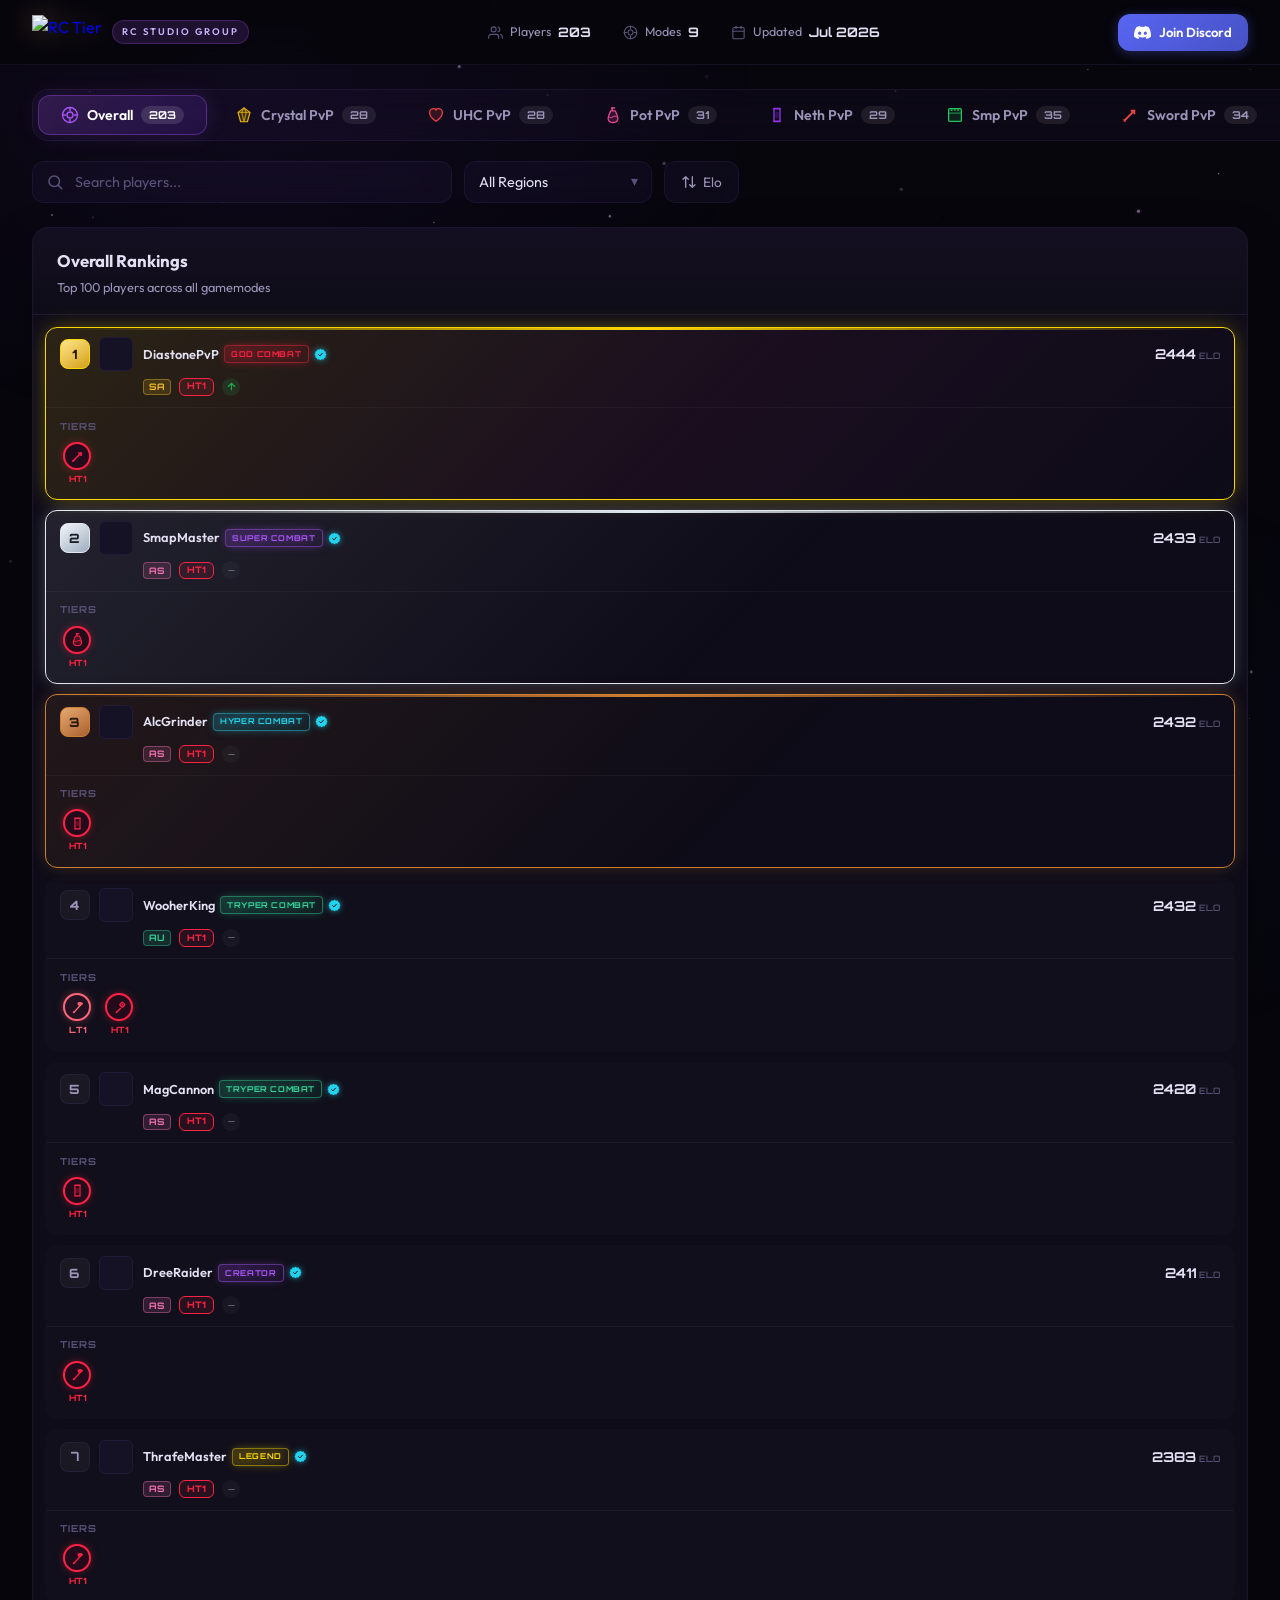
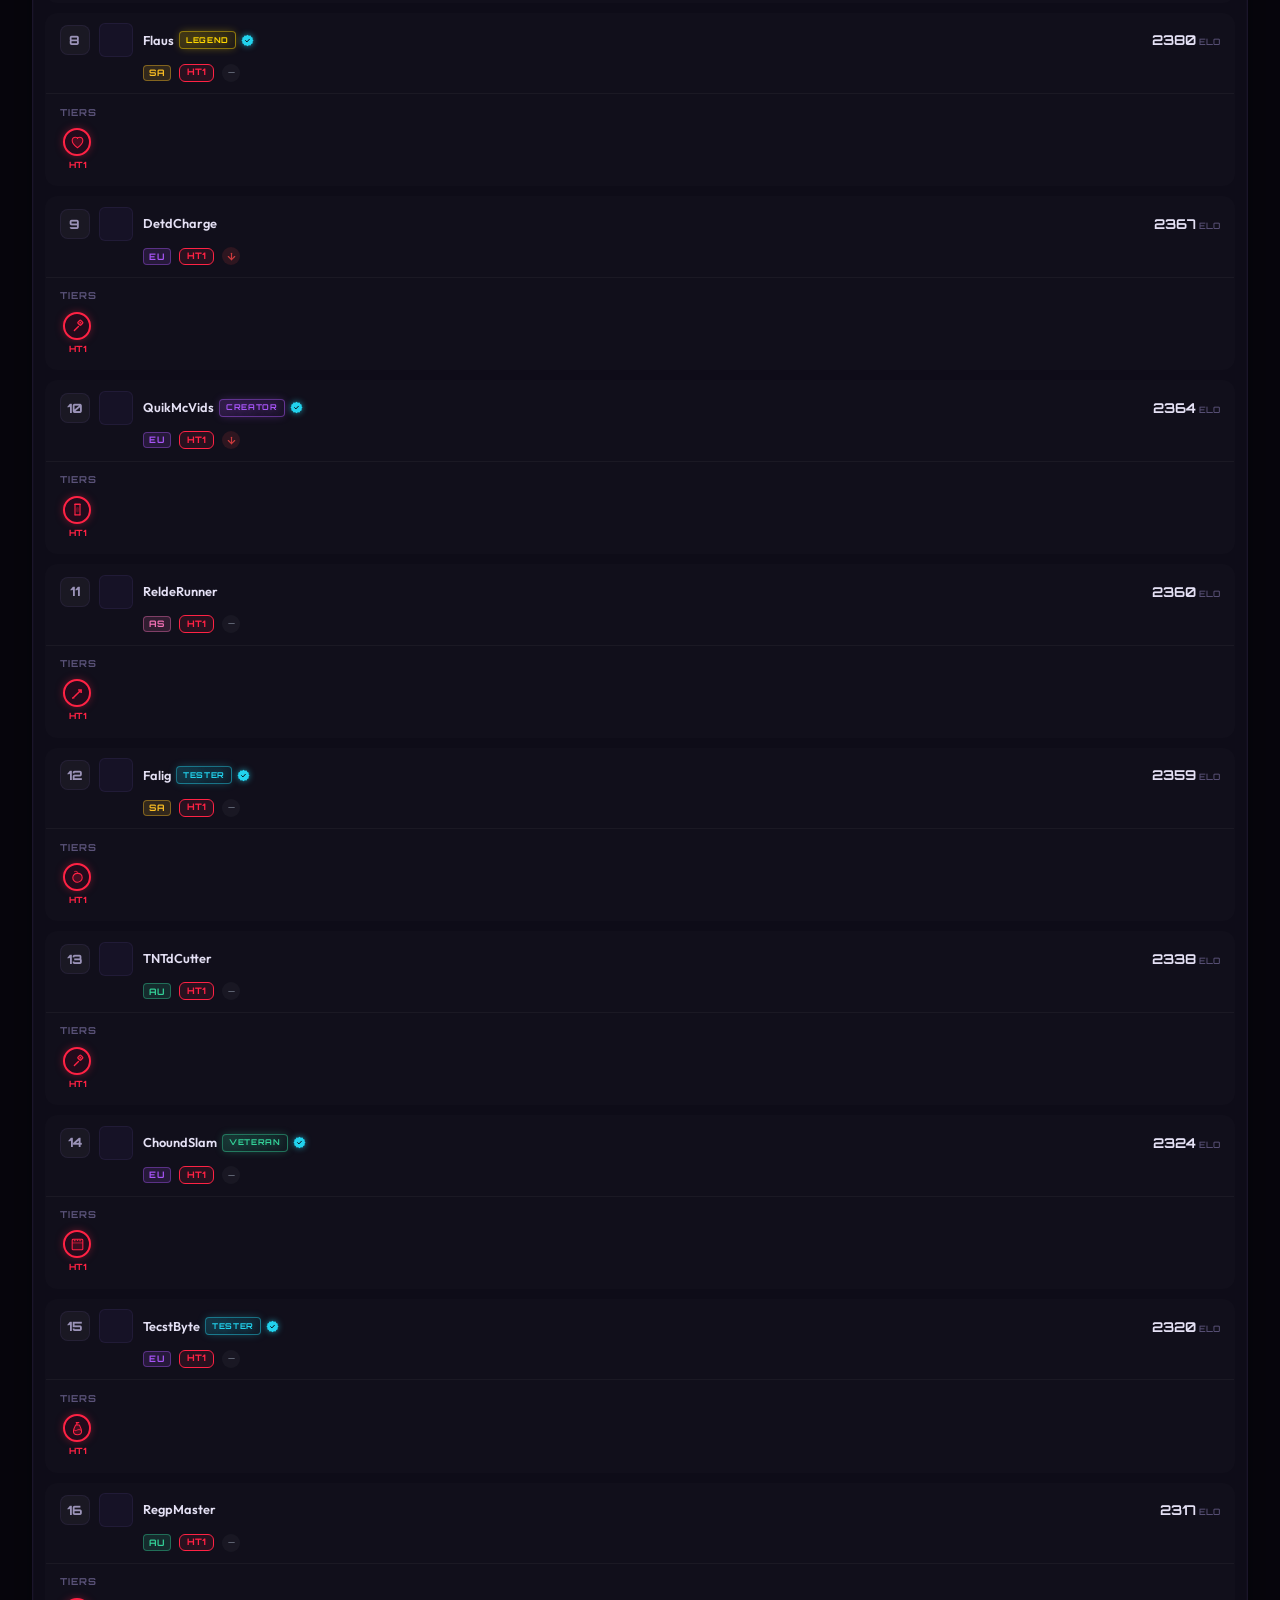
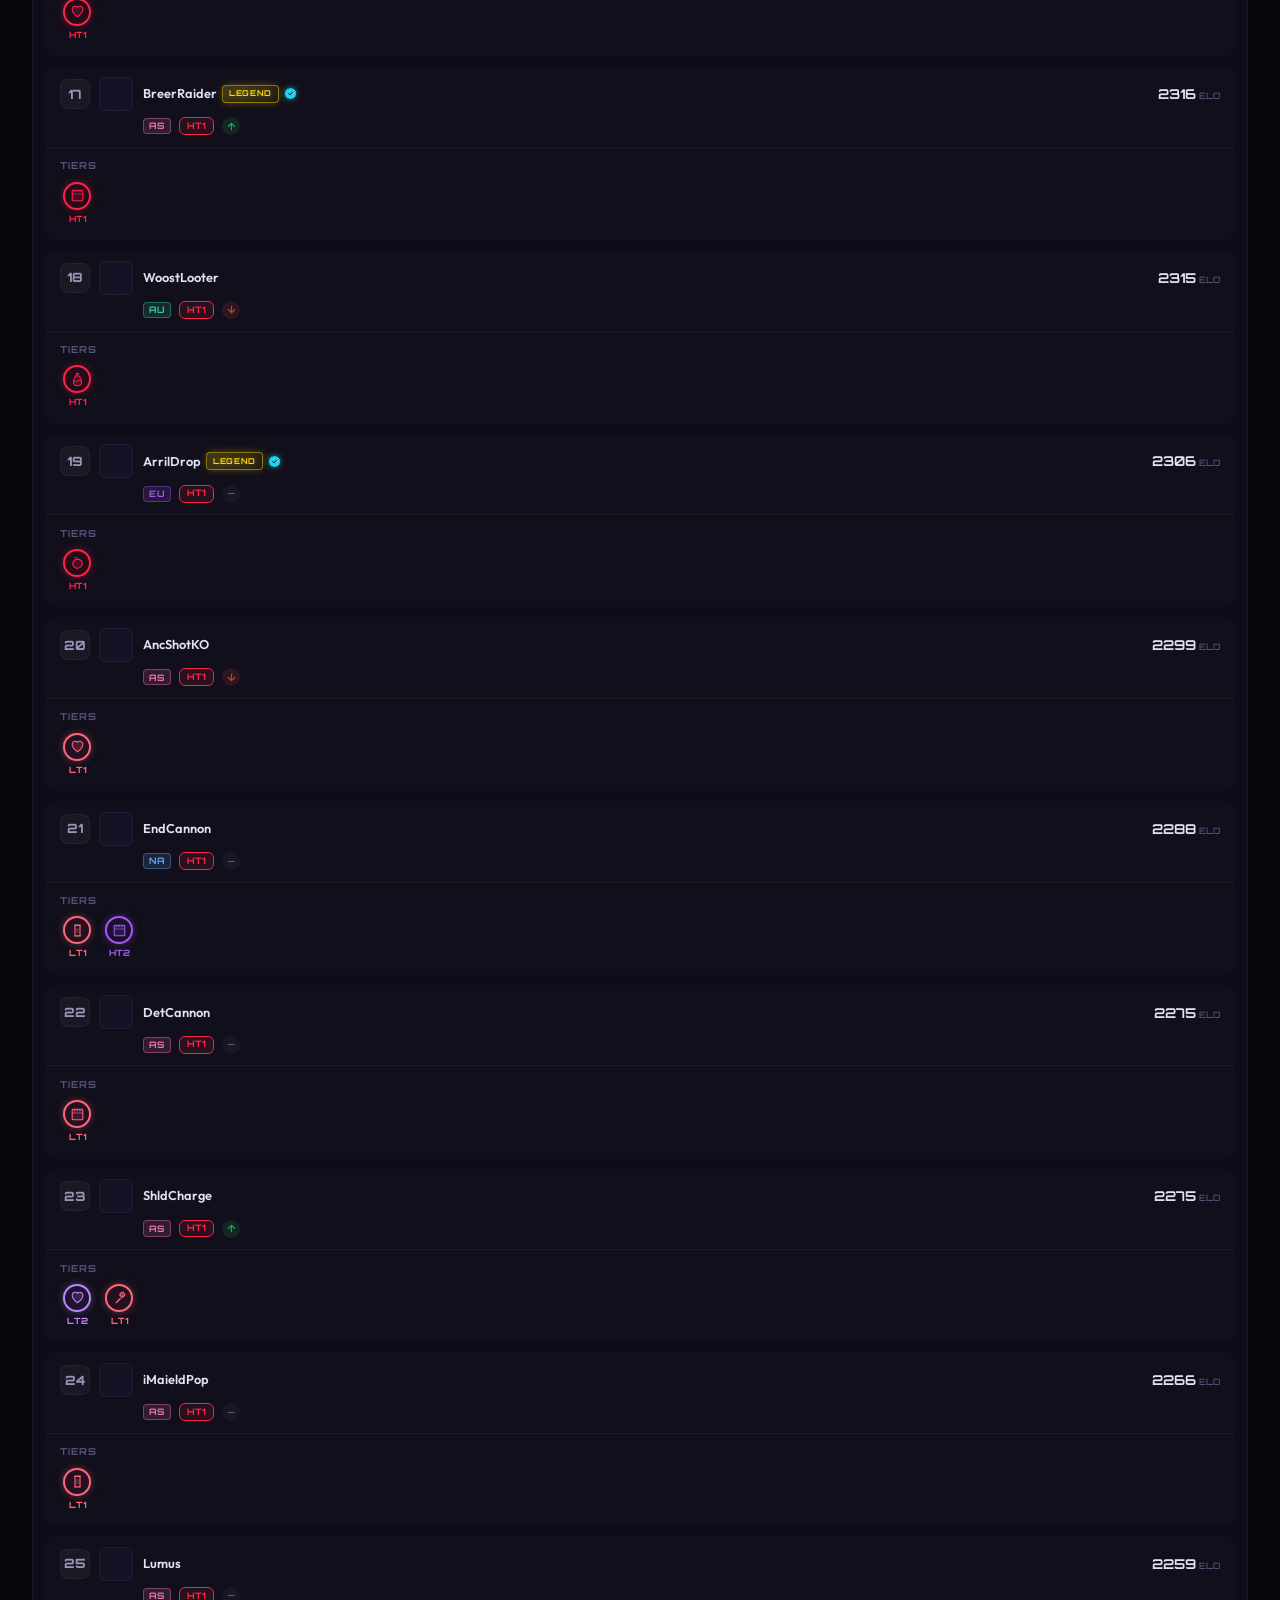
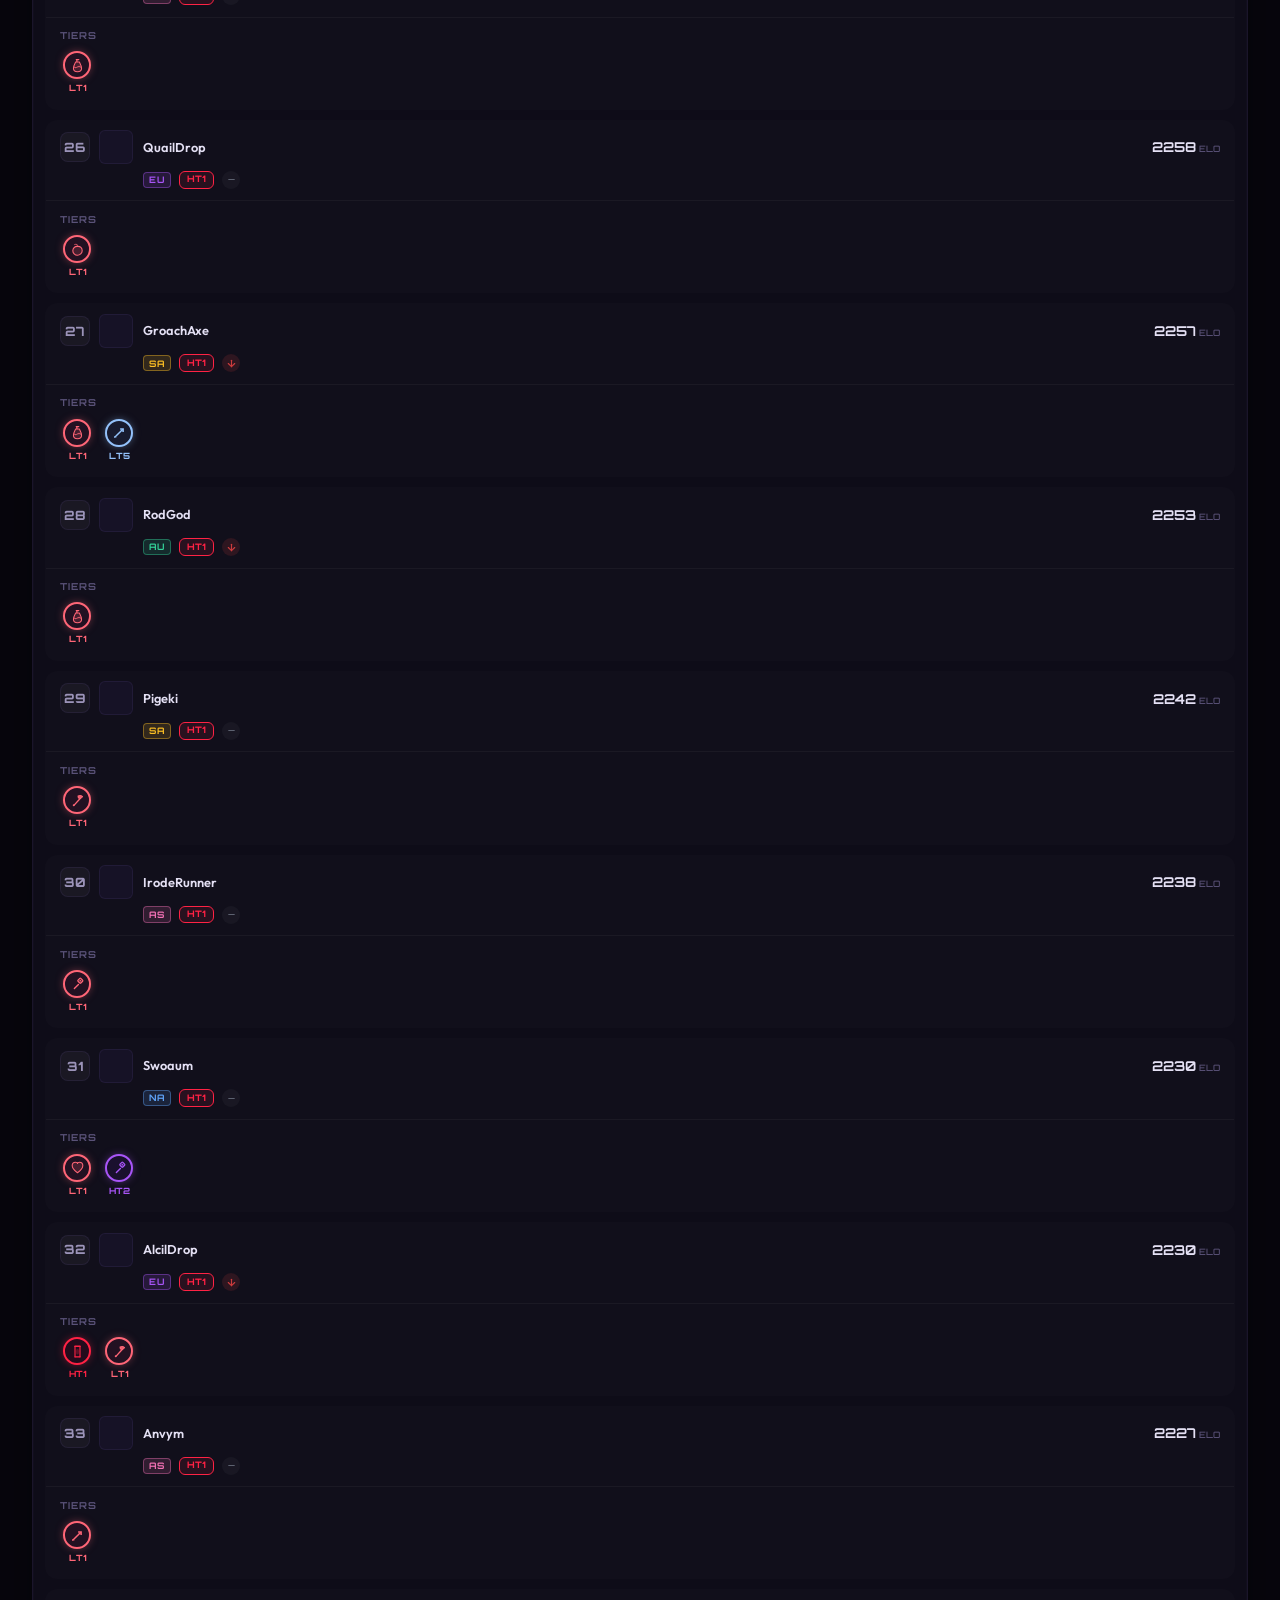
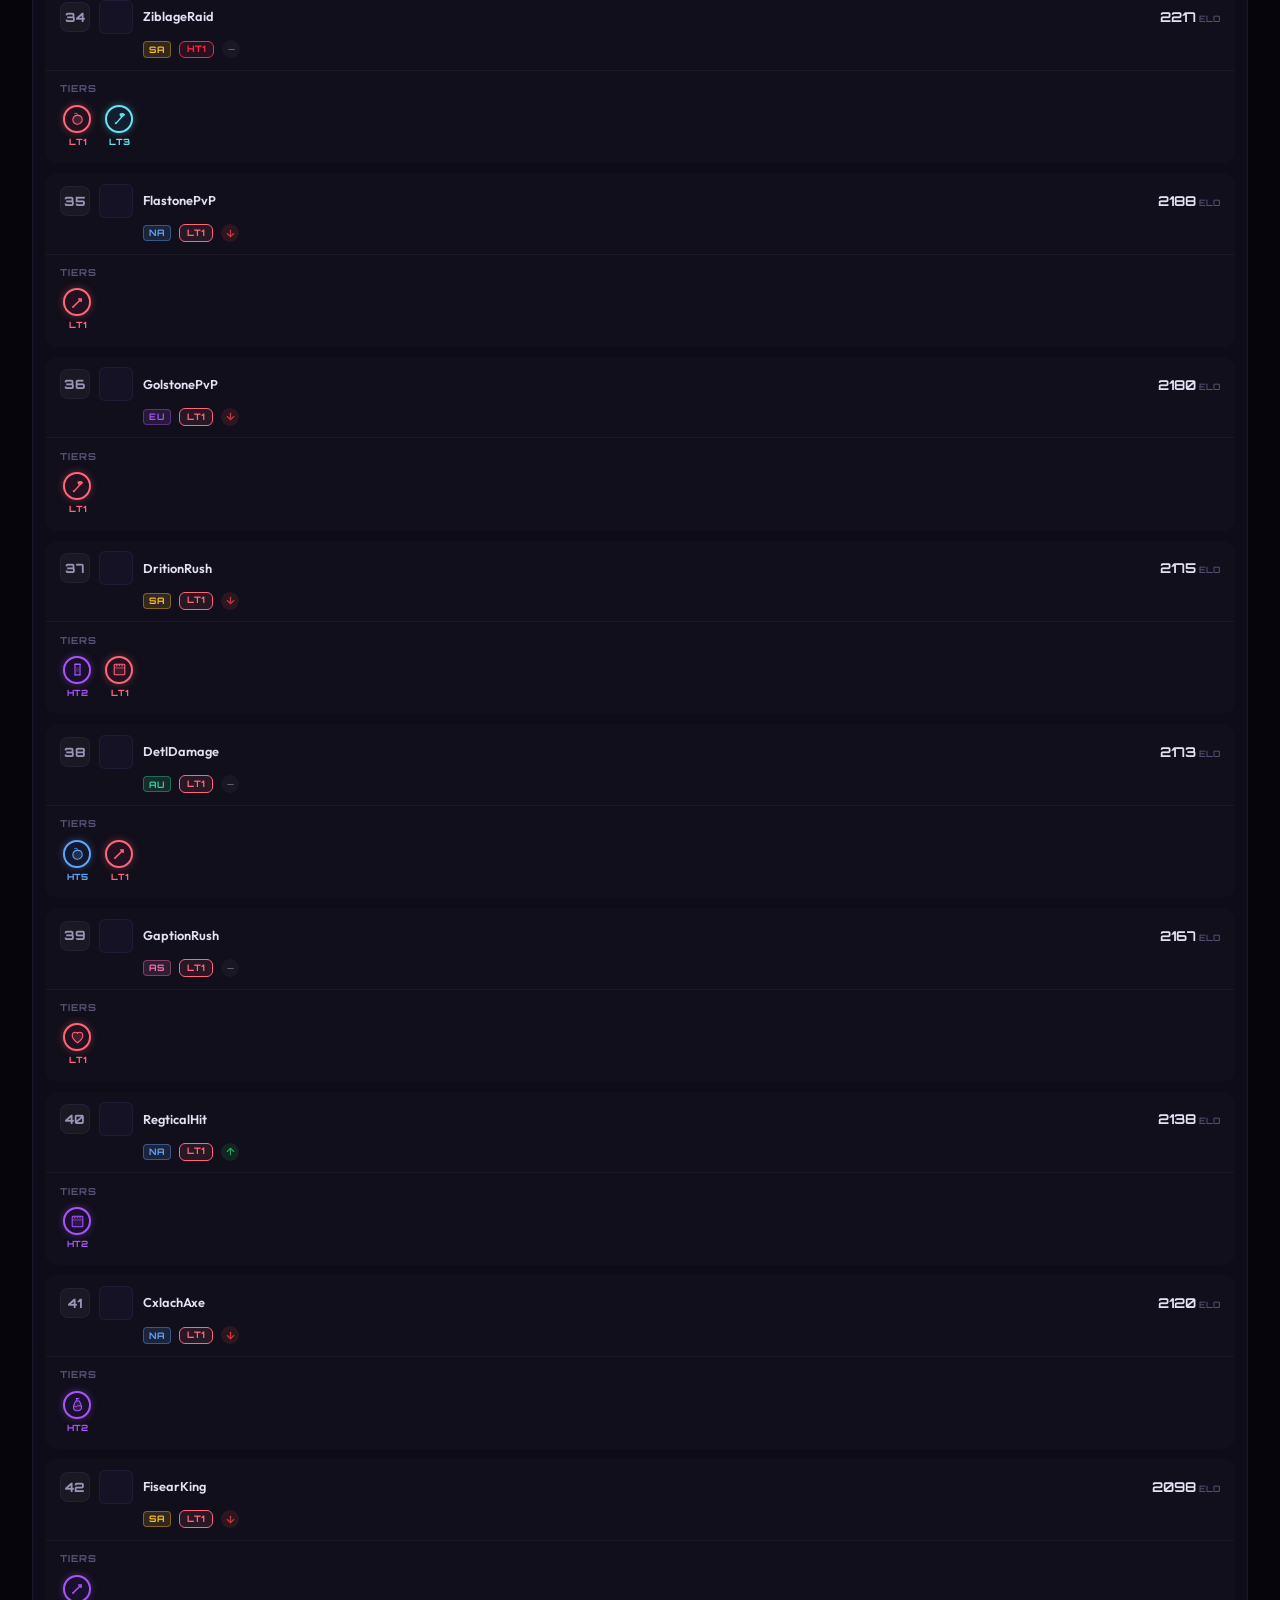
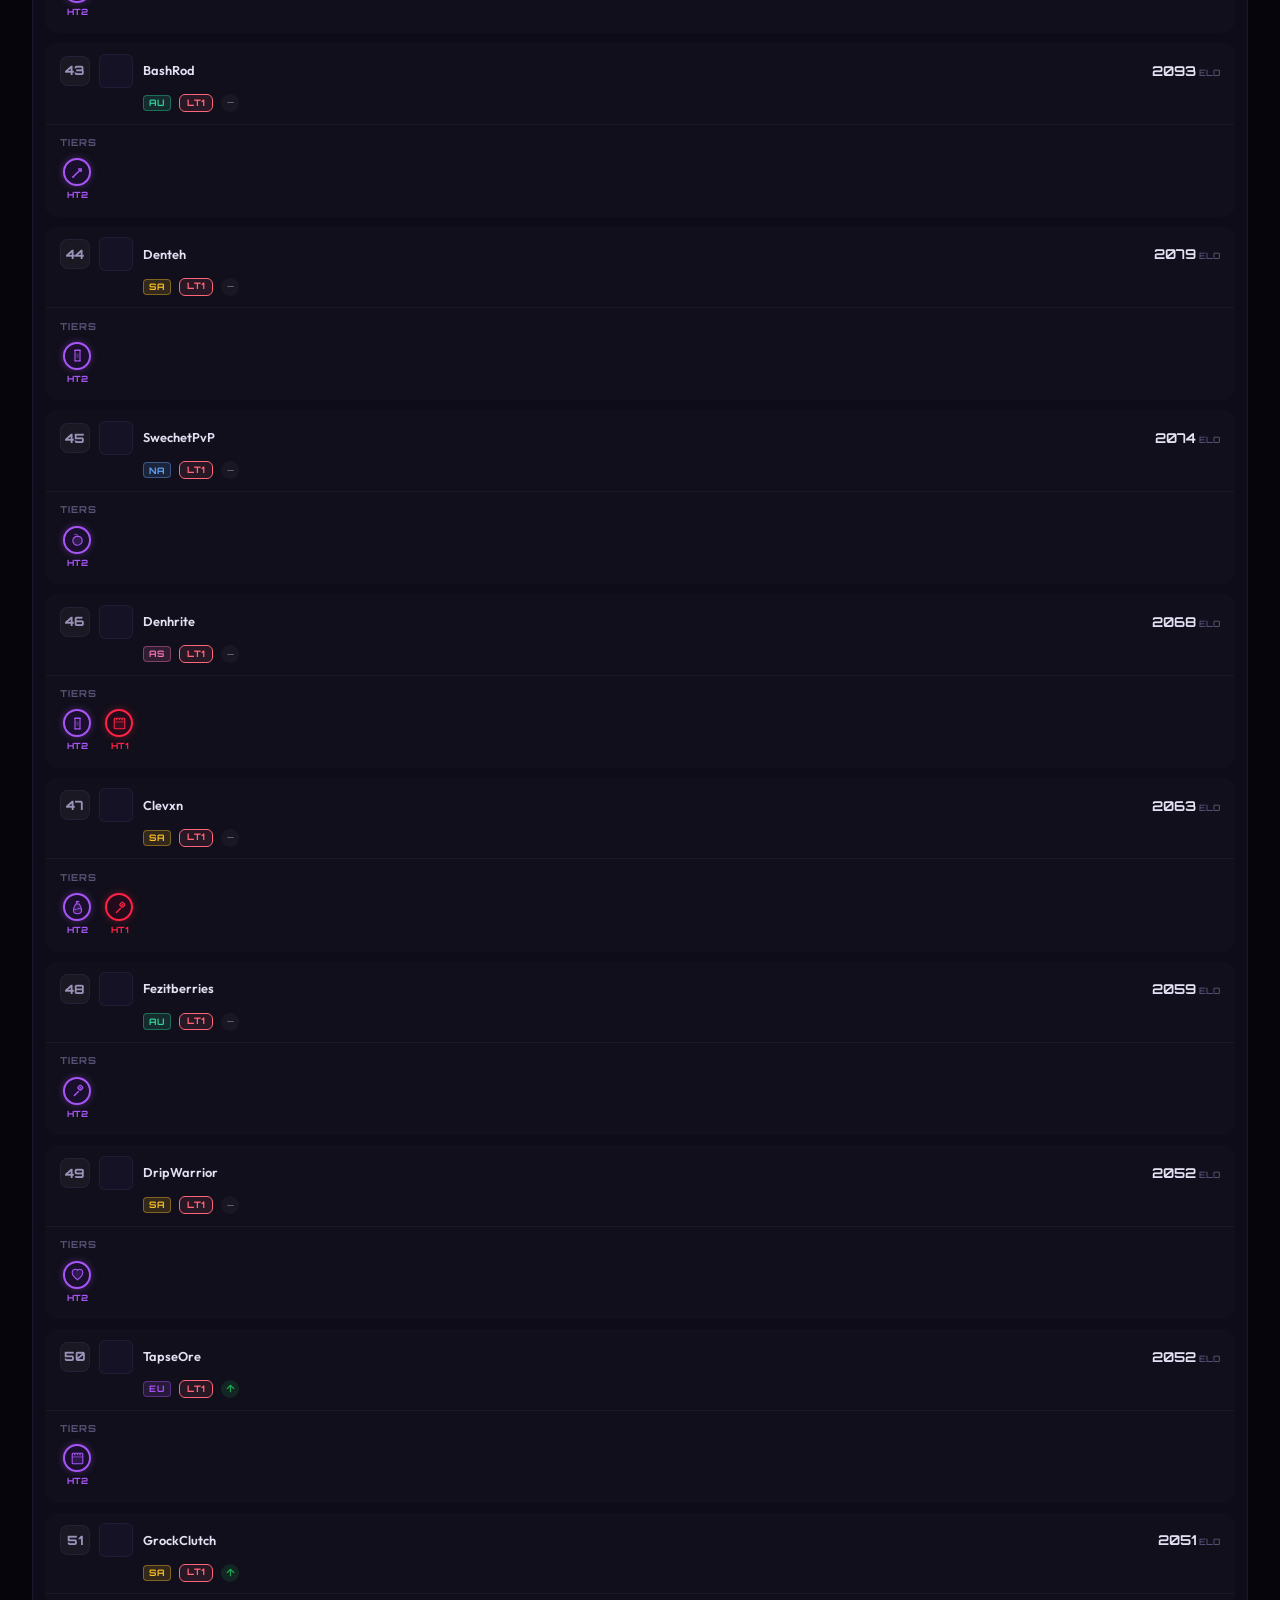
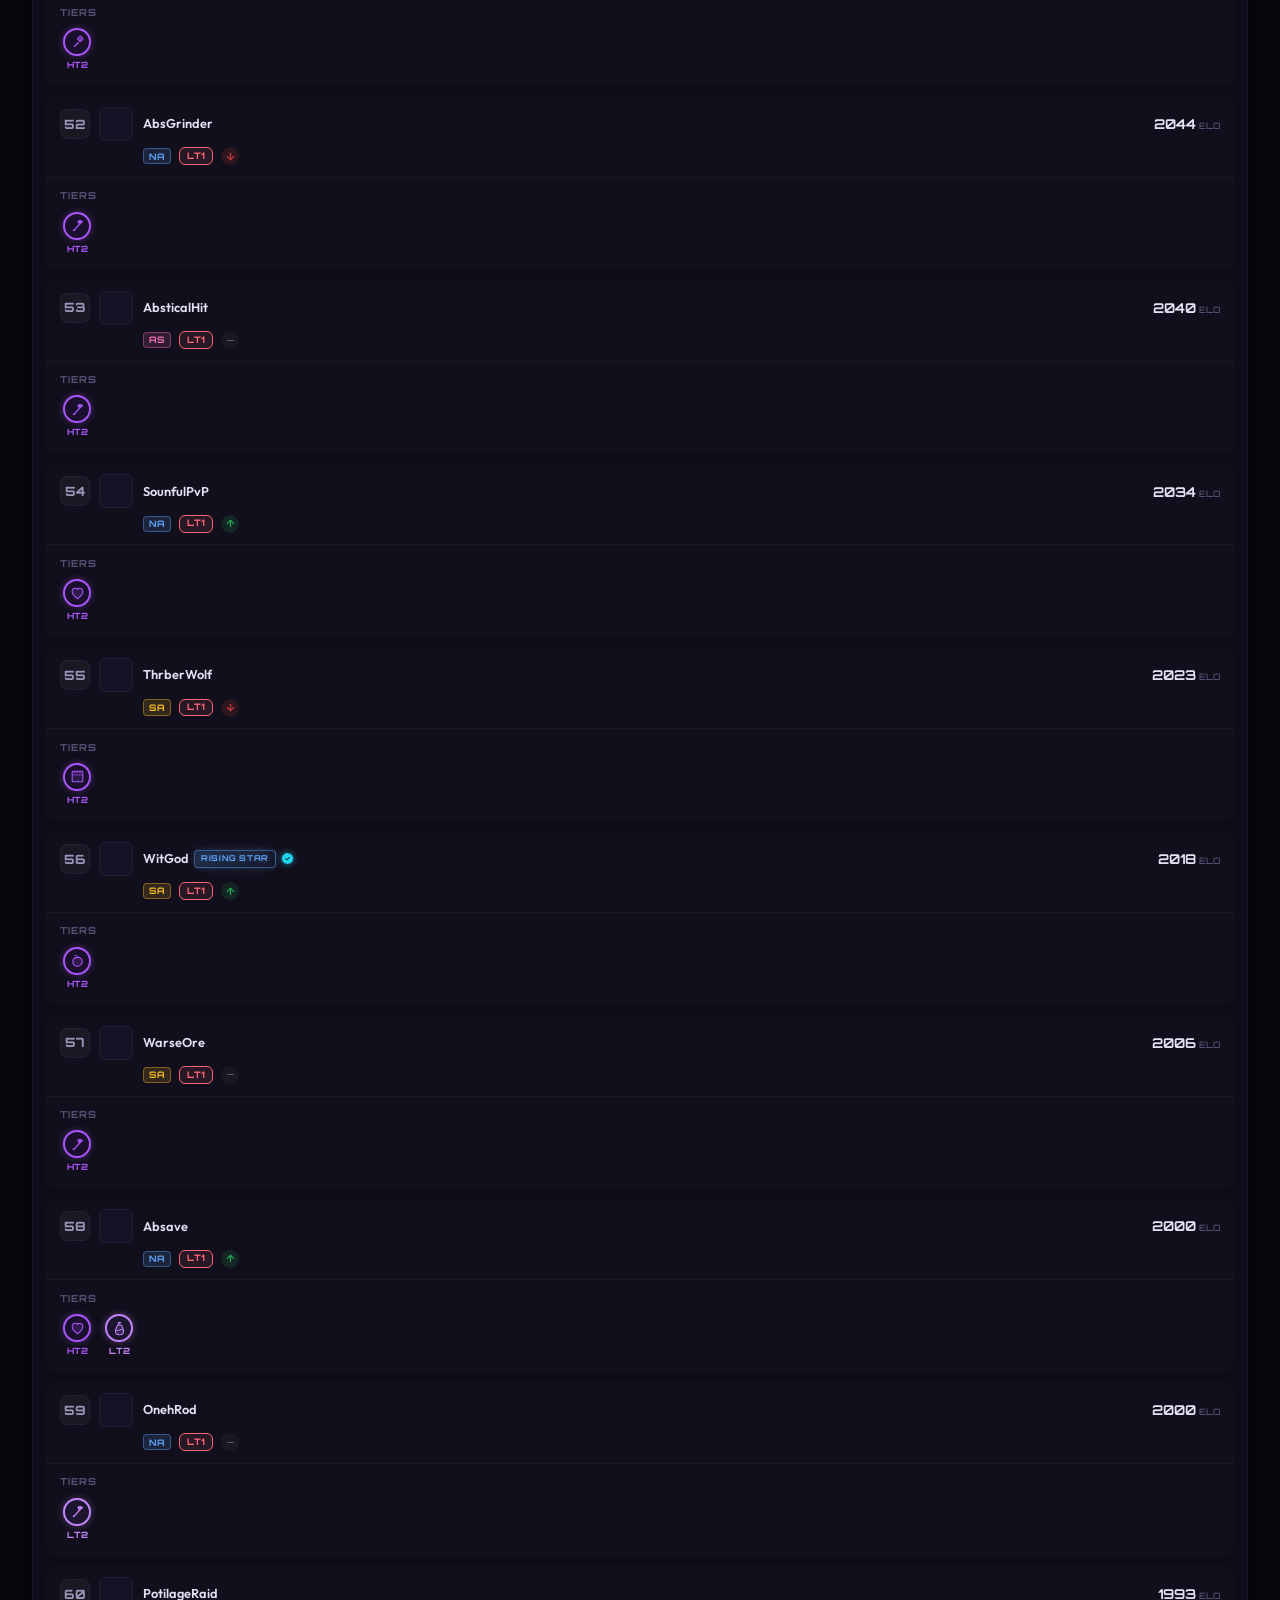
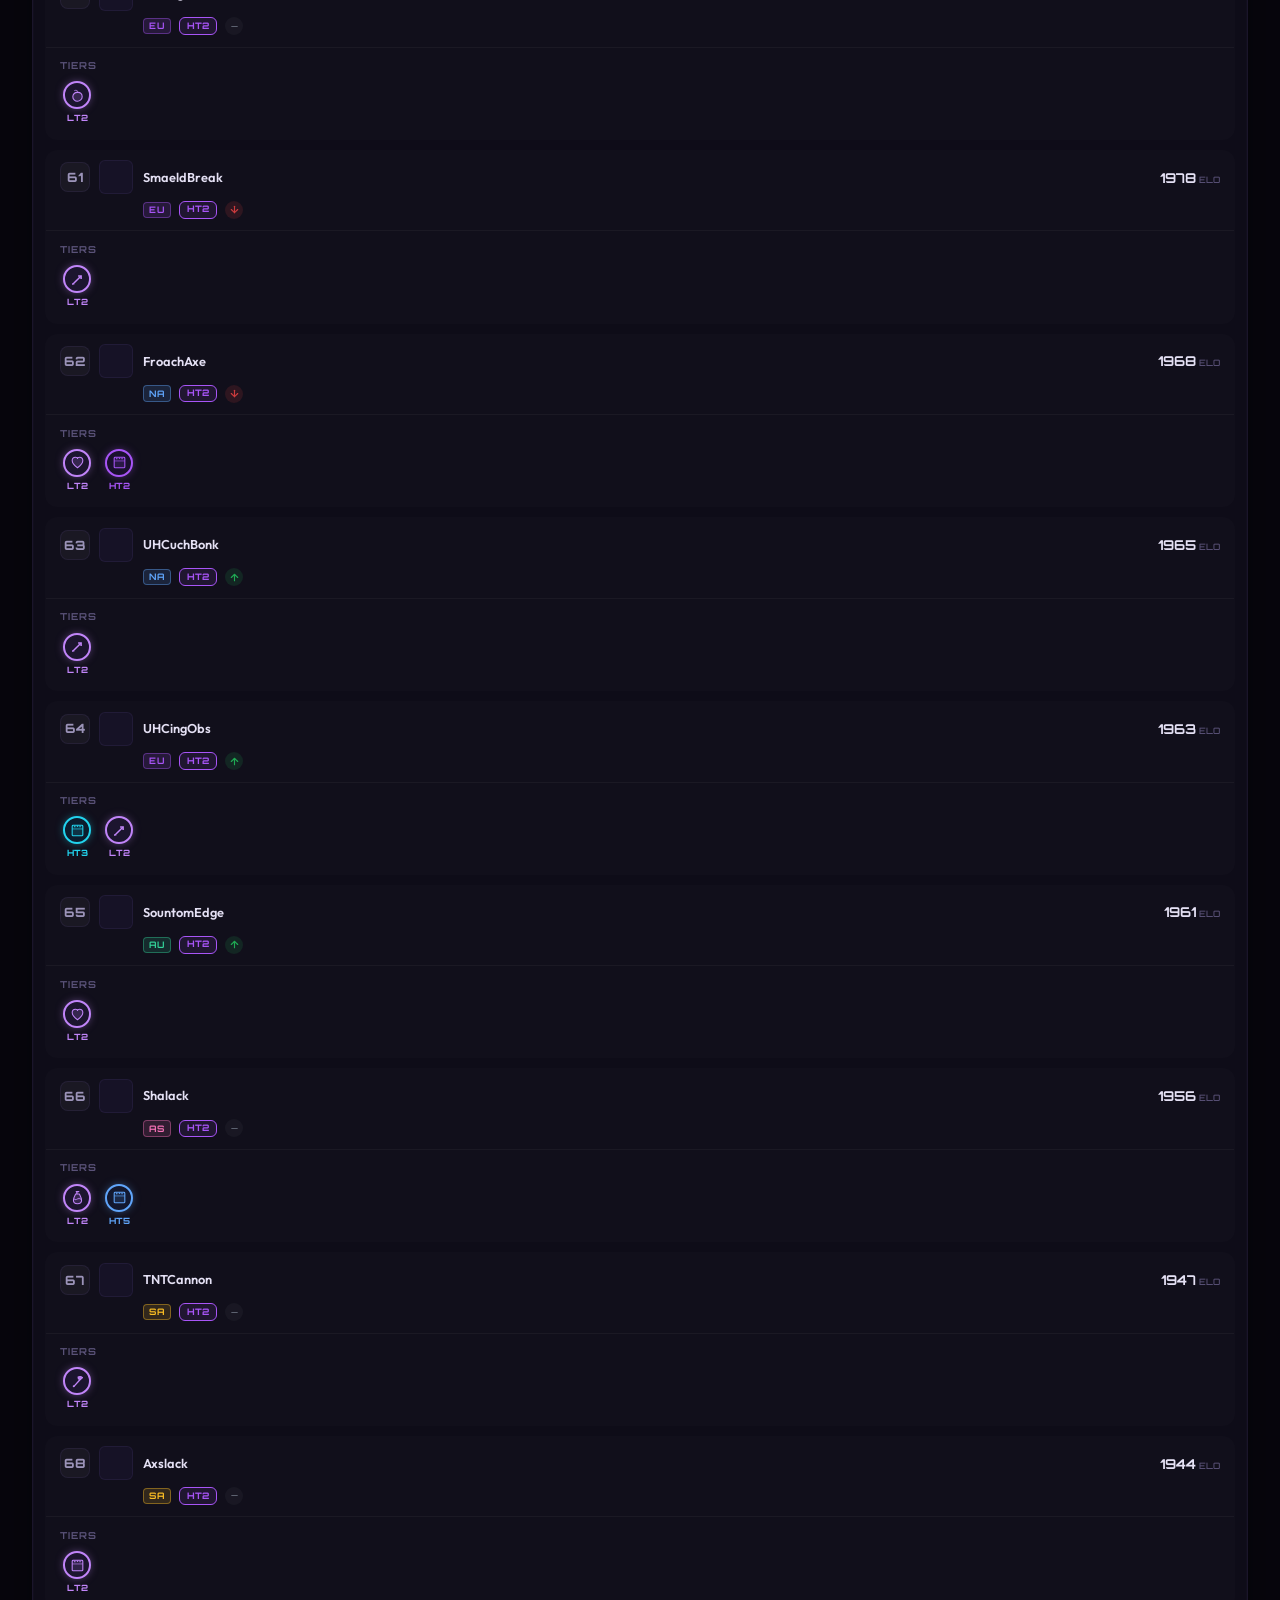
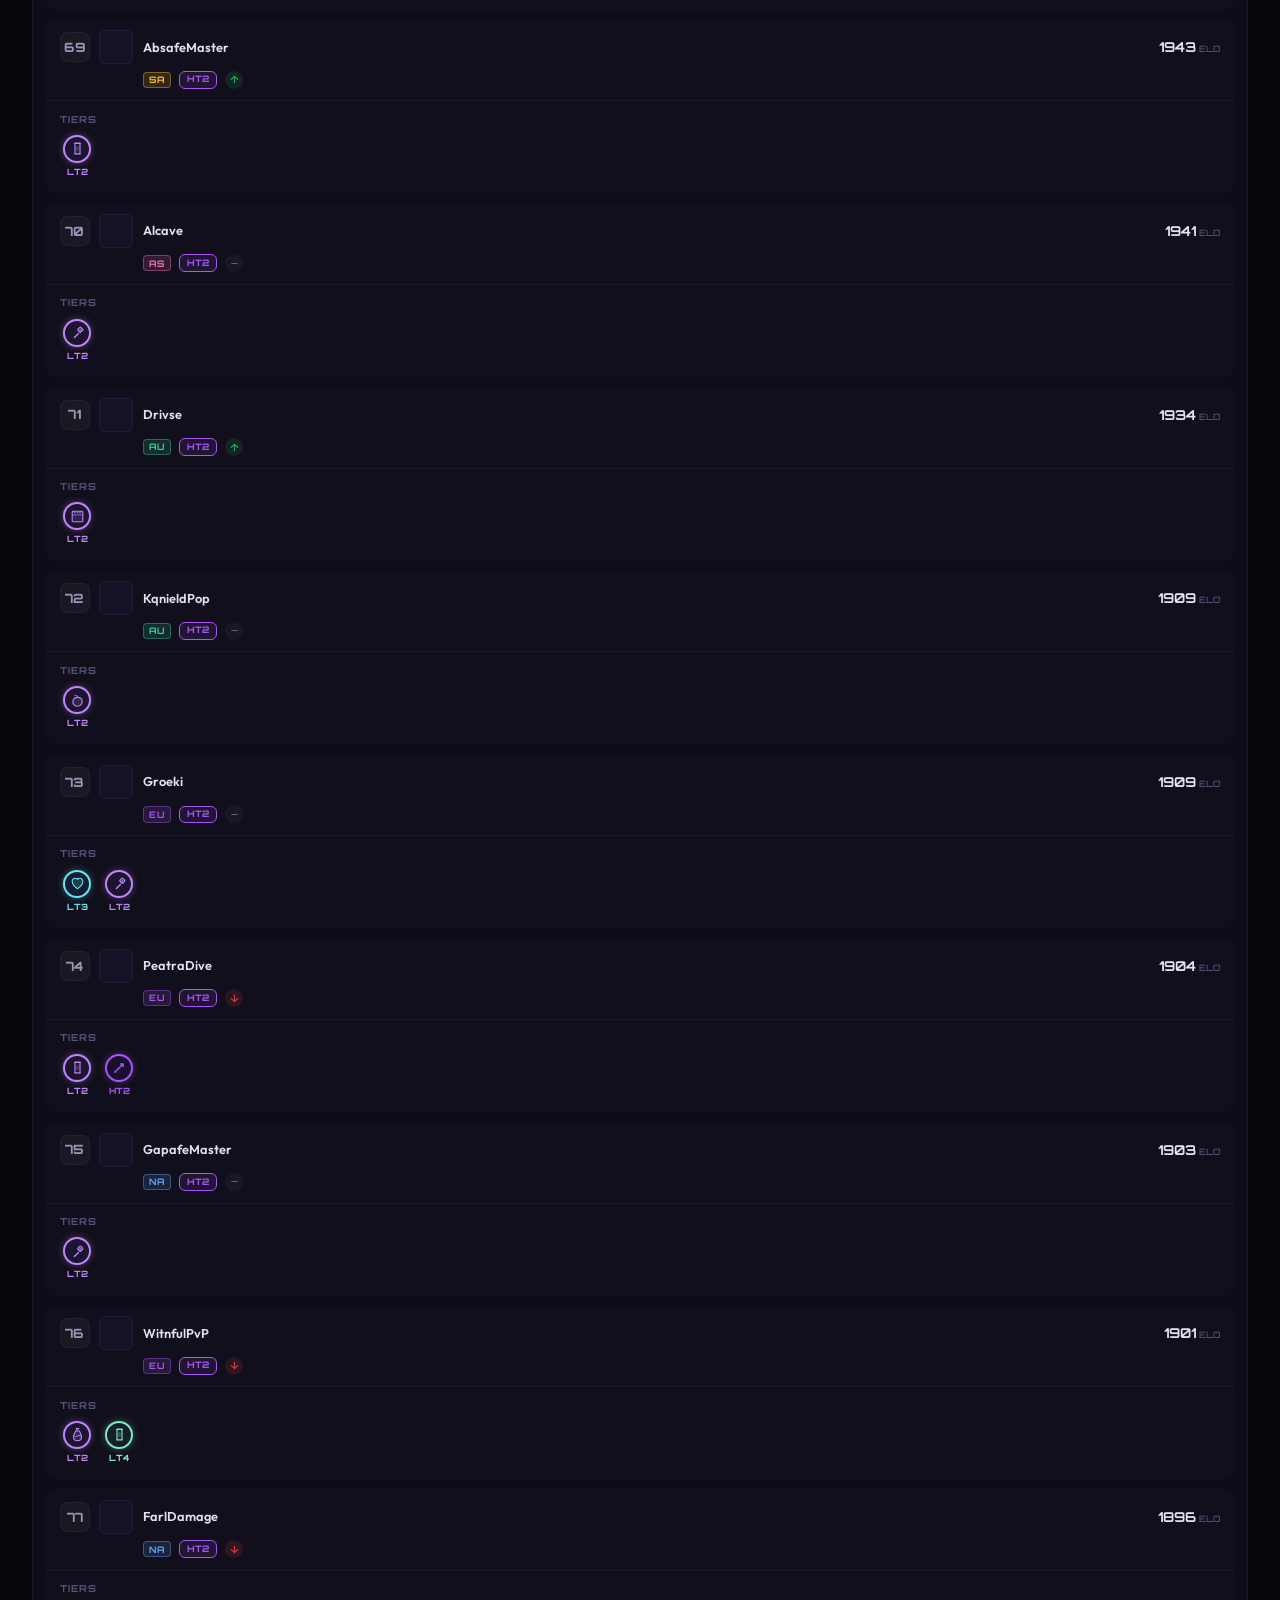
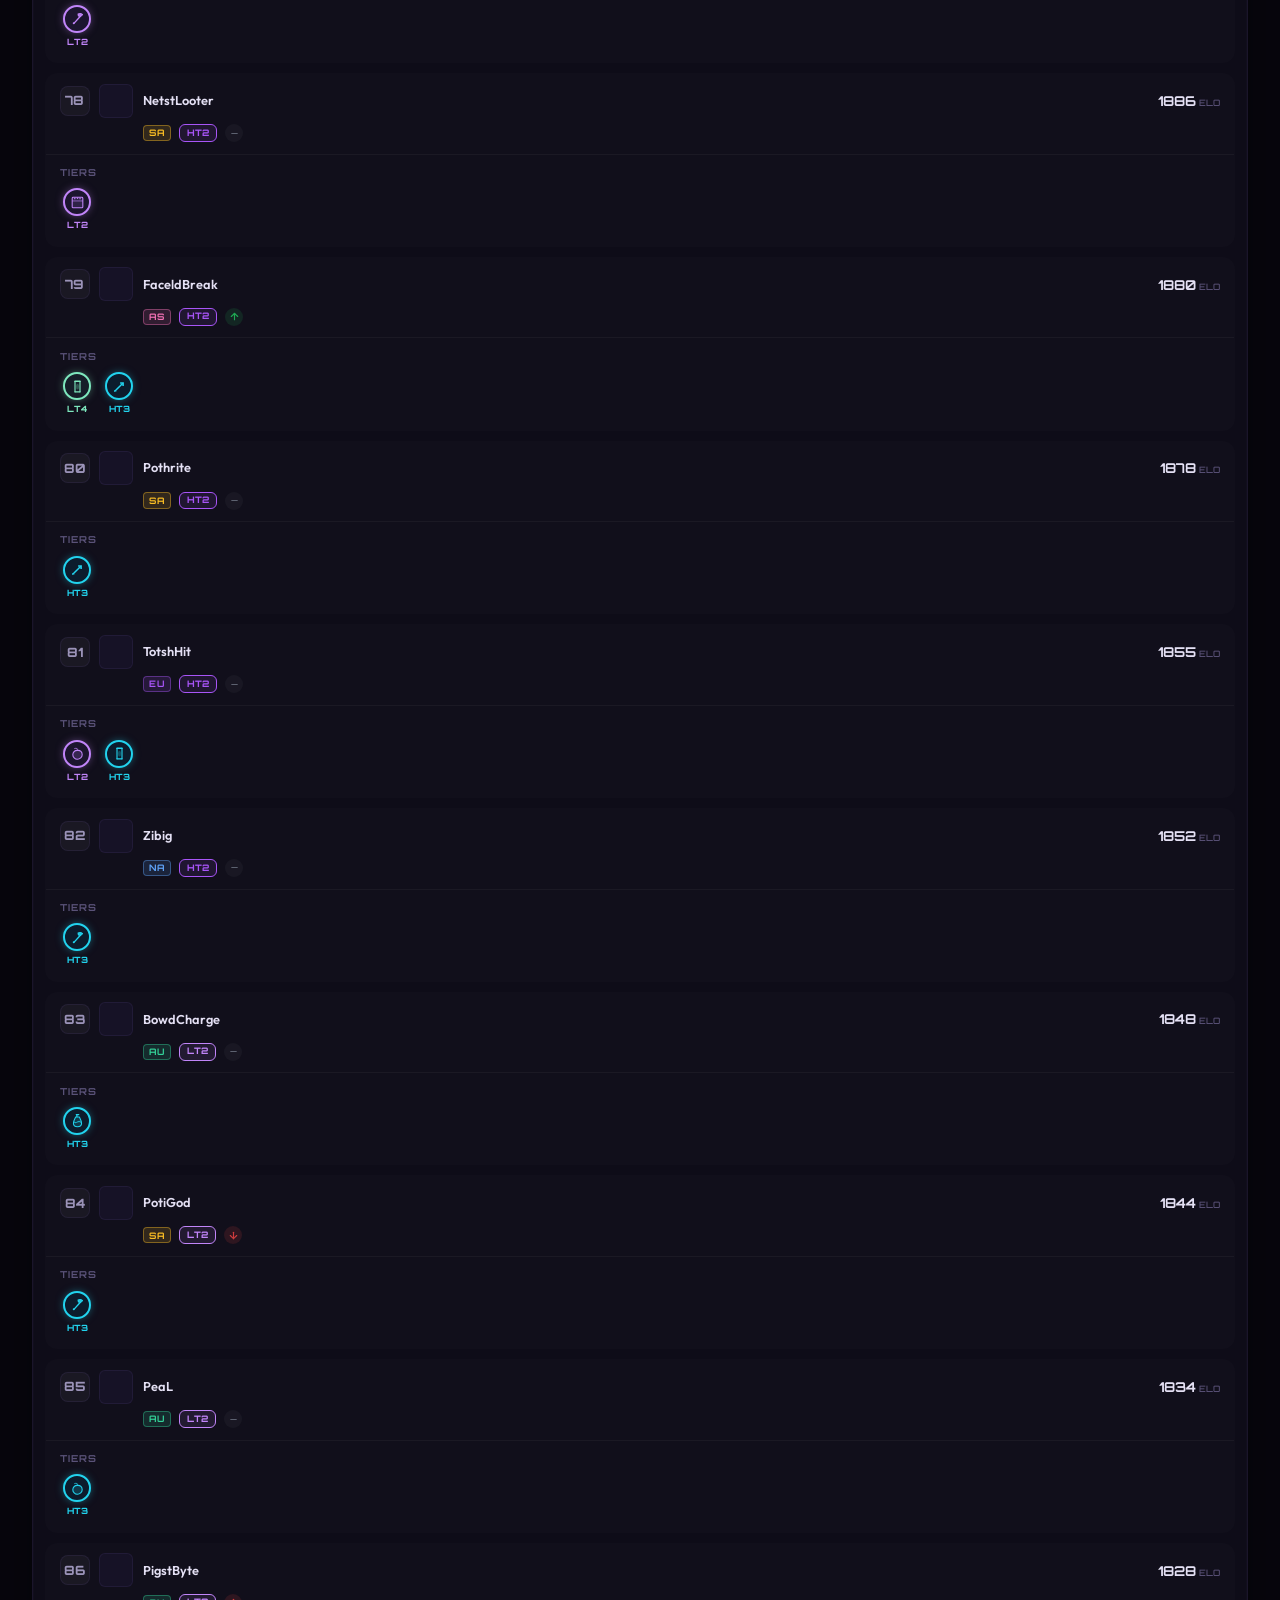
==== index.html @ dd99f0fc "Add files via upload" ====
<!DOCTYPE html>
<html lang="en">
<head>
  <meta charset="UTF-8" />
  <meta name="viewport" content="width=device-width, initial-scale=1.0" />
  <title>RC Tier — Minecraft PvP Rankings</title>
  <meta name="description" content="RC Tier, by RC Studio Group. The definitive Minecraft PvP Tier List. Browse top-ranked players across Sword, Axe, Crystal, Pot, and UHC gamemodes." />
  <link rel="icon" href="data:image/svg+xml,<svg xmlns='http://www.w3.org/2000/svg' viewBox='0 0 100 100'><text y='.9em' font-size='90'>⚔️</text></svg>" />
  <link rel="preconnect" href="https://fonts.googleapis.com" />
  <link rel="preconnect" href="https://fonts.gstatic.com" crossorigin />
  <link href="https://fonts.googleapis.com/css2?family=Outfit:wght@300;400;500;600;700;800;900&family=Orbitron:wght@400;500;600;700;800;900&display=swap" rel="stylesheet" />
  <link rel="stylesheet" href="styles.css" />
</head>
<body>

  <!-- ========== STAR CANVAS ========== -->
  <canvas id="starfield"></canvas>

  <!-- ========== SVG ICON DEFINITIONS ========== -->
  <svg xmlns="http://www.w3.org/2000/svg" style="display:none;">
    <!-- Sword -->
    <symbol id="icon-sword" viewBox="0 0 24 24" fill="none" stroke="currentColor" stroke-width="1.9" stroke-linecap="round" stroke-linejoin="round">
      <path d="M6 18L16.5 7.5" stroke-width="2.4"/>
      <path d="M13 5L19 5L19 11L16.5 11L16.5 7.5L13 7.5Z" fill="currentColor" stroke="none"/>
      <path d="M6 18L4 20M4 18L6 20" stroke-width="1.6"/>
      <circle cx="17.3" cy="6.7" r="0.4" fill="currentColor" stroke="none"/>
    </symbol>
    <!-- Axe -->
    <symbol id="icon-axe" viewBox="0 0 24 24" fill="none" stroke="currentColor" stroke-width="1.9" stroke-linecap="round" stroke-linejoin="round">
      <path d="M7 19L17 8" stroke-width="2.2"/>
      <path d="M13 5C15 4 18.5 4.5 20 6C18.5 8 15.5 8.5 13.5 8L13 5Z" fill="currentColor" fill-opacity="0.85"/>
      <circle cx="6" cy="19.5" r="1.6" fill="currentColor" stroke="none"/>
    </symbol>
    <!-- Crystal -->
    <symbol id="icon-crystal" viewBox="0 0 24 24" fill="none" stroke="currentColor" stroke-width="1.6" stroke-linejoin="round">
      <polygon points="12,2.5 20,8.5 16.5,21 7.5,21 4,8.5" fill="currentColor" fill-opacity="0.18"/>
      <path d="M12 2.5L9 8.5L12 21M12 2.5L15 8.5L12 21" opacity="0.7"/>
      <path d="M4 8.5L20 8.5" opacity="0.7"/>
    </symbol>
    <!-- Potion -->
    <symbol id="icon-pot" viewBox="0 0 24 24" fill="none" stroke="currentColor" stroke-width="1.7" stroke-linecap="round" stroke-linejoin="round">
      <path d="M10 2.5h4" stroke-width="2"/>
      <path d="M11 2.5v3.2" stroke-width="2"/>
      <path d="M9 6.5c-1.5 3-3.5 6.7-3.5 9.8C5.5 20 8.3 22 12 22s6.5-2 6.5-5.7c0-3.1-2-6.8-3.5-9.8Z" fill="currentColor" fill-opacity="0.16"/>
      <path d="M7 14.5c1.5 1.3 3 1.3 5-.2 2-1.3 3.5-1.1 5 .2" opacity="0.75"/>
    </symbol>
    <!-- UHC Heart -->
    <symbol id="icon-uhc" viewBox="0 0 24 24" fill="none" stroke="currentColor" stroke-width="1.7" stroke-linejoin="round">
      <path d="M12 20.3C12 20.3 3.5 14.6 3.5 8.9C3.5 5.8 5.9 3.5 8.8 3.5C10.5 3.5 12 4.4 12 5.6C12 4.4 13.5 3.5 15.2 3.5C18.1 3.5 20.5 5.8 20.5 8.9C20.5 14.6 12 20.3 12 20.3Z" fill="currentColor" fill-opacity="0.16"/>
    </symbol>
    <!-- Vanilla (Apple) -->
    <symbol id="icon-vanilla" viewBox="0 0 24 24" fill="none" stroke="currentColor" stroke-width="1.7" stroke-linecap="round" stroke-linejoin="round">
      <path d="M12 5.4C10.9 4 9 3.3 7.3 4.2" opacity="0.7"/>
      <path d="M12.3 7C7.8 6.6 4.5 9.8 4.5 14C4.5 18 7.8 21.3 11.8 21.3C15.8 21.3 19.5 18 19.5 14C19.5 9.8 16.5 6.6 12.3 7Z" fill="currentColor" fill-opacity="0.16"/>
    </symbol>
    <!-- NethOP (Nether Portal) -->
    <symbol id="icon-nethpot" viewBox="0 0 24 24" fill="none" stroke="currentColor" stroke-width="1.8" stroke-linecap="round" stroke-linejoin="round">
      <path d="M8 3.5v17"/>
      <path d="M16 3.5v17"/>
      <path d="M8 3.5h8" stroke-width="2.2"/>
      <path d="M8 20.5h8" stroke-width="2.2"/>
      <ellipse cx="12" cy="12" rx="2.6" ry="4.6" fill="currentColor" fill-opacity="0.28" stroke="none"/>
    </symbol>
    <!-- SMP (Grass Block) -->
    <symbol id="icon-smp" viewBox="0 0 24 24" fill="none" stroke="currentColor" stroke-width="1.7" stroke-linejoin="round">
      <rect x="3.5" y="3.5" width="17" height="17" rx="1.5" fill="currentColor" fill-opacity="0.12"/>
      <path d="M3.5 9.5h17" opacity="0.6"/>
      <path d="M6.5 5.5h2.2M11 5h2M15 5.5h2.2" stroke-width="2.4" opacity="0.85"/>
    </symbol>
    <!-- DiaSMP (Diamond + Grass) -->
    <symbol id="icon-diasmp" viewBox="0 0 24 24" fill="none" stroke="currentColor" stroke-width="1.6" stroke-linejoin="round">
      <polygon points="12,3 19,9 15.5,20 8.5,20 5,9" fill="currentColor" fill-opacity="0.16"/>
      <line x1="12" y1="3" x2="12" y2="20" opacity="0.5"/>
      <line x1="5" y1="9" x2="19" y2="9" opacity="0.5"/>
    </symbol>
    <!-- Mace -->
    <symbol id="icon-mace" viewBox="0 0 24 24" fill="none" stroke="currentColor" stroke-width="1.9" stroke-linecap="round" stroke-linejoin="round">
      <path d="M7 20L13.5 13.5" stroke-width="2.2"/>
      <rect x="13.3" y="4.3" width="6.4" height="6.4" rx="1.2" transform="rotate(45 16.5 7.5)" fill="currentColor" fill-opacity="0.22"/>
      <circle cx="16.5" cy="7.5" r="1.3" fill="currentColor" stroke="none"/>
    </symbol>
    <!-- Verified Badge -->
    <symbol id="icon-verified" viewBox="0 0 24 24" fill="currentColor">
      <path d="M12 1.5l2.6 1.53 3.02-.36 1.36 2.7 2.7 1.36-.36 3.02L23 12l-1.68 2.25.36 3.02-2.7 1.36-1.36 2.7-3.02-.36L12 22.5l-2.6-1.53-3.02.36-1.36-2.7-2.7-1.36.36-3.02L1 12l1.68-2.25-.36-3.02 2.7-1.36 1.36-2.7 3.02.36L12 1.5z"/>
      <path d="M8.5 12.2l2.4 2.4 4.6-4.9" fill="none" stroke="#07060D" stroke-width="1.8" stroke-linecap="round" stroke-linejoin="round"/>
    </symbol>
    <!-- Search -->
    <symbol id="icon-search" viewBox="0 0 24 24" fill="none" stroke="currentColor" stroke-width="2" stroke-linecap="round" stroke-linejoin="round">
      <circle cx="11" cy="11" r="7"/>
      <line x1="16.5" y1="16.5" x2="21" y2="21"/>
    </symbol>
    <!-- Arrow Up -->
    <symbol id="icon-arrow-up" viewBox="0 0 24 24" fill="none" stroke="currentColor" stroke-width="2.5" stroke-linecap="round" stroke-linejoin="round">
      <line x1="12" y1="19" x2="12" y2="5"/>
      <polyline points="5 12 12 5 19 12"/>
    </symbol>
    <!-- Arrow Down -->
    <symbol id="icon-arrow-down" viewBox="0 0 24 24" fill="none" stroke="currentColor" stroke-width="2.5" stroke-linecap="round" stroke-linejoin="round">
      <line x1="12" y1="5" x2="12" y2="19"/>
      <polyline points="19 12 12 19 5 12"/>
    </symbol>
    <!-- Dash / Stable -->
    <symbol id="icon-dash" viewBox="0 0 24 24" fill="none" stroke="currentColor" stroke-width="2.5" stroke-linecap="round">
      <line x1="6" y1="12" x2="18" y2="12"/>
    </symbol>
    <!-- Discord -->
    <symbol id="icon-discord" viewBox="0 0 24 24" fill="currentColor">
      <path d="M20.317 4.37a19.791 19.791 0 00-4.885-1.515.074.074 0 00-.079.037c-.21.375-.444.864-.608 1.25a18.27 18.27 0 00-5.487 0 12.64 12.64 0 00-.617-1.25.077.077 0 00-.079-.037A19.736 19.736 0 003.677 4.37a.07.07 0 00-.032.027C.533 9.046-.32 13.58.099 18.057a.082.082 0 00.031.057 19.9 19.9 0 005.993 3.03.078.078 0 00.084-.028c.462-.63.874-1.295 1.226-1.994a.076.076 0 00-.041-.106 13.107 13.107 0 01-1.872-.892.077.077 0 01-.008-.128 10.2 10.2 0 00.372-.292.074.074 0 01.077-.01c3.928 1.793 8.18 1.793 12.062 0a.074.074 0 01.078.01c.12.098.246.198.373.292a.077.077 0 01-.006.127 12.299 12.299 0 01-1.873.892.077.077 0 00-.041.107c.36.698.772 1.362 1.225 1.993a.076.076 0 00.084.028 19.839 19.839 0 006.002-3.03.077.077 0 00.032-.054c.5-5.177-.838-9.674-3.549-13.66a.061.061 0 00-.031-.03zM8.02 15.33c-1.183 0-2.157-1.085-2.157-2.419 0-1.333.956-2.419 2.157-2.419 1.21 0 2.176 1.095 2.157 2.42 0 1.333-.956 2.418-2.157 2.418zm7.975 0c-1.183 0-2.157-1.085-2.157-2.419 0-1.333.955-2.419 2.157-2.419 1.21 0 2.176 1.095 2.157 2.42 0 1.333-.946 2.418-2.157 2.418z"/>
    </symbol>
    <!-- YouTube -->
    <symbol id="icon-youtube" viewBox="0 0 24 24" fill="currentColor">
      <path d="M23.498 6.186a3.016 3.016 0 00-2.122-2.136C19.505 3.545 12 3.545 12 3.545s-7.505 0-9.377.505A3.017 3.017 0 00.502 6.186C0 8.07 0 12 0 12s0 3.93.502 5.814a3.016 3.016 0 002.122 2.136c1.871.505 9.376.505 9.376.505s7.505 0 9.377-.505a3.015 3.015 0 002.122-2.136C24 15.93 24 12 24 12s0-3.93-.502-5.814zM9.545 15.568V8.432L15.818 12l-6.273 3.568z"/>
    </symbol>
    <!-- Twitch -->
    <symbol id="icon-twitch" viewBox="0 0 24 24" fill="currentColor">
      <path d="M11.571 4.714h1.715v5.143H11.57zm4.715 0H18v5.143h-1.714zM6 0L1.714 4.286v15.428h5.143V24l4.286-4.286h3.428L22.286 12V0zm14.571 11.143l-3.428 3.428h-3.429l-3 3v-3H6.857V1.714h13.714z"/>
    </symbol>
    <!-- Sort -->
    <symbol id="icon-sort" viewBox="0 0 24 24" fill="none" stroke="currentColor" stroke-width="2" stroke-linecap="round" stroke-linejoin="round">
      <path d="M7 4L7 20M7 4L3 8M7 4L11 8"/>
      <path d="M17 20L17 4M17 20L13 16M17 20L21 16"/>
    </symbol>
    <!-- Cross / Close -->
    <symbol id="icon-close" viewBox="0 0 24 24" fill="none" stroke="currentColor" stroke-width="2" stroke-linecap="round" stroke-linejoin="round">
      <line x1="18" y1="6" x2="6" y2="18"/>
      <line x1="6" y1="6" x2="18" y2="18"/>
    </symbol>
    <!-- Globe -->
    <symbol id="icon-globe" viewBox="0 0 24 24" fill="none" stroke="currentColor" stroke-width="1.8" stroke-linecap="round" stroke-linejoin="round">
      <circle cx="12" cy="12" r="10"/>
      <ellipse cx="12" cy="12" rx="4" ry="10"/>
      <line x1="2" y1="12" x2="22" y2="12"/>
    </symbol>
    <!-- Users -->
    <symbol id="icon-users" viewBox="0 0 24 24" fill="none" stroke="currentColor" stroke-width="1.8" stroke-linecap="round" stroke-linejoin="round">
      <path d="M17 21v-2a4 4 0 00-4-4H5a4 4 0 00-4 4v2"/>
      <circle cx="9" cy="7" r="4"/>
      <path d="M23 21v-2a4 4 0 00-3-3.87"/>
      <path d="M16 3.13a4 4 0 010 7.75"/>
    </symbol>
    <!-- Calendar -->
    <symbol id="icon-calendar" viewBox="0 0 24 24" fill="none" stroke="currentColor" stroke-width="1.8" stroke-linecap="round" stroke-linejoin="round">
      <rect x="3" y="4" width="18" height="18" rx="2" ry="2"/>
      <line x1="16" y1="2" x2="16" y2="6"/>
      <line x1="8" y1="2" x2="8" y2="6"/>
      <line x1="3" y1="10" x2="21" y2="10"/>
    </symbol>
    <!-- Crosshair / Target -->
    <symbol id="icon-crosshair" viewBox="0 0 24 24" fill="none" stroke="currentColor" stroke-width="1.8" stroke-linecap="round" stroke-linejoin="round">
      <circle cx="12" cy="12" r="10"/>
      <circle cx="12" cy="12" r="4"/>
      <line x1="12" y1="2" x2="12" y2="6"/>
      <line x1="12" y1="18" x2="12" y2="22"/>
      <line x1="2" y1="12" x2="6" y2="12"/>
      <line x1="18" y1="12" x2="22" y2="12"/>
    </symbol>
    <!-- Trophy -->
    <symbol id="icon-trophy" viewBox="0 0 24 24" fill="none" stroke="currentColor" stroke-width="1.8" stroke-linecap="round" stroke-linejoin="round">
      <path d="M6 9H3a1 1 0 01-1-1V5a1 1 0 011-1h3"/>
      <path d="M18 9h3a1 1 0 001-1V5a1 1 0 00-1-1h-3"/>
      <path d="M6 4h12v6a6 6 0 11-12 0V4z"/>
      <path d="M12 16v3"/>
      <path d="M8 22h8"/>
      <path d="M8 22v-3h8v3"/>
    </symbol>
    <!-- Shield -->
    <symbol id="icon-shield" viewBox="0 0 24 24" fill="none" stroke="currentColor" stroke-width="1.8" stroke-linecap="round" stroke-linejoin="round">
      <path d="M12 22s8-4 8-10V5l-8-3-8 3v7c0 6 8 10 8 10z"/>
    </symbol>
  </svg>

  <!-- ========== NAVBAR ========== -->
  <nav class="navbar">
    <div class="navbar-inner">
      <a href="#" class="logo">
        <img src="assets/logo.png" alt="RC Tier" class="logo-img" />
        <span class="logo-tag">RC Studio Group</span>
      </a>
      <div class="navbar-stats">
        <div class="stat-item">
          <svg width="15" height="15" class="stat-icon"><use href="#icon-users"/></svg>
          <span>Players</span>
          <span class="stat-value" id="totalPlayers">0</span>
        </div>
        <div class="stat-item">
          <svg width="15" height="15" class="stat-icon"><use href="#icon-crosshair"/></svg>
          <span>Modes</span>
          <span class="stat-value">9</span>
        </div>
        <div class="stat-item">
          <svg width="15" height="15" class="stat-icon"><use href="#icon-calendar"/></svg>
          <span>Updated</span>
          <span class="stat-value">Jul 2026</span>
        </div>
      </div>
      <a href="discord.html" class="discord-cta">
        <svg width="17" height="17"><use href="#icon-discord"/></svg>
        <span>Join Discord</span>
      </a>
    </div>
  </nav>

  <!-- ========== CONTROLS ========== -->
  <section class="controls-section">
    <div class="gamemode-tabs" id="gamemodeTabs">
      <button class="gamemode-tab active" data-mode="overall">
        <img class="tab-icon-svg gamemode-item-img" src="https://minecraft.wiki/images/Invicon_Diamond_Sword.png" width="18" height="18" alt="" onerror="this.outerHTML='<svg class=&quot;tab-icon-svg&quot; width=&quot;18&quot; height=&quot;18&quot;><use href=&quot;#icon-crosshair&quot;/></svg>'" />
        <span>Overall</span>
        <span class="tab-count" data-count="overall">0</span>
      </button>
      <button class="gamemode-tab" data-mode="vanilla">
        <img class="tab-icon-svg gamemode-item-img" src="https://minecraft.wiki/images/Invicon_End_Crystal.gif" width="18" height="18" alt="" onerror="this.outerHTML='<svg class=&quot;tab-icon-svg&quot; width=&quot;18&quot; height=&quot;18&quot;><use href=&quot;#icon-crystal&quot;/></svg>'" />
        <span>Crystal PvP</span>
        <span class="tab-count" data-count="vanilla">0</span>
      </button>
      <button class="gamemode-tab" data-mode="uhc">
        <img class="tab-icon-svg gamemode-item-img" src="https://minecraft.wiki/images/Invicon_Water_Bucket.png" width="18" height="18" alt="" onerror="this.outerHTML='<svg class=&quot;tab-icon-svg&quot; width=&quot;18&quot; height=&quot;18&quot;><use href=&quot;#icon-uhc&quot;/></svg>'" />
        <span>UHC PvP</span>
        <span class="tab-count" data-count="uhc">0</span>
      </button>
      <button class="gamemode-tab" data-mode="pot">
        <img class="tab-icon-svg gamemode-item-img" src="https://minecraft.wiki/images/Invicon_Potion_of_Healing.png" width="18" height="18" alt="" onerror="this.outerHTML='<svg class=&quot;tab-icon-svg&quot; width=&quot;18&quot; height=&quot;18&quot;><use href=&quot;#icon-pot&quot;/></svg>'" />
        <span>Pot PvP</span>
        <span class="tab-count" data-count="pot">0</span>
      </button>
      <button class="gamemode-tab" data-mode="nethop">
        <img class="tab-icon-svg gamemode-item-img" src="https://minecraft.wiki/images/Invicon_Netherite_Chestplate.png" width="18" height="18" alt="" onerror="this.outerHTML='<svg class=&quot;tab-icon-svg&quot; width=&quot;18&quot; height=&quot;18&quot;><use href=&quot;#icon-nethpot&quot;/></svg>'" />
        <span>Neth PvP</span>
        <span class="tab-count" data-count="nethop">0</span>
      </button>
      <button class="gamemode-tab" data-mode="smp">
        <img class="tab-icon-svg gamemode-item-img" src="https://minecraft.wiki/images/Invicon_Shield.png" width="18" height="18" alt="" onerror="this.outerHTML='<svg class=&quot;tab-icon-svg&quot; width=&quot;18&quot; height=&quot;18&quot;><use href=&quot;#icon-smp&quot;/></svg>'" />
        <span>Smp PvP</span>
        <span class="tab-count" data-count="smp">0</span>
      </button>
      <button class="gamemode-tab" data-mode="sword">
        <img class="tab-icon-svg gamemode-item-img" src="https://minecraft.wiki/images/Invicon_Diamond_Sword.png" width="18" height="18" alt="" onerror="this.outerHTML='<svg class=&quot;tab-icon-svg&quot; width=&quot;18&quot; height=&quot;18&quot;><use href=&quot;#icon-sword&quot;/></svg>'" />
        <span>Sword PvP</span>
        <span class="tab-count" data-count="sword">0</span>
      </button>
      <button class="gamemode-tab" data-mode="axe">
        <img class="tab-icon-svg gamemode-item-img" src="https://minecraft.wiki/images/Invicon_Diamond_Axe.png" width="18" height="18" alt="" onerror="this.outerHTML='<svg class=&quot;tab-icon-svg&quot; width=&quot;18&quot; height=&quot;18&quot;><use href=&quot;#icon-axe&quot;/></svg>'" />
        <span>Axe PvP</span>
        <span class="tab-count" data-count="axe">0</span>
      </button>
      <button class="gamemode-tab" data-mode="mace">
        <img class="tab-icon-svg gamemode-item-img" src="https://minecraft.wiki/images/Invicon_Mace.png" width="18" height="18" alt="" onerror="this.outerHTML='<svg class=&quot;tab-icon-svg&quot; width=&quot;18&quot; height=&quot;18&quot;><use href=&quot;#icon-mace&quot;/></svg>'" />
        <span>Mace PvP</span>
        <span class="tab-count" data-count="mace">0</span>
      </button>
    </div>

    <div class="filter-row">
      <div class="search-wrapper">
        <input type="text" class="search-input" id="searchInput" placeholder="Search players..." autocomplete="off" />
        <svg class="search-icon-svg" width="18" height="18"><use href="#icon-search"/></svg>
      </div>
      <div class="region-select-wrapper">
        <select class="region-select" id="regionFilter">
          <option value="all">All Regions</option>
          <option value="NA">NA — North America</option>
          <option value="EU">EU — Europe</option>
          <option value="AS">AS — Asia</option>
          <option value="AU">AU — Oceania</option>
          <option value="SA">SA — South America</option>
        </select>
      </div>
      <button class="sort-btn" id="sortBtn" title="Toggle sort order">
        <svg width="16" height="16"><use href="#icon-sort"/></svg>
        <span id="sortLabel">Elo</span>
      </button>
    </div>
  </section>

  <!-- ========== TIER LIST ========== -->
  <main class="tierlist-container" id="tierlistContainer">
    <!-- Rendered by JS -->
  </main>

  <!-- ========== MODAL ========== -->
  <div class="modal-overlay" id="playerModal">
    <div class="modal-content">
      <button class="modal-close" id="modalClose" aria-label="Close modal">
        <svg width="16" height="16"><use href="#icon-close"/></svg>
      </button>
      <div class="modal-header" id="modalHeader">
        <div class="modal-header-banner" id="modalHeaderBanner"></div>
        <img class="modal-avatar" id="modalAvatar" src="" alt="Player avatar" />
        <div class="modal-player-info">
          <div class="modal-player-name" id="modalName"></div>
          <div class="modal-player-title" id="modalPlayerTitle"></div>
          <div class="modal-player-tier" id="modalTier"></div>
          <div class="modal-player-region" id="modalRegion"></div>
        </div>
      </div>
      <div class="modal-body">
        <div class="modal-section">
          <div class="modal-section-title">Stats</div>
          <div class="modal-stats-grid" id="modalStats"></div>
        </div>
        <div class="modal-section" id="modalGamemodesSection">
          <div class="modal-section-title">All Gamemode Tiers</div>
          <div class="modal-gamemode-grid" id="modalGamemodes"></div>
        </div>
        <div class="modal-section">
          <div class="modal-section-title">Links</div>
          <div class="modal-links" id="modalLinks"></div>
        </div>
        <div class="modal-section">
          <div class="modal-section-title">Tier History</div>
          <div class="tier-timeline" id="modalTimeline"></div>
        </div>
      </div>
    </div>
  </div>

  <!-- ========== FOOTER ========== -->
  <footer class="footer">
    <span class="footer-text">© 2026 RC Tier — RC Studio Group — Not affiliated with Mojang Studios</span>
    <div class="footer-links">
      <a href="discord.html" class="footer-link">Discord</a>
      <a href="#" class="footer-link">Twitter</a>
      <a href="#" class="footer-link">GitHub</a>
    </div>
  </footer>

  <script src="app.js"></script>
</body>
</html>
---- styles.css ----
/* ============================================
   MC TIERLIST — Galaxy Purple Theme
   Premium Dark Cosmic Design System
   ============================================ */

@import url('https://fonts.googleapis.com/css2?family=Outfit:wght@300;400;500;600;700;800;900&family=Orbitron:wght@400;500;600;700;800;900&display=swap');

/* --- CSS Custom Properties --- */
:root {
  /* Galaxy Base Colors */
  --bg-primary: #07060D;
  --bg-secondary: #0E0C18;
  --bg-tertiary: #161226;
  --bg-card: rgba(140, 100, 255, 0.04);
  --bg-card-hover: rgba(140, 100, 255, 0.09);
  --bg-glass: rgba(14, 12, 24, 0.78);
  --bg-glass-heavy: rgba(7, 6, 13, 0.92);

  /* Text Colors */
  --text-primary: #E4E0F4;
  --text-secondary: #9B93B8;
  --text-muted: #5A5278;
  --text-accent: #C4BBE8;

  /* Tier Colors — Galaxy Palette */
  --ht1-primary: #FFD700;
  --ht1-secondary: #FF3CAC;
  --ht1-glow: rgba(255, 215, 0, 0.35);

  --lt1-primary: #FF8C00;
  --lt1-secondary: #FFC53D;
  --lt1-glow: rgba(255, 140, 0, 0.3);

  --ht2-primary: #A855F7;
  --ht2-secondary: #D946EF;
  --ht2-glow: rgba(168, 85, 247, 0.3);

  --lt2-primary: #22D3EE;
  --lt2-secondary: #06B6D4;
  --lt2-glow: rgba(34, 211, 238, 0.3);

  --ht3-primary: #34D399;
  --ht3-secondary: #10B981;
  --ht3-glow: rgba(52, 211, 153, 0.3);

  --lt3-primary: #60A5FA;
  --lt3-secondary: #3B82F6;
  --lt3-glow: rgba(96, 165, 250, 0.3);

  /* Status */
  --status-up: #22C55E;
  --status-down: #EF4444;
  --status-stable: #6B7280;

  /* Borders & Misc */
  --border-subtle: rgba(160, 130, 255, 0.08);
  --border-hover: rgba(160, 130, 255, 0.2);
  --radius-sm: 8px;
  --radius-md: 12px;
  --radius-lg: 16px;
  --radius-xl: 20px;
  --transition-fast: 0.2s cubic-bezier(0.4, 0, 0.2, 1);
  --transition-smooth: 0.4s cubic-bezier(0.4, 0, 0.2, 1);
  --transition-spring: 0.5s cubic-bezier(0.34, 1.56, 0.64, 1);
}

/* --- Reset --- */
*, *::before, *::after {
  margin: 0;
  padding: 0;
  box-sizing: border-box;
}

html {
  scroll-behavior: smooth;
  -webkit-font-smoothing: antialiased;
  -moz-osx-font-smoothing: grayscale;
}

body {
  font-family: 'Outfit', sans-serif;
  background: var(--bg-primary);
  color: var(--text-primary);
  min-height: 100vh;
  overflow-x: hidden;
  line-height: 1.6;
  position: relative;
}

/* ============================================
   STARFIELD CANVAS
   ============================================ */
#starfield {
  position: fixed;
  top: 0;
  left: 0;
  width: 100%;
  height: 100%;
  z-index: 0;
  pointer-events: none;
}

/* Ambient nebula glow overlays */
body::before,
body::after {
  content: '';
  position: fixed;
  pointer-events: none;
  z-index: 0;
}

body::before {
  top: -30%;
  left: -20%;
  width: 80vw;
  height: 80vh;
  background: radial-gradient(ellipse at center, rgba(120, 60, 220, 0.07) 0%, transparent 70%);
  animation: nebulaFloat1 25s ease-in-out infinite alternate;
}

body::after {
  bottom: -20%;
  right: -15%;
  width: 70vw;
  height: 70vh;
  background: radial-gradient(ellipse at center, rgba(30, 100, 200, 0.05) 0%, transparent 70%);
  animation: nebulaFloat2 30s ease-in-out infinite alternate;
}

@keyframes nebulaFloat1 {
  0%   { transform: translate(0, 0) scale(1); }
  100% { transform: translate(40px, -30px) scale(1.1); }
}

@keyframes nebulaFloat2 {
  0%   { transform: translate(0, 0) scale(1); }
  100% { transform: translate(-30px, 25px) scale(1.08); }
}

/* --- Scrollbar --- */
::-webkit-scrollbar { width: 6px; }
::-webkit-scrollbar-track { background: var(--bg-primary); }
::-webkit-scrollbar-thumb {
  background: rgba(140, 100, 255, 0.2);
  border-radius: 3px;
}
::-webkit-scrollbar-thumb:hover { background: rgba(140, 100, 255, 0.35); }

/* ============================================
   NAVBAR
   ============================================ */
.navbar {
  position: sticky;
  top: 0;
  z-index: 100;
  background: var(--bg-glass-heavy);
  backdrop-filter: blur(24px);
  -webkit-backdrop-filter: blur(24px);
  border-bottom: 1px solid var(--border-subtle);
  padding: 0 2rem;
}

.navbar-inner {
  max-width: 1400px;
  margin: 0 auto;
  display: flex;
  align-items: center;
  justify-content: space-between;
  height: 64px;
}

.logo {
  display: flex;
  align-items: center;
  gap: 10px;
  text-decoration: none;
  user-select: none;
}

.logo-icon {
  width: 38px;
  height: 38px;
  background: linear-gradient(135deg, #A855F7, #6D28D9);
  border-radius: var(--radius-sm);
  display: flex;
  align-items: center;
  justify-content: center;
  color: #fff;
  box-shadow: 0 0 22px rgba(168, 85, 247, 0.4);
  animation: logoGlow 4s ease-in-out infinite alternate;
}

.logo-img {
  height: 34px;
  width: auto;
  display: block;
  filter: drop-shadow(0 0 14px rgba(255, 191, 92, 0.35));
}

@keyframes logoGlow {
  0%   { box-shadow: 0 0 18px rgba(168, 85, 247, 0.3); }
  100% { box-shadow: 0 0 28px rgba(168, 85, 247, 0.55), 0 0 60px rgba(120, 60, 220, 0.15); }
}

.logo-text {
  font-family: 'Orbitron', sans-serif;
  font-weight: 800;
  font-size: 1.25rem;
  background: linear-gradient(135deg, #E4E0F4, #A78BFA);
  -webkit-background-clip: text;
  -webkit-text-fill-color: transparent;
  background-clip: text;
  letter-spacing: 1.5px;
}

.logo-tag {
  font-family: 'Outfit', sans-serif;
  font-size: 0.6rem;
  font-weight: 600;
  color: #C4B5FD;
  background: rgba(168, 85, 247, 0.15);
  padding: 3px 9px;
  border-radius: 20px;
  border: 1px solid rgba(168, 85, 247, 0.25);
  letter-spacing: 2px;
  text-transform: uppercase;
}

.navbar-stats {
  display: flex;
  align-items: center;
  gap: 2rem;
}

.stat-item {
  display: flex;
  align-items: center;
  gap: 7px;
  font-size: 0.78rem;
  color: var(--text-secondary);
}

.stat-icon {
  color: var(--text-muted);
  flex-shrink: 0;
}

.stat-value {
  font-weight: 700;
  color: var(--text-primary);
  font-family: 'Orbitron', sans-serif;
  font-size: 0.82rem;
}

.discord-cta {
  display: flex;
  align-items: center;
  gap: 8px;
  padding: 8px 16px;
  background: linear-gradient(135deg, #5865F2, #4752C4);
  color: #fff;
  text-decoration: none;
  border-radius: var(--radius-md);
  font-family: 'Outfit', sans-serif;
  font-size: 0.82rem;
  font-weight: 600;
  white-space: nowrap;
  flex-shrink: 0;
  box-shadow: 0 2px 12px rgba(88, 101, 242, 0.35);
  transition: all var(--transition-fast);
}

.discord-cta:hover {
  transform: translateY(-1px);
  box-shadow: 0 4px 18px rgba(88, 101, 242, 0.5);
}

.discord-cta span { display: inline; }

/* ============================================
   CONTROLS
   ============================================ */
.controls-section {
  position: relative;
  z-index: 10;
  max-width: 1400px;
  margin: 0 auto;
  padding: 1.5rem 2rem 0;
}

/* --- Gamemode Tabs --- */
.gamemode-tabs {
  display: flex;
  gap: 5px;
  padding: 5px;
  background: rgba(140, 100, 255, 0.04);
  border-radius: var(--radius-lg);
  border: 1px solid var(--border-subtle);
  backdrop-filter: blur(12px);
  width: fit-content;
  margin-bottom: 1.25rem;
}

.gamemode-tab {
  position: relative;
  padding: 10px 22px;
  border-radius: var(--radius-md);
  border: 1px solid transparent;
  background: transparent;
  color: var(--text-secondary);
  font-family: 'Outfit', sans-serif;
  font-size: 0.88rem;
  font-weight: 600;
  cursor: pointer;
  transition: all var(--transition-fast);
  display: flex;
  align-items: center;
  gap: 8px;
  white-space: nowrap;
}

.gamemode-tab:hover {
  color: var(--text-primary);
  background: rgba(168, 85, 247, 0.08);
}

.gamemode-tab.active {
  color: #fff;
  background: linear-gradient(135deg, rgba(168, 85, 247, 0.22), rgba(109, 40, 217, 0.18));
  border-color: rgba(168, 85, 247, 0.3);
  box-shadow: 0 0 22px rgba(168, 85, 247, 0.12), inset 0 0 15px rgba(168, 85, 247, 0.06);
}

.tab-icon-svg {
  flex-shrink: 0;
  color: currentColor;
}

.gamemode-item-img {
  image-rendering: pixelated;
  object-fit: contain;
  flex-shrink: 0;
}

.tab-count {
  font-size: 0.68rem;
  background: rgba(255, 255, 255, 0.08);
  padding: 2px 8px;
  border-radius: 10px;
  font-weight: 700;
  font-family: 'Orbitron', sans-serif;
}

.gamemode-tab.active .tab-count {
  background: rgba(255, 255, 255, 0.12);
}

/* Per-gamemode accent colors */
.gamemode-tab[data-mode="overall"].active { background: linear-gradient(135deg, rgba(168,85,247,0.22), rgba(109,40,217,0.18)); border-color: rgba(168,85,247,0.35); box-shadow: 0 0 22px rgba(168,85,247,0.14); }
.gamemode-tab[data-mode="vanilla"].active { background: linear-gradient(135deg, rgba(234,179,8,0.22), rgba(161,98,7,0.18)); border-color: rgba(234,179,8,0.35); box-shadow: 0 0 22px rgba(234,179,8,0.14); }
.gamemode-tab[data-mode="uhc"].active     { background: linear-gradient(135deg, rgba(239,68,68,0.18), rgba(220,38,38,0.14)); border-color: rgba(239,68,68,0.3); box-shadow: 0 0 22px rgba(239,68,68,0.12); }
.gamemode-tab[data-mode="pot"].active     { background: linear-gradient(135deg, rgba(236,72,153,0.22), rgba(157,23,77,0.18)); border-color: rgba(236,72,153,0.35); box-shadow: 0 0 22px rgba(236,72,153,0.14); }
.gamemode-tab[data-mode="nethop"].active  { background: linear-gradient(135deg, rgba(147,51,234,0.22), rgba(88,28,135,0.2)); border-color: rgba(147,51,234,0.35); box-shadow: 0 0 22px rgba(147,51,234,0.14); }
.gamemode-tab[data-mode="smp"].active     { background: linear-gradient(135deg, rgba(34,197,94,0.22), rgba(21,128,61,0.18)); border-color: rgba(34,197,94,0.35); box-shadow: 0 0 22px rgba(34,197,94,0.14); }
.gamemode-tab[data-mode="sword"].active   { background: linear-gradient(135deg, rgba(239,68,68,0.22), rgba(153,27,27,0.18)); border-color: rgba(239,68,68,0.35); box-shadow: 0 0 22px rgba(239,68,68,0.14); }
.gamemode-tab[data-mode="axe"].active     { background: linear-gradient(135deg, rgba(249,115,22,0.22), rgba(154,52,18,0.18)); border-color: rgba(249,115,22,0.35); box-shadow: 0 0 22px rgba(249,115,22,0.14); }
.gamemode-tab[data-mode="mace"].active    { background: linear-gradient(135deg, rgba(120,113,108,0.28), rgba(41,37,36,0.24)); border-color: rgba(168,162,158,0.4); box-shadow: 0 0 22px rgba(120,113,108,0.16); }

.gamemode-tab[data-mode="overall"] .tab-icon-svg { color: #a855f7; }
.gamemode-tab[data-mode="vanilla"] .tab-icon-svg { color: #eab308; }
.gamemode-tab[data-mode="uhc"]     .tab-icon-svg { color: #ef4444; }
.gamemode-tab[data-mode="pot"]     .tab-icon-svg { color: #ec4899; }
.gamemode-tab[data-mode="nethop"]  .tab-icon-svg { color: #9333ea; }
.gamemode-tab[data-mode="smp"]     .tab-icon-svg { color: #22c55e; }
.gamemode-tab[data-mode="sword"]   .tab-icon-svg { color: #ef4444; }
.gamemode-tab[data-mode="axe"]     .tab-icon-svg { color: #f97316; }
.gamemode-tab[data-mode="mace"]    .tab-icon-svg { color: #d6d3d1; }

/* --- Search & Filter Row --- */
.filter-row {
  display: flex;
  gap: 12px;
  align-items: center;
  flex-wrap: wrap;
}

.search-wrapper {
  position: relative;
  flex: 1;
  min-width: 260px;
  max-width: 420px;
}

.search-icon-svg {
  position: absolute;
  left: 14px;
  top: 50%;
  transform: translateY(-50%);
  color: var(--text-muted);
  pointer-events: none;
  transition: color var(--transition-fast);
}

.search-input:focus ~ .search-icon-svg { color: #A855F7; }

.search-input {
  width: 100%;
  padding: 11px 14px 11px 42px;
  background: rgba(140, 100, 255, 0.05);
  border: 1px solid var(--border-subtle);
  border-radius: var(--radius-md);
  color: var(--text-primary);
  font-family: 'Outfit', sans-serif;
  font-size: 0.9rem;
  outline: none;
  transition: all var(--transition-fast);
  backdrop-filter: blur(10px);
}

.search-input::placeholder { color: var(--text-muted); }

.search-input:focus {
  border-color: rgba(168, 85, 247, 0.45);
  box-shadow: 0 0 0 3px rgba(168, 85, 247, 0.1), 0 0 20px rgba(168, 85, 247, 0.08);
  background: rgba(140, 100, 255, 0.08);
}

.search-input:focus + .search-icon { color: #A855F7; }

/* Region Select */
.region-select-wrapper { position: relative; }

.region-select {
  appearance: none;
  padding: 11px 40px 11px 14px;
  background: rgba(140, 100, 255, 0.05);
  border: 1px solid var(--border-subtle);
  border-radius: var(--radius-md);
  color: var(--text-primary);
  font-family: 'Outfit', sans-serif;
  font-size: 0.9rem;
  cursor: pointer;
  outline: none;
  transition: all var(--transition-fast);
  backdrop-filter: blur(10px);
  min-width: 180px;
}

.region-select:focus {
  border-color: rgba(168, 85, 247, 0.45);
  box-shadow: 0 0 0 3px rgba(168, 85, 247, 0.1);
}

.region-select option {
  background: var(--bg-secondary);
  color: var(--text-primary);
}

.region-select-wrapper::after {
  content: '▾';
  position: absolute;
  right: 14px;
  top: 50%;
  transform: translateY(-50%);
  color: var(--text-muted);
  pointer-events: none;
  font-size: 0.85rem;
}

/* Sort Button */
.sort-btn {
  padding: 11px 16px;
  background: rgba(140, 100, 255, 0.05);
  border: 1px solid var(--border-subtle);
  border-radius: var(--radius-md);
  color: var(--text-secondary);
  font-family: 'Outfit', sans-serif;
  font-size: 0.85rem;
  cursor: pointer;
  transition: all var(--transition-fast);
  display: flex;
  align-items: center;
  gap: 6px;
  white-space: nowrap;
}

.sort-btn:hover {
  background: rgba(140, 100, 255, 0.1);
  color: var(--text-primary);
  border-color: var(--border-hover);
}

/* ============================================
   TIER SECTIONS — newtiers-style columns
   ============================================ */
.tierlist-container {
  position: relative;
  z-index: 1;
  max-width: 1400px;
  margin: 0 auto;
  padding: 1.5rem 2rem 4rem;
}

/* Wrapper card for the entire tierlist */
.tierlist-card {
  background: var(--bg-secondary);
  border: 1px solid var(--border-subtle);
  border-radius: var(--radius-lg);
  overflow: hidden;
  box-shadow:
    0 0 0 1px rgba(140, 100, 255, 0.02) inset,
    0 24px 48px rgba(0, 0, 0, 0.35);
}

.tierlist-card-header {
  display: flex;
  align-items: flex-start;
  justify-content: space-between;
  gap: 1rem;
  padding: 1.25rem 1.5rem 1rem;
  border-bottom: 1px solid var(--border-subtle);
  background: linear-gradient(180deg, rgba(168, 85, 247, 0.04) 0%, transparent 100%);
}

.tierlist-card-title {
  font-size: 1.05rem;
  font-weight: 700;
  color: var(--text-primary);
  margin-bottom: 0.15rem;
}

.tierlist-card-sub {
  font-size: 0.8rem;
  color: var(--text-secondary);
}

/* Tier columns grid — 10 tiers (HT1–LT5), 5 columns × 2 rows on desktop */
.tierlist-grid {
  display: grid;
  grid-template-columns: repeat(5, 1fr);
  gap: 0;
}

.tier-column {
  border-right: 1px solid var(--border-subtle);
  border-bottom: 1px solid var(--border-subtle);
  min-height: 100px;
  opacity: 0;
  transform: translateY(12px);
  animation: tierColIn 0.4s ease-out forwards;
}

.tier-column:nth-child(5n) { border-right: none; }
.tier-column:nth-child(1) { animation-delay: 0.02s; }
.tier-column:nth-child(2) { animation-delay: 0.04s; }
.tier-column:nth-child(3) { animation-delay: 0.06s; }
.tier-column:nth-child(4) { animation-delay: 0.08s; }
.tier-column:nth-child(5) { animation-delay: 0.10s; }
.tier-column:nth-child(6) { animation-delay: 0.12s; }

@keyframes tierColIn {
  to { opacity: 1; transform: translateY(0); }
}

/* Remove right border on last column of each row */
.tier-column:nth-child(3n) { border-right: none; }
/* Remove bottom border on last row */
.tier-column:nth-last-child(-n+3) { border-bottom: none; }

/* Tier column header */
.tier-column-head {
  display: flex;
  align-items: center;
  justify-content: space-between;
  padding: 0.6rem 0.85rem;
  background: rgba(255, 255, 255, 0.015);
  border-bottom: 2px solid var(--tier-color, var(--border-subtle));
}

.tier-column-label {
  font-family: 'Orbitron', sans-serif;
  font-size: 0.75rem;
  font-weight: 800;
  color: var(--tier-color, var(--text-primary));
  letter-spacing: 0.8px;
}

.tier-column-sublabel {
  font-size: 0.68rem;
  font-weight: 500;
  color: var(--text-muted);
  margin-left: 0.5rem;
  font-family: 'Outfit', sans-serif;
}

.tier-column-count {
  font-family: 'Orbitron', sans-serif;
  font-size: 0.58rem;
  color: var(--text-muted);
  background: rgba(255, 255, 255, 0.04);
  border: 1px solid var(--border-subtle);
  padding: 0.1rem 0.45rem;
  border-radius: 4px;
  font-weight: 600;
}

/* Tier column body — stacked player rows */
.tier-column-body {
  padding: 0.35rem;
  display: flex;
  flex-direction: column;
  gap: 2px;
}

/* ============================================
   PLAYER ROW — newtiers-style horizontal card
   ============================================ */
.player-row {
  display: flex;
  align-items: center;
  gap: 0.55rem;
  padding: 0.4rem 0.5rem;
  border-radius: 6px;
  cursor: pointer;
  transition: background 0.12s ease;
  opacity: 0;
  animation: rowFadeIn 0.3s ease-out forwards;
}

@keyframes rowFadeIn {
  to { opacity: 1; }
}

.player-row:hover {
  background: rgba(255, 255, 255, 0.04);
}

/* 3D bust skin wrapper */
.player-skin-wrap {
  width: 34px;
  height: 34px;
  overflow: hidden;
  border-radius: 6px;
  background: var(--bg-tertiary);
  border: 1px solid var(--border-subtle);
  flex-shrink: 0;
  position: relative;
}

.player-skin-wrap.no-skin {
  background: var(--bg-tertiary);
}

.player-skin {
  width: 100%;
  height: 100%;
  image-rendering: auto;
  object-fit: contain;
  object-position: center;
  display: block;
}

/* Player info column */
.player-row-info {
  min-width: 0;
  flex: 1;
}

.player-row-name-line {
  display: flex;
  align-items: center;
  gap: 5px;
  min-width: 0;
}

.player-row-name {
  font-size: 0.8rem;
  font-weight: 600;
  color: var(--text-primary);
  white-space: nowrap;
  overflow: hidden;
  text-overflow: ellipsis;
  line-height: 1.2;
  min-width: 0;
  flex-shrink: 1;
}

/* Verified checkmark — sits right beside the username */
.verified-badge {
  flex-shrink: 0;
  color: #22D3EE;
  filter: drop-shadow(0 0 3px rgba(34, 211, 238, 0.65));
}

.player-title-badge {
  display: inline-flex;
  align-items: center;
  flex-shrink: 1;
  min-width: 0;
  white-space: nowrap;
  overflow: hidden;
  text-overflow: ellipsis;
  font-family: 'Orbitron', sans-serif;  font-size: 0.5rem;
  font-weight: 700;
  letter-spacing: 0.6px;
  text-transform: uppercase;
  padding: 0.1rem 0.4rem;
  border-radius: 4px;
  color: var(--title-color);
  background: linear-gradient(135deg, color-mix(in srgb, var(--title-color) 20%, transparent), color-mix(in srgb, var(--title-color) 6%, transparent));
  border: 1px solid color-mix(in srgb, var(--title-color) 45%, transparent);
  text-shadow: 0 0 8px var(--title-glow);
  box-shadow: 0 0 10px -2px var(--title-glow);
  position: relative;
}

/* Subtle shine sweep for that VIP polish */
.player-title-badge::after {
  content: '';
  position: absolute;
  top: 0;
  left: -60%;
  width: 40%;
  height: 100%;
  background: linear-gradient(120deg, transparent, rgba(255,255,255,0.5), transparent);
  animation: titleShine 3.2s ease-in-out infinite;
}

@keyframes titleShine {
  0%   { left: -60%; }
  50%  { left: 130%; }
  100% { left: 130%; }
}

.player-row-meta {
  display: flex;
  align-items: center;
  gap: 0.45rem;
  font-family: 'Orbitron', sans-serif;
  font-size: 0.55rem;
  color: var(--text-muted);
  margin-top: 1px;
}

.player-row-region {
  display: flex;
  align-items: center;
}

/* Region badge — colored code (NA / EU / AS / AU / SA), no country flags */
.region-badge {
  display: inline-flex;
  align-items: center;
  font-family: 'Orbitron', sans-serif;
  font-size: 0.56rem;
  font-weight: 700;
  letter-spacing: 0.6px;
  padding: 0.08rem 0.35rem;
  border-radius: 4px;
  color: var(--region-color);
  background: color-mix(in srgb, var(--region-color) 14%, transparent);
  border: 1px solid color-mix(in srgb, var(--region-color) 40%, transparent);
  line-height: 1.3;
}

/* Status indicator in row */
.player-row-status {
  width: 18px;
  height: 18px;
  border-radius: 50%;
  display: flex;
  align-items: center;
  justify-content: center;
  flex-shrink: 0;
  border: none;
  opacity: 0.85;
}

.player-row-status.up   { background: rgba(34, 197, 94, 0.15); color: var(--status-up); }
.player-row-status.down { background: rgba(239, 68, 68, 0.15); color: var(--status-down); }
.player-row-status.stable { background: rgba(107, 114, 128, 0.1); color: var(--status-stable); }

/* Tier tag inline */
.tier-tag {
  display: inline-flex;
  align-items: center;
  justify-content: center;
  font-family: 'Orbitron', sans-serif;
  font-size: 0.62rem;
  font-weight: 800;
  letter-spacing: 0.4px;
  padding: 0.22rem 0.55rem;
  border-radius: 6px;
  border: 1.5px solid currentColor;
  line-height: 1.2;
  text-align: center;
  flex-shrink: 0;
  white-space: nowrap;
}

/* Empty state for tier column */
.tier-empty {
  padding: 1.25rem;
  text-align: center;
  color: var(--text-muted);
  font-size: 0.82rem;
  opacity: 0.5;
}

/* ============================================
   RANKED OVERALL LEADERBOARD — #1-#N VIP list
   ============================================ */
.ranked-card .tierlist-card-header {
  border-bottom: 1px solid var(--border-subtle);
}

.ranked-list {
  display: flex;
  flex-direction: column;
  gap: 3px;
  padding: 0.75rem;
}

.rank-row {
  display: flex;
  align-items: center;
  gap: 0.75rem;
  padding: 0.55rem 0.9rem;
  border-radius: 10px;
  cursor: pointer;
  background: rgba(255, 255, 255, 0.015);
  border: 1px solid transparent;
  transition: background 0.15s ease, border-color 0.15s ease, transform 0.15s ease;
  opacity: 0;
  animation: rowFadeIn 0.35s ease-out forwards;
}

.rank-row:hover {
  background: rgba(255, 255, 255, 0.045);
  border-color: var(--border-hover);
  transform: translateX(2px);
}

/* Rank number badge */
.rank-badge {
  width: 30px;
  height: 30px;
  flex-shrink: 0;
  display: flex;
  align-items: center;
  justify-content: center;
  border-radius: 8px;
  font-family: 'Orbitron', sans-serif;
  font-weight: 800;
  font-size: 0.8rem;
  background: rgba(255, 255, 255, 0.04);
  color: var(--text-secondary);
  border: 1px solid var(--border-subtle);
}

.rank-badge.rank-gold {
  background: linear-gradient(145deg, #FFE68A, #D4A017);
  color: #241900;
  border-color: #FFD700;
  animation: pulseGold 2.2s ease-in-out infinite;
}

.rank-badge.rank-silver {
  background: linear-gradient(145deg, #F1F5F9, #A0AEC0);
  color: #1a1f26;
  border-color: #E2E8F0;
  animation: pulseSilver 2.2s ease-in-out infinite;
}

.rank-badge.rank-bronze {
  background: linear-gradient(145deg, #E8A870, #A9612F);
  color: #241500;
  border-color: #CD7F32;
  animation: pulseBronze 2.2s ease-in-out infinite;
}

@keyframes pulseGold {
  0%, 100% { box-shadow: 0 0 12px rgba(255, 215, 0, 0.45), inset 0 1px 0 rgba(255,255,255,0.5); transform: scale(1); }
  50%      { box-shadow: 0 0 22px rgba(255, 215, 0, 0.8), inset 0 1px 0 rgba(255,255,255,0.6); transform: scale(1.06); }
}

@keyframes pulseSilver {
  0%, 100% { box-shadow: 0 0 10px rgba(203, 213, 225, 0.4), inset 0 1px 0 rgba(255,255,255,0.5); transform: scale(1); }
  50%      { box-shadow: 0 0 18px rgba(226, 232, 240, 0.7), inset 0 1px 0 rgba(255,255,255,0.6); transform: scale(1.05); }
}

@keyframes pulseBronze {
  0%, 100% { box-shadow: 0 0 10px rgba(205, 127, 50, 0.4), inset 0 1px 0 rgba(255,255,255,0.4); transform: scale(1); }
  50%      { box-shadow: 0 0 18px rgba(205, 127, 50, 0.7), inset 0 1px 0 rgba(255,255,255,0.5); transform: scale(1.05); }
}

/* Premium glowing frame for the top 3 rows, with a slow breathing border glow */
.rank-row.rank-1, .rank-row.rank-2, .rank-row.rank-3 {
  padding: 0.7rem 1rem;
  position: relative;
  overflow: hidden;
}

.rank-row.rank-1 {
  background: linear-gradient(90deg, rgba(255, 215, 0, 0.1), rgba(255, 60, 172, 0.04) 60%, transparent);
  border-color: rgba(255, 215, 0, 0.35);
  animation: rowGlowGold 2.6s ease-in-out infinite;
}

.rank-row.rank-2 {
  background: linear-gradient(90deg, rgba(226, 232, 240, 0.08), transparent 65%);
  border-color: rgba(226, 232, 240, 0.25);
  animation: rowGlowSilver 2.6s ease-in-out infinite;
}

.rank-row.rank-3 {
  background: linear-gradient(90deg, rgba(205, 127, 50, 0.09), transparent 65%);
  border-color: rgba(205, 127, 50, 0.25);
  animation: rowGlowBronze 2.6s ease-in-out infinite;
}

@keyframes rowGlowGold {
  0%, 100% { box-shadow: 0 0 18px -8px rgba(255, 215, 0, 0.35); }
  50%      { box-shadow: 0 0 28px -6px rgba(255, 215, 0, 0.6); }
}

@keyframes rowGlowSilver {
  0%, 100% { box-shadow: 0 0 14px -8px rgba(226, 232, 240, 0.3); }
  50%      { box-shadow: 0 0 22px -6px rgba(226, 232, 240, 0.5); }
}

@keyframes rowGlowBronze {
  0%, 100% { box-shadow: 0 0 14px -8px rgba(205, 127, 50, 0.3); }
  50%      { box-shadow: 0 0 22px -6px rgba(205, 127, 50, 0.5); }
}

/* Diagonal shine sweep across the top-3 rows for extra flair */
.rank-row.rank-1::before,
.rank-row.rank-2::before,
.rank-row.rank-3::before {
  content: '';
  position: absolute;
  top: 0;
  left: -40%;
  width: 25%;
  height: 100%;
  background: linear-gradient(120deg, transparent, rgba(255,255,255,0.12), transparent);
  animation: rowShine 4s ease-in-out infinite;
  pointer-events: none;
}

@keyframes rowShine {
  0%   { left: -40%; }
  60%  { left: 130%; }
  100% { left: 130%; }
}

/* ============================================
   OVERALL TAB — expanded player cards
   (mcpvp.club-style: header row + full tier-icon grid)
   ============================================ */
.overall-cards-list {
  display: flex;
  flex-direction: column;
  gap: 10px;
  padding: 0.75rem;
}

.overall-player-card {
  border-radius: 12px;
  cursor: pointer;
  background: rgba(255, 255, 255, 0.015);
  border: 1px solid transparent;
  transition: background 0.15s ease, border-color 0.15s ease, transform 0.15s ease;
  opacity: 0;
  animation: rowFadeIn 0.35s ease-out forwards;
  position: relative;
}

.overall-player-card:hover {
  background: rgba(255, 255, 255, 0.045);
  border-color: var(--border-hover);
}

.overall-player-card-head {
  display: flex;
  flex-direction: column;
  gap: 0.4rem;
  padding: 0.6rem 0.85rem;
  position: relative;
  overflow: hidden;
  border-radius: 12px 12px 0 0;
}

.overall-card-row1 {
  display: flex;
  align-items: center;
  gap: 0.6rem;
  min-width: 0;
}

.overall-card-row2 {
  display: flex;
  align-items: center;
  gap: 0.5rem;
  padding-left: calc(30px + 0.6rem + 34px + 0.6rem); /* align under the name, past rank badge + avatar */
}

.overall-card-row2 .tier-tag {
  font-size: 0.56rem;
  padding: 0.16rem 0.4rem;
}

.overall-player-card-tiers {
  padding: 0 0.9rem 0.85rem;
  border-top: 1px solid rgba(255, 255, 255, 0.04);
  margin-top: 2px;
  padding-top: 0.65rem;
}

.overall-player-card-tiers-label {
  font-family: 'Orbitron', sans-serif;
  font-size: 0.6rem;
  font-weight: 700;
  letter-spacing: 1px;
  text-transform: uppercase;
  color: var(--text-muted);
  margin-bottom: 0.5rem;
}

/* Top-3 treatment — solid colored border + steady outer glow + accent bar.
   Kept deliberately simple (no clipped box-shadow, no fragile selectors)
   so it's guaranteed visible on every card. */
.overall-player-card.rank-1,
.overall-player-card.rank-2,
.overall-player-card.rank-3 {
  position: relative;
  border-width: 1.5px;
}

.overall-player-card.rank-1 {
  background: linear-gradient(135deg, rgba(255, 215, 0, 0.12), rgba(255, 60, 172, 0.05) 55%, transparent);
  border-color: #FFD700;
  box-shadow: 0 0 22px -4px rgba(255, 215, 0, 0.45);
  animation: rowFadeIn 0.35s ease-out forwards, rowGlowGold 2.6s ease-in-out infinite;
}

.overall-player-card.rank-2 {
  background: linear-gradient(135deg, rgba(226, 232, 240, 0.1), transparent 60%);
  border-color: #E2E8F0;
  box-shadow: 0 0 18px -4px rgba(226, 232, 240, 0.4);
  animation: rowFadeIn 0.35s ease-out forwards, rowGlowSilver 2.6s ease-in-out infinite;
}

.overall-player-card.rank-3 {
  background: linear-gradient(135deg, rgba(205, 127, 50, 0.11), transparent 60%);
  border-color: #CD7F32;
  box-shadow: 0 0 18px -4px rgba(205, 127, 50, 0.4);
  animation: rowFadeIn 0.35s ease-out forwards, rowGlowBronze 2.6s ease-in-out infinite;
}

/* Thin colored accent bar along the top edge, echoing the medal color */
.overall-player-card.rank-1::after,
.overall-player-card.rank-2::after,
.overall-player-card.rank-3::after {
  content: '';
  position: absolute;
  top: 0;
  left: 12px;
  right: 12px;
  height: 2px;
  border-radius: 0 0 3px 3px;
}

.overall-player-card.rank-1::after { background: linear-gradient(90deg, transparent, #FFD700, transparent); }
.overall-player-card.rank-2::after { background: linear-gradient(90deg, transparent, #E2E8F0, transparent); }
.overall-player-card.rank-3::after { background: linear-gradient(90deg, transparent, #CD7F32, transparent); }

/* Shared circular tier-icon grid — used by the Overall cards AND the profile modal */
.tier-icon-grid {
  display: flex;
  flex-wrap: wrap;
  gap: 8px;
}

.tier-icon-cell {
  display: flex;
  flex-direction: column;
  align-items: center;
  gap: 2px;
  width: 34px;
}

.tier-icon-circle {
  width: 28px;
  height: 28px;
  border-radius: 50%;
  display: flex;
  align-items: center;
  justify-content: center;
  color: var(--cell-color);
  background: color-mix(in srgb, var(--cell-color) 10%, #0A0818);
  border: 2px solid var(--cell-color);
  box-shadow: 0 0 10px -2px color-mix(in srgb, var(--cell-color) 60%, transparent);
}

.tier-icon-cell.is-current .tier-icon-circle {
  box-shadow: 0 0 16px -1px color-mix(in srgb, var(--cell-color) 85%, transparent);
}

.tier-icon-label {
  font-family: 'Orbitron', sans-serif;
  font-size: 0.54rem;
  font-weight: 800;
  color: var(--cell-color);
}

.rank-row-info {
  min-width: 0;
  flex: 1;
}

/* Chips showing other-gamemode tiers — expands the Overall card/profile */
.rank-row-chips {
  display: flex;
  flex-wrap: wrap;
  gap: 4px;
  margin-top: 4px;
}

.mode-tier-chip {
  display: inline-flex;
  align-items: center;
  gap: 3px;
  font-family: 'Orbitron', sans-serif;
  font-size: 0.52rem;
  font-weight: 600;
  padding: 0.08rem 0.32rem;
  border-radius: 4px;
  color: var(--text-secondary);
  background: color-mix(in srgb, var(--chip-color) 10%, transparent);
  border: 1px solid color-mix(in srgb, var(--chip-color) 30%, transparent);
  line-height: 1.4;
}

.mode-tier-chip-mode {
  text-transform: uppercase;
  letter-spacing: 0.3px;
  opacity: 0.75;
}

.mode-tier-chip-tier {
  color: var(--chip-color);
  font-weight: 800;
}

.rank-row-region {
  display: flex;
  align-items: center;
  gap: 3px;
  font-family: 'Orbitron', sans-serif;
  font-size: 0.6rem;
  font-weight: 600;
  color: var(--text-muted);
  flex-shrink: 0;
}

.rank-row-elo {
  font-family: 'Orbitron', sans-serif;
  font-weight: 700;
  font-size: 0.85rem;
  color: var(--text-primary);
  flex-shrink: 0;
  min-width: 62px;
  text-align: right;
}

.rank-row-elo small {
  font-size: 0.55rem;
  font-weight: 500;
  color: var(--text-muted);
  margin-left: 3px;
  text-transform: uppercase;
}

/* Modal — other gamemodes section reuses the same chip style */
.modal-gamemodes {
  display: flex;
  flex-wrap: wrap;
  gap: 6px;
}

.modal-gamemodes .mode-tier-chip {
  font-size: 0.62rem;
  padding: 0.22rem 0.5rem;
}

/* Modal — full gamemode-tier grid (every mode the player is ranked in) */
.modal-gamemode-grid {
  display: grid;
  grid-template-columns: repeat(auto-fill, minmax(120px, 1fr));
  gap: 8px;
}

.modal-gamemode-cell {
  display: flex;
  flex-direction: column;
  align-items: center;
  justify-content: center;
  gap: 6px;
  padding: 0.65rem 0.5rem;
  border-radius: var(--radius-md, 10px);
  background: color-mix(in srgb, var(--cell-color) 8%, transparent);
  border: 1px solid color-mix(in srgb, var(--cell-color) 26%, transparent);
  transition: background 0.15s ease, border-color 0.15s ease;
}

.modal-gamemode-cell:hover {
  background: color-mix(in srgb, var(--cell-color) 14%, transparent);
  border-color: color-mix(in srgb, var(--cell-color) 45%, transparent);
}

.modal-gamemode-cell-icon {
  color: var(--cell-color);
  opacity: 0.9;
}

.modal-gamemode-cell-label {
  font-family: 'Orbitron', sans-serif;
  font-size: 0.6rem;
  font-weight: 600;
  text-transform: uppercase;
  letter-spacing: 0.4px;
  color: var(--text-secondary);
}

.modal-gamemode-cell-tier {
  font-family: 'Orbitron', sans-serif;
  font-size: 0.72rem;
  font-weight: 800;
  color: var(--cell-color);
}

.modal-gamemode-cell.is-current {
  background: color-mix(in srgb, var(--cell-color) 18%, transparent);
  border-color: color-mix(in srgb, var(--cell-color) 60%, transparent);
}

/* ============================================
   MODAL
   ============================================ */
.modal-overlay {
  position: fixed;
  inset: 0;
  background: rgba(0, 0, 0, 0.65);
  backdrop-filter: blur(10px);
  -webkit-backdrop-filter: blur(10px);
  z-index: 1000;
  display: flex;
  align-items: center;
  justify-content: center;
  opacity: 0;
  visibility: hidden;
  transition: all 0.3s ease;
  padding: 1.5rem;
}

.modal-overlay.active {
  opacity: 1;
  visibility: visible;
}

.modal-content {
  background: linear-gradient(160deg, var(--bg-secondary), #0A0818);
  border: 1px solid rgba(168, 85, 247, 0.15);
  border-radius: var(--radius-xl);
  width: 100%;
  max-width: 680px;
  max-height: 85vh;
  overflow-y: auto;
  transform: scale(0.9) translateY(25px);
  transition: transform 0.4s cubic-bezier(0.34, 1.56, 0.64, 1);
  position: relative;
  box-shadow: 0 0 60px rgba(168, 85, 247, 0.1), 0 25px 50px rgba(0, 0, 0, 0.5);
}

.modal-overlay.active .modal-content {
  transform: scale(1) translateY(0);
}

/* Modal scrollbar */
.modal-content::-webkit-scrollbar { width: 4px; }
.modal-content::-webkit-scrollbar-track { background: transparent; }
.modal-content::-webkit-scrollbar-thumb { background: rgba(168,85,247,0.2); border-radius: 2px; }

.modal-close {
  position: absolute;
  top: 16px;
  right: 16px;
  width: 36px;
  height: 36px;
  border-radius: 50%;
  border: 1px solid var(--border-subtle);
  background: var(--bg-card);
  color: var(--text-secondary);
  font-size: 1rem;
  cursor: pointer;
  display: flex;
  align-items: center;
  justify-content: center;
  transition: all var(--transition-fast);
  z-index: 10;
  backdrop-filter: blur(6px);
}

.modal-close:hover {
  background: rgba(239, 68, 68, 0.12);
  border-color: rgba(239, 68, 68, 0.3);
  color: #EF4444;
  transform: rotate(90deg);
}

.modal-header {
  padding: 2rem 2rem 1.5rem;
  display: flex;
  align-items: center;
  gap: 1.25rem;
  border-bottom: 1px solid var(--border-subtle);
  position: relative;
  overflow: hidden;
}

.modal-header-banner {
  position: absolute;
  inset: 0;
  background: radial-gradient(ellipse 120% 100% at 20% 0%, var(--banner-color, transparent) 0%, transparent 65%);
  opacity: 0.35;
  pointer-events: none;
}

.modal-avatar {
  width: 76px;
  height: 76px;
  border-radius: var(--radius-md);
  image-rendering: pixelated;
  border: 2px solid var(--banner-color, rgba(168, 85, 247, 0.4));
  box-shadow: 0 0 22px -4px var(--banner-color, rgba(168, 85, 247, 0.5));
  background: var(--bg-tertiary);
  object-fit: cover;
  position: relative;
  z-index: 1;
}

.modal-player-info { flex: 1; position: relative; z-index: 1; min-width: 0; }

.modal-player-name {
  font-family: 'Orbitron', sans-serif;
  font-weight: 700;
  font-size: 1.15rem;
  margin-bottom: 4px;
  display: flex;
  align-items: center;
  gap: 7px;
  flex-wrap: wrap;
}

.modal-player-name .player-title-badge {
  font-size: 0.6rem;
  padding: 0.18rem 0.5rem;
}

.modal-player-name .verified-badge {
  width: 15px;
  height: 15px;
}

.modal-player-title {
  display: none;
}

.modal-player-tier {
  display: flex;
  align-items: center;
  gap: 8px;
  margin-bottom: 6px;
}

.modal-tier-label {
  font-size: 0.8rem;
  font-weight: 600;
  color: var(--text-secondary);
}

.modal-player-region {
  font-size: 0.8rem;
  color: var(--text-secondary);
  display: flex;
  align-items: center;
  gap: 6px;
}

.modal-body { padding: 1.5rem 2rem 2rem; }

.modal-section { margin-bottom: 1.5rem; }
.modal-section:last-child { margin-bottom: 0; }

.modal-section-title {
  font-family: 'Orbitron', sans-serif;
  font-size: 0.68rem;
  font-weight: 700;
  color: var(--text-muted);
  text-transform: uppercase;
  letter-spacing: 2.5px;
  margin-bottom: 0.85rem;
}

/* Stats grid */
.modal-stats-grid {
  display: grid;
  grid-template-columns: repeat(3, 1fr);
  gap: 10px;
}

.modal-stat-card {
  background: var(--bg-card);
  border: 1px solid var(--border-subtle);
  border-radius: var(--radius-sm);
  padding: 12px;
  text-align: center;
}

.modal-stat-value {
  font-family: 'Orbitron', sans-serif;
  font-weight: 700;
  font-size: 1rem;
  color: var(--text-primary);
  margin-bottom: 3px;
}

.modal-stat-label {
  font-size: 0.68rem;
  color: var(--text-muted);
  text-transform: uppercase;
  letter-spacing: 1px;
  font-weight: 500;
}

/* Links */
.modal-links {
  display: flex;
  gap: 10px;
  flex-wrap: wrap;
}

.modal-link {
  display: flex;
  align-items: center;
  gap: 8px;
  padding: 9px 18px;
  background: var(--bg-card);
  border: 1px solid var(--border-subtle);
  border-radius: var(--radius-sm);
  color: var(--text-secondary);
  text-decoration: none;
  font-size: 0.84rem;
  font-weight: 500;
  transition: all var(--transition-fast);
}

.modal-link:hover {
  background: var(--bg-card-hover);
  color: var(--text-primary);
  border-color: var(--border-hover);
  transform: translateY(-2px);
}

.link-icon { font-size: 1.1rem; }

/* Tier Timeline */
.tier-timeline {
  position: relative;
  padding-left: 22px;
}

.tier-timeline::before {
  content: '';
  position: absolute;
  left: 5px;
  top: 6px;
  bottom: 6px;
  width: 2px;
  background: linear-gradient(180deg, var(--ht2-primary), var(--lt2-primary), var(--ht3-primary));
  border-radius: 1px;
  opacity: 0.35;
}

.timeline-entry {
  position: relative;
  padding: 10px 0 10px 18px;
  display: flex;
  align-items: center;
  gap: 12px;
  font-size: 0.85rem;
}

.timeline-entry::before {
  content: '';
  position: absolute;
  left: -20px;
  top: 50%;
  transform: translateY(-50%);
  width: 10px;
  height: 10px;
  border-radius: 50%;
  background: var(--ht2-primary);
  border: 2px solid var(--bg-secondary);
  box-shadow: 0 0 10px rgba(168, 85, 247, 0.3);
}

.timeline-entry:first-child::before {
  background: var(--status-up);
  box-shadow: 0 0 10px rgba(34, 197, 94, 0.3);
  width: 12px;
  height: 12px;
}

.timeline-tier {
  font-weight: 700;
  font-size: 0.84rem;
  min-width: 38px;
}

.timeline-arrow {
  color: var(--text-muted);
  font-size: 0.75rem;
}

.timeline-gamemode {
  font-size: 0.7rem;
  color: var(--text-muted);
  background: var(--bg-card);
  padding: 3px 9px;
  border-radius: 4px;
  border: 1px solid var(--border-subtle);
}

.timeline-date {
  font-size: 0.72rem;
  color: var(--text-muted);
  margin-left: auto;
  font-weight: 500;
}

/* ============================================
   EMPTY STATE
   ============================================ */
.empty-state {
  text-align: center;
  padding: 4rem 2rem;
  color: var(--text-muted);
}

.empty-state-icon {
  font-size: 3rem;
  margin-bottom: 1rem;
  opacity: 0.4;
}

.empty-state-text {
  font-size: 1rem;
  font-weight: 500;
  color: var(--text-secondary);
}

.empty-state-sub {
  font-size: 0.85rem;
  margin-top: 0.5rem;
  color: var(--text-muted);
}

/* ============================================
   FOOTER
   ============================================ */
.footer {
  position: relative;
  z-index: 1;
  max-width: 1400px;
  margin: 0 auto;
  padding: 2rem;
  border-top: 1px solid var(--border-subtle);
  display: flex;
  align-items: center;
  justify-content: space-between;
  flex-wrap: wrap;
  gap: 1rem;
}

.footer-text {
  font-size: 0.78rem;
  color: var(--text-muted);
}

.footer-links {
  display: flex;
  gap: 1.5rem;
}

.footer-link {
  font-size: 0.78rem;
  color: var(--text-secondary);
  text-decoration: none;
  transition: color var(--transition-fast);
}

.footer-link:hover { color: var(--ht2-primary); }

/* ============================================
   RESPONSIVE
   ============================================ */
@media (max-width: 1280px) {
  .tierlist-grid {
    grid-template-columns: repeat(3, 1fr);
  }
  .tier-column:nth-child(5n) { border-right: 1px solid var(--border-subtle); }
  .tier-column:nth-child(3n) { border-right: none; }
}

@media (max-width: 1100px) {
  .tierlist-grid {
    grid-template-columns: repeat(2, 1fr);
  }
  .tier-column:nth-child(3n) { border-right: 1px solid var(--border-subtle); }
  .tier-column:nth-child(2n) { border-right: none; }
}

@media (max-width: 768px) {
  .navbar { padding: 0 0.85rem; }
  .navbar-inner { height: 54px; }
  .navbar-stats { display: none; }
  .logo-tag { display: none; }
  .discord-cta { padding: 7px 12px; font-size: 0.75rem; gap: 6px; }
  .discord-cta svg { width: 15px; height: 15px; }

  .controls-section { padding: 0.85rem 0.85rem 0; }

  .gamemode-tabs {
    overflow-x: auto;
    width: 100%;
    -ms-overflow-style: none;
    scrollbar-width: none;
  }
  .gamemode-tabs::-webkit-scrollbar { display: none; }
  .gamemode-tab { padding: 8px 13px; font-size: 0.78rem; gap: 6px; }
  .tab-count { display: none; }

  .filter-row { flex-direction: column; align-items: stretch; gap: 0.6rem; }
  .search-wrapper { max-width: 100%; }
  .region-select { width: 100%; }

  .tierlist-container { padding: 0.85rem 0.85rem 3rem; }

  .tierlist-grid {
    grid-template-columns: 1fr;
  }
  .tier-column { border-right: none !important; }
  .tier-column:not(:last-child) { border-bottom: 1px solid var(--border-subtle); }

  .modal-content {
    max-width: 100%;
    max-height: 92vh;
    border-radius: var(--radius-lg);
  }
  .modal-header { padding: 1.5rem 1.25rem 1.25rem; }
  .modal-body { padding: 1.25rem; }
  .modal-stats-grid { grid-template-columns: repeat(2, 1fr); }

  .footer {
    flex-direction: column;
    text-align: center;
    padding: 1.5rem 1rem;
    gap: 0.75rem;
  }

  .rank-row { gap: 0.5rem; padding: 0.5rem 0.6rem; }
  .rank-row-region .region-badge { font-size: 0.5rem; padding: 0.05rem 0.28rem; }
  .rank-row-elo { min-width: 44px; font-size: 0.75rem; }
}

@media (max-width: 480px) {
  .logo-img { height: 26px; }

  .gamemode-tab span:not(.tab-count) { font-size: 0.76rem; }
  .tab-icon-svg { width: 16px; height: 16px; }

  .discord-cta { padding: 7px 10px; }
  .discord-cta svg { width: 17px; height: 17px; }

  .modal-stats-grid { grid-template-columns: 1fr 1fr; }

  .gamemode-tabs { padding: 0.4rem; gap: 0.3rem; }
}

/* ============================================
   PERFORMANCE
   ============================================ */
/* Layout containment isolates each row's reflow/repaint from the rest of the
   list without risking hidden content (content-visibility caused a visible
   blank gap over the row, so it's intentionally not used here). */
.player-row,
.rank-row {
  contain: layout style;
}

/* Respect reduced-motion preference: keep the color cues, drop the animation loops */
@media (prefers-reduced-motion: reduce) {
  #starfield { display: none; }
  .rank-badge.rank-gold,
  .rank-badge.rank-silver,
  .rank-badge.rank-bronze,
  .rank-row.rank-1,
  .rank-row.rank-2,
  .rank-row.rank-3,
  .player-title-badge::after,
  .rank-row.rank-1::before,
  .rank-row.rank-2::before,
  .rank-row.rank-3::before {
    animation: none !important;
  }
}
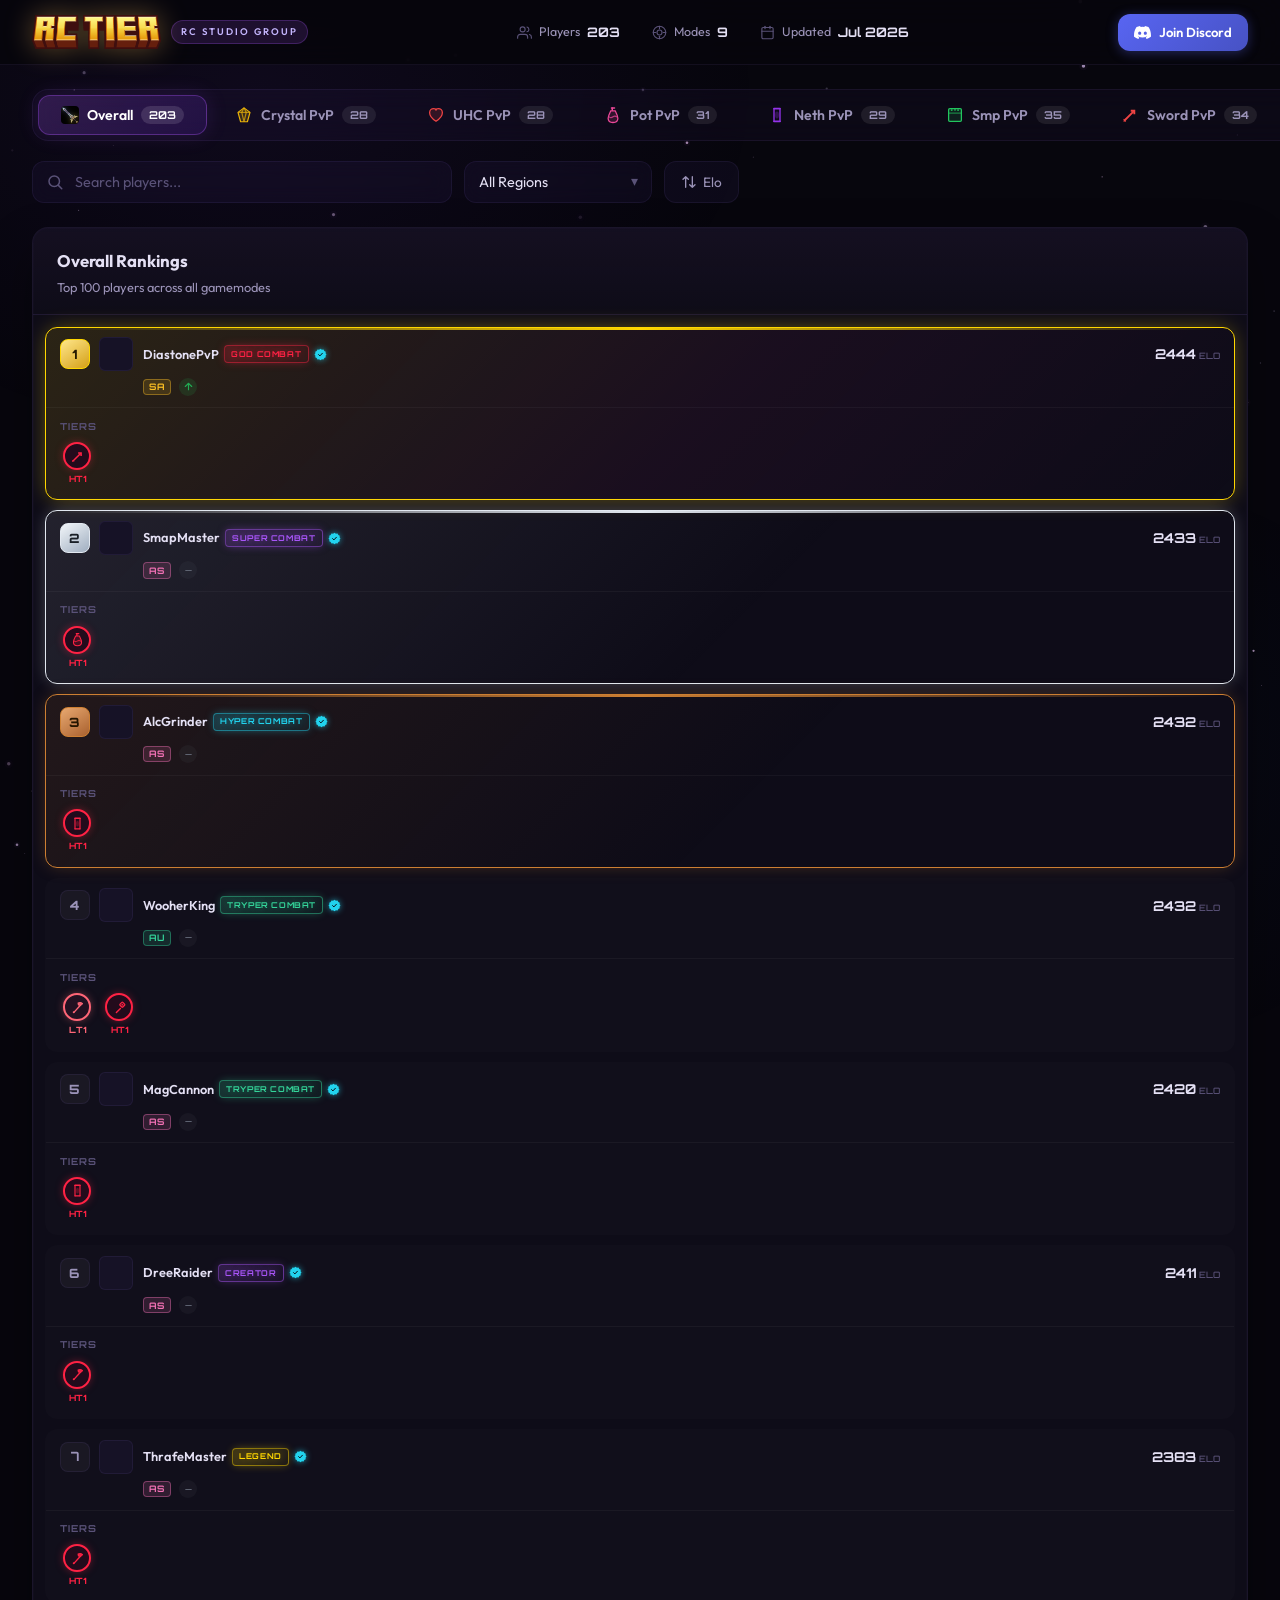
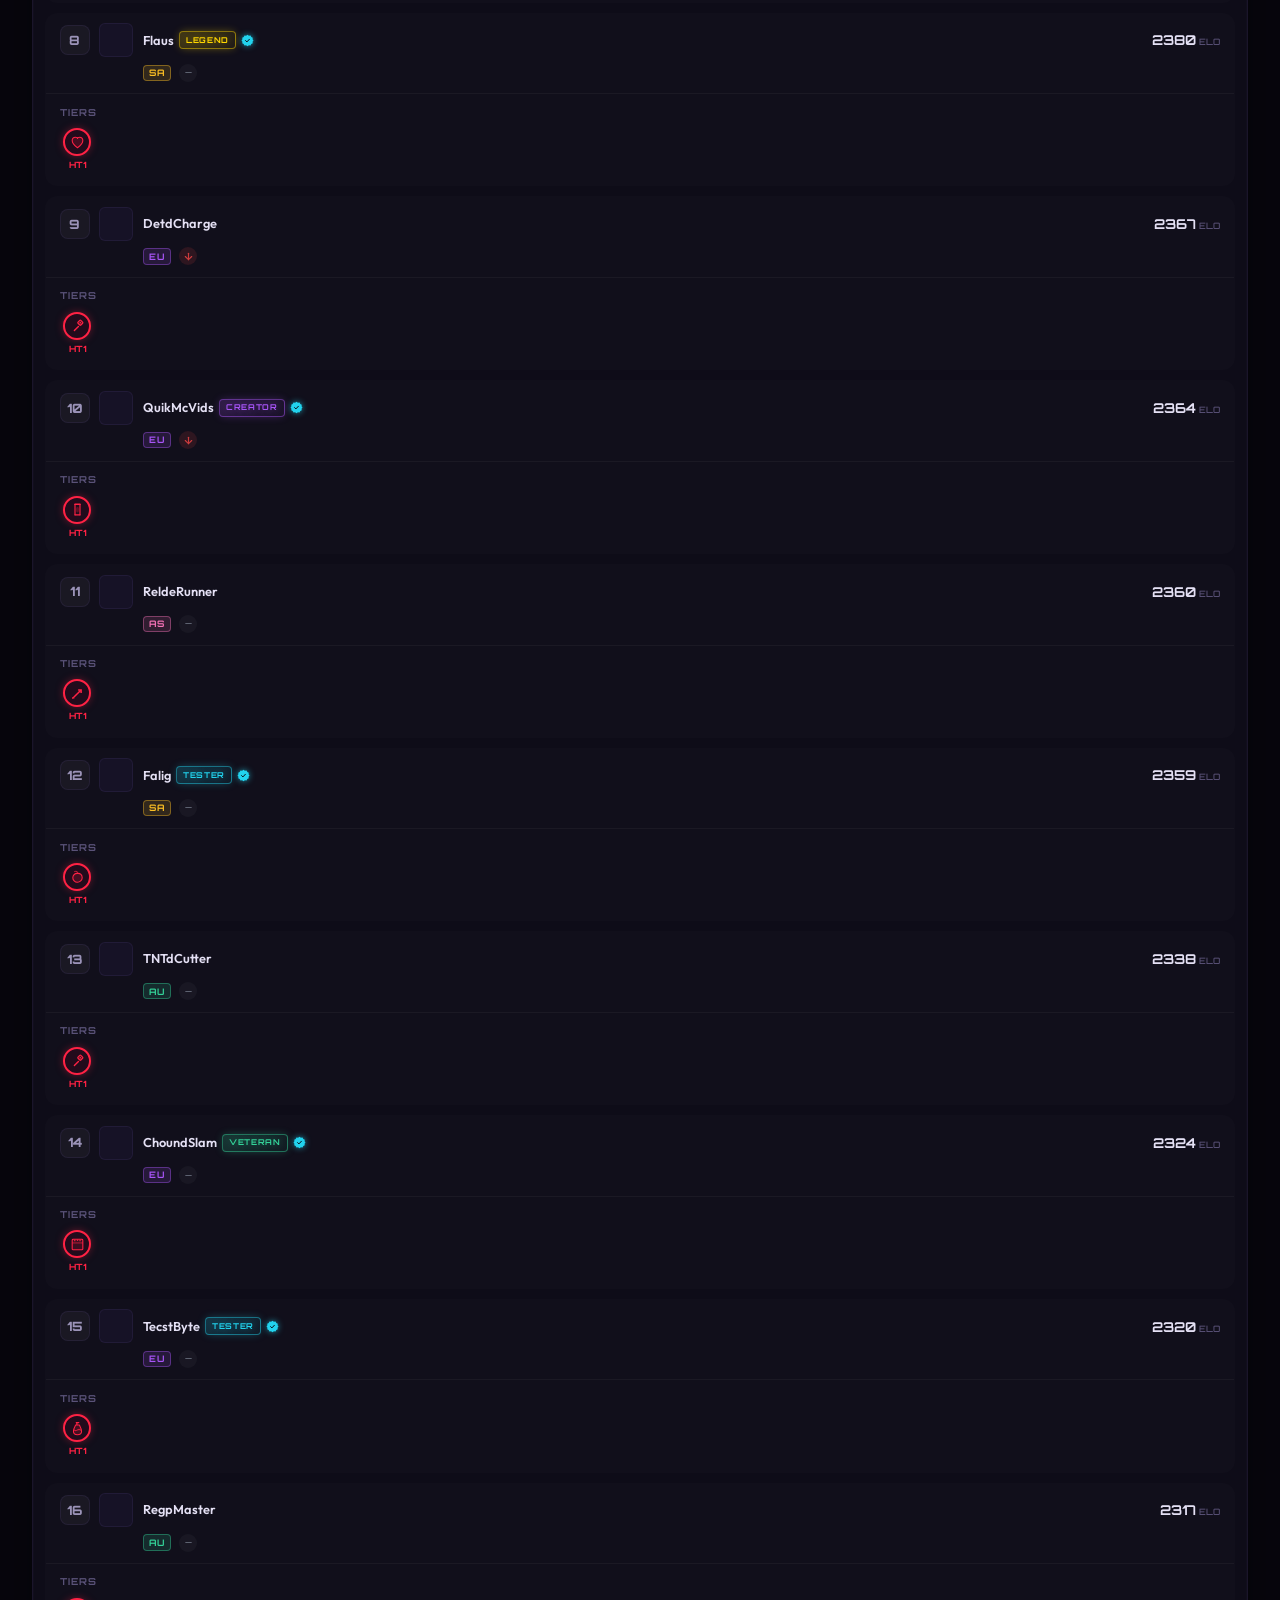
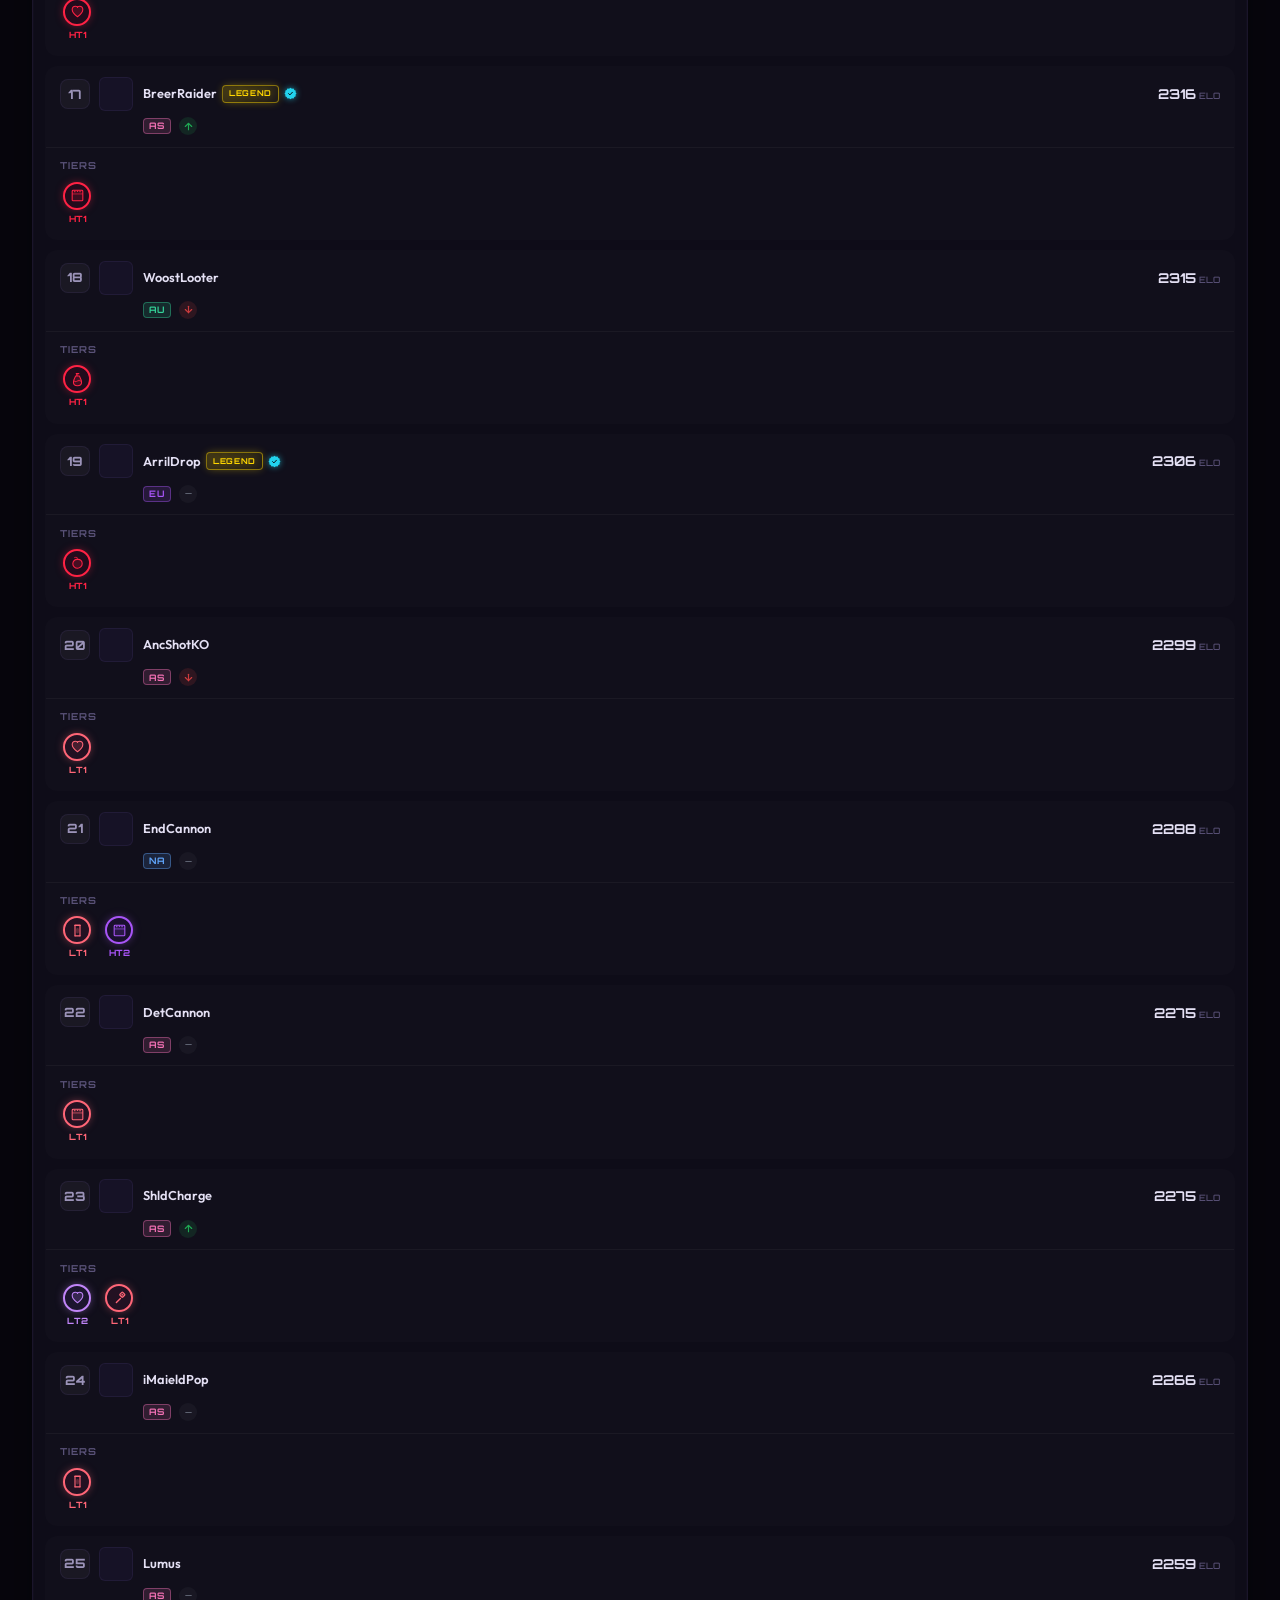
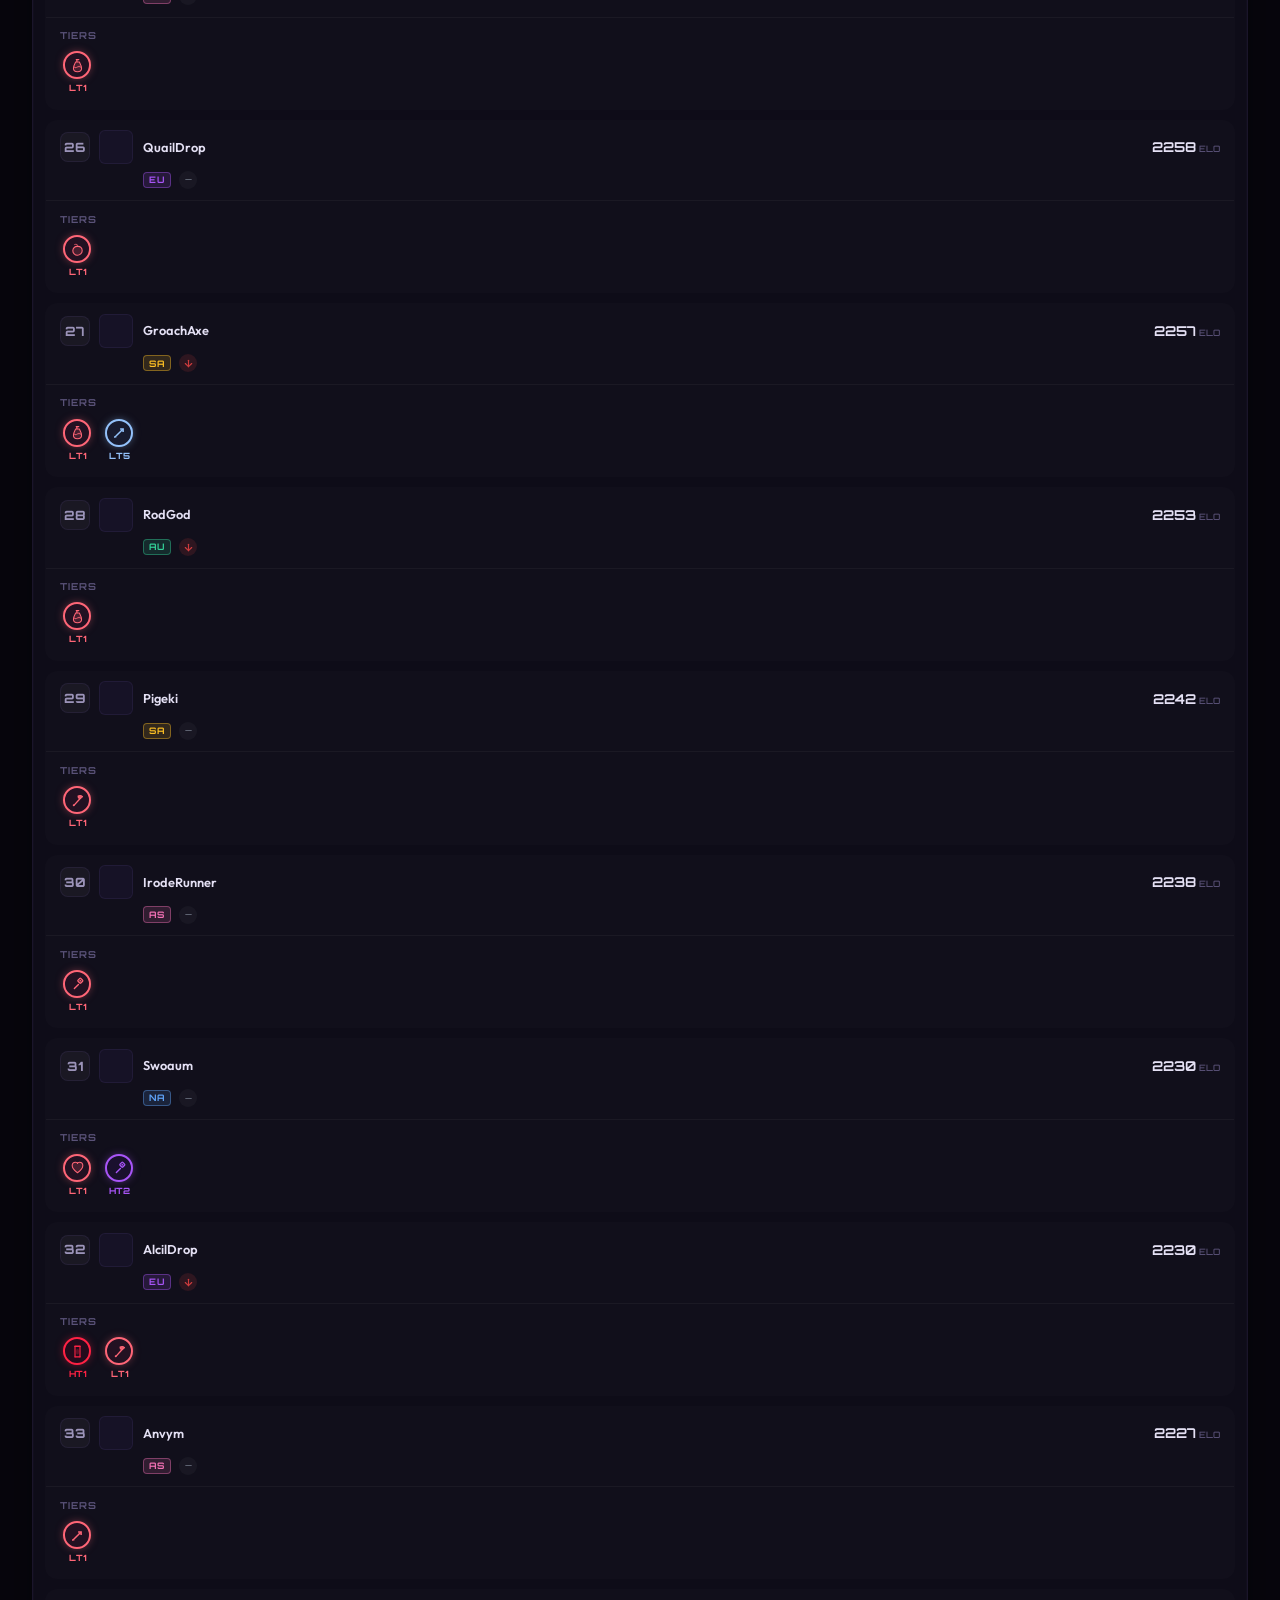
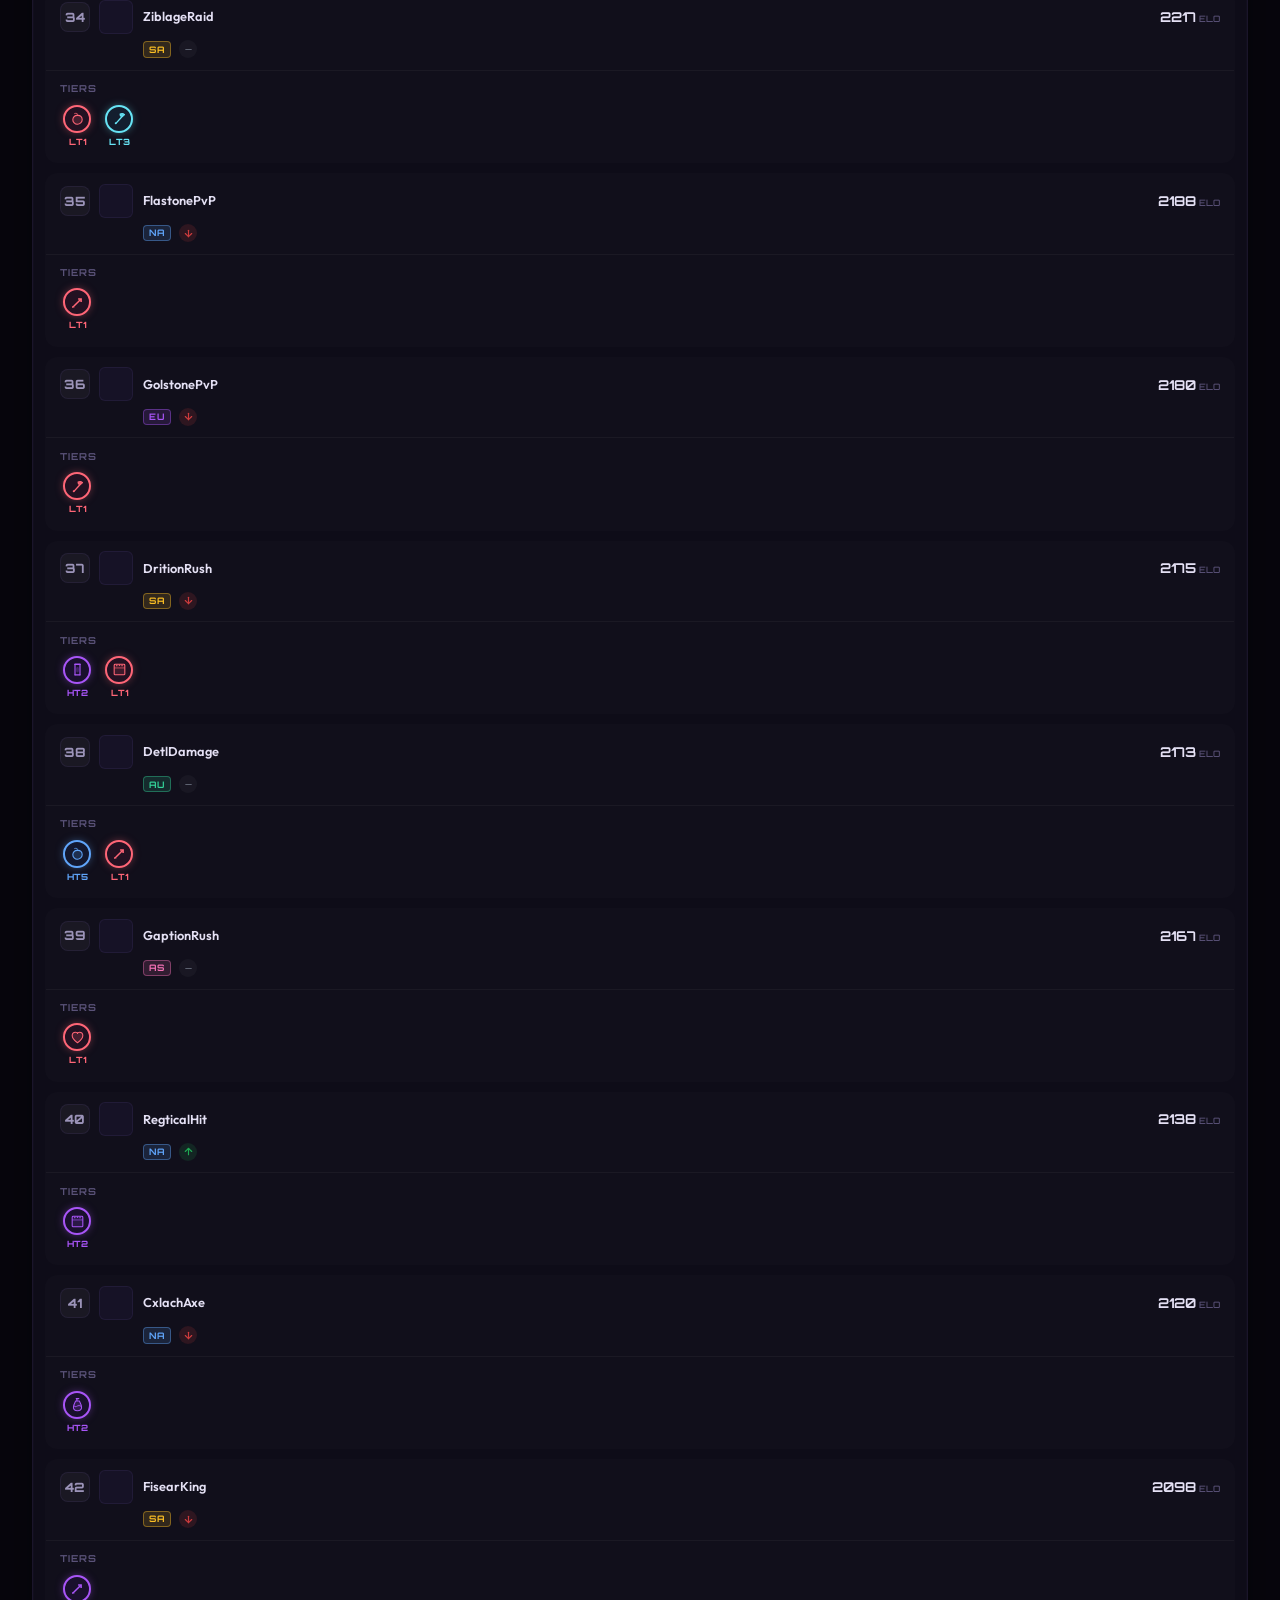
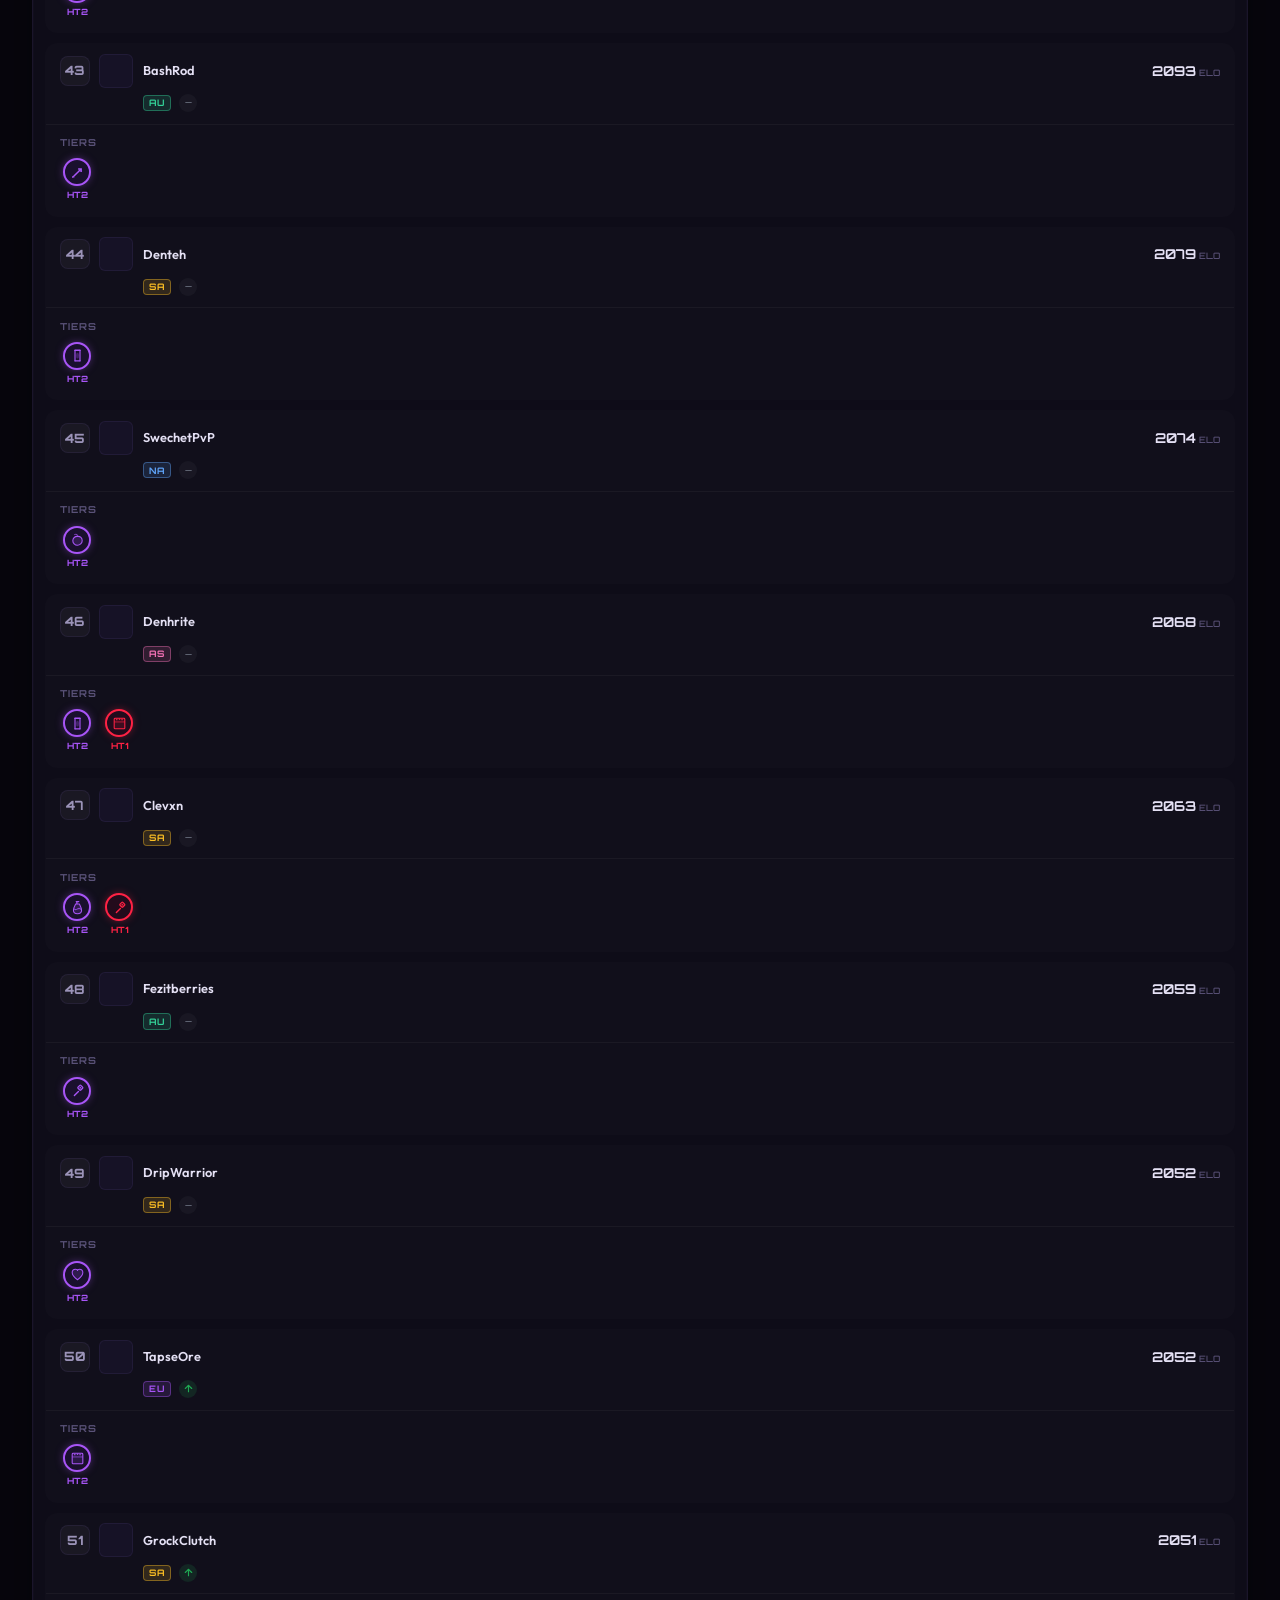
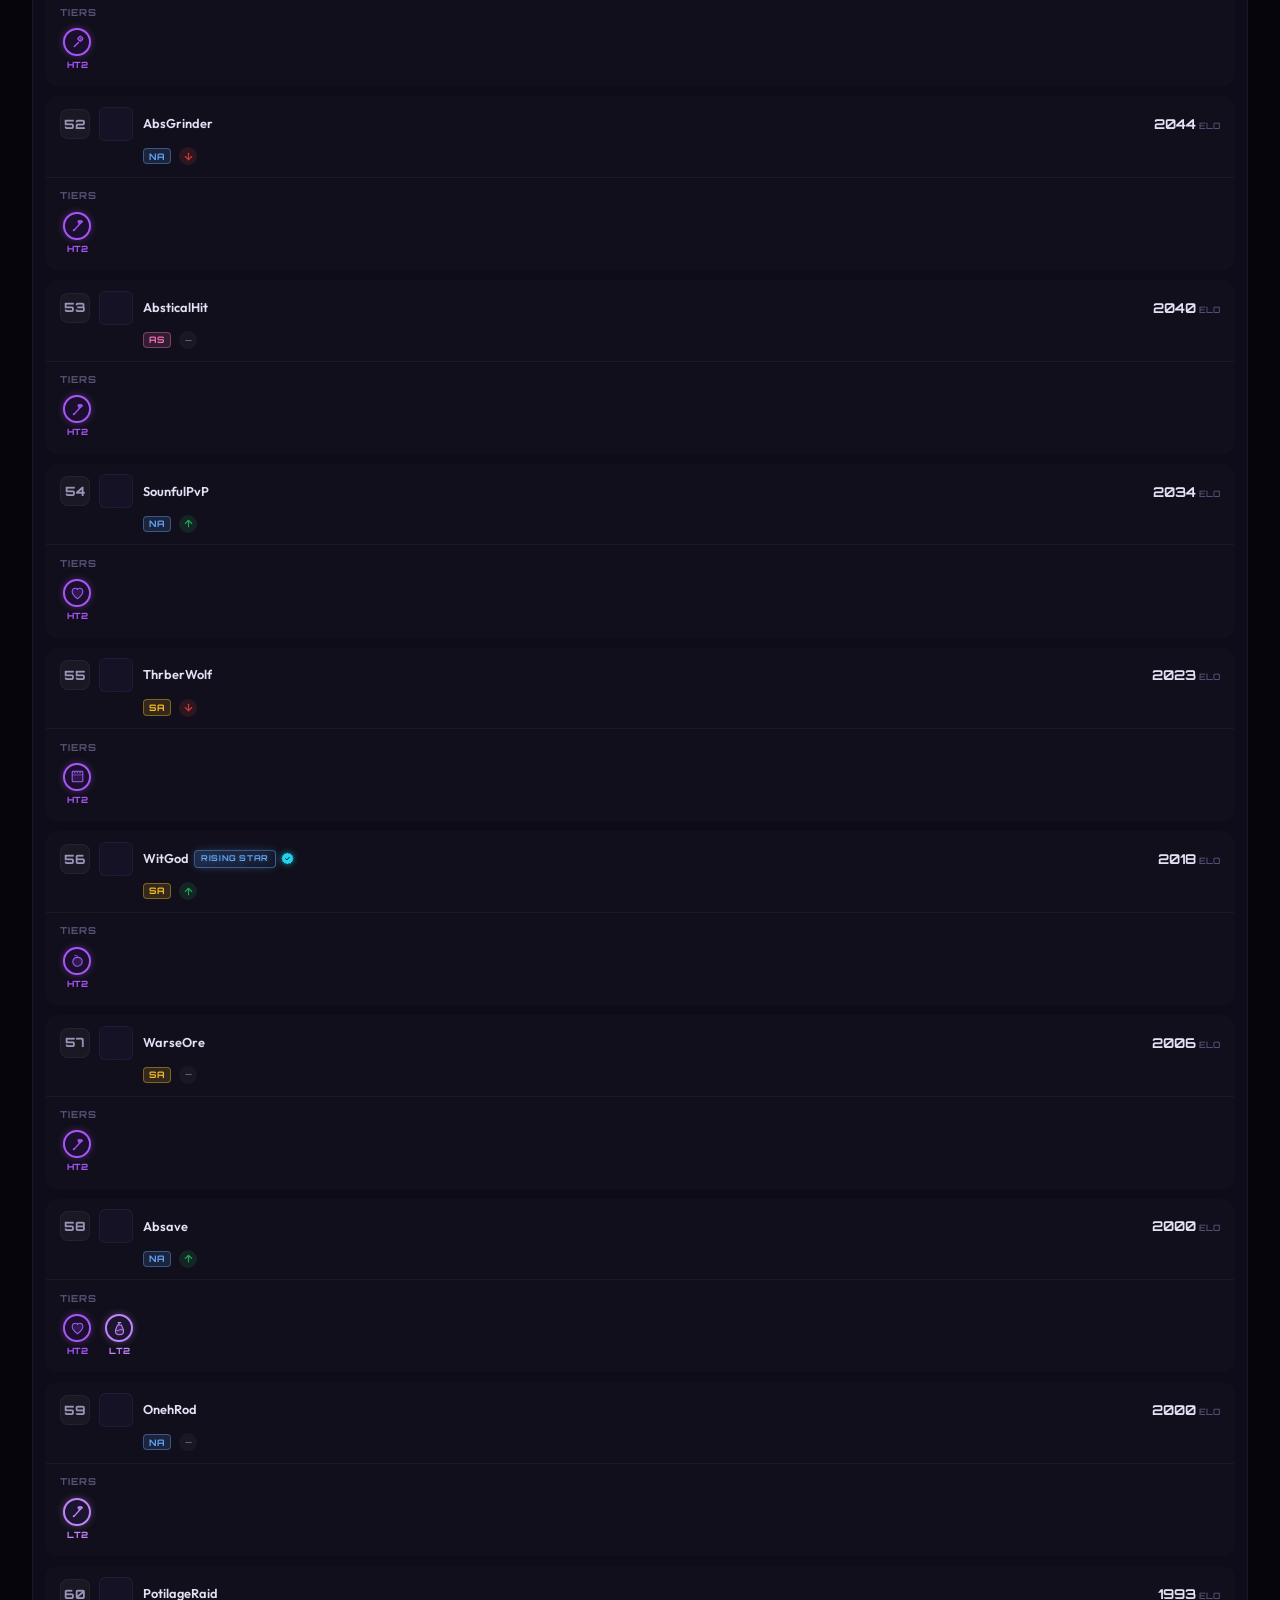
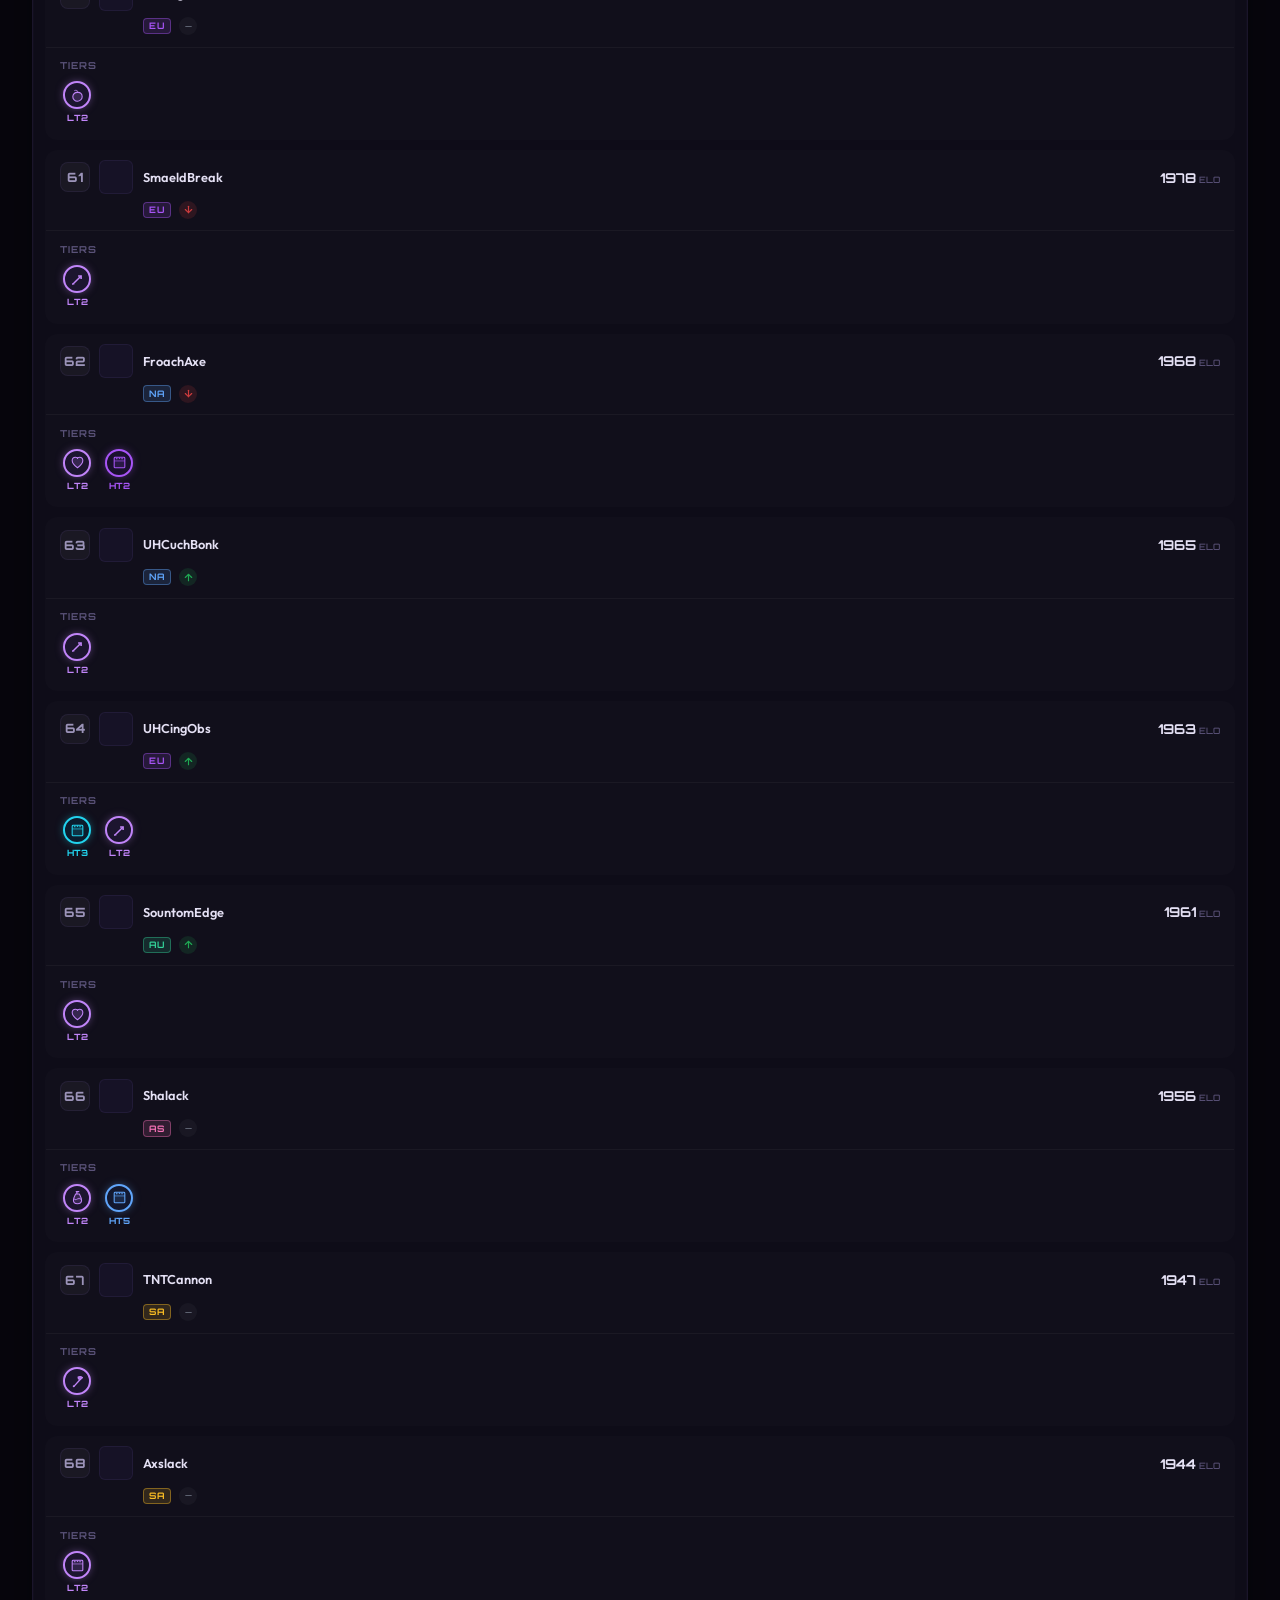
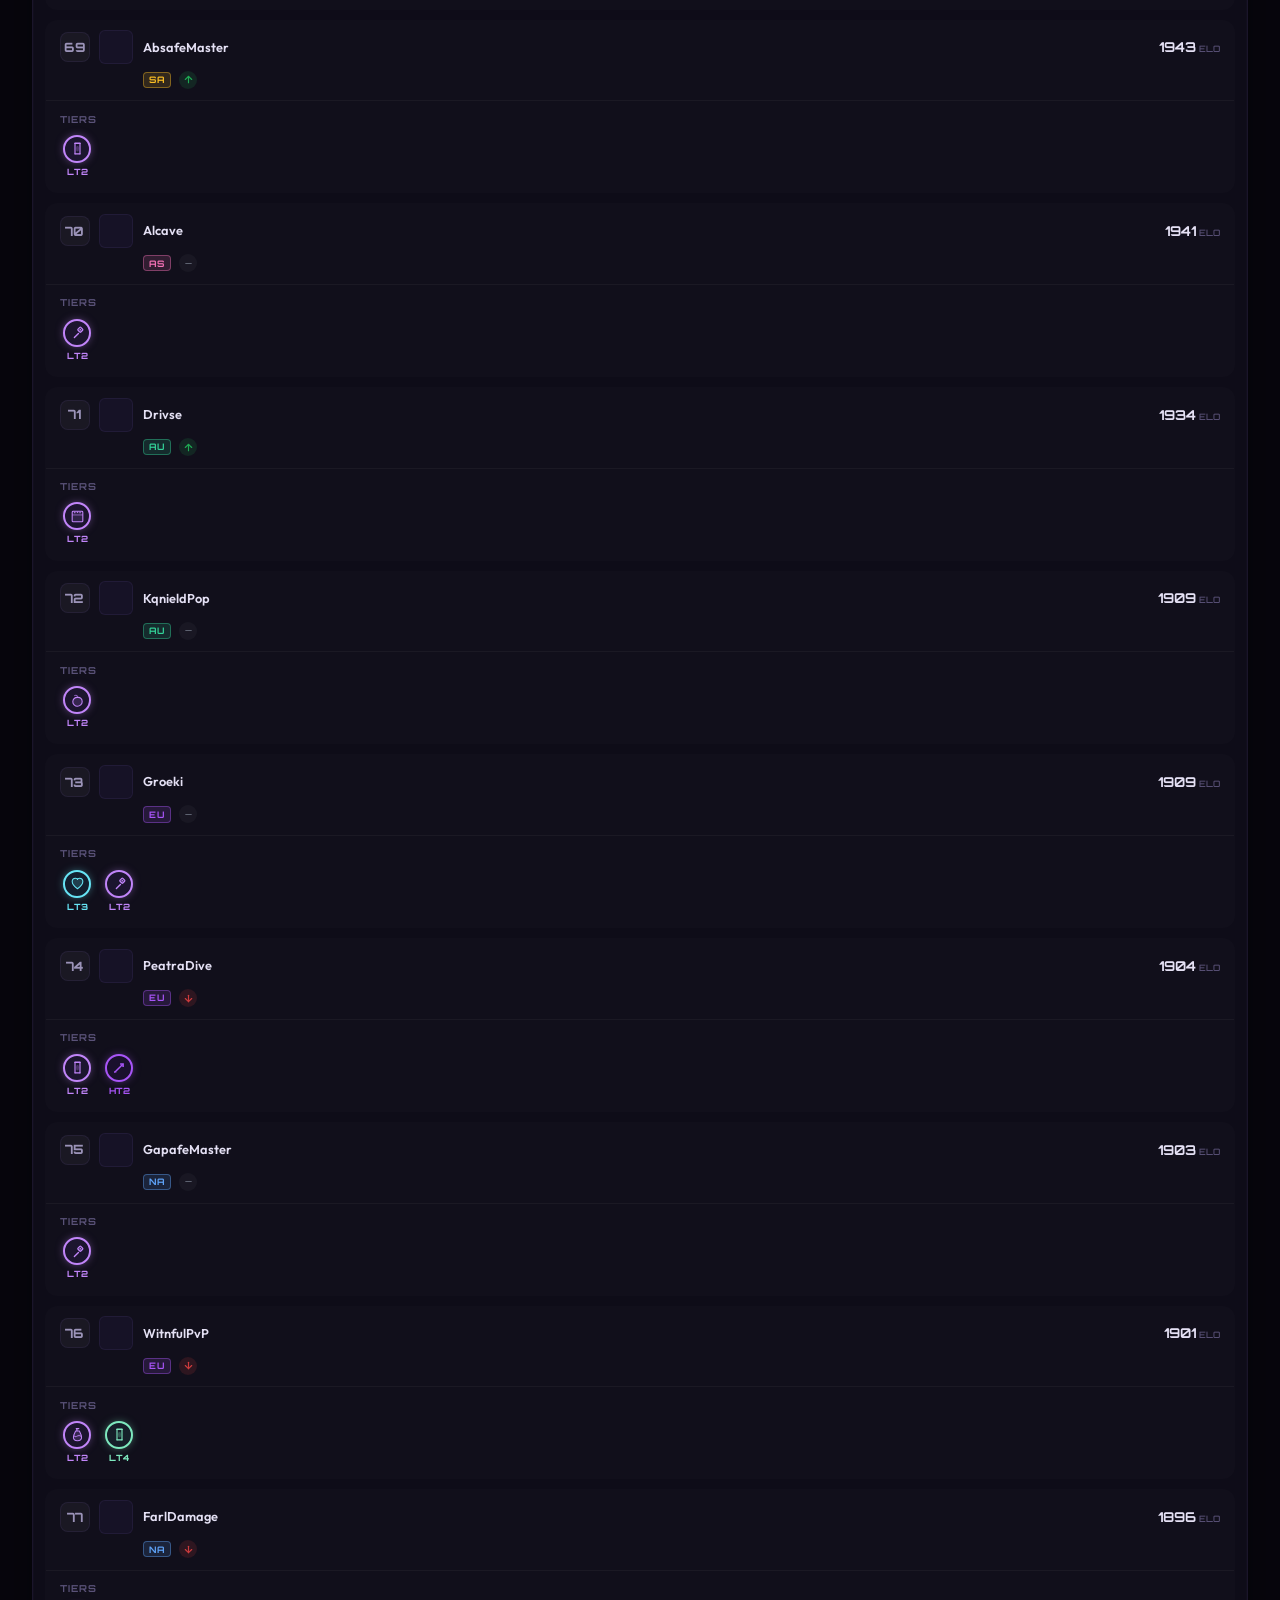
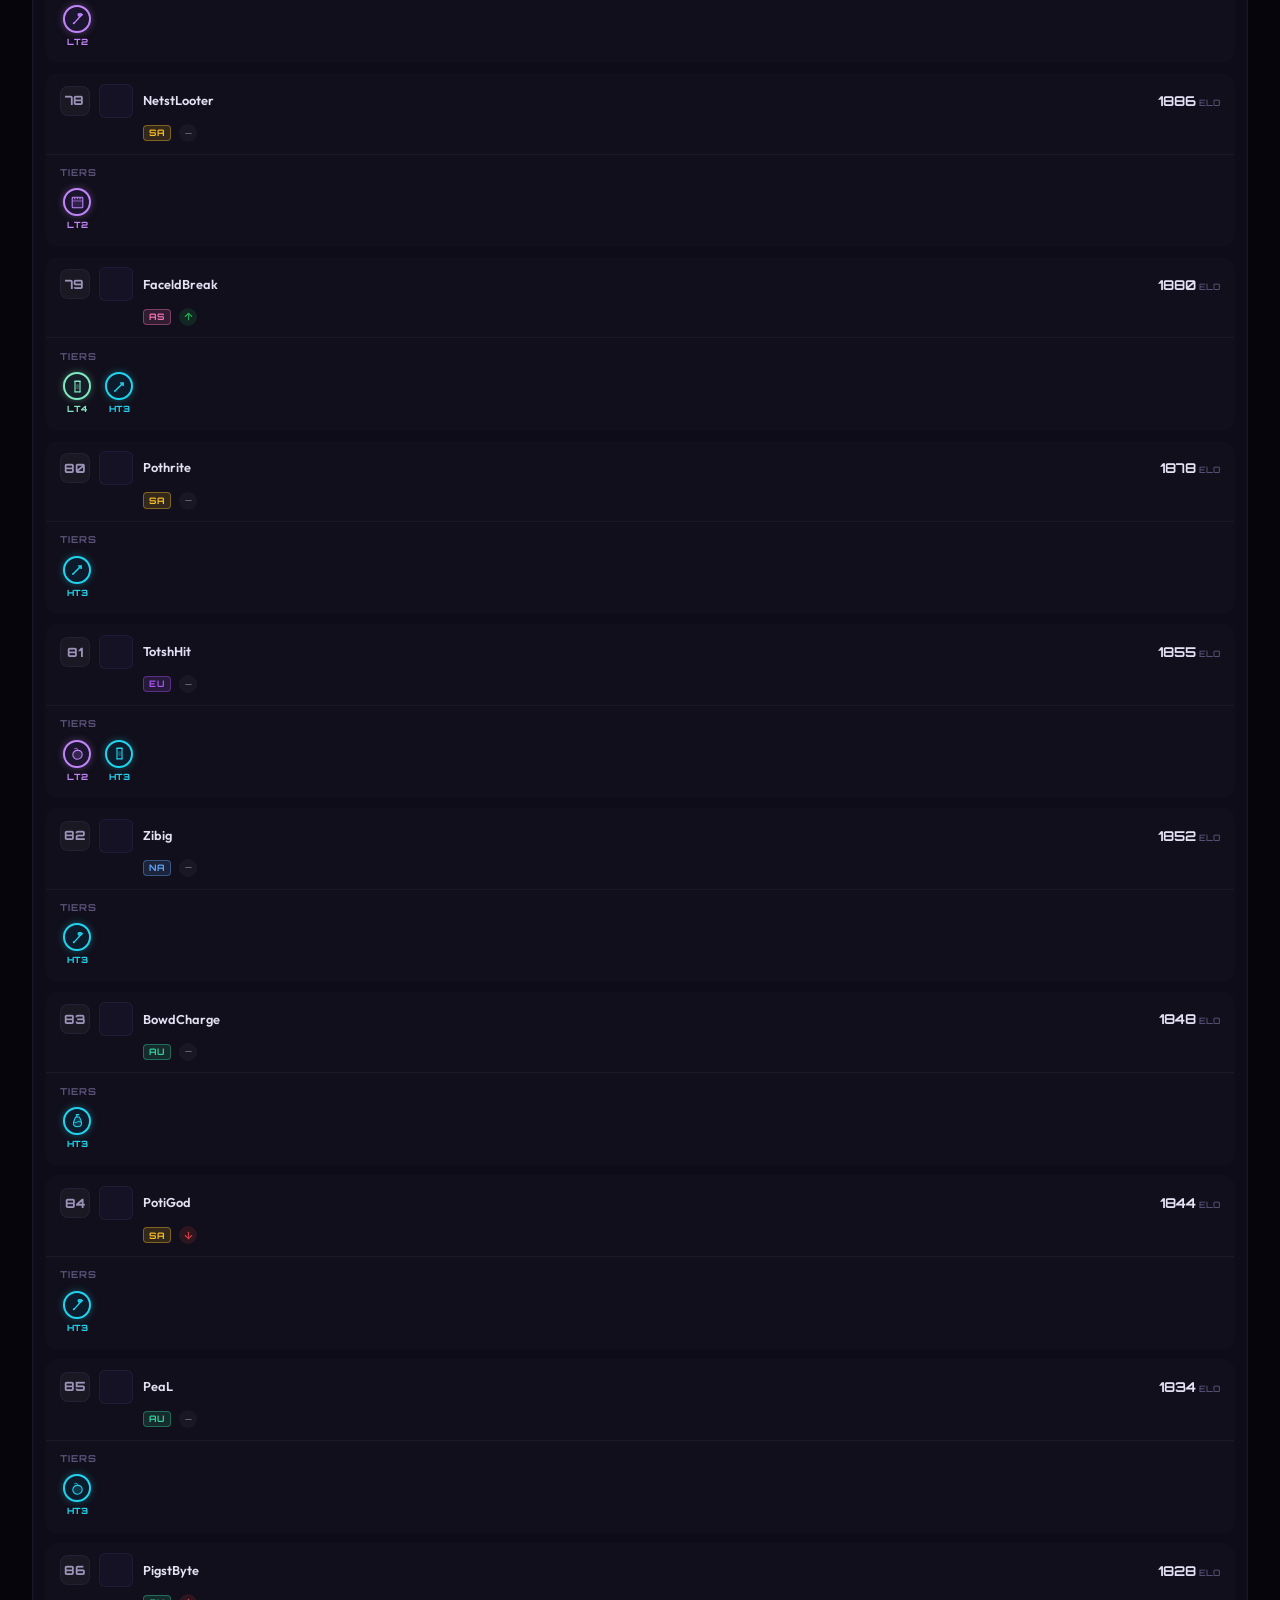
==== commit cebb9f0b: "Add files via upload" ====
--- a/index.html
+++ b/index.html
@@ -173,7 +173,7 @@
   <nav class="navbar">
     <div class="navbar-inner">
       <a href="#" class="logo">
-        <img src="assets/logo.png" alt="RC Tier" class="logo-img" />
+        <img src="logo.png" alt="RC Tier" class="logo-img" />
         <span class="logo-tag">RC Studio Group</span>
       </a>
       <div class="navbar-stats">
@@ -204,7 +204,7 @@
   <section class="controls-section">
     <div class="gamemode-tabs" id="gamemodeTabs">
       <button class="gamemode-tab active" data-mode="overall">
-        <img class="tab-icon-svg gamemode-item-img" src="https://minecraft.wiki/images/Invicon_Diamond_Sword.png" width="18" height="18" alt="" onerror="this.outerHTML='<svg class=&quot;tab-icon-svg&quot; width=&quot;18&quot; height=&quot;18&quot;><use href=&quot;#icon-crosshair&quot;/></svg>'" />
+        <img class="tab-icon-svg gamemode-item-img" src="overall-sword.jpg" width="18" height="18" alt="" onerror="this.outerHTML='<svg class=&quot;tab-icon-svg&quot; width=&quot;18&quot; height=&quot;18&quot;><use href=&quot;#icon-crosshair&quot;/></svg>'" />
         <span>Overall</span>
         <span class="tab-count" data-count="overall">0</span>
       </button>
--- a/styles.css
+++ b/styles.css
@@ -340,6 +340,12 @@
   image-rendering: pixelated;
   object-fit: contain;
   flex-shrink: 0;
+}
+
+.gamemode-tab[data-mode="overall"] .gamemode-item-img,
+.modal-gamemode-item[data-mode="overall"] .gamemode-item-img {
+  image-rendering: auto;
+  border-radius: 4px;
 }
 
 .tab-count {
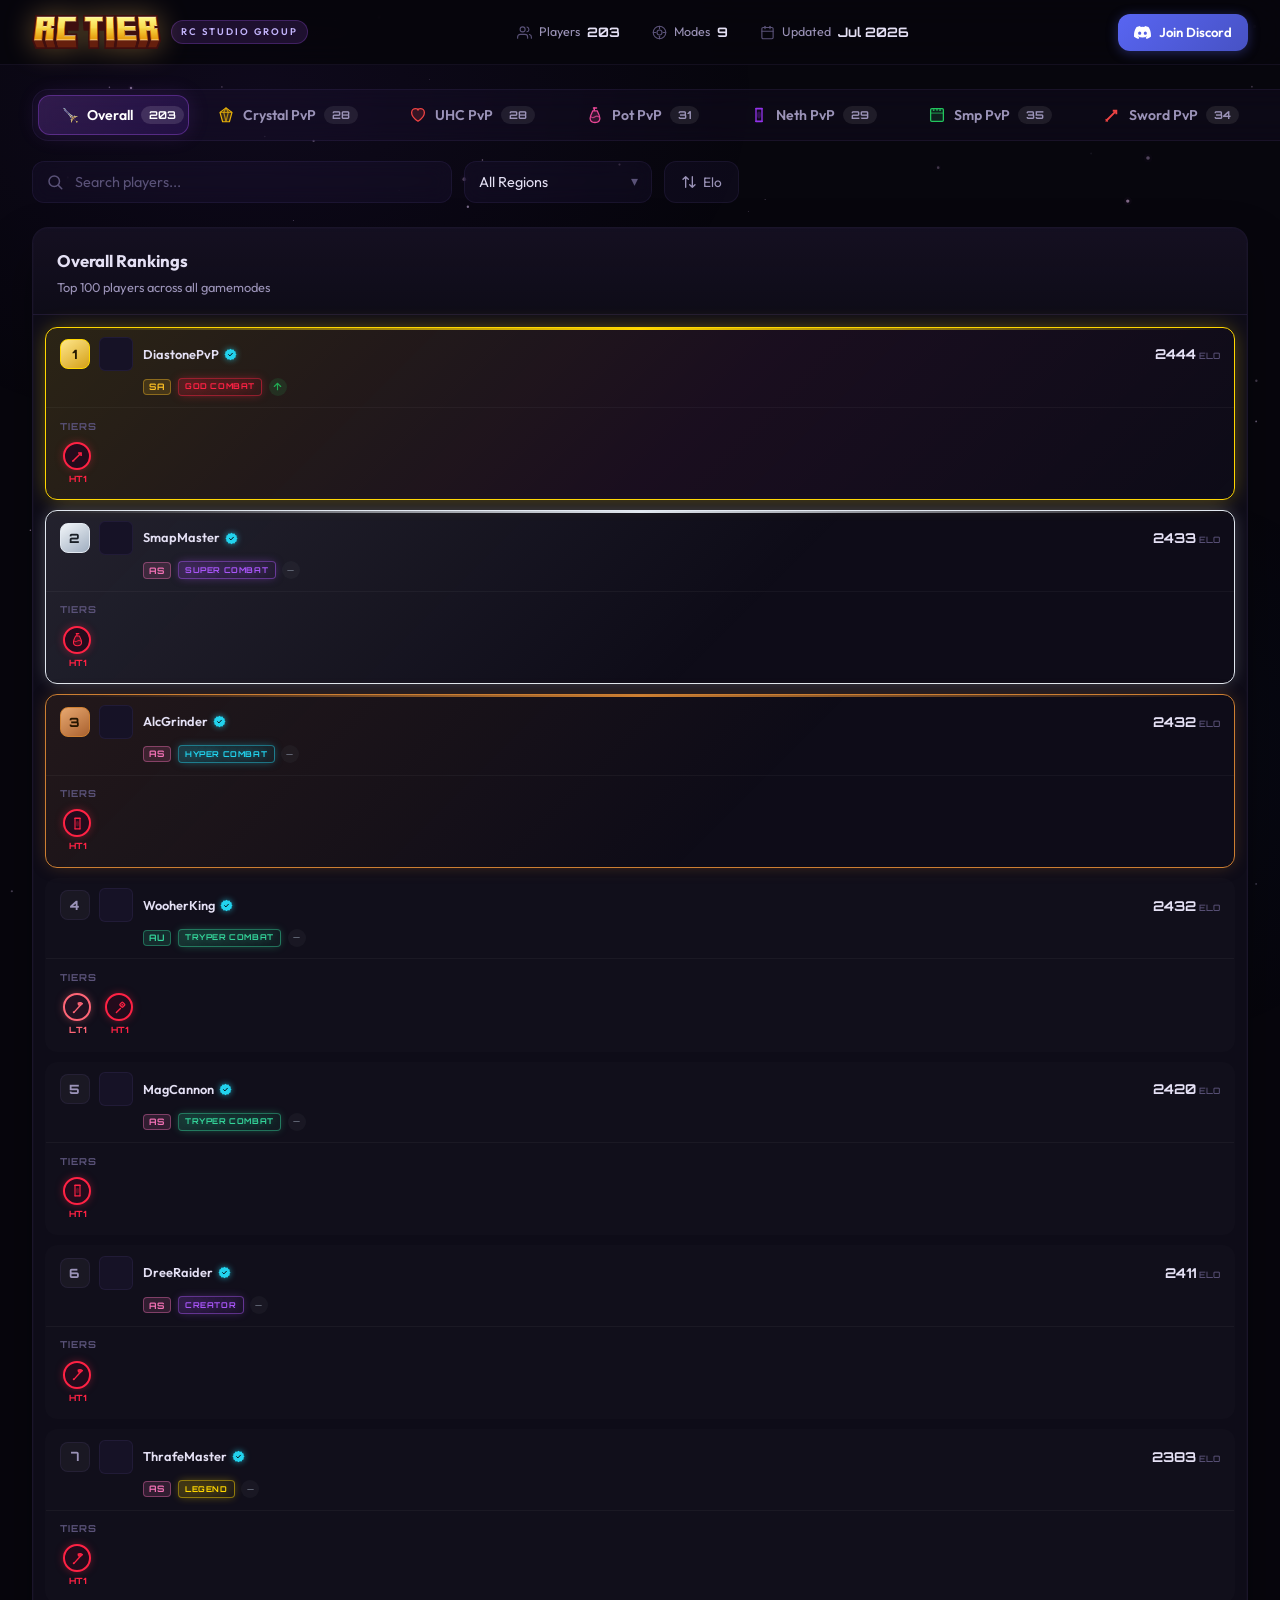
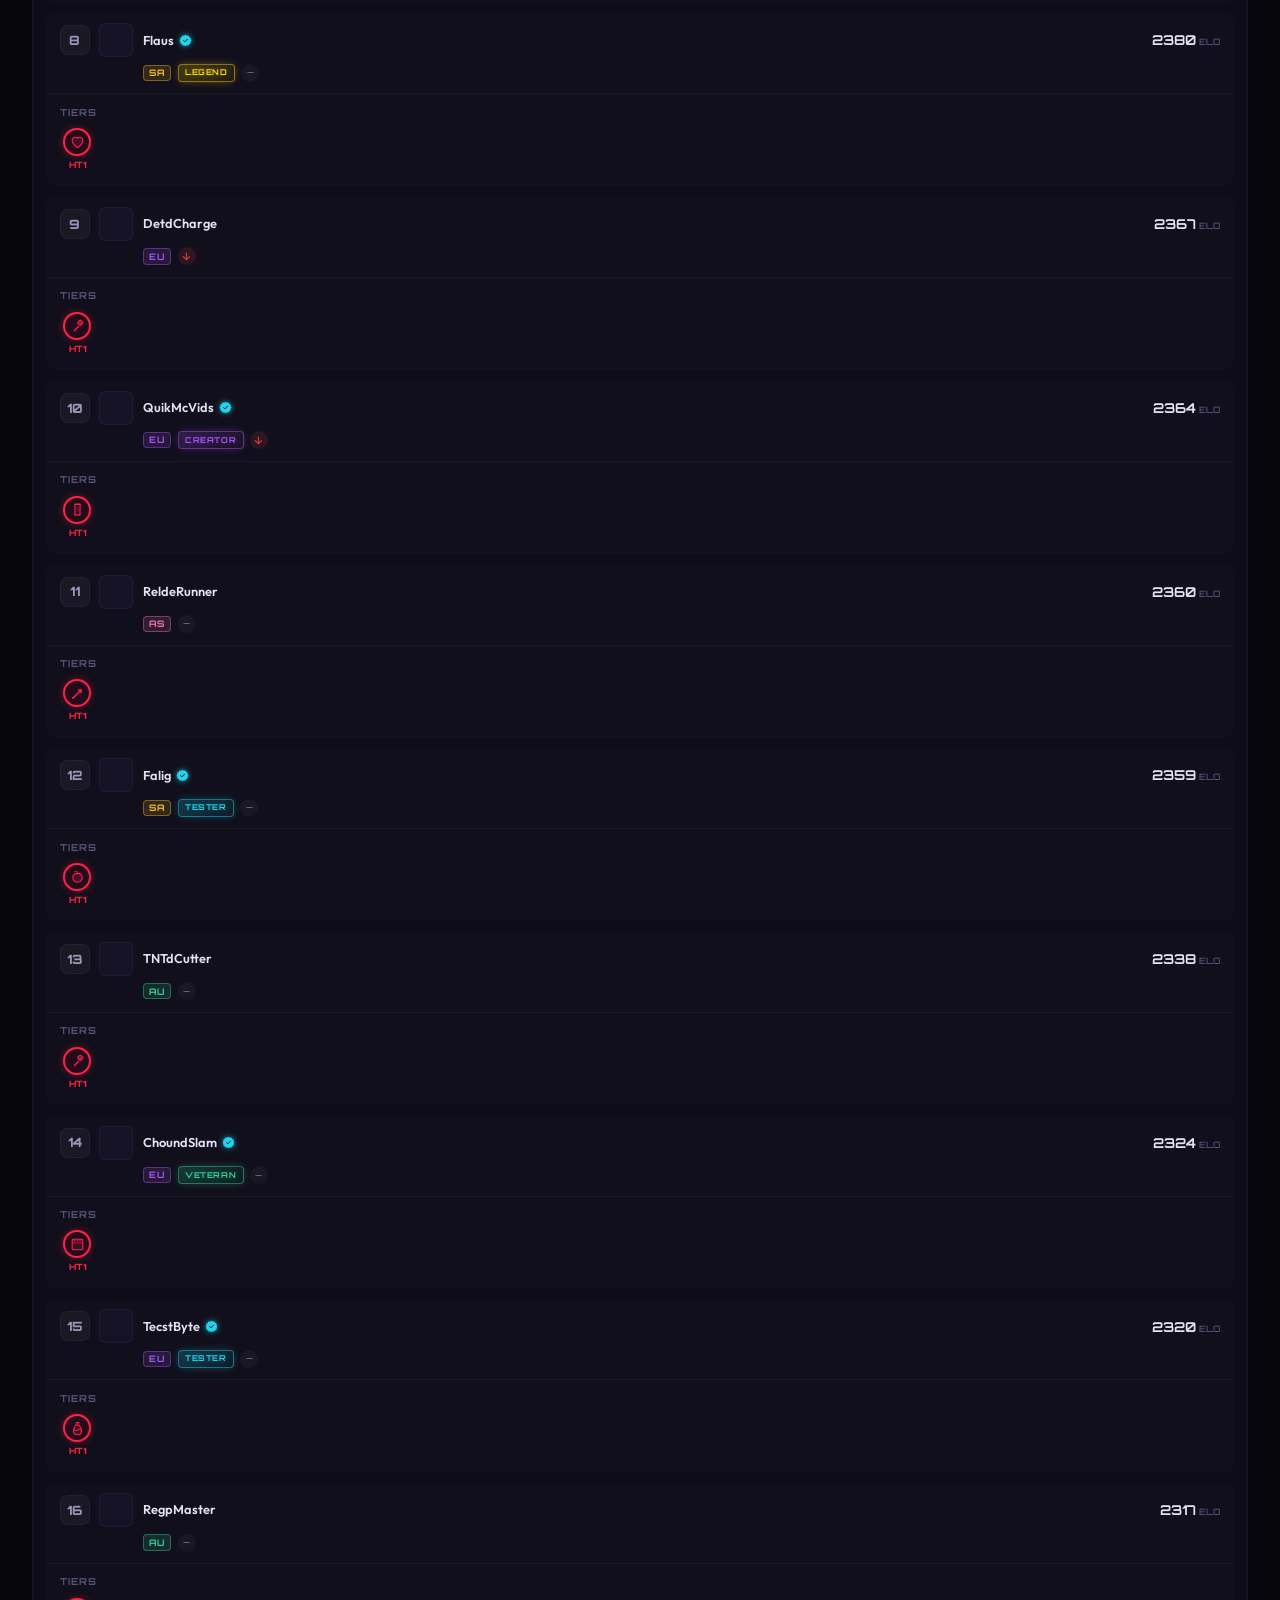
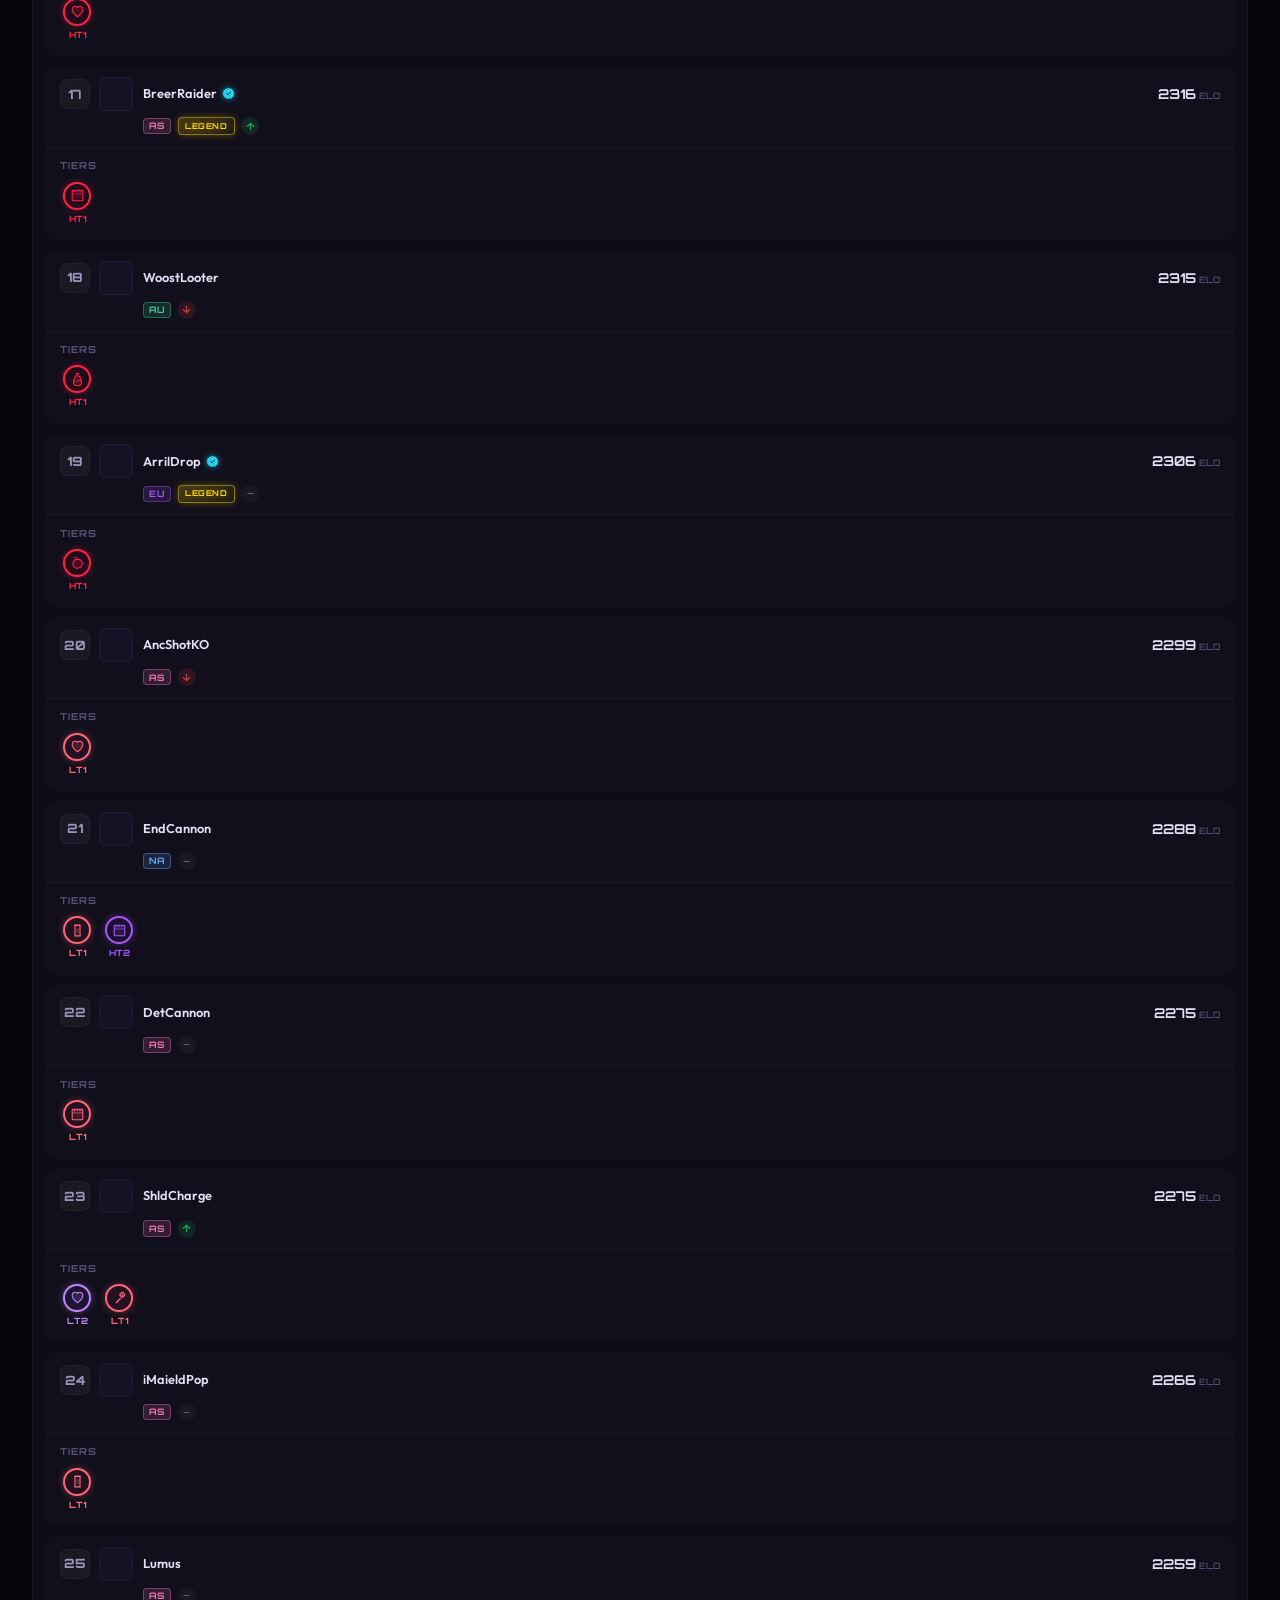
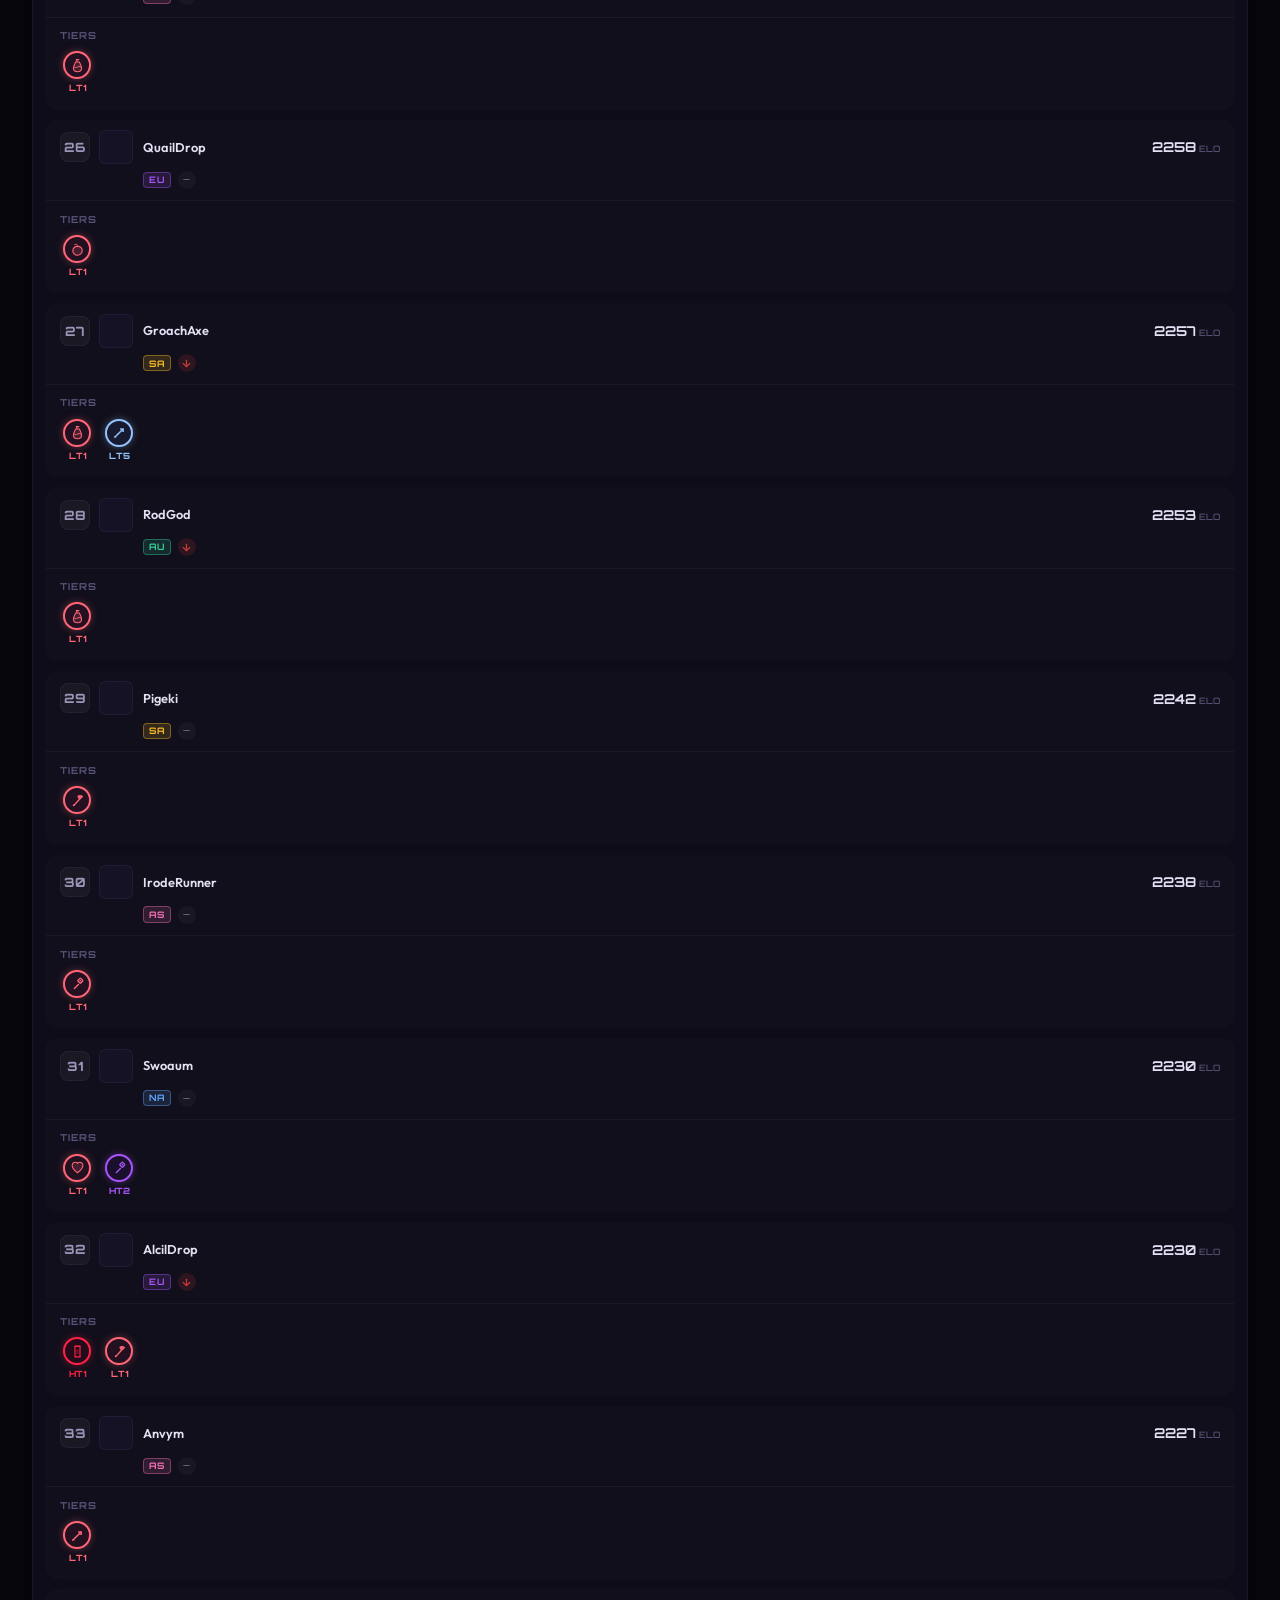
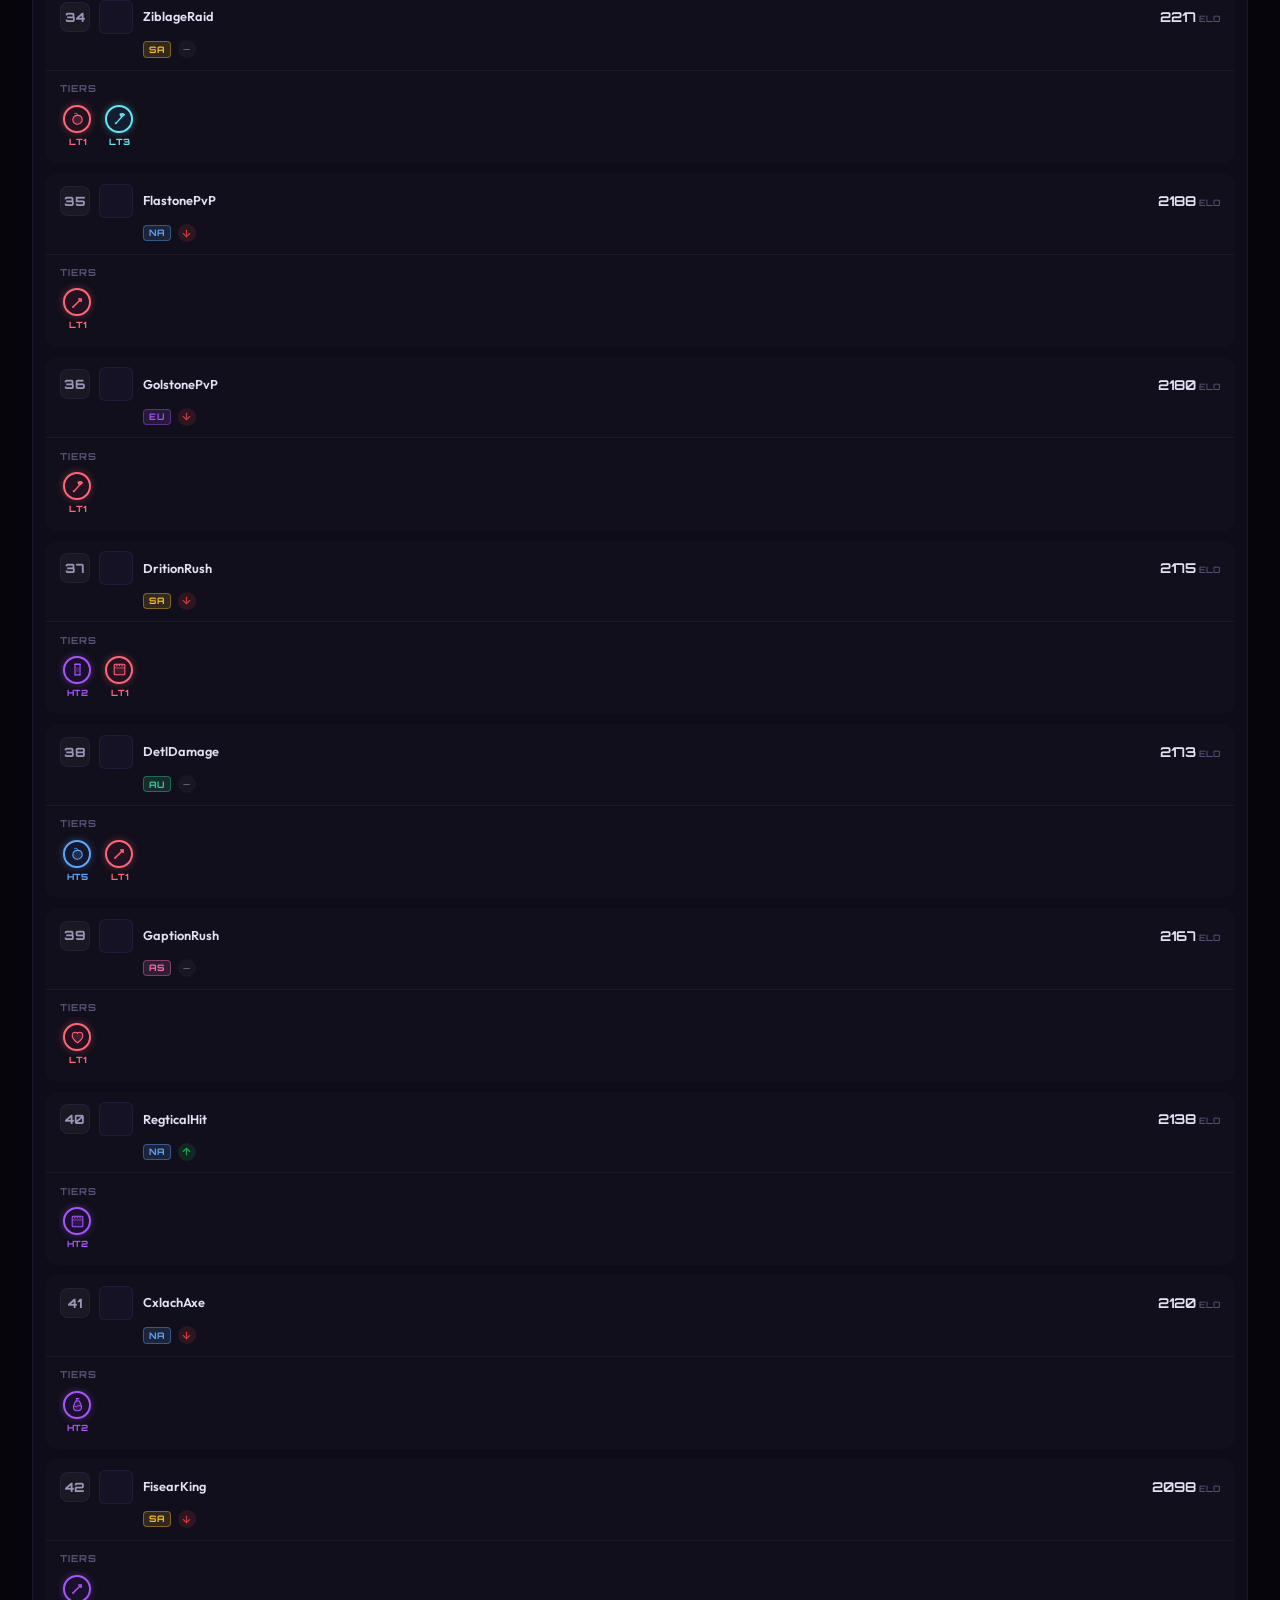
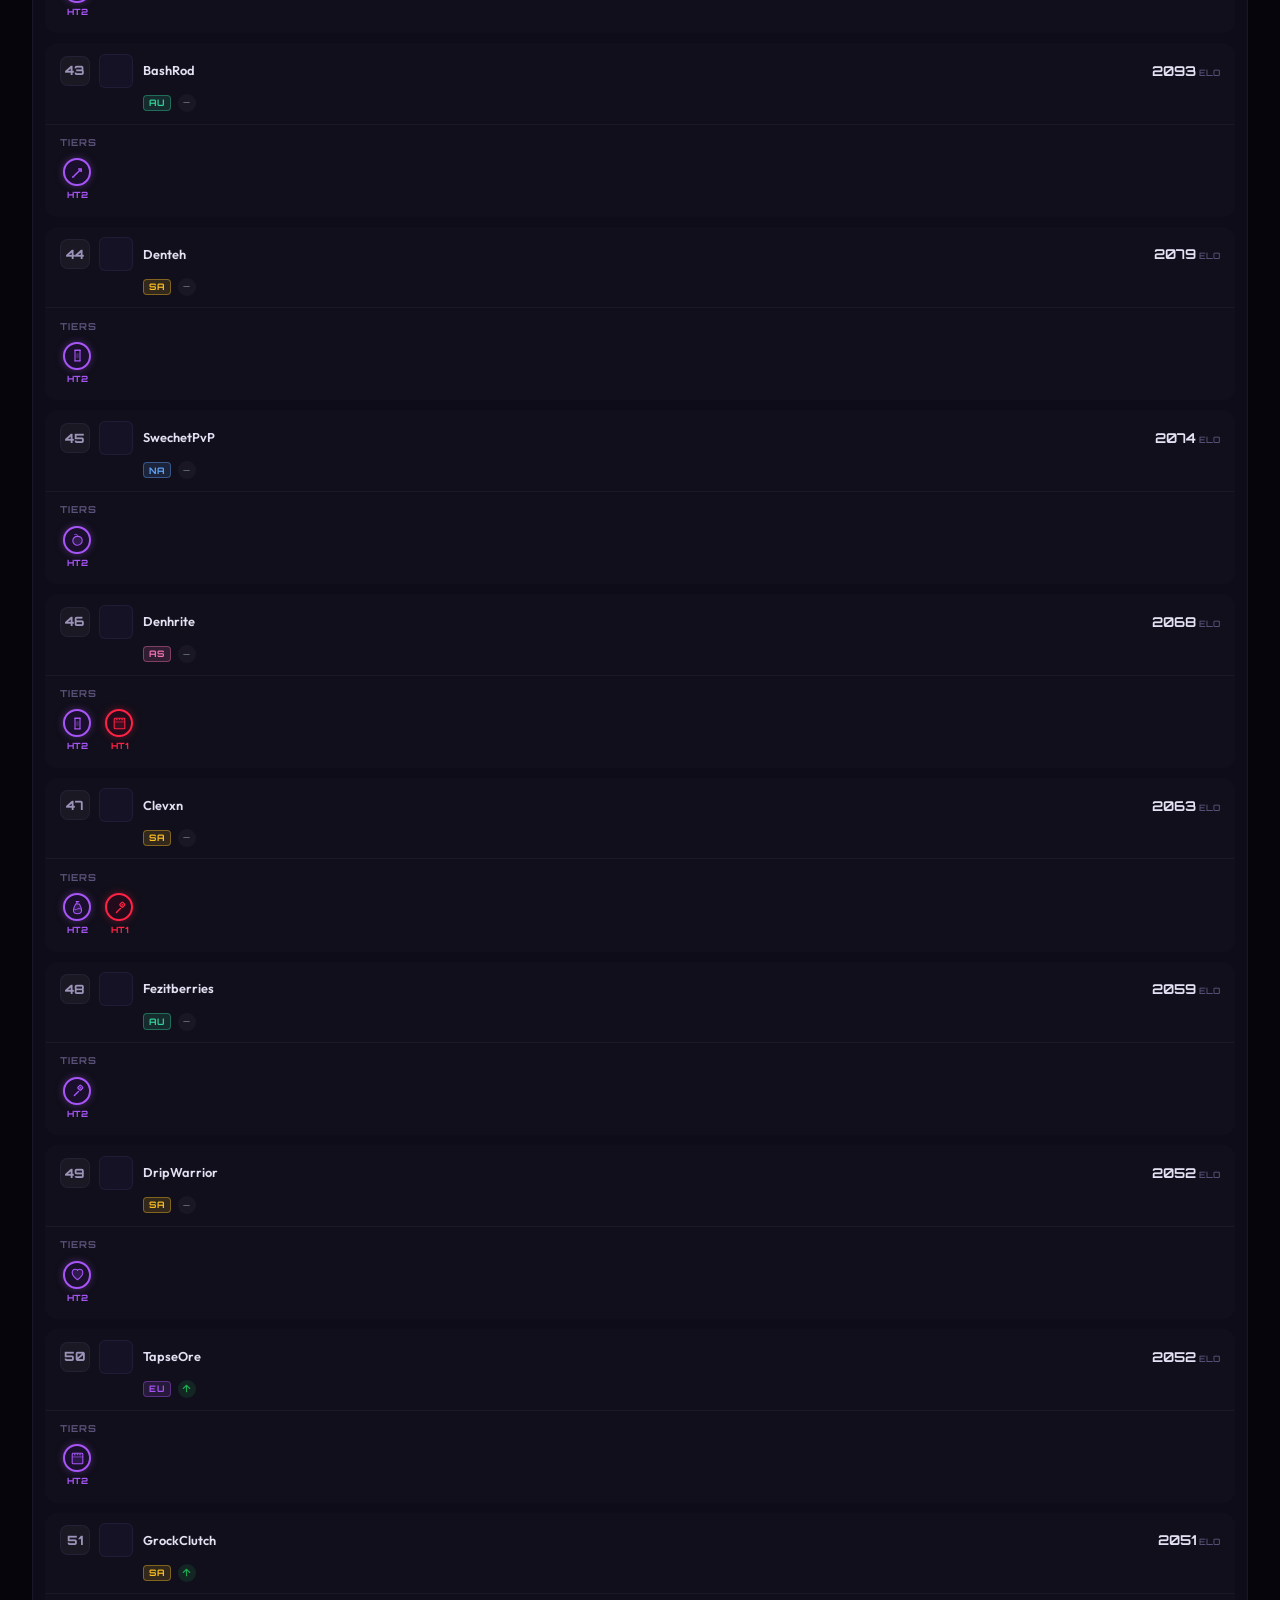
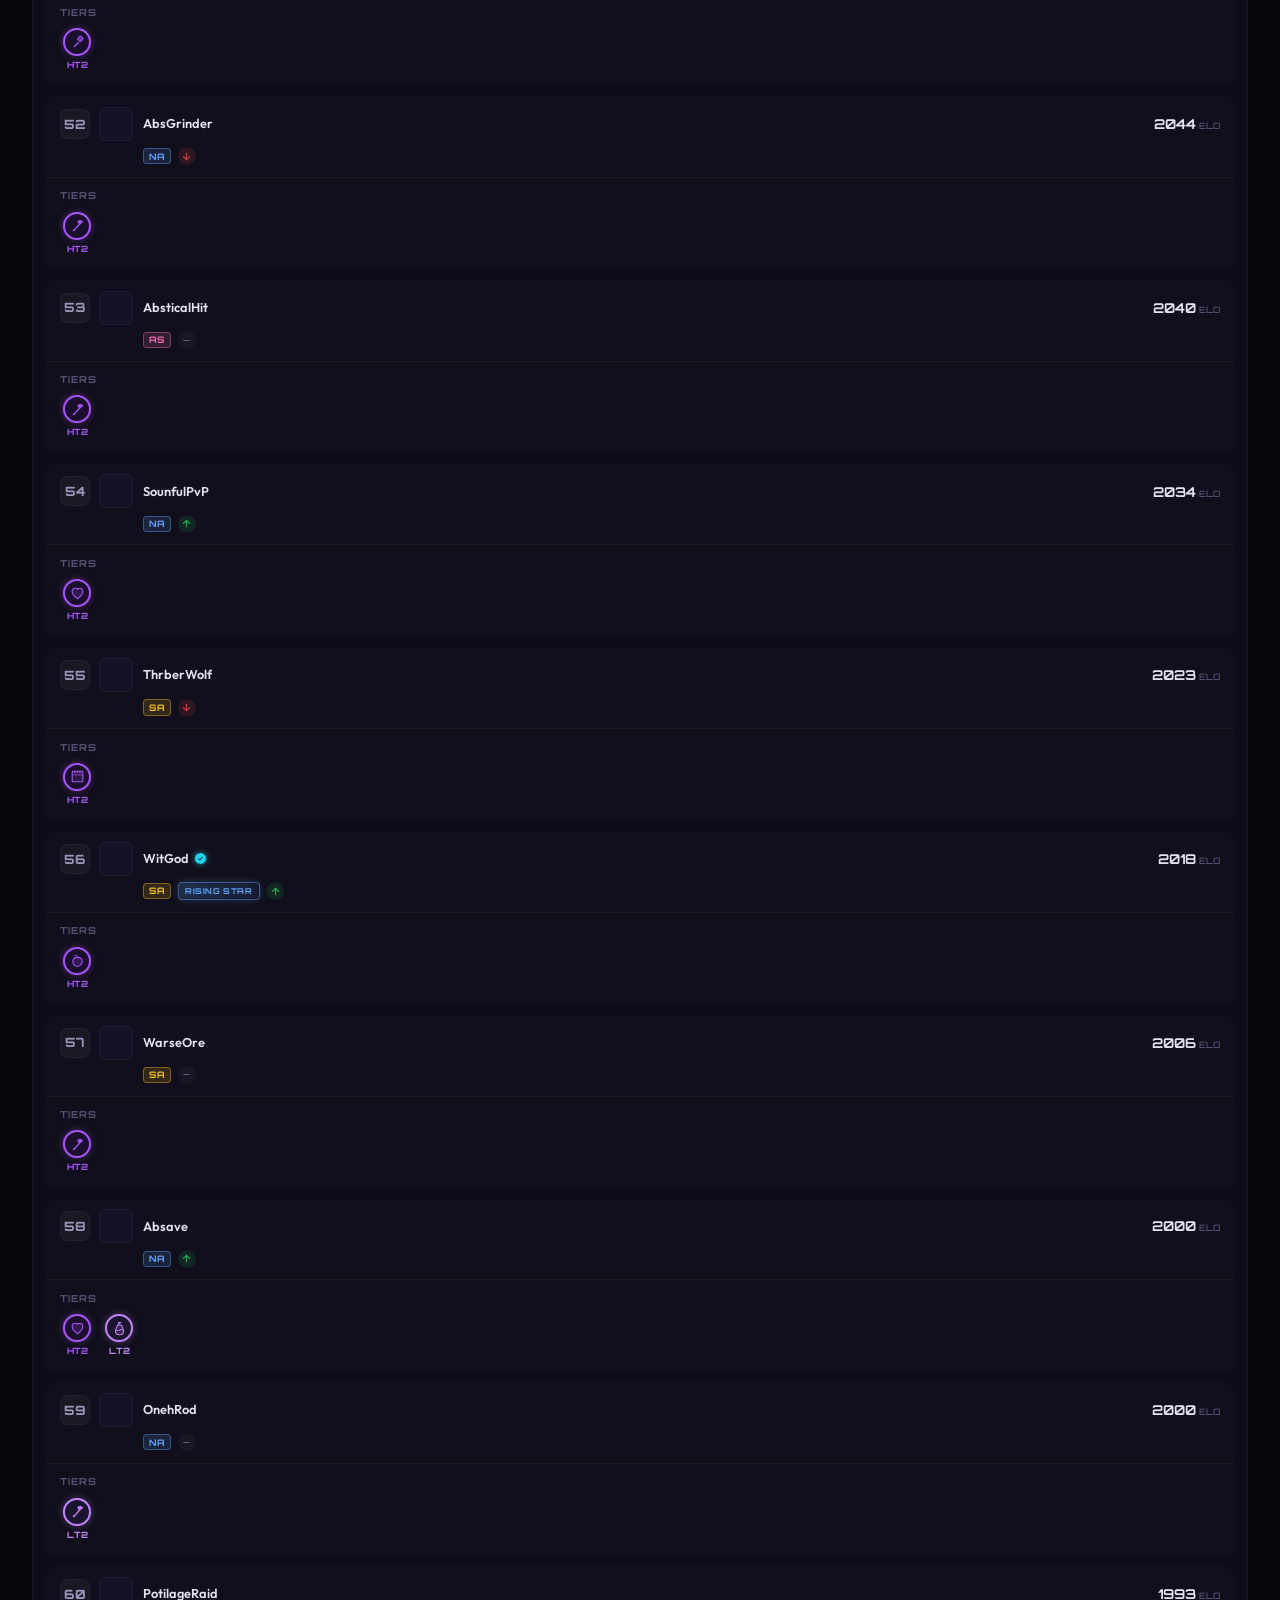
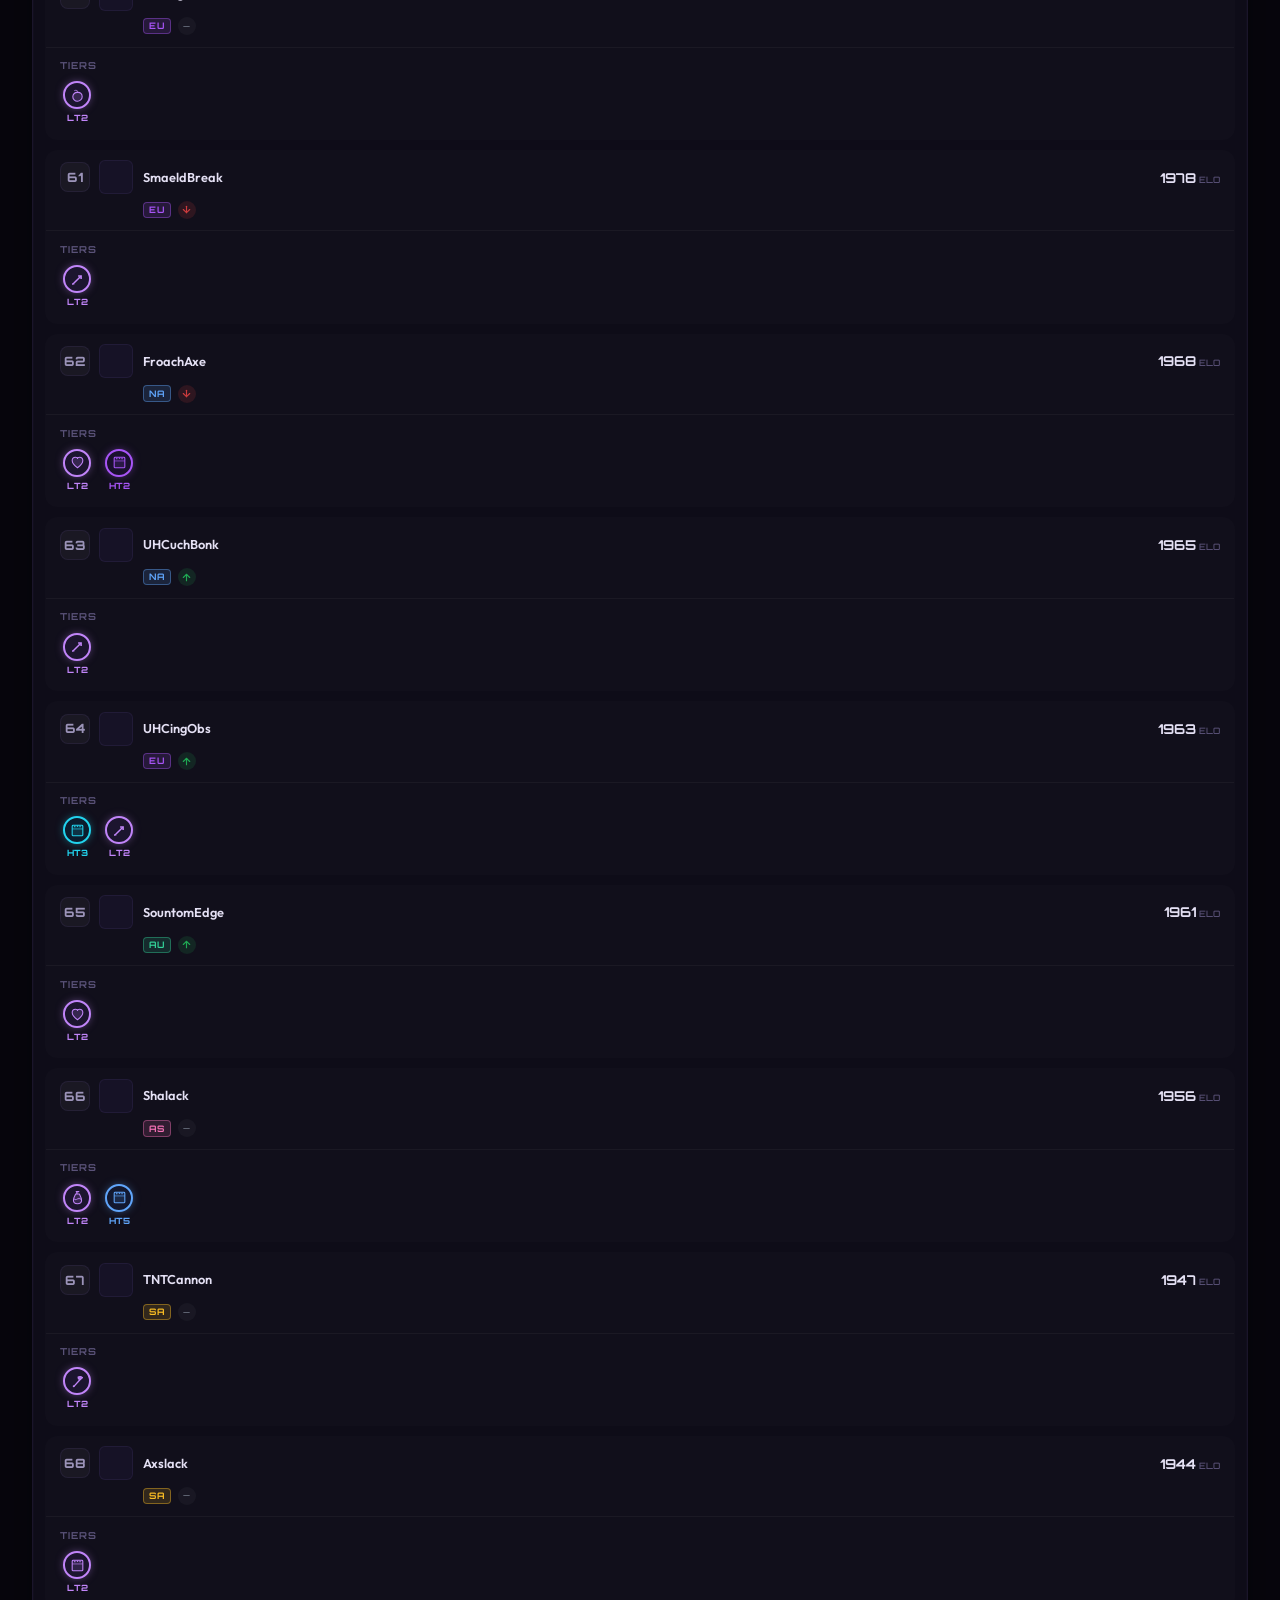
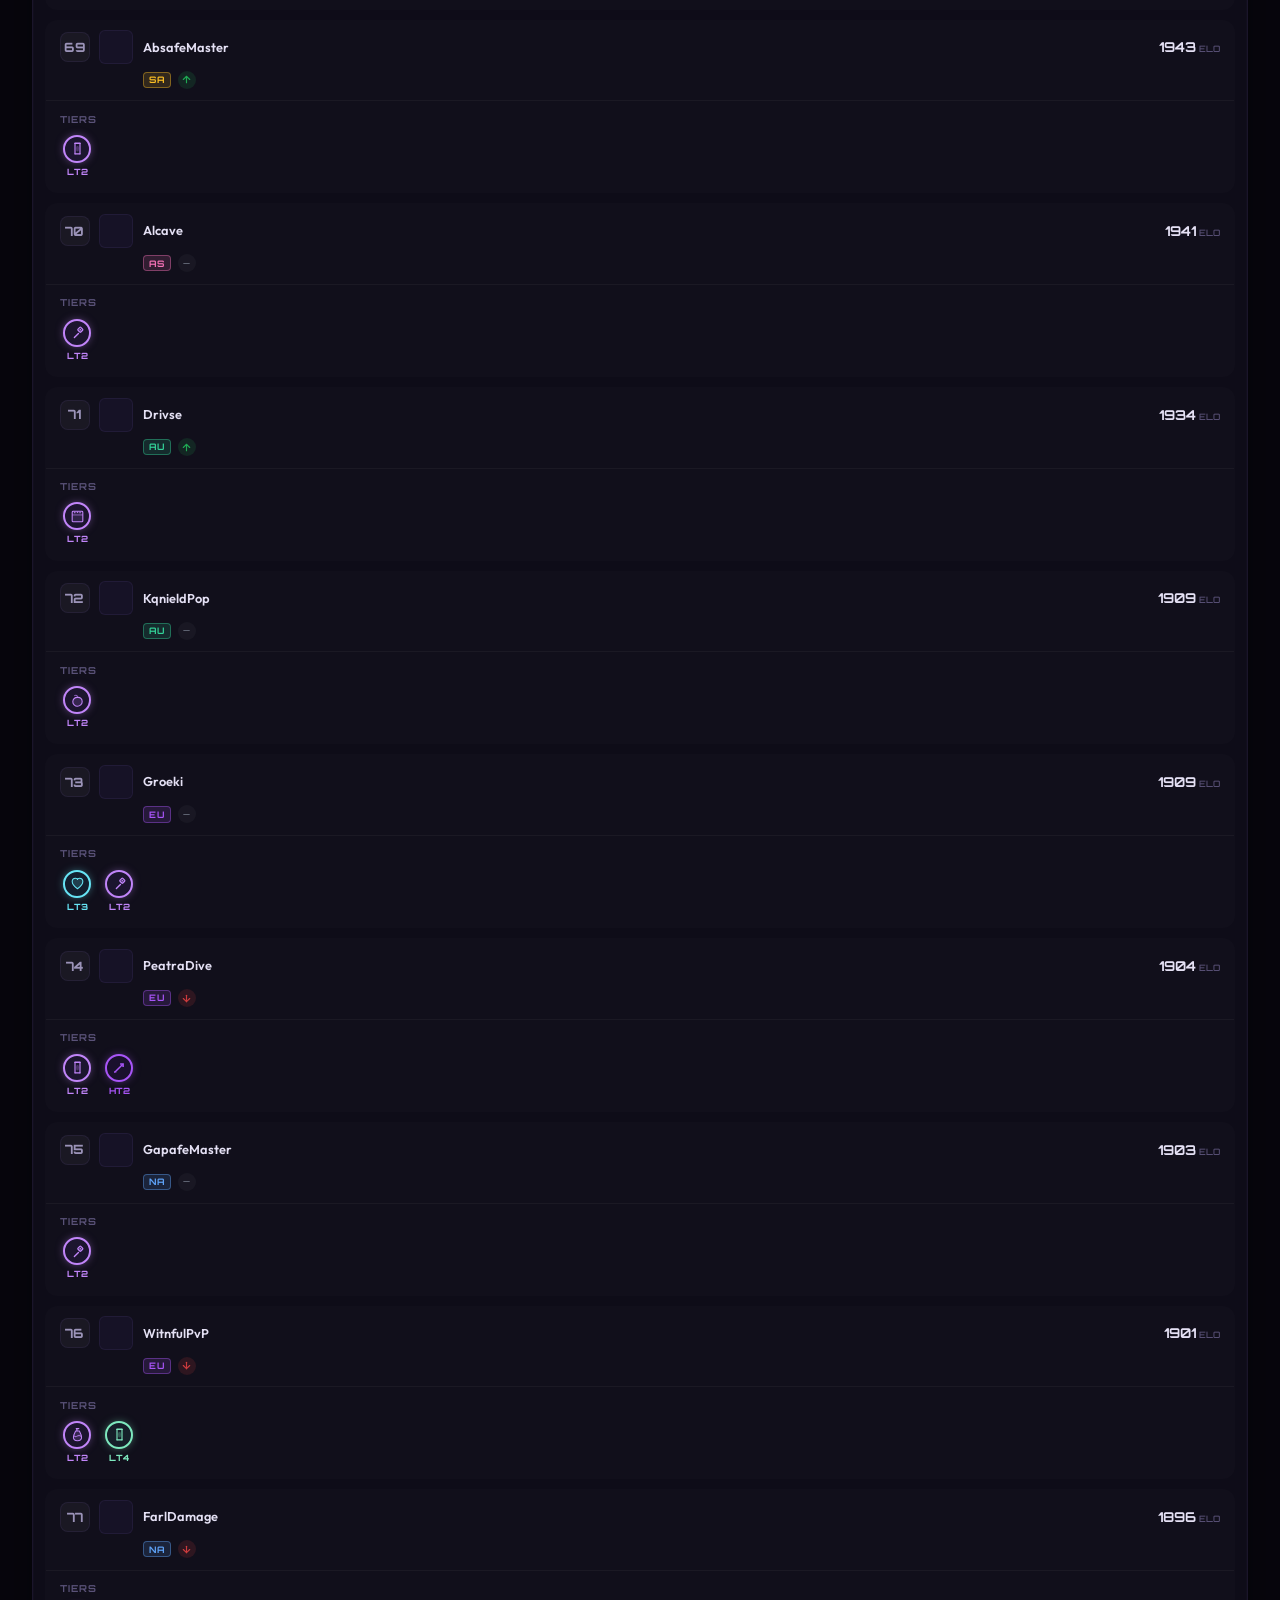
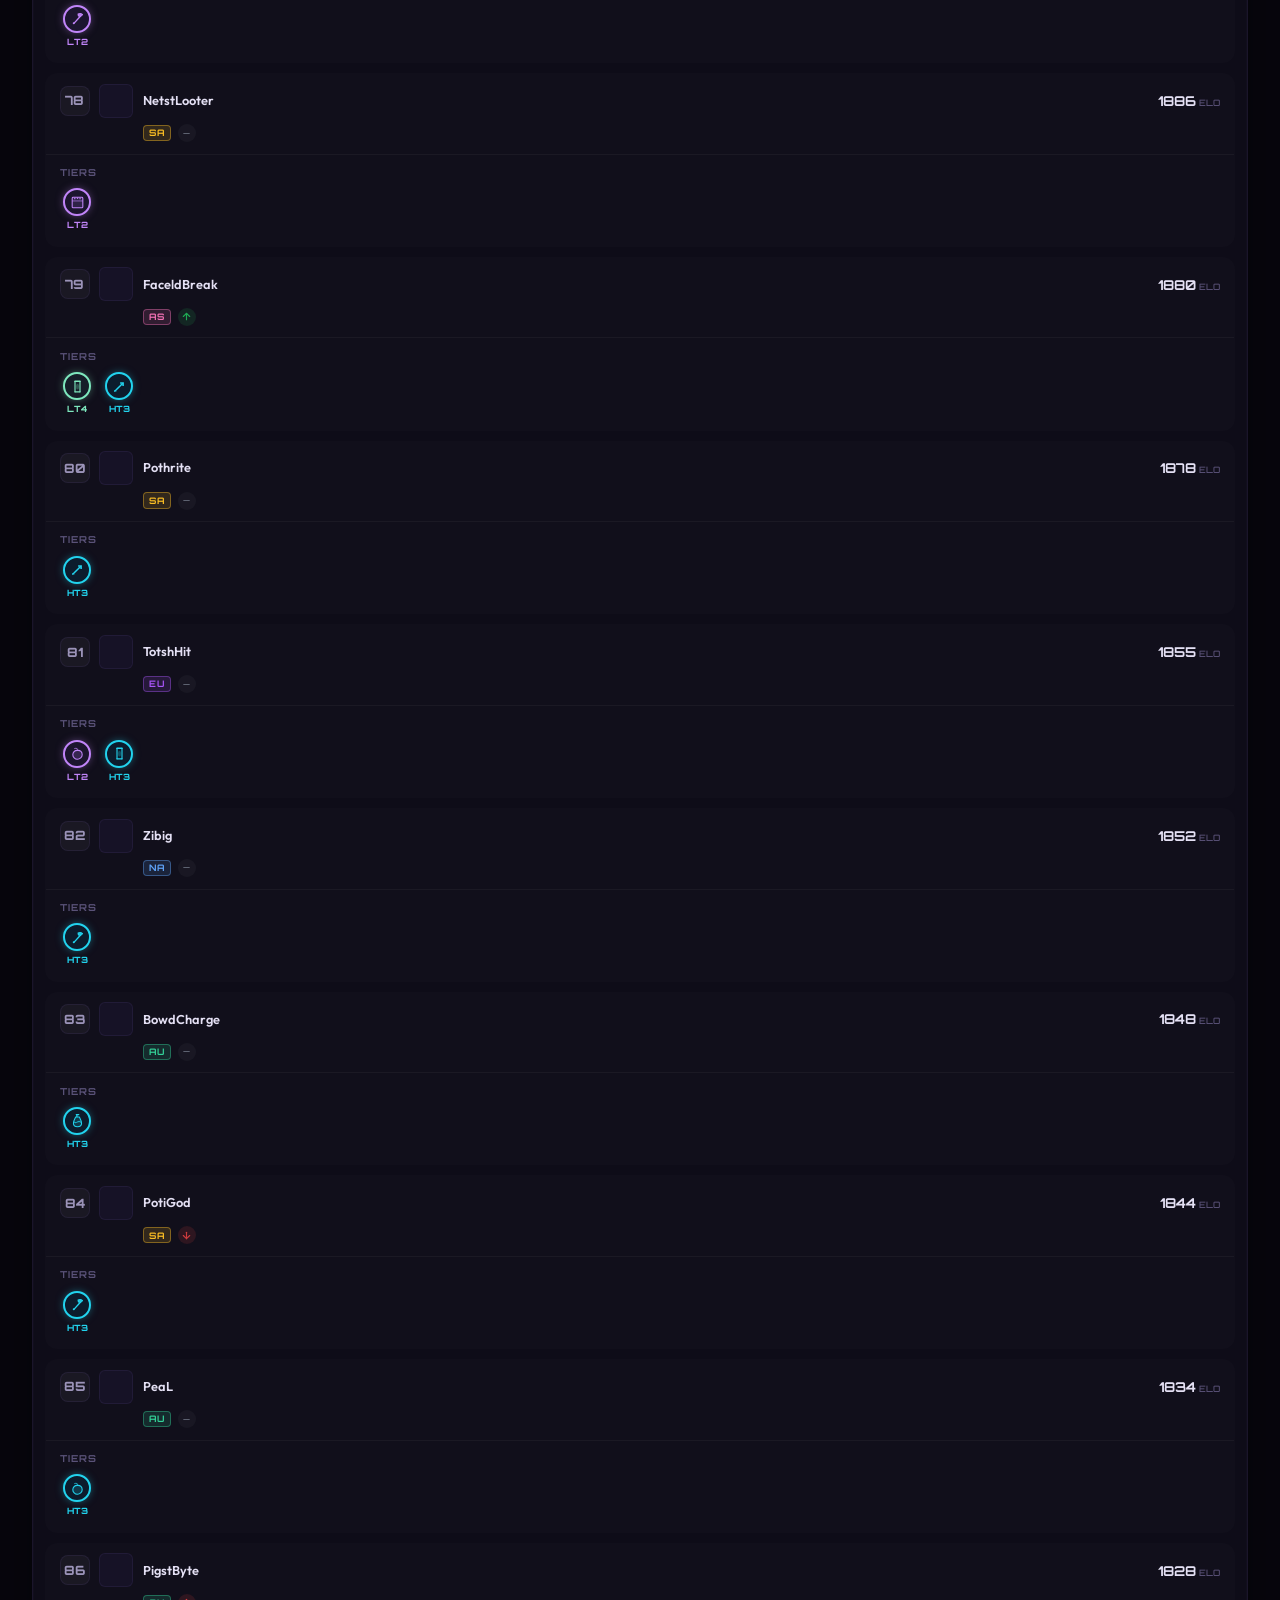
==== commit 33493bfc: "Add files via upload" ====
--- a/index.html
+++ b/index.html
@@ -300,7 +300,7 @@
         </div>
         <div class="modal-section" id="modalGamemodesSection">
           <div class="modal-section-title">All Gamemode Tiers</div>
-          <div class="modal-gamemode-grid" id="modalGamemodes"></div>
+          <div class="modal-gamemode-list" id="modalGamemodes"></div>
         </div>
         <div class="modal-section">
           <div class="modal-section-title">Links</div>
--- a/styles.css
+++ b/styles.css
@@ -1008,8 +1008,10 @@
 .overall-card-row2 {
   display: flex;
   align-items: center;
-  gap: 0.5rem;
+  gap: 0.4rem;
+  flex-wrap: wrap;
   padding-left: calc(30px + 0.6rem + 34px + 0.6rem); /* align under the name, past rank badge + avatar */
+  min-width: 0;
 }
 
 .overall-card-row2 .tier-tag {
@@ -1177,8 +1179,9 @@
   font-size: 0.85rem;
   color: var(--text-primary);
   flex-shrink: 0;
-  min-width: 62px;
+  min-width: 0;
   text-align: right;
+  white-space: nowrap;
 }
 
 .rank-row-elo small {
@@ -1201,55 +1204,85 @@
   padding: 0.22rem 0.5rem;
 }
 
-/* Modal — full gamemode-tier grid (every mode the player is ranked in) */
-.modal-gamemode-grid {
-  display: grid;
-  grid-template-columns: repeat(auto-fill, minmax(120px, 1fr));
+/* Modal — vertical "Gamemode Tiers" list: one row per mode with icon,
+   mode name + tier badge, and point value, sorted highest tier first. */
+.modal-gamemode-list {
+  display: flex;
+  flex-direction: column;
   gap: 8px;
 }
 
-.modal-gamemode-cell {
+.tier-list-row {
+  display: flex;
+  align-items: center;
+  gap: 0.75rem;
+  padding: 0.7rem 0.85rem;
+  border-radius: var(--radius-md, 10px);
+  background: var(--bg-card);
+  border: 1px solid var(--border-subtle);
+  transition: background 0.15s ease, border-color 0.15s ease;
+}
+
+.tier-list-row:hover {
+  background: var(--bg-card-hover);
+}
+
+.tier-list-row.is-current {
+  background: color-mix(in srgb, var(--cell-color) 12%, transparent);
+  border-color: color-mix(in srgb, var(--cell-color) 45%, transparent);
+}
+
+.tier-list-row-icon {
+  width: 40px;
+  height: 40px;
+  flex-shrink: 0;
+  border-radius: 50%;
+  display: flex;
+  align-items: center;
+  justify-content: center;
+  background: color-mix(in srgb, var(--cell-color) 12%, #0A0818);
+  border: 1.5px solid color-mix(in srgb, var(--cell-color) 40%, transparent);
+}
+
+.tier-list-row-info {
+  flex: 1;
+  min-width: 0;
   display: flex;
   flex-direction: column;
-  align-items: center;
-  justify-content: center;
-  gap: 6px;
-  padding: 0.65rem 0.5rem;
-  border-radius: var(--radius-md, 10px);
-  background: color-mix(in srgb, var(--cell-color) 8%, transparent);
-  border: 1px solid color-mix(in srgb, var(--cell-color) 26%, transparent);
-  transition: background 0.15s ease, border-color 0.15s ease;
-}
-
-.modal-gamemode-cell:hover {
-  background: color-mix(in srgb, var(--cell-color) 14%, transparent);
-  border-color: color-mix(in srgb, var(--cell-color) 45%, transparent);
-}
-
-.modal-gamemode-cell-icon {
-  color: var(--cell-color);
-  opacity: 0.9;
-}
-
-.modal-gamemode-cell-label {
+  gap: 2px;
+}
+
+.tier-list-row-mode {
+  font-size: 0.88rem;
+  font-weight: 600;
+  color: var(--text-primary);
+  white-space: nowrap;
+  overflow: hidden;
+  text-overflow: ellipsis;
+}
+
+.tier-list-row-tier {
   font-family: 'Orbitron', sans-serif;
-  font-size: 0.6rem;
-  font-weight: 600;
-  text-transform: uppercase;
-  letter-spacing: 0.4px;
-  color: var(--text-secondary);
-}
-
-.modal-gamemode-cell-tier {
-  font-family: 'Orbitron', sans-serif;
-  font-size: 0.72rem;
+  font-size: 0.68rem;
   font-weight: 800;
   color: var(--cell-color);
 }
 
-.modal-gamemode-cell.is-current {
-  background: color-mix(in srgb, var(--cell-color) 18%, transparent);
-  border-color: color-mix(in srgb, var(--cell-color) 60%, transparent);
+.tier-list-row-points {
+  font-family: 'Orbitron', sans-serif;
+  font-size: 0.85rem;
+  font-weight: 700;
+  color: var(--text-secondary);
+  flex-shrink: 0;
+  white-space: nowrap;
+}
+
+.tier-list-row-points small {
+  font-size: 0.6rem;
+  font-weight: 500;
+  color: var(--text-muted);
+  text-transform: uppercase;
+  margin-left: 2px;
 }
 
 /* ============================================
@@ -1704,6 +1737,58 @@
   .modal-stats-grid { grid-template-columns: 1fr 1fr; }
 
   .gamemode-tabs { padding: 0.4rem; gap: 0.3rem; }
+
+  /* Overall card: collapse the fixed indent so badges/status never overflow
+     or get clipped on narrow phones — row2 now sits flush left instead. */
+  .overall-card-row2 {
+    padding-left: 0;
+    margin-top: 0.15rem;
+  }
+  .overall-card-row1 { gap: 0.45rem; }
+  .rank-row-elo { font-size: 0.78rem; }
+  .overall-player-card-head { padding: 0.55rem 0.7rem; }
+  .overall-player-card-tiers { padding: 0.6rem 0.7rem 0.7rem; }
+  .tier-icon-cell { width: 30px; }
+  .tier-icon-circle { width: 25px; height: 25px; }
+}
+
+/* ============================================
+   TOUCH / SCROLL SMOOTHNESS
+   ============================================ */
+@media (hover: none) and (pointer: coarse) {
+  /* Remove hover-only affordances that otherwise stick after a tap on touch
+     devices, and give tappable rows a real, sized hit target. */
+  .overall-player-card:active,
+  .player-row:active,
+  .rank-row:active {
+    background: rgba(255, 255, 255, 0.06);
+  }
+  .gamemode-tab,
+  .discord-cta,
+  .overall-player-card,
+  .player-row,
+  .rank-row {
+    -webkit-tap-highlight-color: transparent;
+  }
+}
+
+html {
+  scroll-behavior: smooth;
+  -webkit-text-size-adjust: 100%;
+}
+
+body {
+  -webkit-overflow-scrolling: touch;
+  overscroll-behavior-y: none;
+}
+
+img {
+  max-width: 100%;
+  height: auto;
+}
+
+* {
+  -webkit-tap-highlight-color: transparent;
 }
 
 /* ============================================
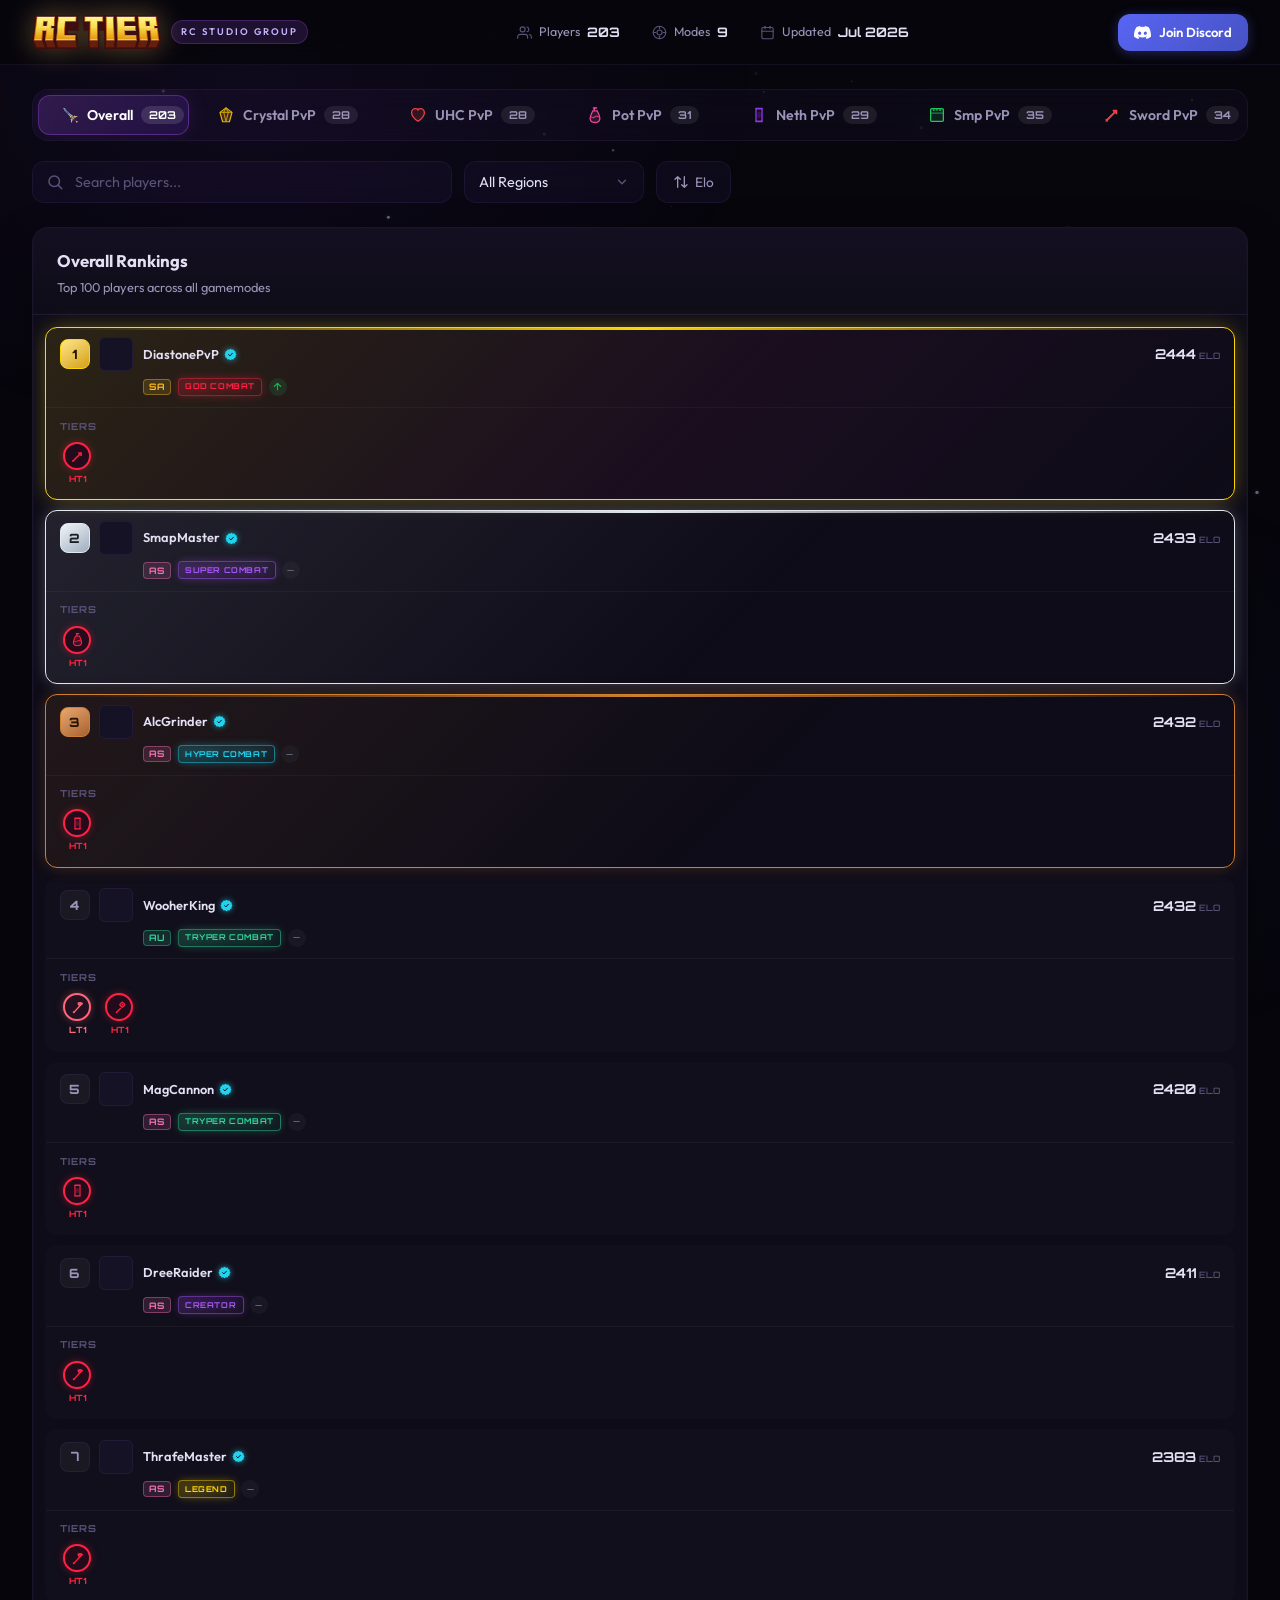
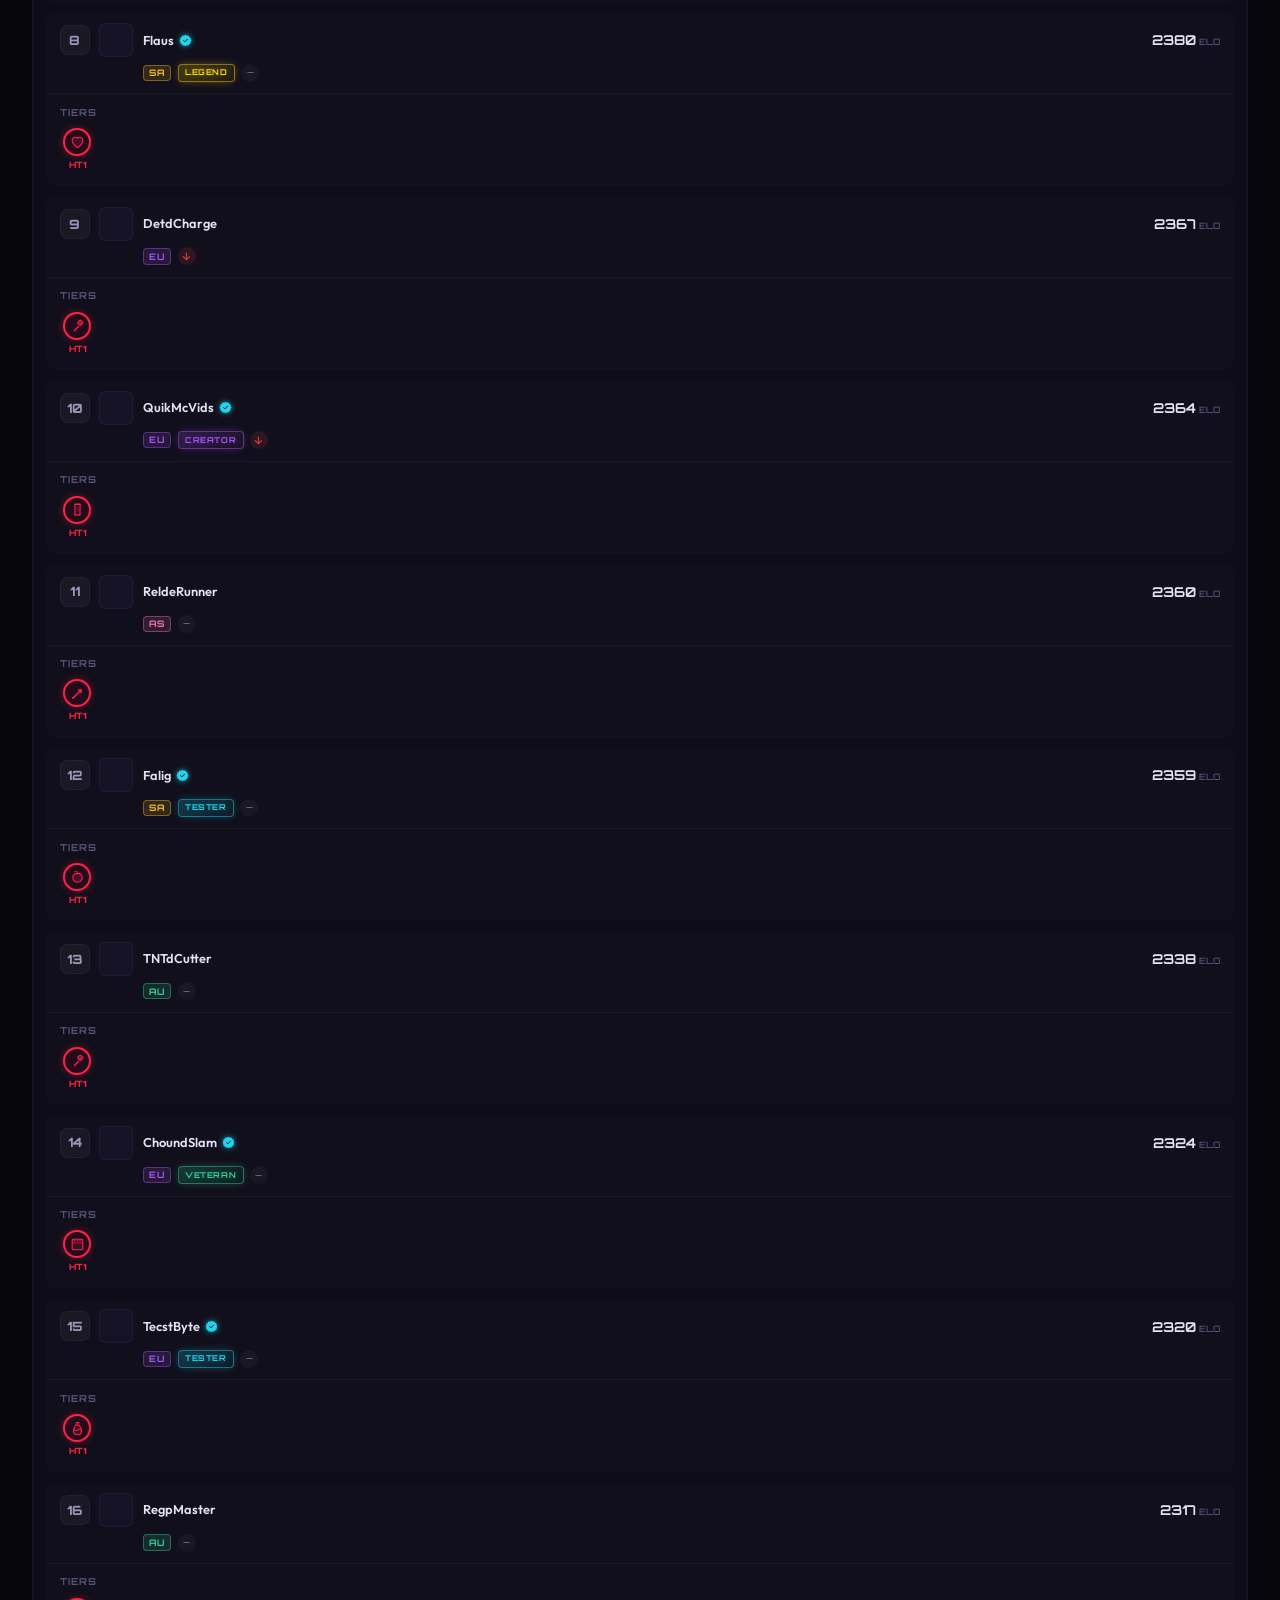
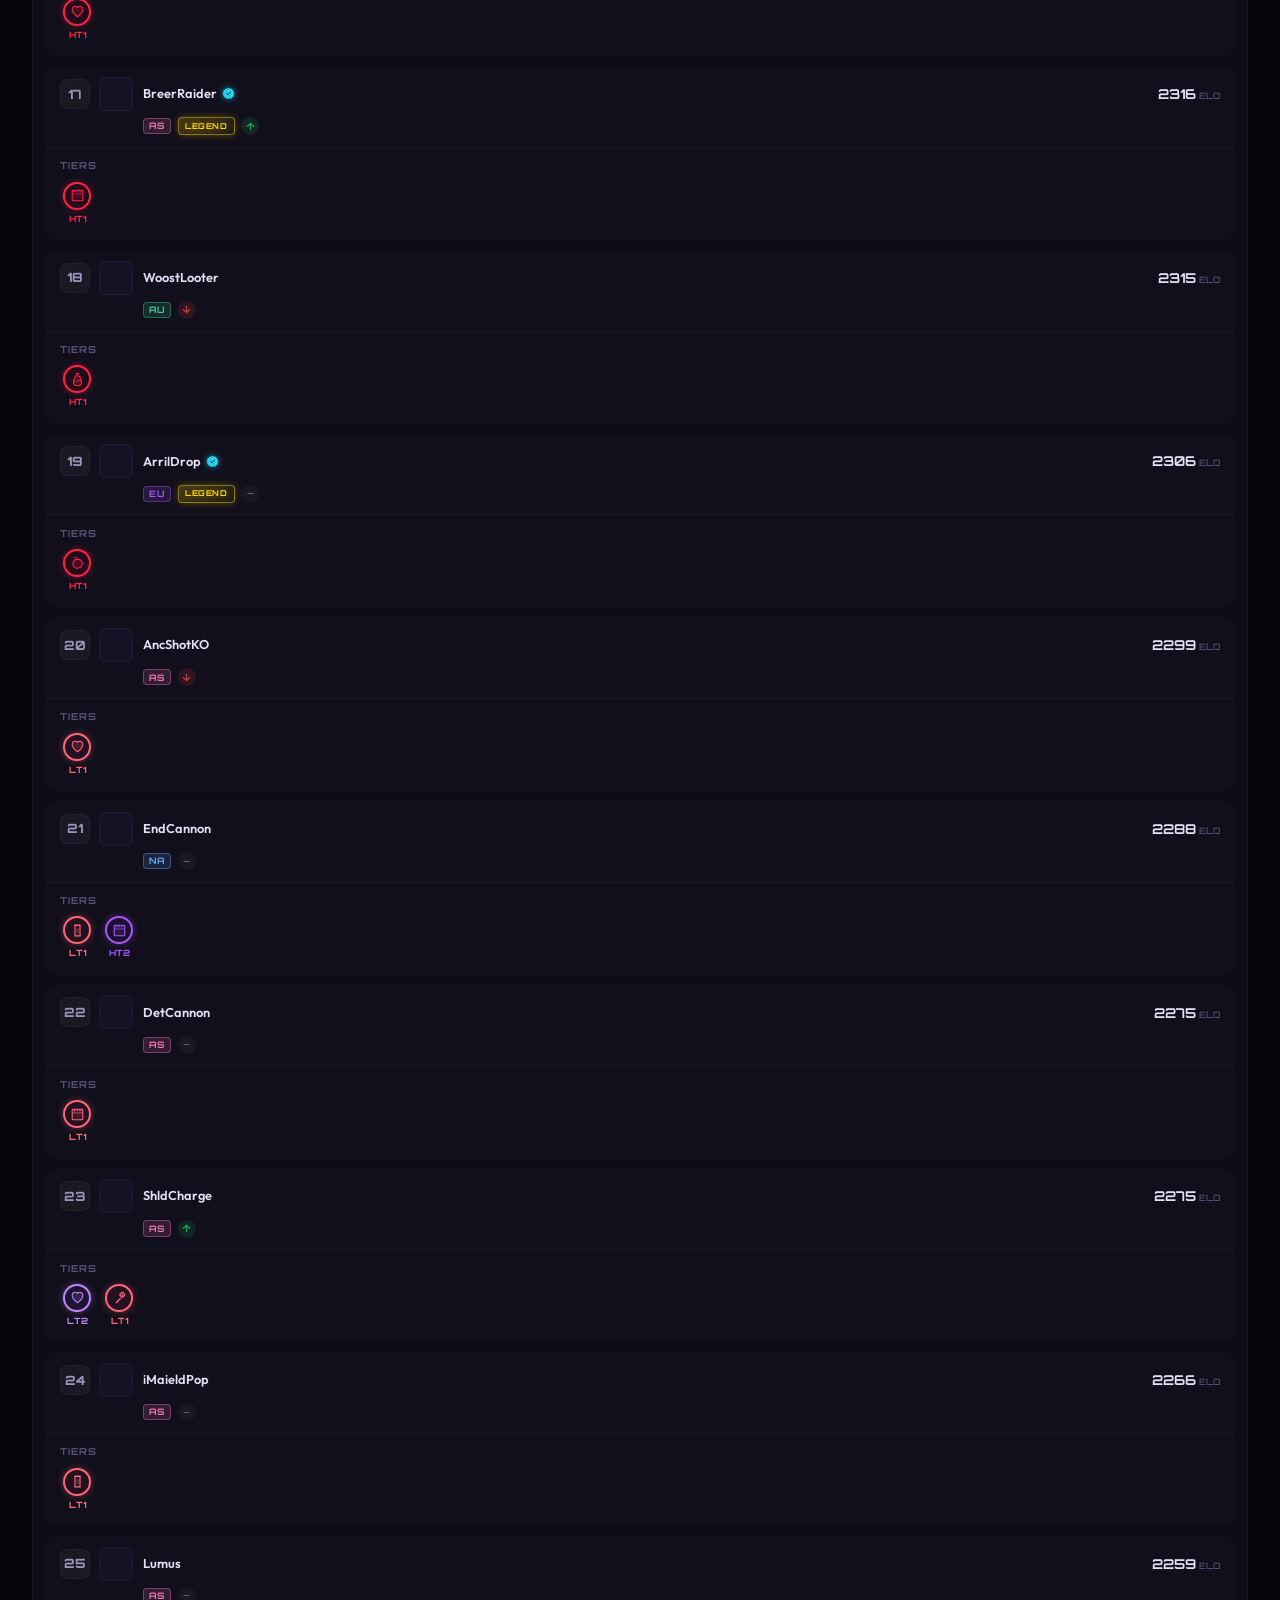
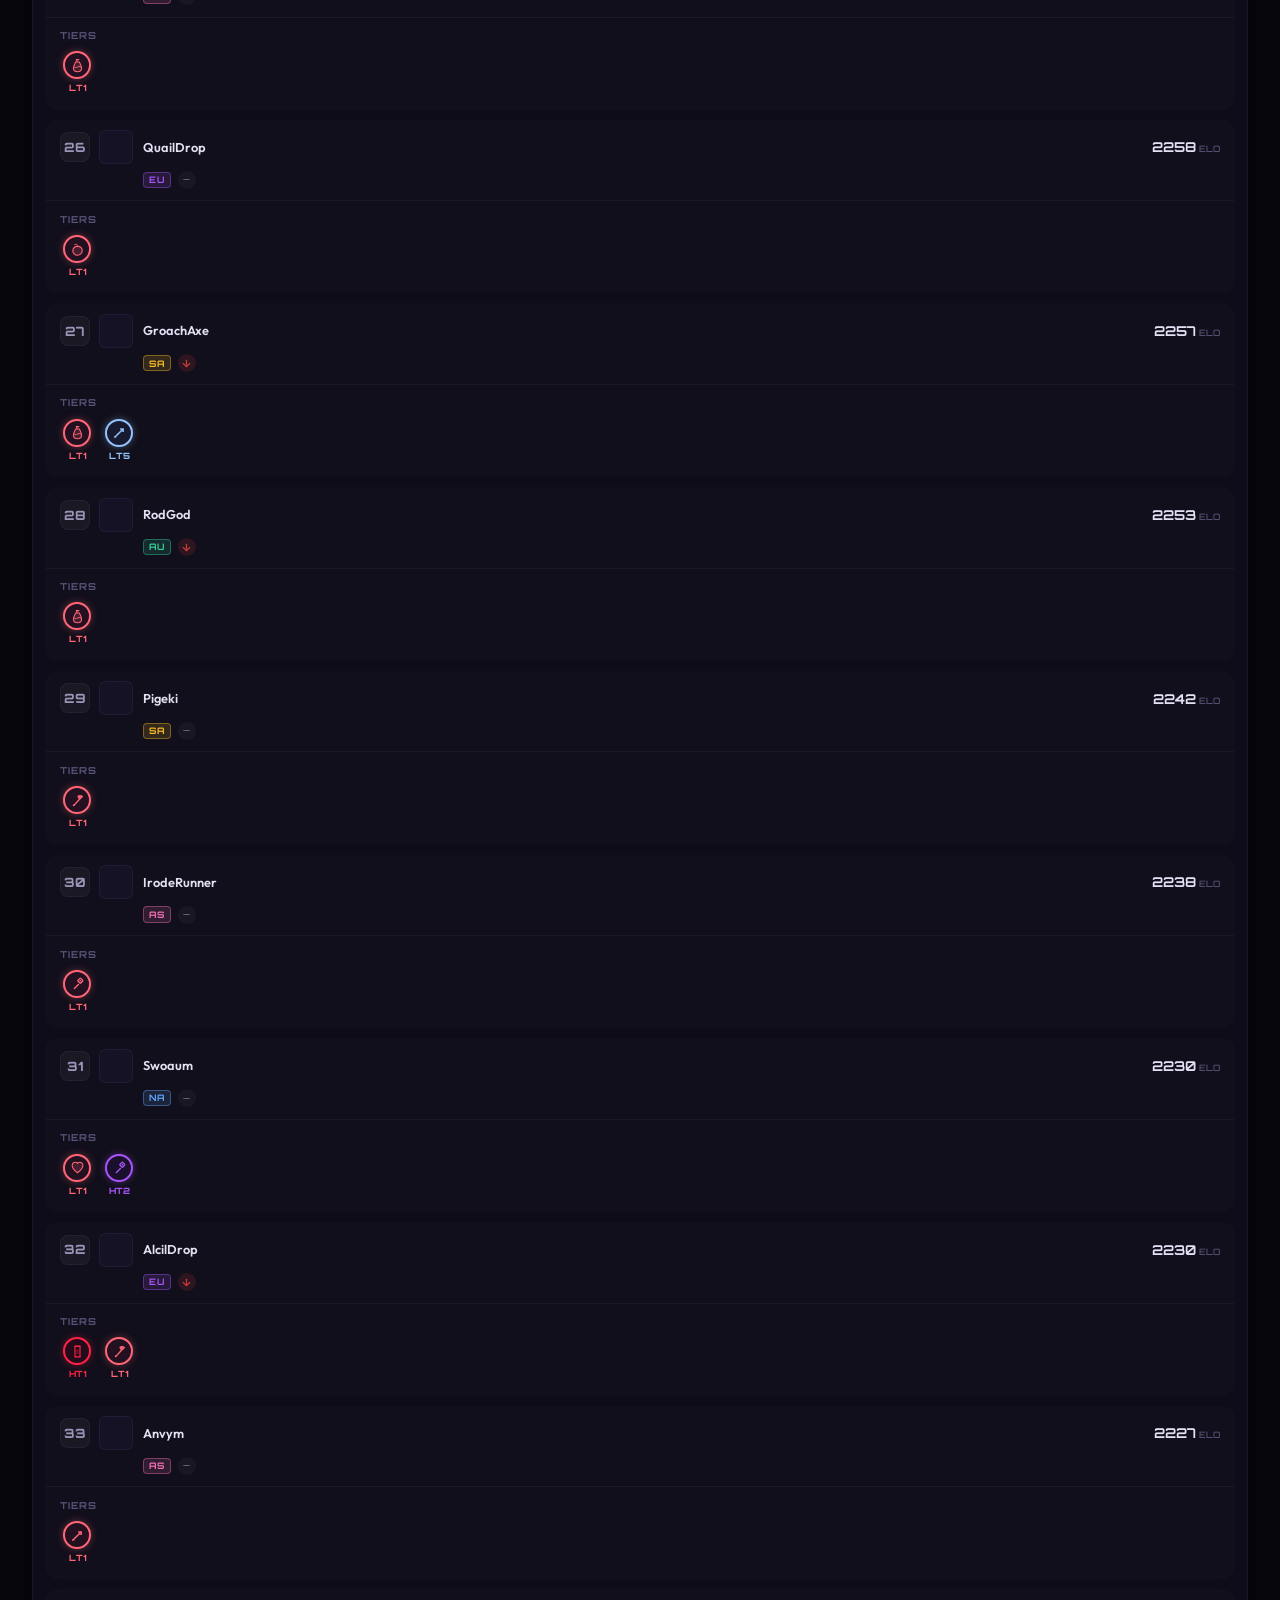
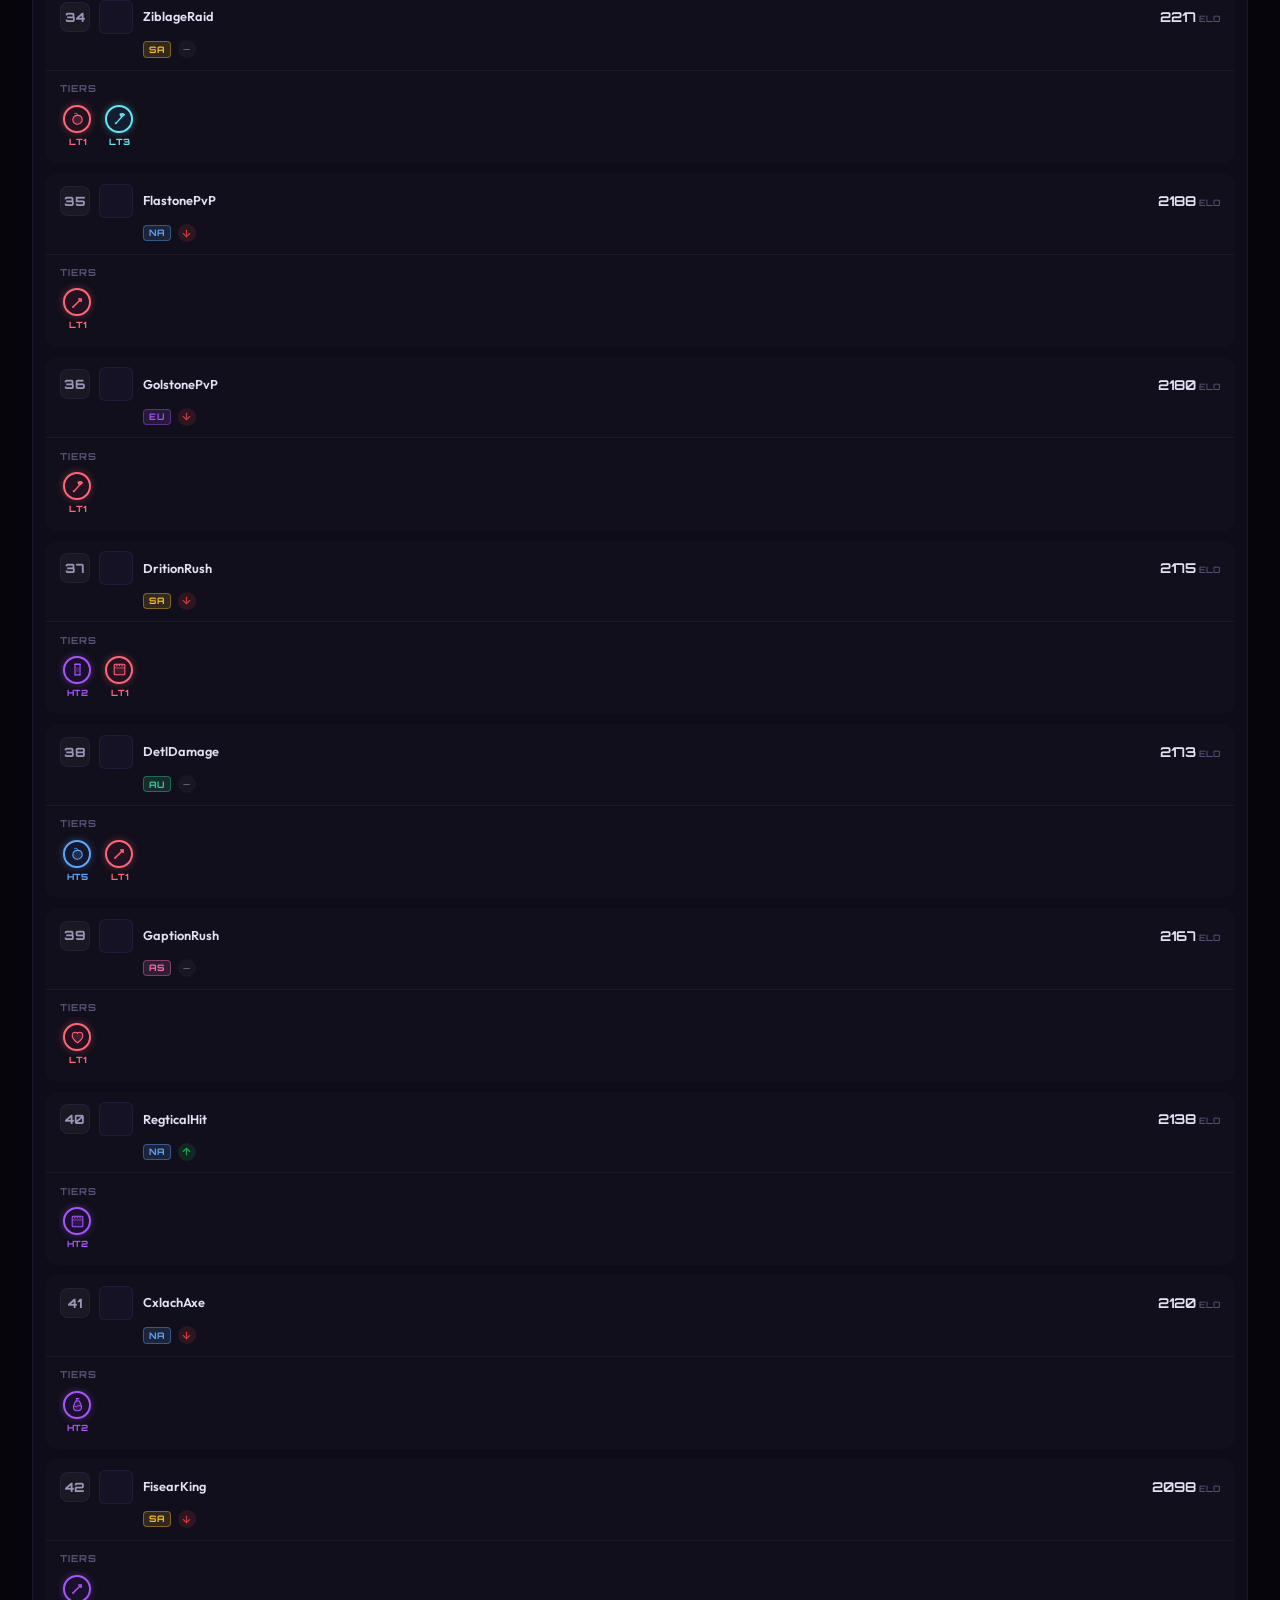
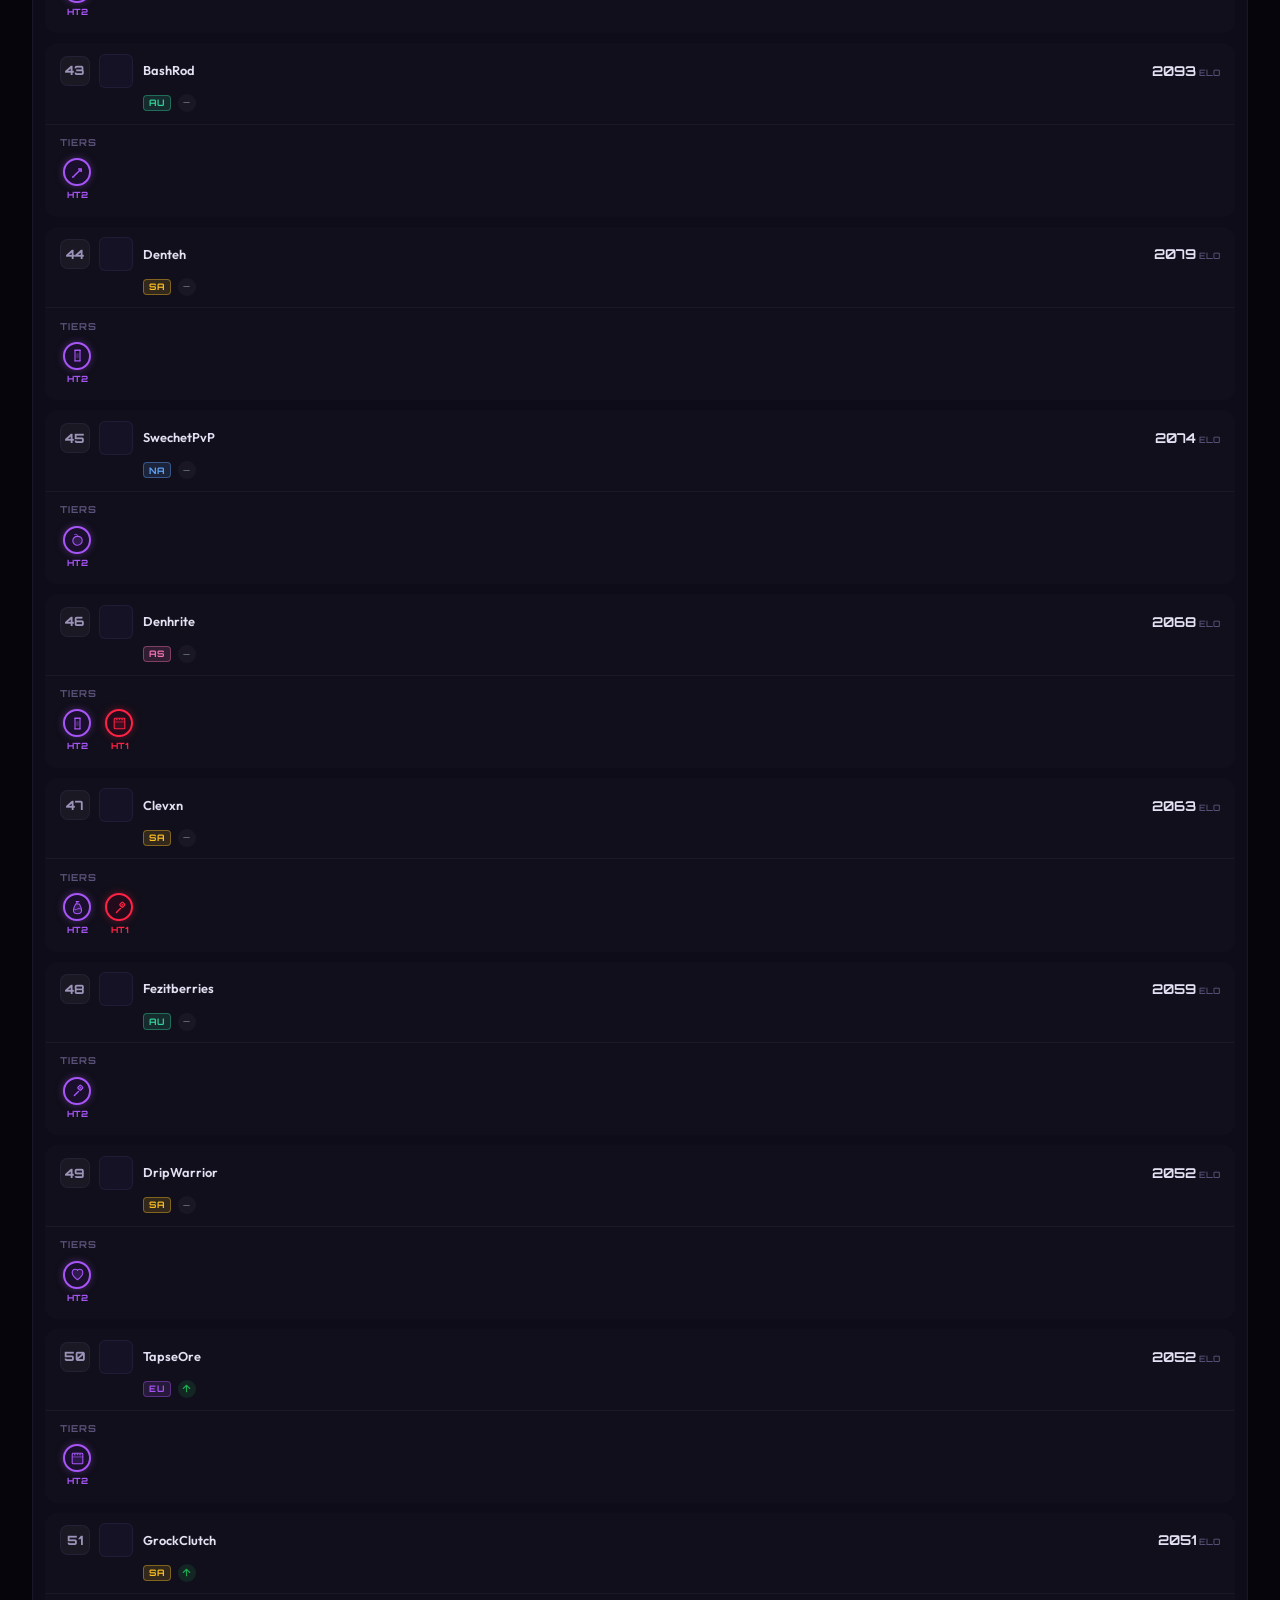
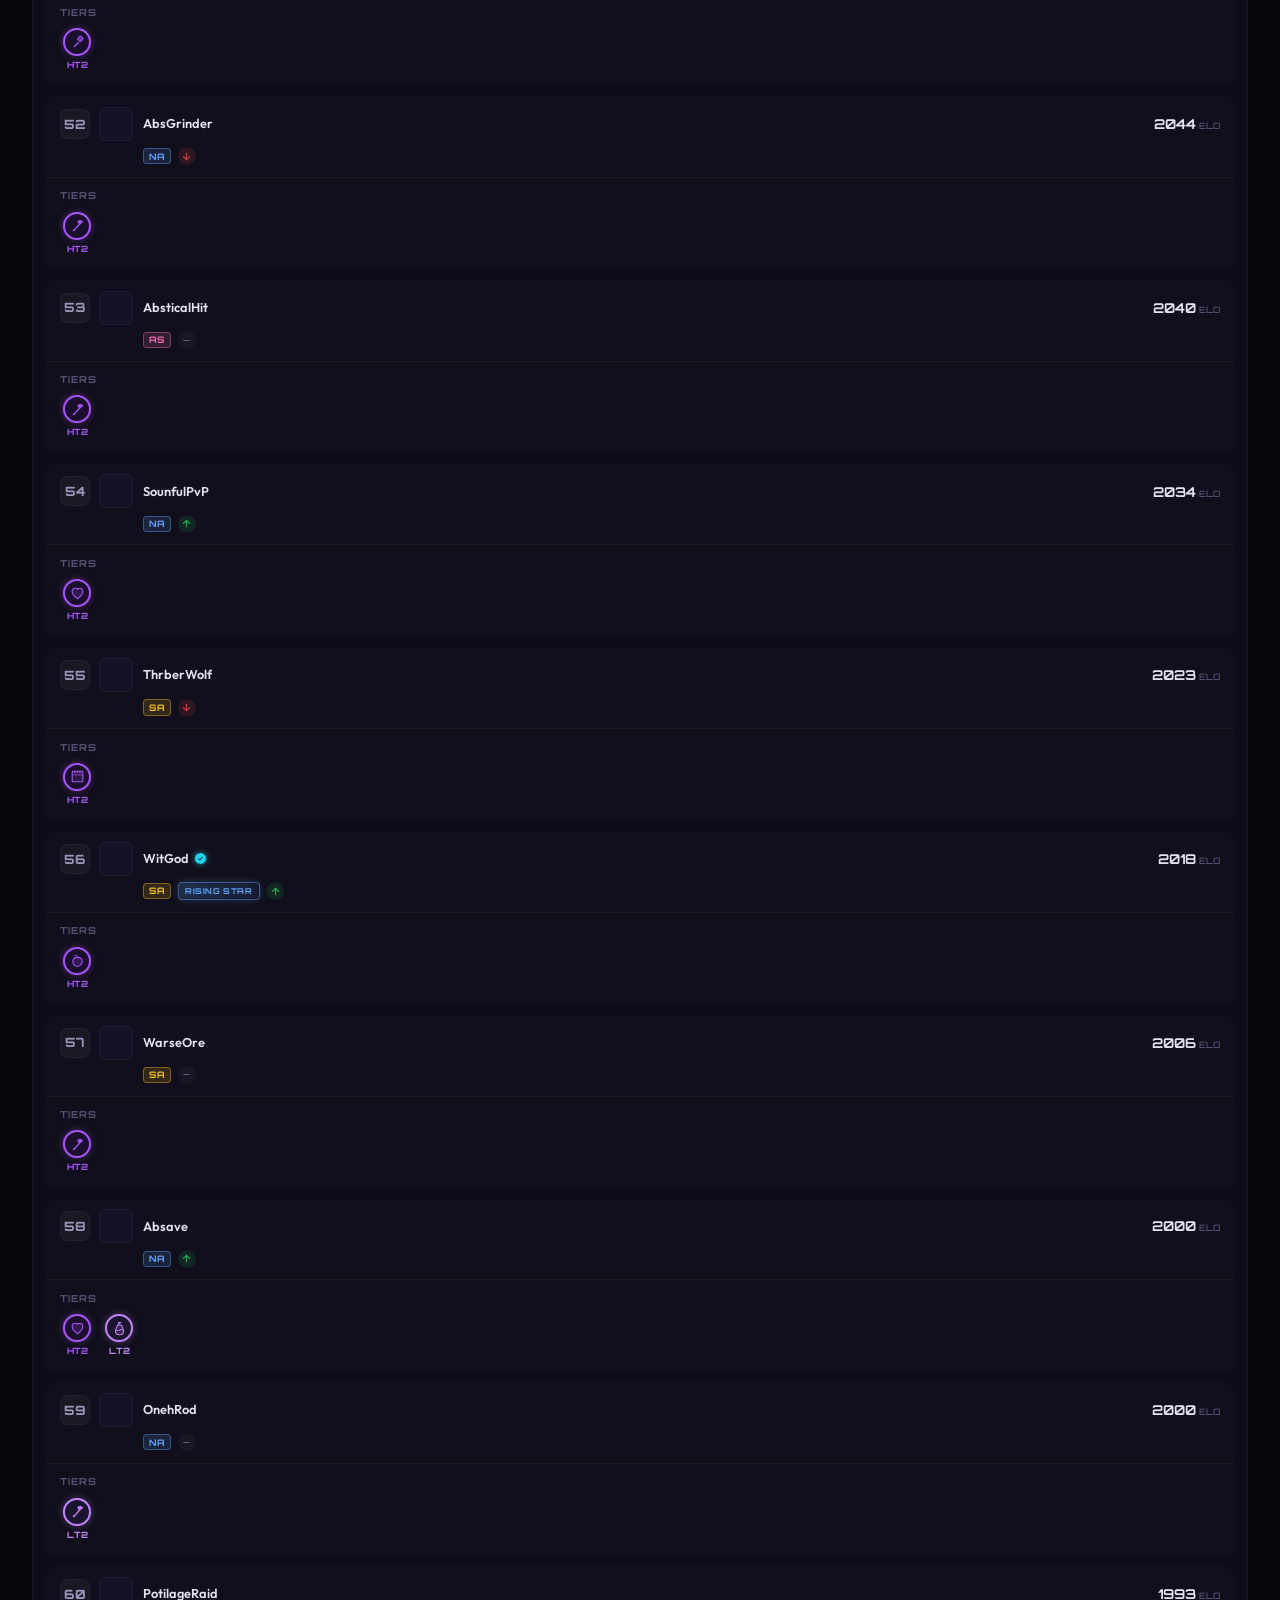
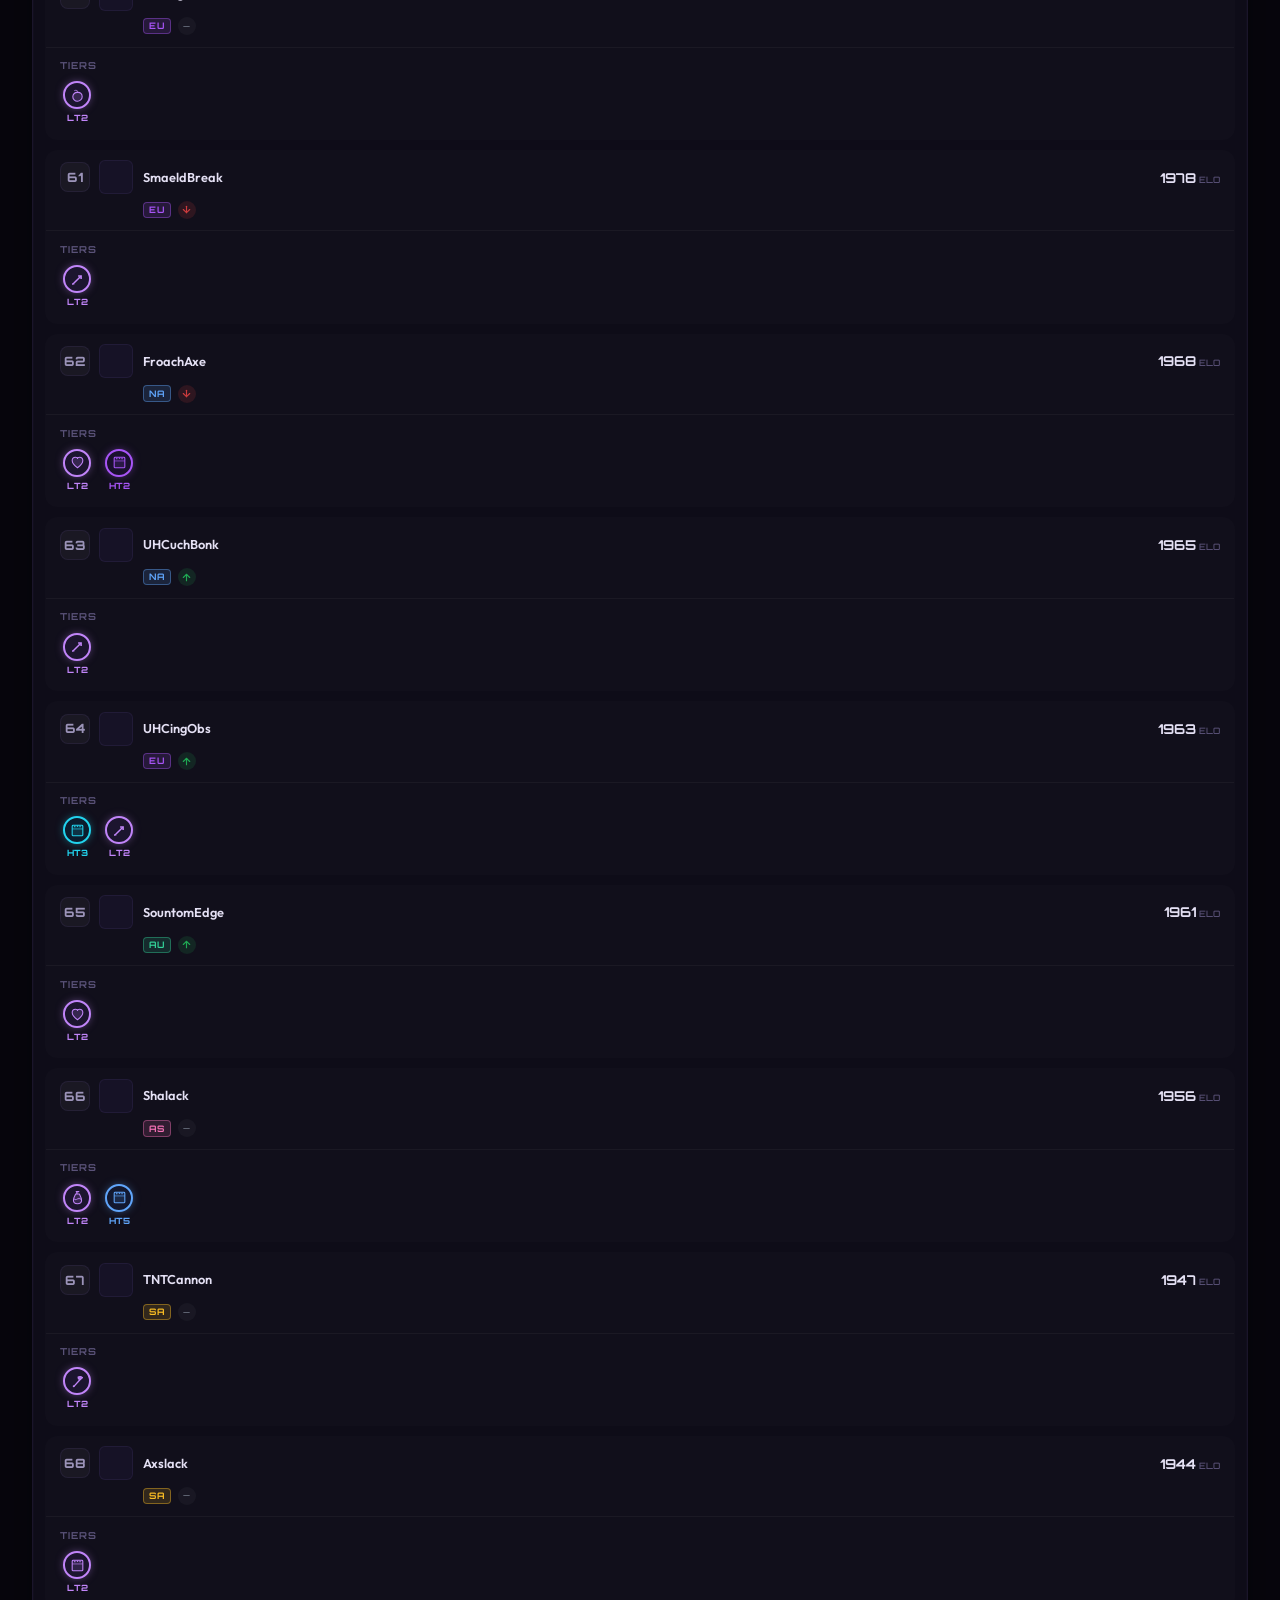
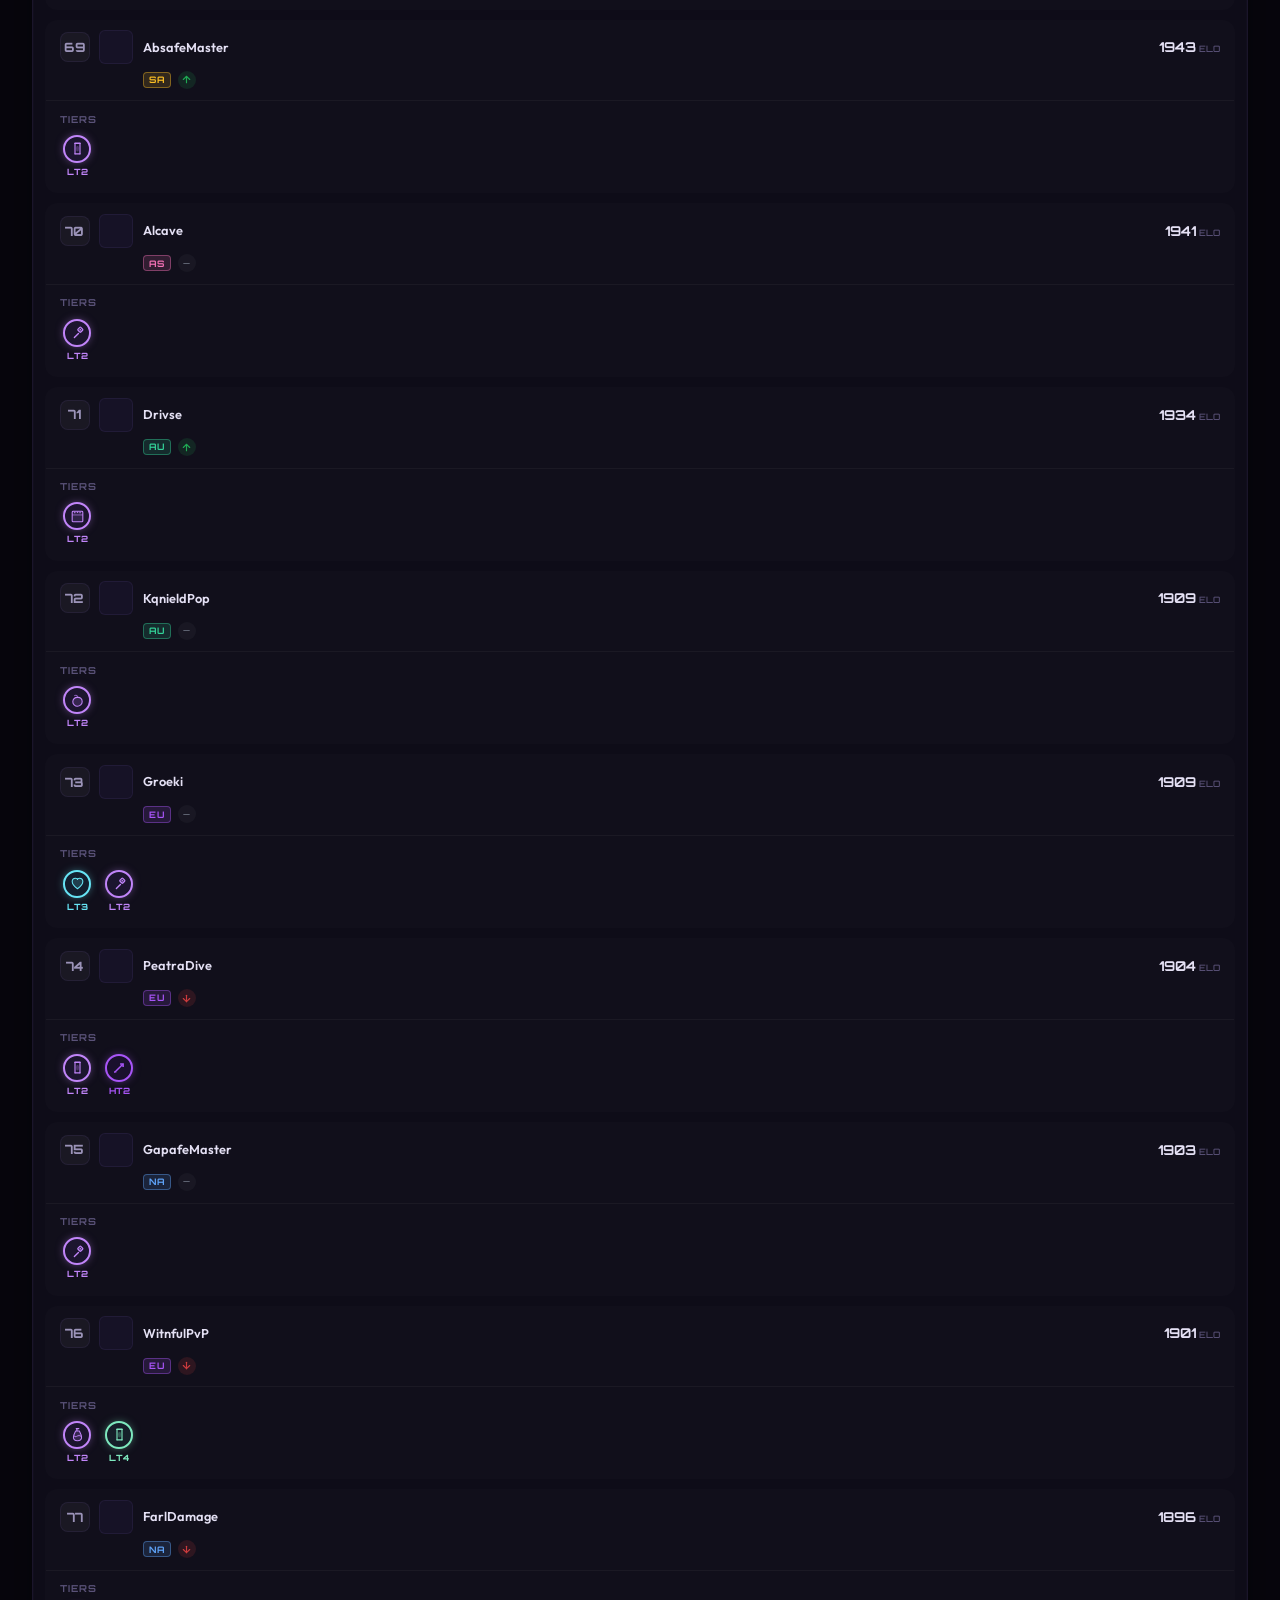
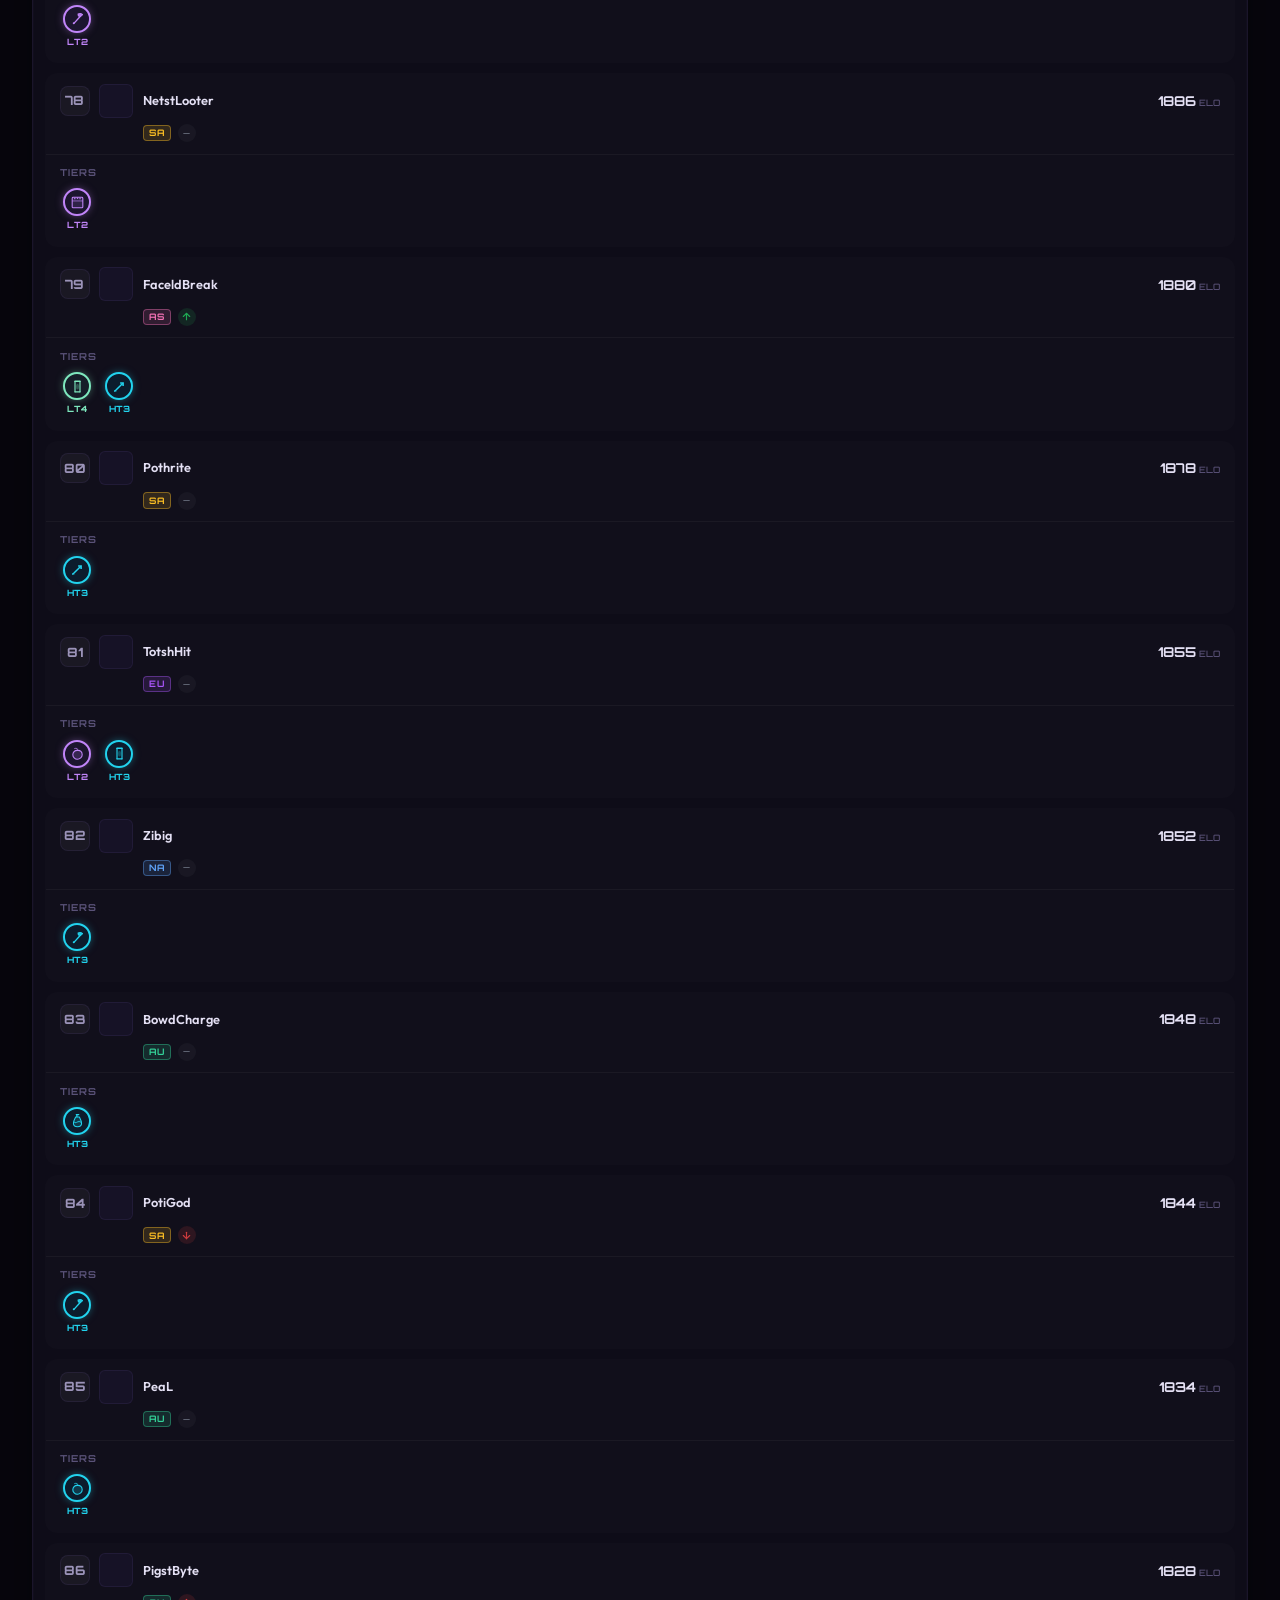
==== commit 8c2eb4a6: "Add files via upload" ====
--- a/index.html
+++ b/index.html
@@ -125,6 +125,10 @@
       <line x1="18" y1="6" x2="6" y2="18"/>
       <line x1="6" y1="6" x2="18" y2="18"/>
     </symbol>
+    <!-- Chevron Down -->
+    <symbol id="icon-chevron-down" viewBox="0 0 24 24" fill="none" stroke="currentColor" stroke-width="2.4" stroke-linecap="round" stroke-linejoin="round">
+      <path d="M6 9l6 6 6-6"/>
+    </symbol>
     <!-- Globe -->
     <symbol id="icon-globe" viewBox="0 0 24 24" fill="none" stroke="currentColor" stroke-width="1.8" stroke-linecap="round" stroke-linejoin="round">
       <circle cx="12" cy="12" r="10"/>
@@ -255,15 +259,19 @@
         <input type="text" class="search-input" id="searchInput" placeholder="Search players..." autocomplete="off" />
         <svg class="search-icon-svg" width="18" height="18"><use href="#icon-search"/></svg>
       </div>
-      <div class="region-select-wrapper">
-        <select class="region-select" id="regionFilter">
-          <option value="all">All Regions</option>
-          <option value="NA">NA — North America</option>
-          <option value="EU">EU — Europe</option>
-          <option value="AS">AS — Asia</option>
-          <option value="AU">AU — Oceania</option>
-          <option value="SA">SA — South America</option>
-        </select>
+      <div class="region-select-wrapper" id="regionSelectWrapper">
+        <button type="button" class="region-select-btn" id="regionSelectBtn">
+          <span id="regionSelectLabel">All Regions</span>
+          <svg class="region-select-caret" width="14" height="14"><use href="#icon-chevron-down"/></svg>
+        </button>
+        <div class="region-select-menu" id="regionSelectMenu">
+          <button type="button" class="region-select-option active" data-value="all">All Regions</button>
+          <button type="button" class="region-select-option" data-value="NA">NA — North America</button>
+          <button type="button" class="region-select-option" data-value="EU">EU — Europe</button>
+          <button type="button" class="region-select-option" data-value="AS">AS — Asia</button>
+          <button type="button" class="region-select-option" data-value="AU">AU — Oceania</button>
+          <button type="button" class="region-select-option" data-value="SA">SA — South America</button>
+        </div>
       </div>
       <button class="sort-btn" id="sortBtn" title="Toggle sort order">
         <svg width="16" height="16"><use href="#icon-sort"/></svg>
--- a/styles.css
+++ b/styles.css
@@ -297,9 +297,14 @@
   border-radius: var(--radius-lg);
   border: 1px solid var(--border-subtle);
   backdrop-filter: blur(12px);
-  width: fit-content;
+  max-width: 100%;
+  overflow-x: auto;
+  -webkit-overflow-scrolling: touch;
+  scrollbar-width: none;
   margin-bottom: 1.25rem;
 }
+
+.gamemode-tabs::-webkit-scrollbar { display: none; }
 
 .gamemode-tab {
   position: relative;
@@ -433,12 +438,15 @@
 
 .search-input:focus + .search-icon { color: #A855F7; }
 
-/* Region Select */
+/* Region Select (custom, theme-matched dropdown) */
 .region-select-wrapper { position: relative; }
 
-.region-select {
-  appearance: none;
-  padding: 11px 40px 11px 14px;
+.region-select-btn {
+  display: flex;
+  align-items: center;
+  justify-content: space-between;
+  gap: 10px;
+  padding: 11px 14px;
   background: rgba(140, 100, 255, 0.05);
   border: 1px solid var(--border-subtle);
   border-radius: var(--radius-md);
@@ -452,25 +460,76 @@
   min-width: 180px;
 }
 
-.region-select:focus {
-  border-color: rgba(168, 85, 247, 0.45);
-  box-shadow: 0 0 0 3px rgba(168, 85, 247, 0.1);
-}
-
-.region-select option {
-  background: var(--bg-secondary);
-  color: var(--text-primary);
-}
-
-.region-select-wrapper::after {
-  content: '▾';
+.region-select-btn:hover {
+  border-color: rgba(168, 85, 247, 0.35);
+  background: rgba(168, 85, 247, 0.08);
+}
+
+.region-select-wrapper.open .region-select-btn {
+  border-color: rgba(168, 85, 247, 0.5);
+  box-shadow: 0 0 0 3px rgba(168, 85, 247, 0.12);
+}
+
+.region-select-caret {
+  flex-shrink: 0;
+  color: var(--text-muted);
+  transition: transform var(--transition-fast);
+}
+
+.region-select-wrapper.open .region-select-caret {
+  transform: rotate(180deg);
+  color: #c084fc;
+}
+
+.region-select-menu {
   position: absolute;
-  right: 14px;
-  top: 50%;
-  transform: translateY(-50%);
-  color: var(--text-muted);
-  pointer-events: none;
-  font-size: 0.85rem;
+  top: calc(100% + 8px);
+  left: 0;
+  right: 0;
+  min-width: 220px;
+  background: rgba(10, 8, 20, 0.92);
+  border: 1px solid rgba(168, 85, 247, 0.25);
+  border-radius: var(--radius-md);
+  backdrop-filter: blur(20px);
+  box-shadow: 0 12px 40px rgba(0,0,0,0.55), 0 0 0 1px rgba(168,85,247,0.08), 0 0 30px rgba(168,85,247,0.1);
+  padding: 6px;
+  z-index: 50;
+  opacity: 0;
+  visibility: hidden;
+  transform: translateY(-6px);
+  transition: opacity 0.16s ease, transform 0.16s ease, visibility 0.16s;
+}
+
+.region-select-wrapper.open .region-select-menu {
+  opacity: 1;
+  visibility: visible;
+  transform: translateY(0);
+}
+
+.region-select-option {
+  display: block;
+  width: 100%;
+  text-align: left;
+  padding: 10px 12px;
+  background: transparent;
+  border: none;
+  border-radius: 8px;
+  color: var(--text-secondary);
+  font-family: 'Outfit', sans-serif;
+  font-size: 0.88rem;
+  cursor: pointer;
+  transition: background var(--transition-fast), color var(--transition-fast);
+}
+
+.region-select-option:hover {
+  background: rgba(168, 85, 247, 0.12);
+  color: #fff;
+}
+
+.region-select-option.active {
+  background: linear-gradient(135deg, rgba(168, 85, 247, 0.22), rgba(109, 40, 217, 0.16));
+  color: #fff;
+  font-weight: 600;
 }
 
 /* Sort Button */
@@ -1694,7 +1753,8 @@
 
   .filter-row { flex-direction: column; align-items: stretch; gap: 0.6rem; }
   .search-wrapper { max-width: 100%; }
-  .region-select { width: 100%; }
+  .region-select-btn { width: 100%; }
+  .region-select-menu { min-width: 0; }
 
   .tierlist-container { padding: 0.85rem 0.85rem 3rem; }
 
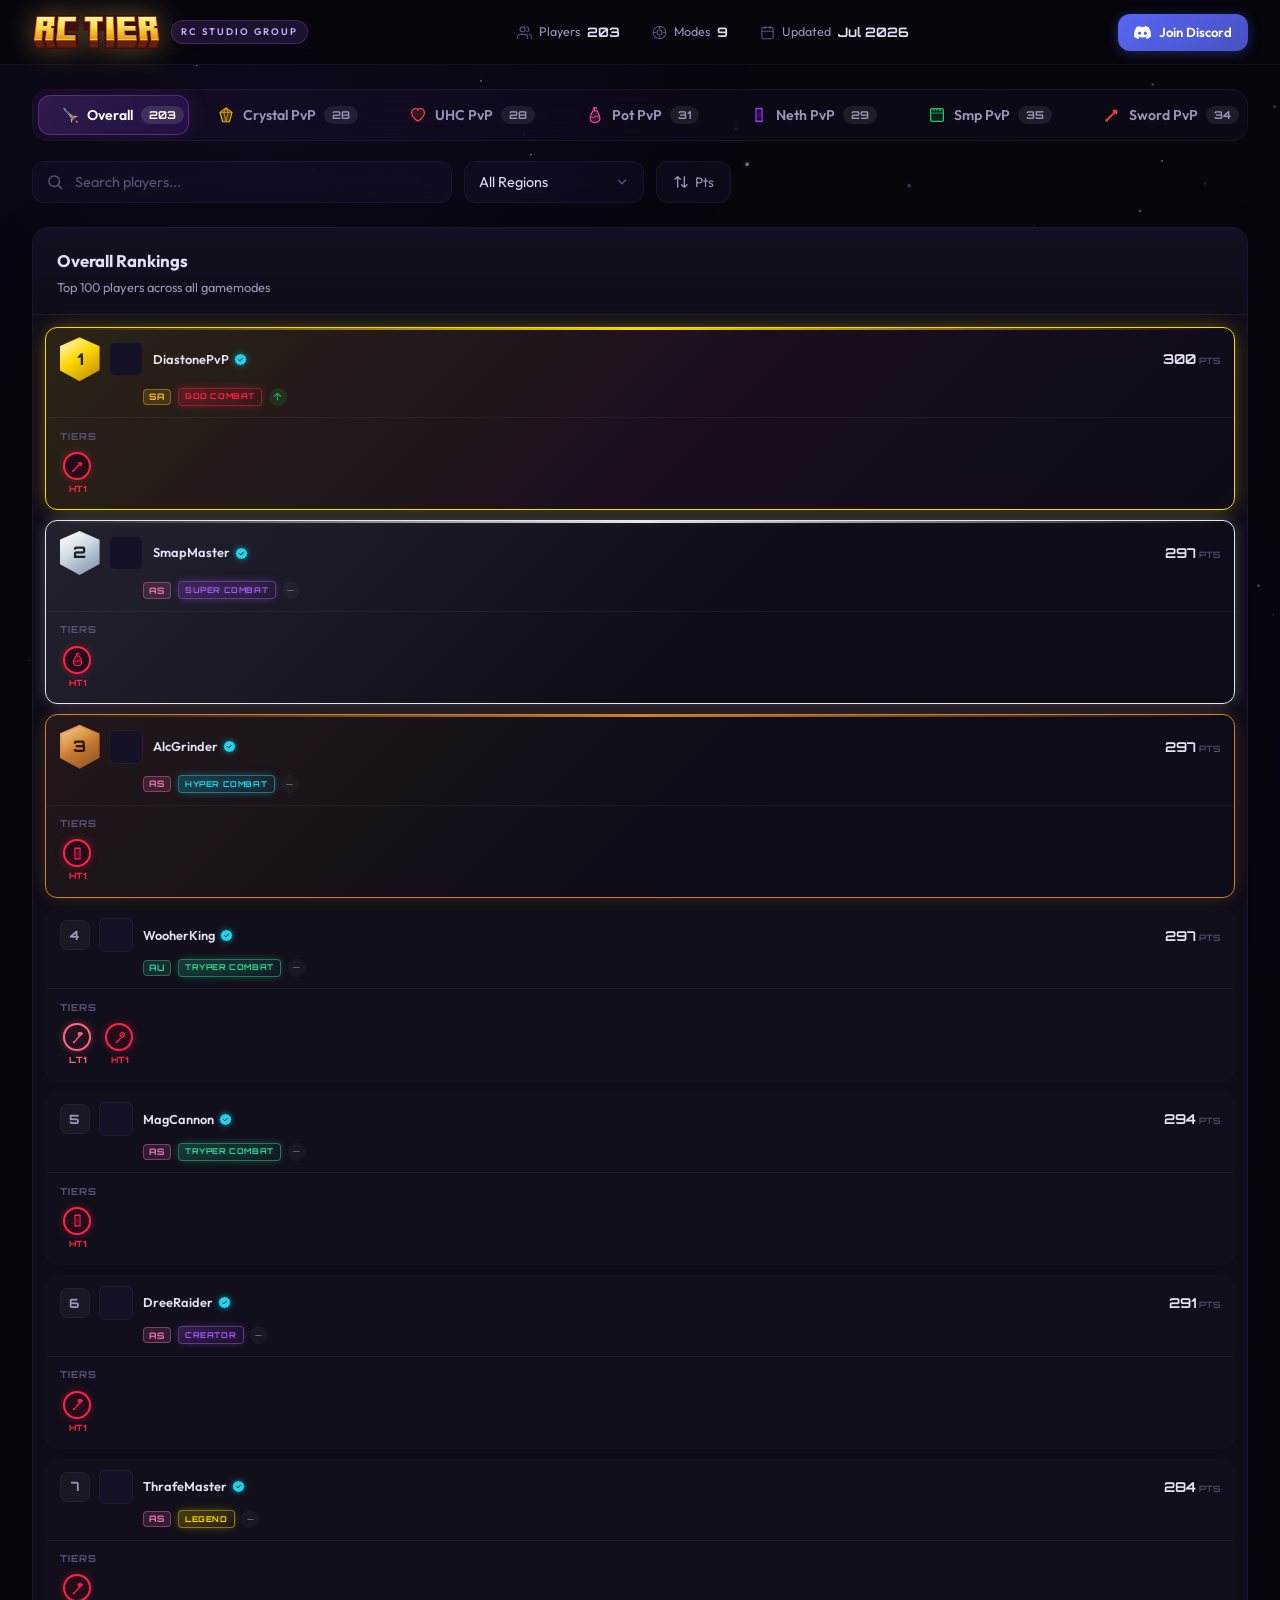
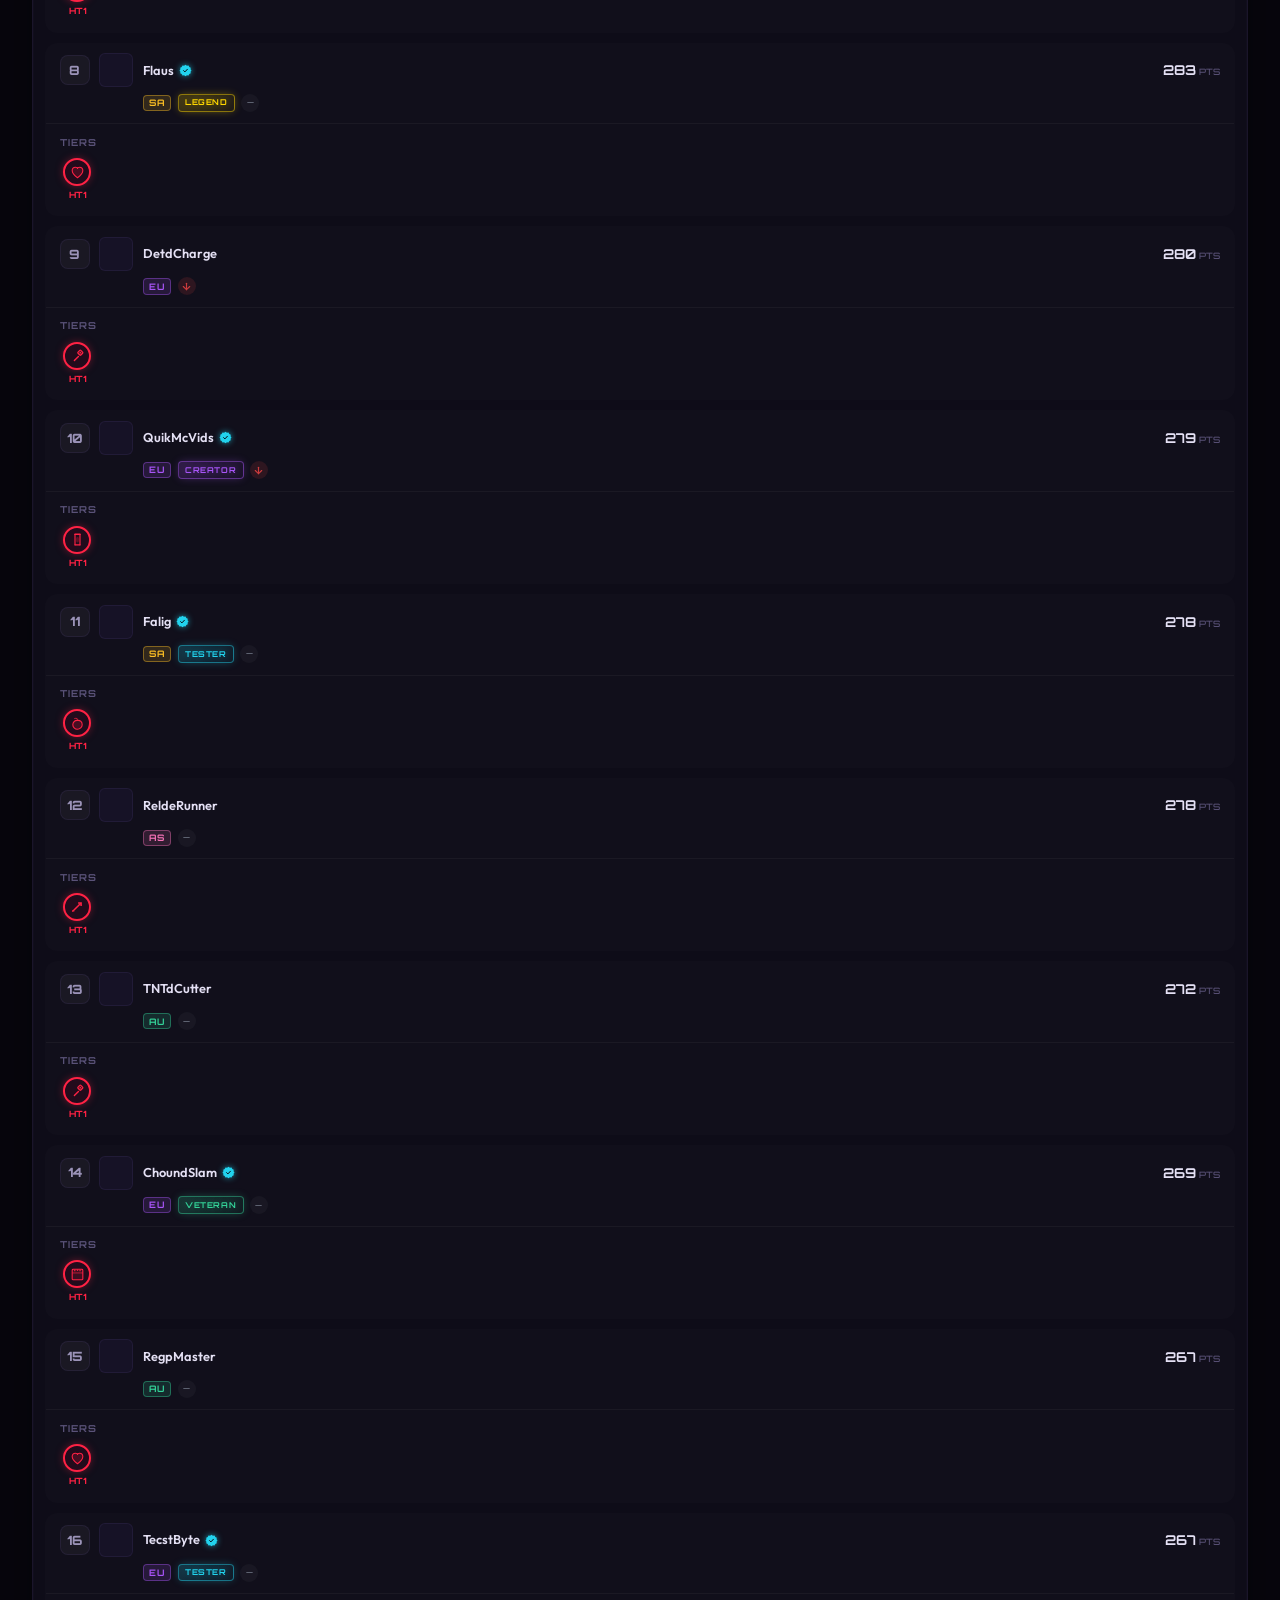
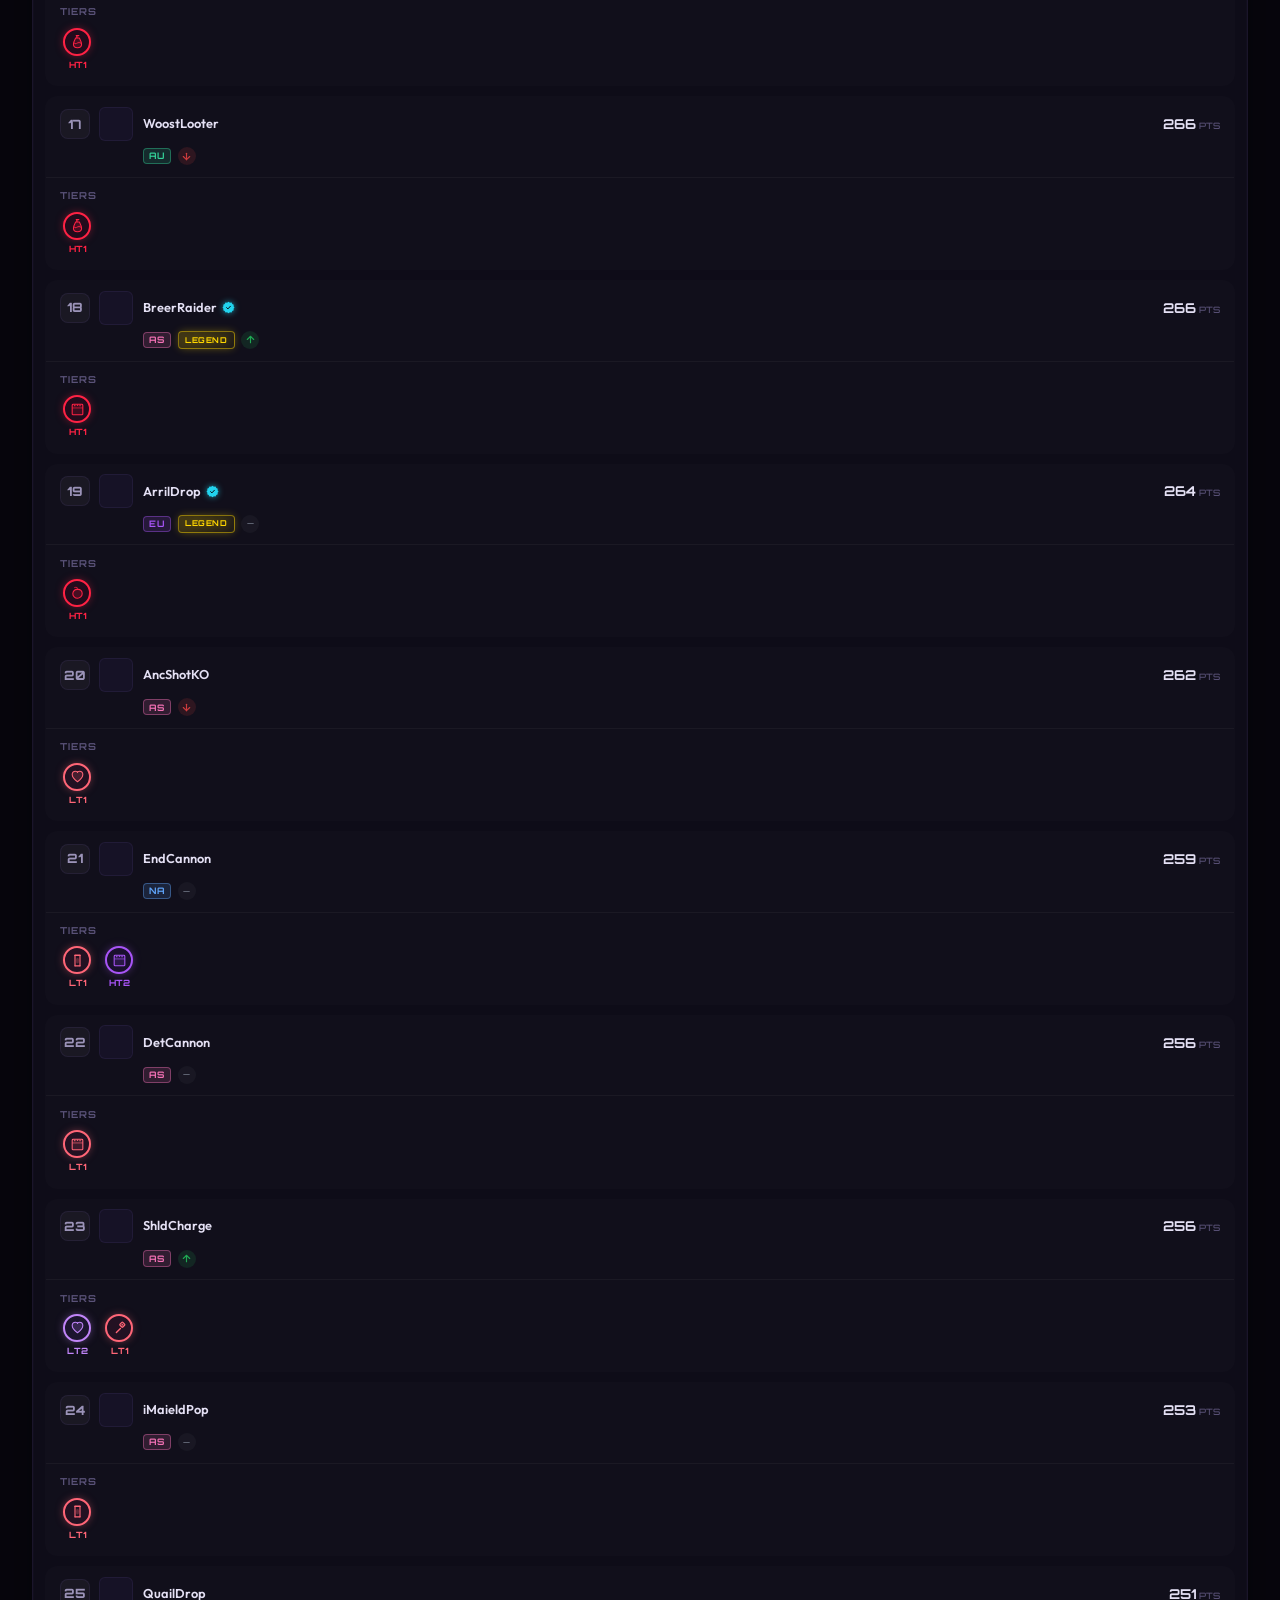
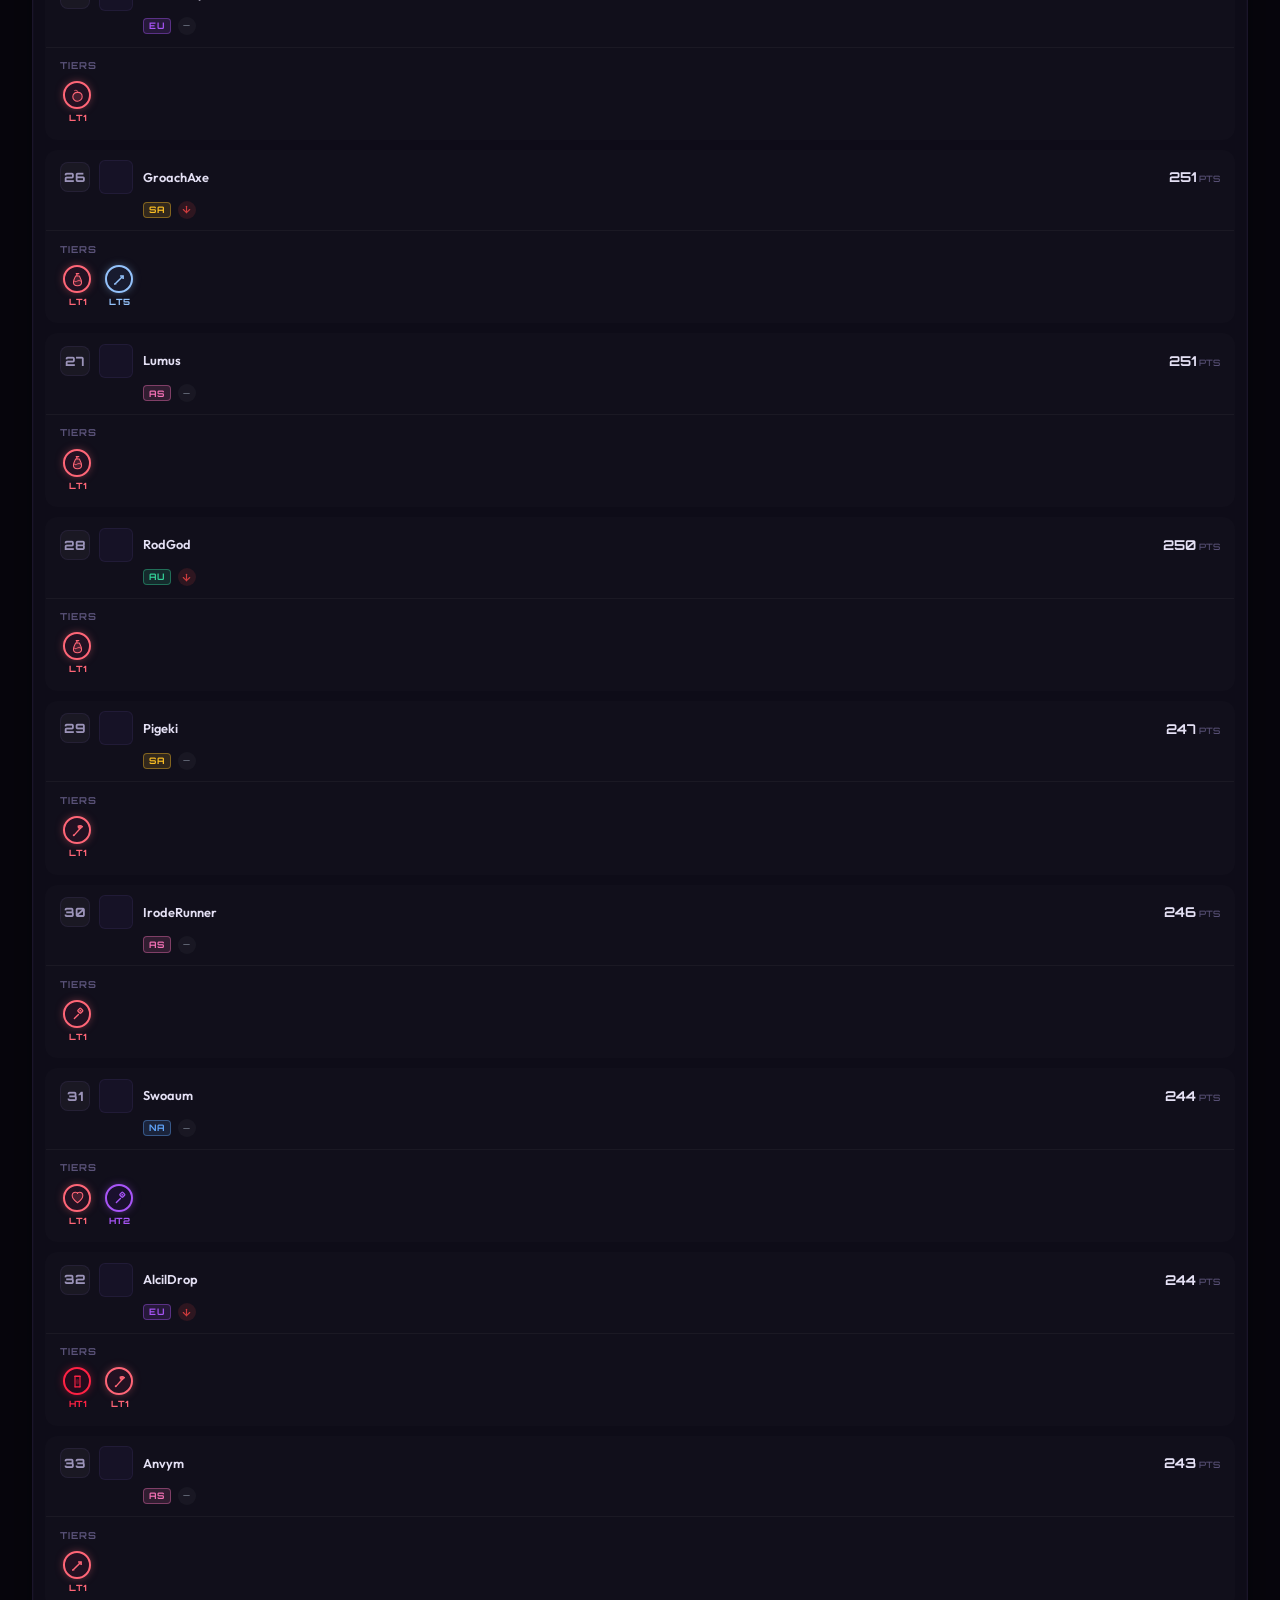
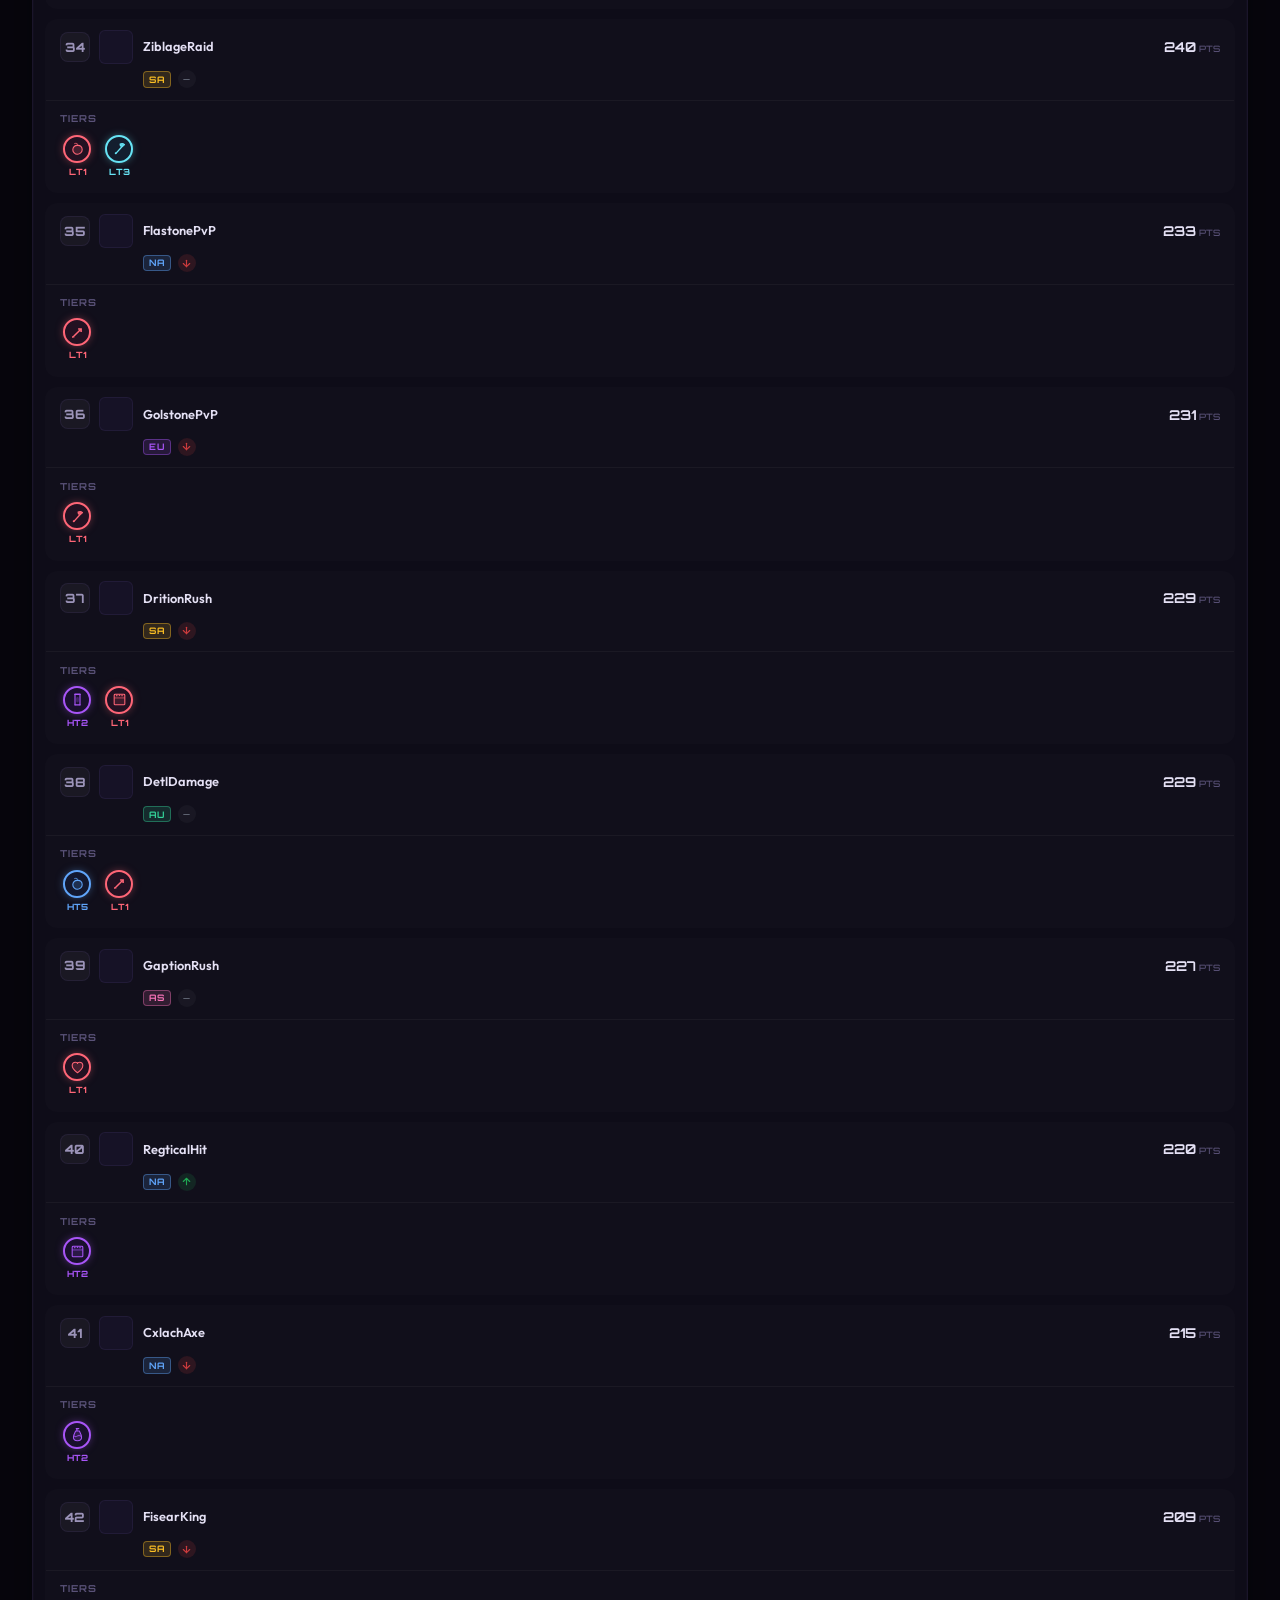
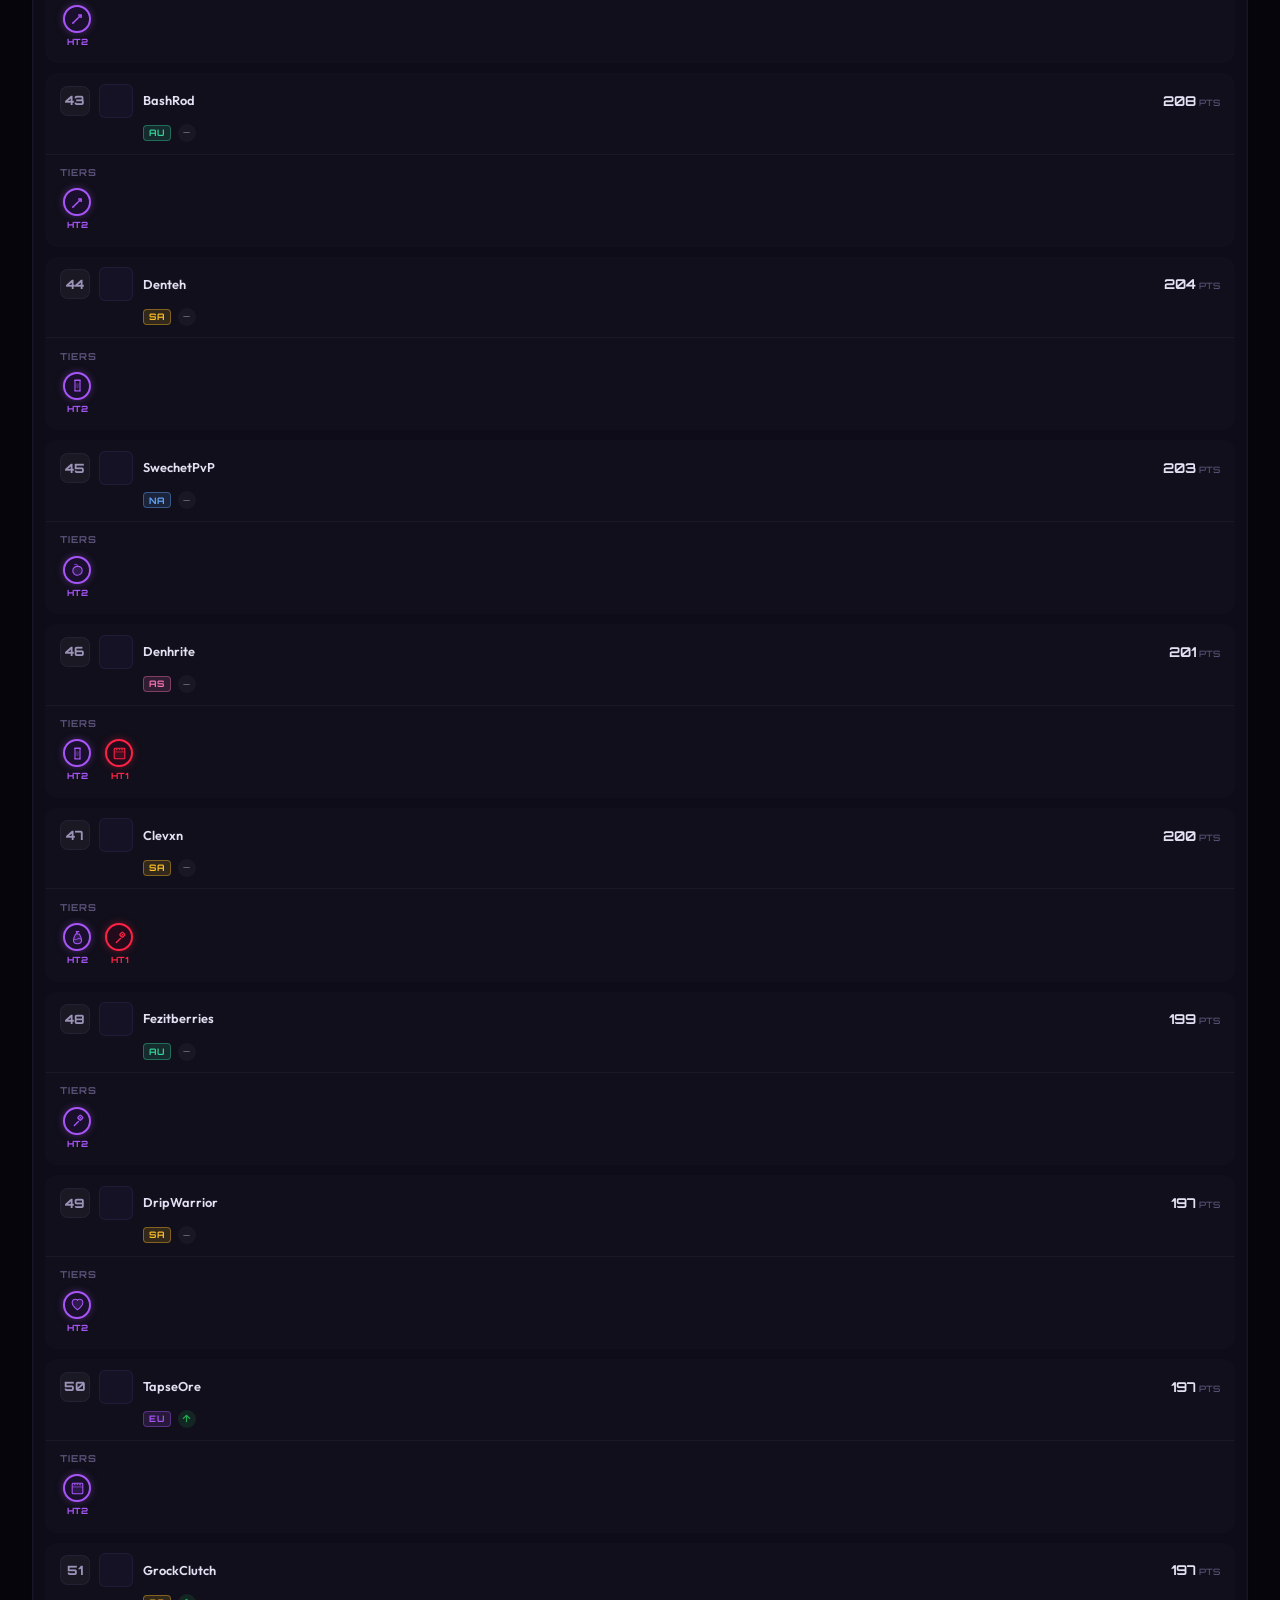
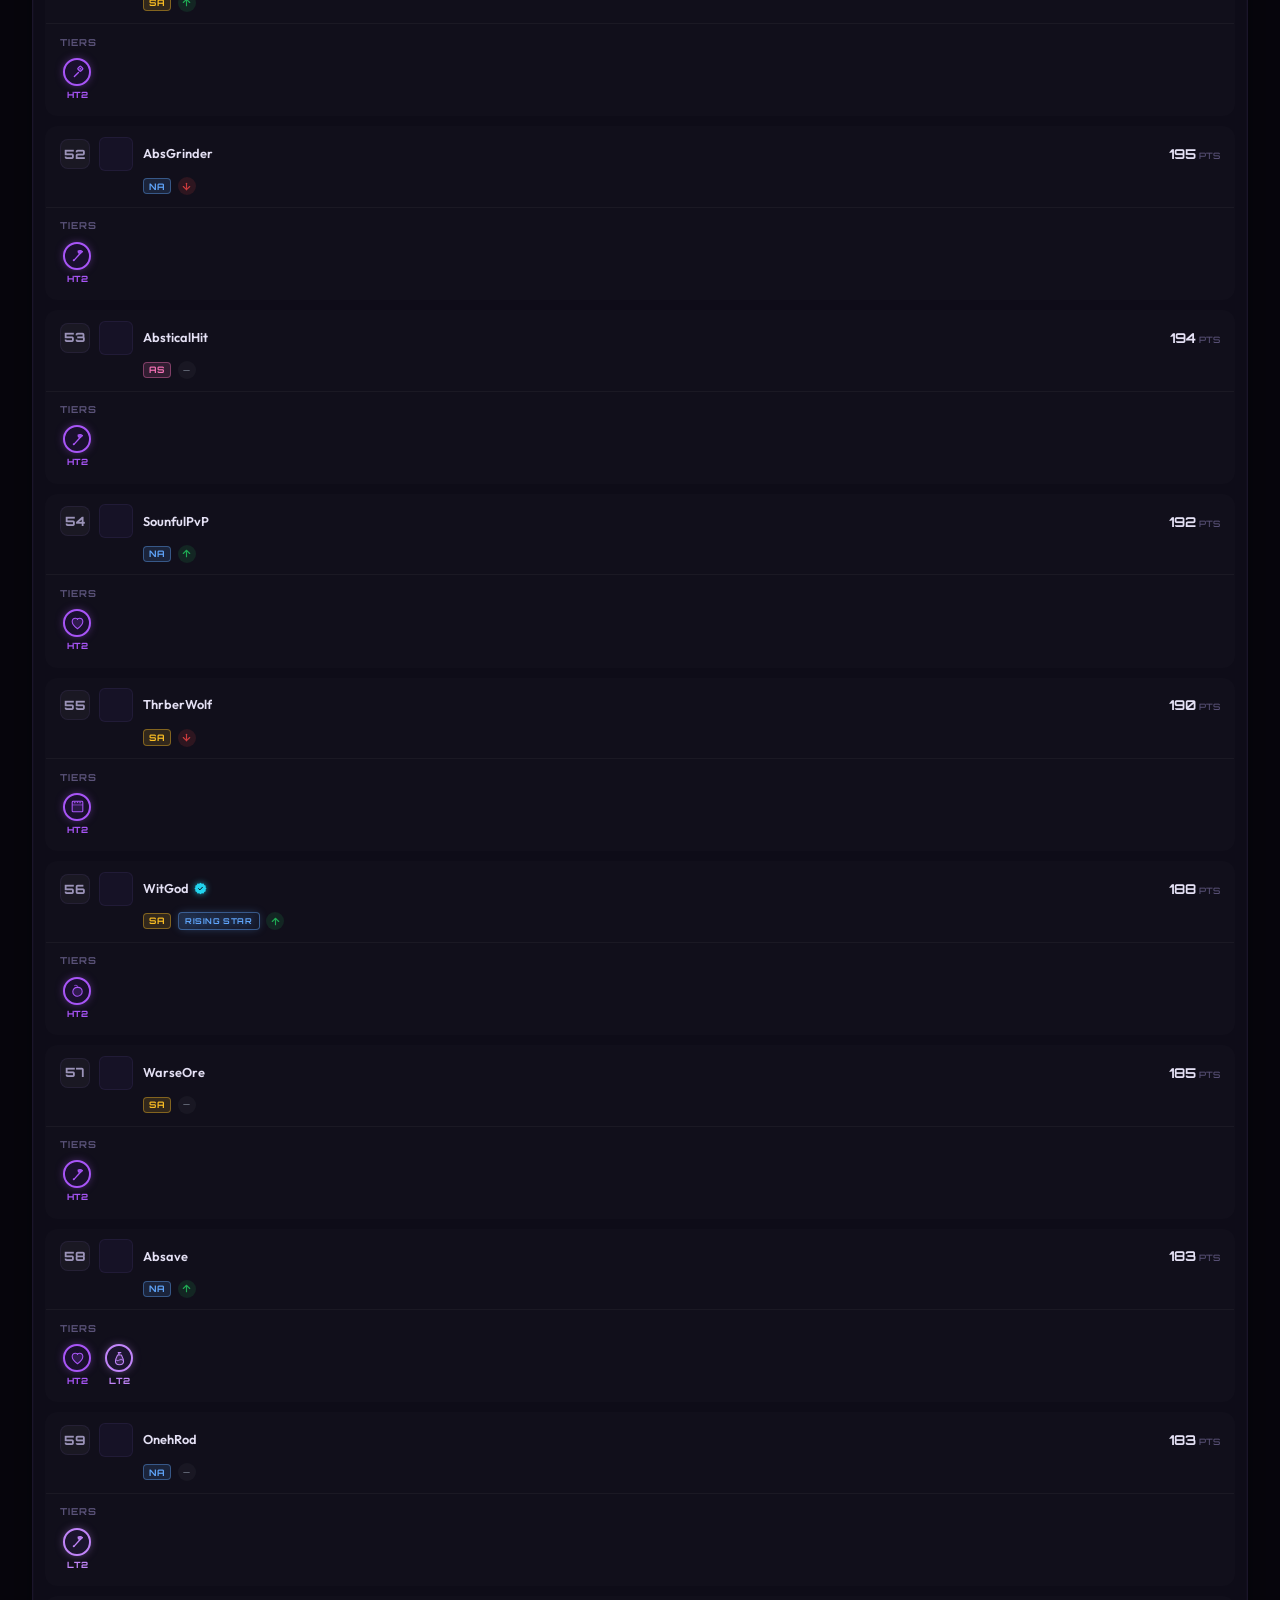
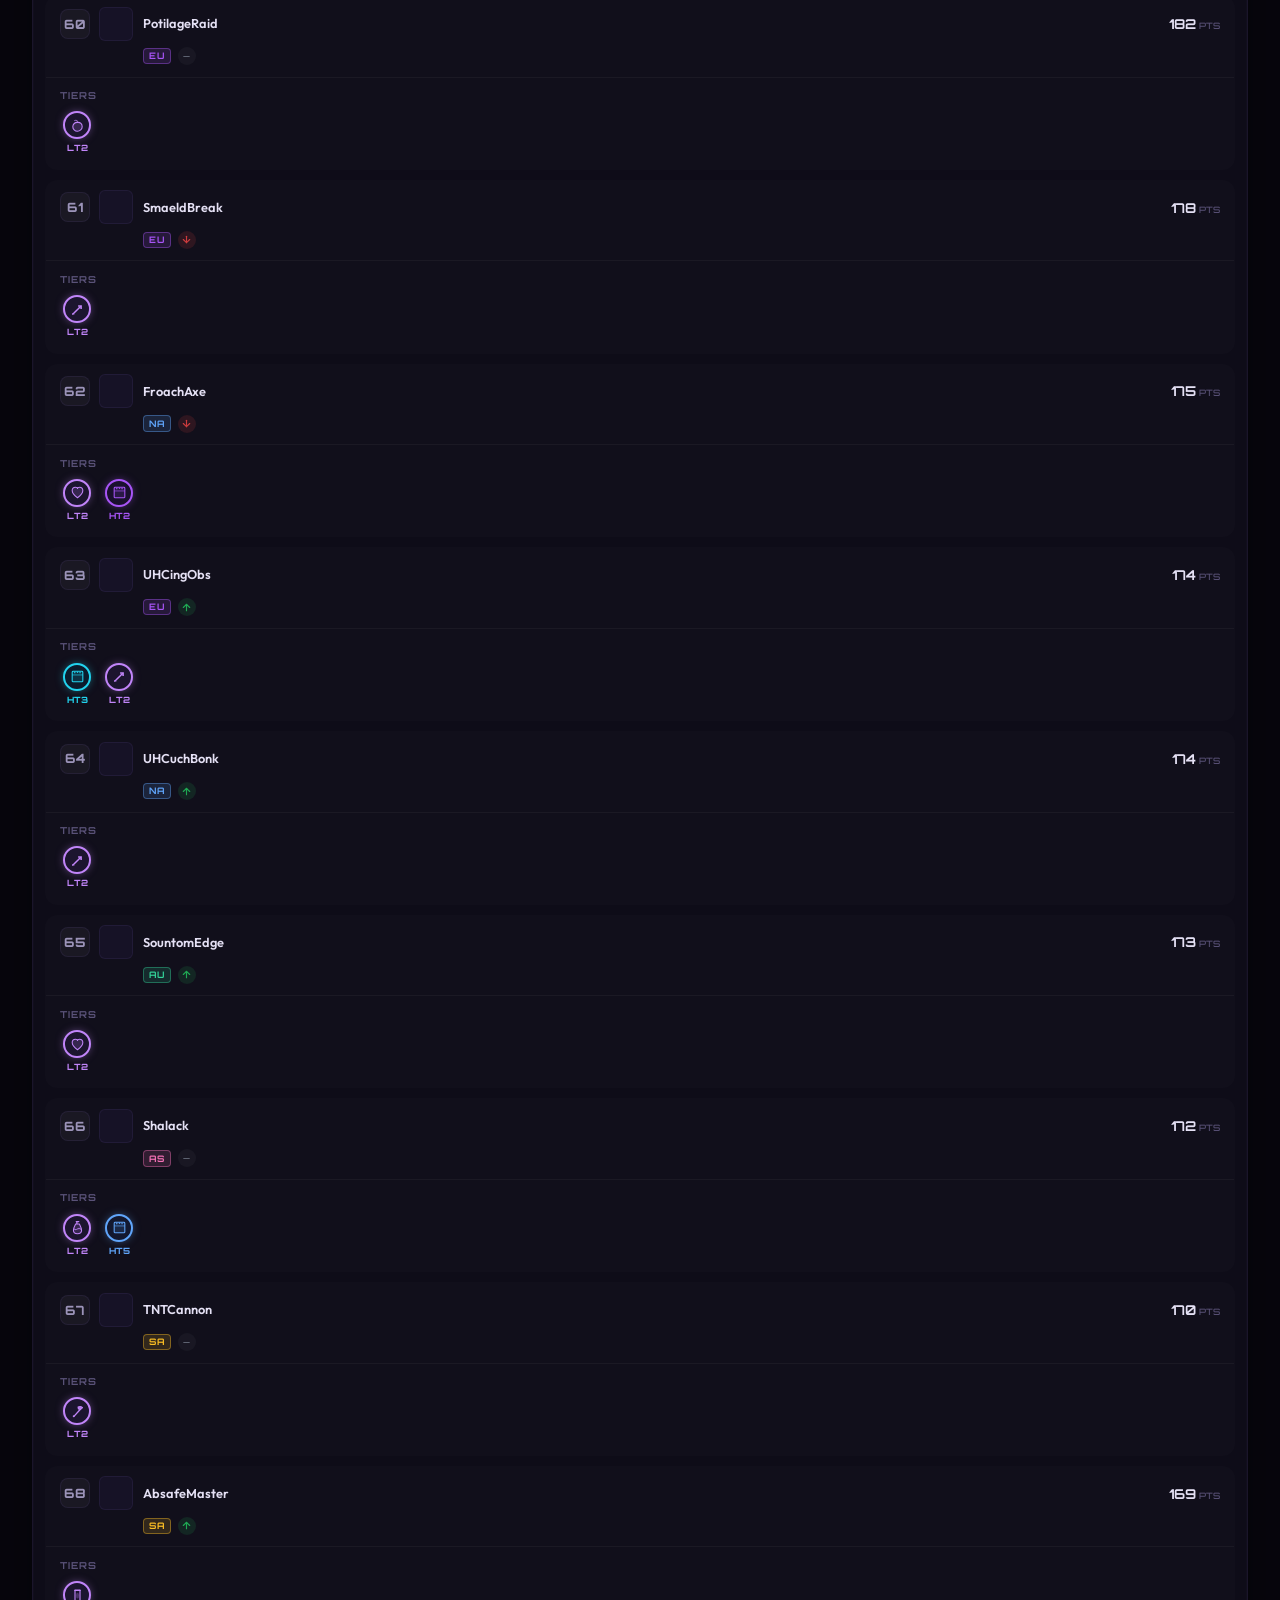
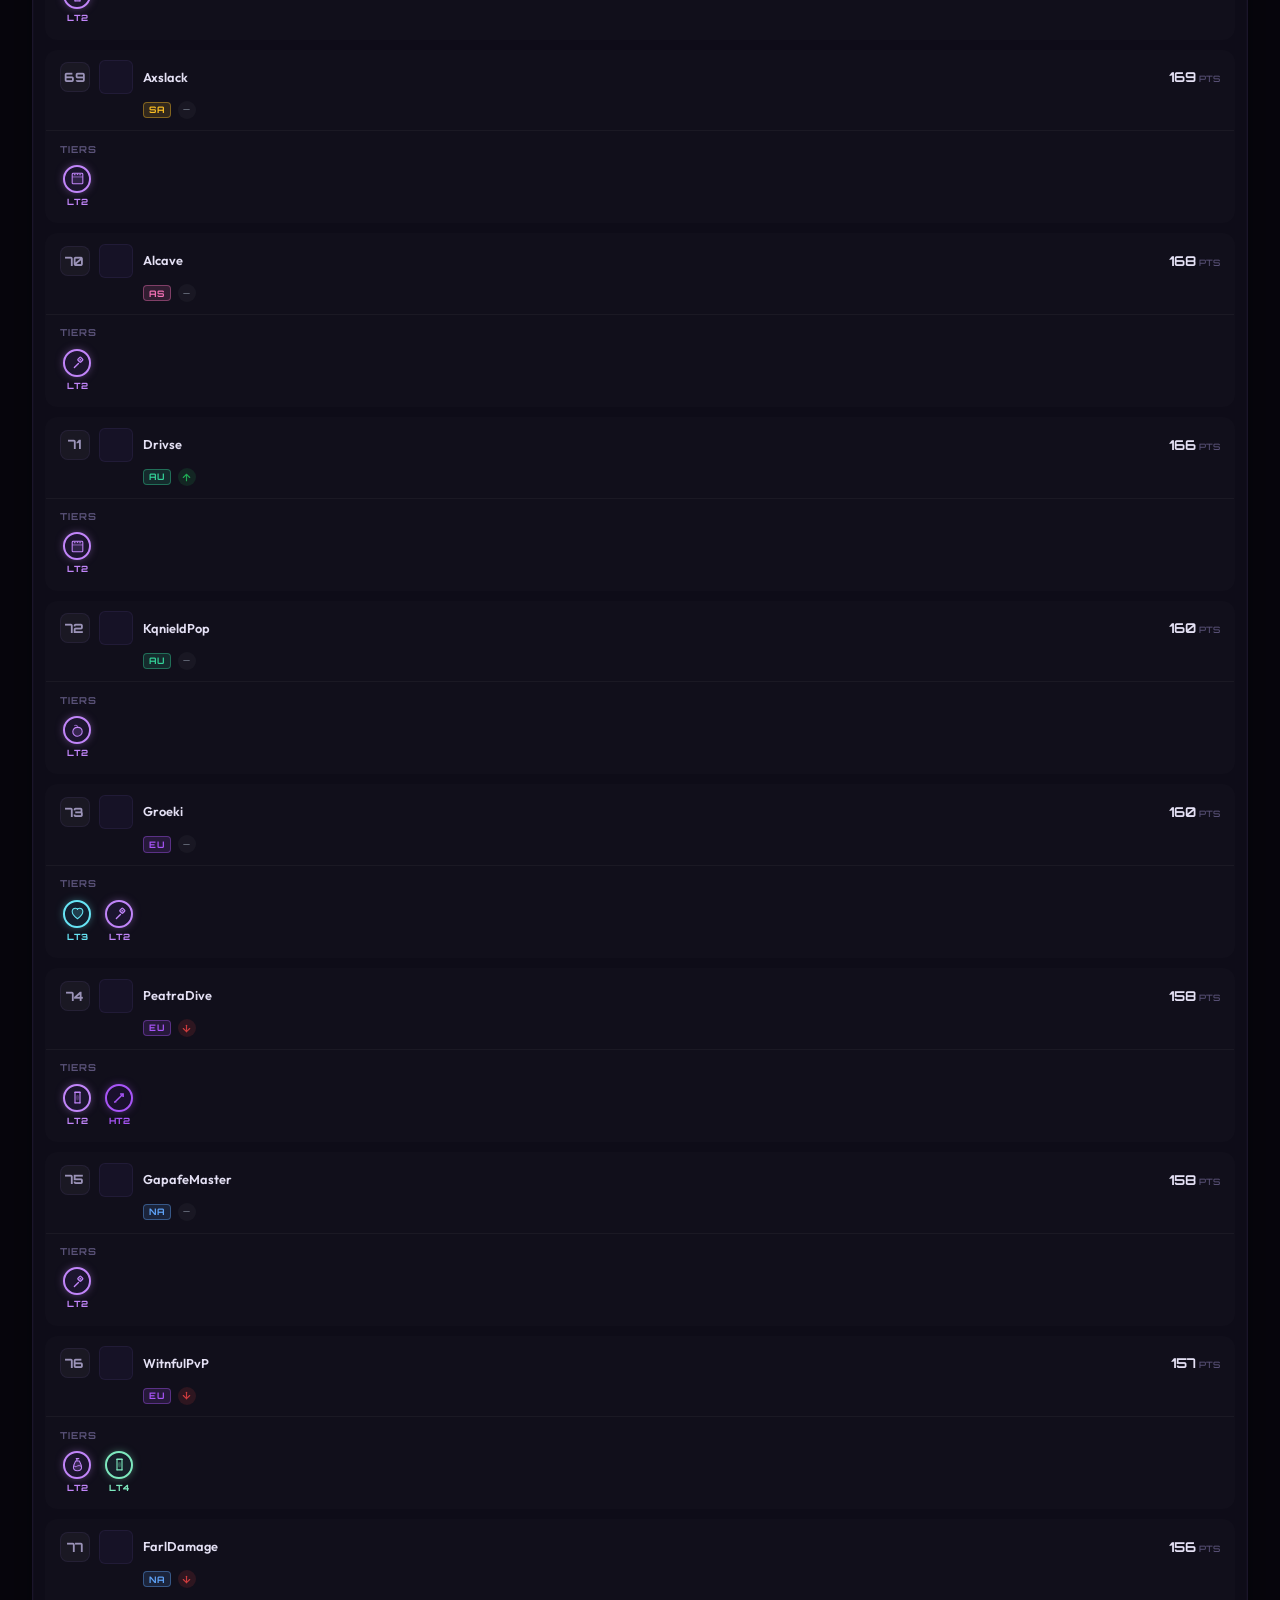
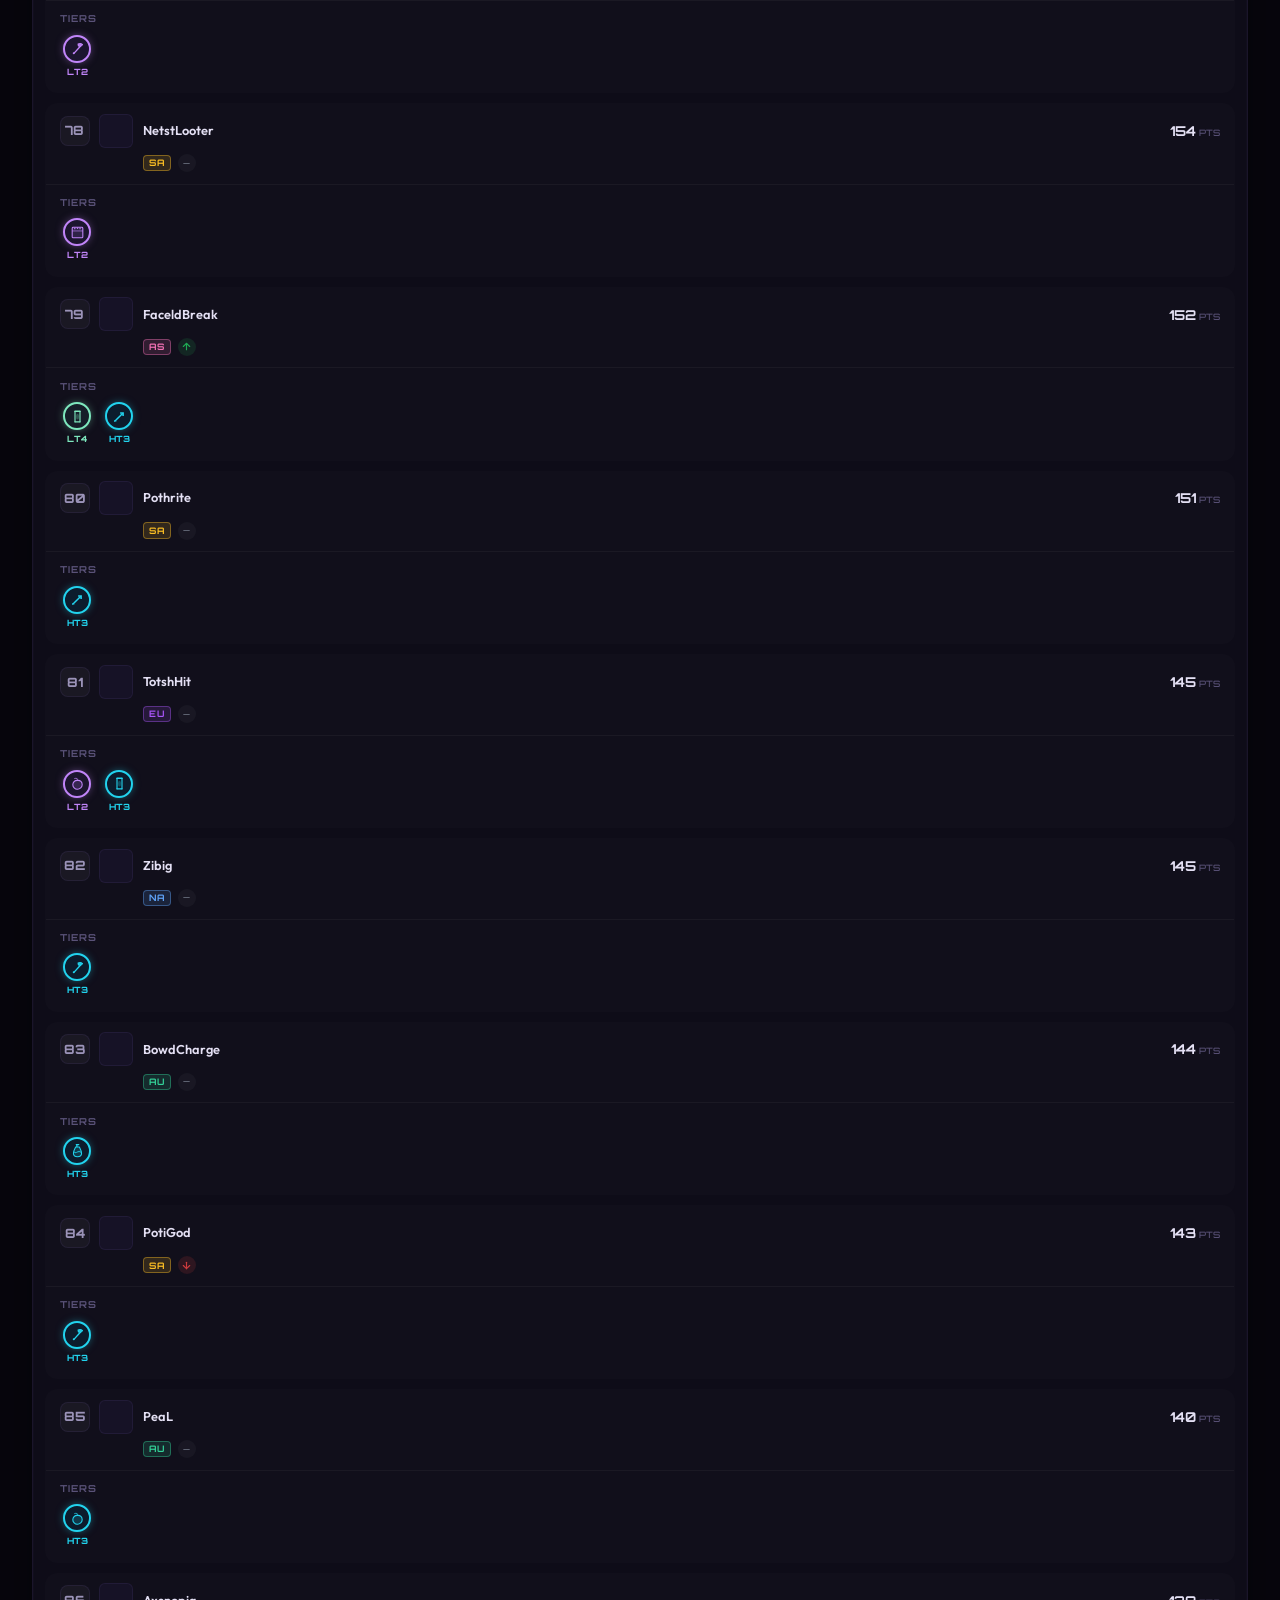
==== commit ac073be5: "Add files via upload" ====
--- a/index.html
+++ b/index.html
@@ -275,7 +275,7 @@
       </div>
       <button class="sort-btn" id="sortBtn" title="Toggle sort order">
         <svg width="16" height="16"><use href="#icon-sort"/></svg>
-        <span id="sortLabel">Elo</span>
+        <span id="sortLabel">Pts</span>
       </button>
     </div>
   </section>
--- a/styles.css
+++ b/styles.css
@@ -923,40 +923,73 @@
   border: 1px solid var(--border-subtle);
 }
 
+/* Top-3 medals: larger, shield-shaped badge with metallic shine + floating crown for #1 */
+.rank-badge-medal {
+  position: relative;
+  width: 40px;
+  height: 44px;
+  border-radius: 0;
+  clip-path: polygon(50% 0%, 100% 20%, 100% 75%, 50% 100%, 0% 75%, 0% 20%);
+  font-size: 1rem;
+  border: none;
+  overflow: visible;
+}
+
+.rank-badge-medal::before {
+  content: '';
+  position: absolute;
+  inset: 2px;
+  clip-path: polygon(50% 0%, 100% 20%, 100% 75%, 50% 100%, 0% 75%, 0% 20%);
+  background: linear-gradient(155deg, rgba(255,255,255,0.35), transparent 55%);
+  mix-blend-mode: overlay;
+}
+
+.rank-badge-crown {
+  position: absolute;
+  top: -13px;
+  left: 50%;
+  transform: translateX(-50%);
+  color: #FFD700;
+  filter: drop-shadow(0 0 6px rgba(255, 215, 0, 0.8));
+  animation: crownBob 2.2s ease-in-out infinite;
+}
+
+@keyframes crownBob {
+  0%, 100% { transform: translateX(-50%) translateY(0) rotate(-3deg); }
+  50%      { transform: translateX(-50%) translateY(-3px) rotate(3deg); }
+}
+
 .rank-badge.rank-gold {
-  background: linear-gradient(145deg, #FFE68A, #D4A017);
-  color: #241900;
-  border-color: #FFD700;
+  background: linear-gradient(145deg, #FFF3C4, #FFD700 45%, #B8860B 100%);
+  color: #2b1d00;
   animation: pulseGold 2.2s ease-in-out infinite;
 }
 
 .rank-badge.rank-silver {
-  background: linear-gradient(145deg, #F1F5F9, #A0AEC0);
+  background: linear-gradient(145deg, #FFFFFF, #CBD5E1 45%, #7C8CA6 100%);
   color: #1a1f26;
-  border-color: #E2E8F0;
   animation: pulseSilver 2.2s ease-in-out infinite;
 }
 
 .rank-badge.rank-bronze {
-  background: linear-gradient(145deg, #E8A870, #A9612F);
-  color: #241500;
-  border-color: #CD7F32;
+  background: linear-gradient(145deg, #F0B27A, #CD7F32 45%, #8B4E1F 100%);
+  color: #2b1500;
   animation: pulseBronze 2.2s ease-in-out infinite;
 }
 
 @keyframes pulseGold {
-  0%, 100% { box-shadow: 0 0 12px rgba(255, 215, 0, 0.45), inset 0 1px 0 rgba(255,255,255,0.5); transform: scale(1); }
-  50%      { box-shadow: 0 0 22px rgba(255, 215, 0, 0.8), inset 0 1px 0 rgba(255,255,255,0.6); transform: scale(1.06); }
+  0%, 100% { box-shadow: 0 0 14px rgba(255, 215, 0, 0.5), 0 2px 6px rgba(0,0,0,0.4); transform: scale(1); }
+  50%      { box-shadow: 0 0 26px rgba(255, 215, 0, 0.85), 0 2px 6px rgba(0,0,0,0.4); transform: scale(1.05); }
 }
 
 @keyframes pulseSilver {
-  0%, 100% { box-shadow: 0 0 10px rgba(203, 213, 225, 0.4), inset 0 1px 0 rgba(255,255,255,0.5); transform: scale(1); }
-  50%      { box-shadow: 0 0 18px rgba(226, 232, 240, 0.7), inset 0 1px 0 rgba(255,255,255,0.6); transform: scale(1.05); }
+  0%, 100% { box-shadow: 0 0 12px rgba(203, 213, 225, 0.45), 0 2px 6px rgba(0,0,0,0.4); transform: scale(1); }
+  50%      { box-shadow: 0 0 20px rgba(226, 232, 240, 0.75), 0 2px 6px rgba(0,0,0,0.4); transform: scale(1.04); }
 }
 
 @keyframes pulseBronze {
-  0%, 100% { box-shadow: 0 0 10px rgba(205, 127, 50, 0.4), inset 0 1px 0 rgba(255,255,255,0.4); transform: scale(1); }
-  50%      { box-shadow: 0 0 18px rgba(205, 127, 50, 0.7), inset 0 1px 0 rgba(255,255,255,0.5); transform: scale(1.05); }
+  0%, 100% { box-shadow: 0 0 12px rgba(205, 127, 50, 0.45), 0 2px 6px rgba(0,0,0,0.4); transform: scale(1); }
+  50%      { box-shadow: 0 0 20px rgba(205, 127, 50, 0.75), 0 2px 6px rgba(0,0,0,0.4); transform: scale(1.04); }
 }
 
 /* Premium glowing frame for the top 3 rows, with a slow breathing border glow */
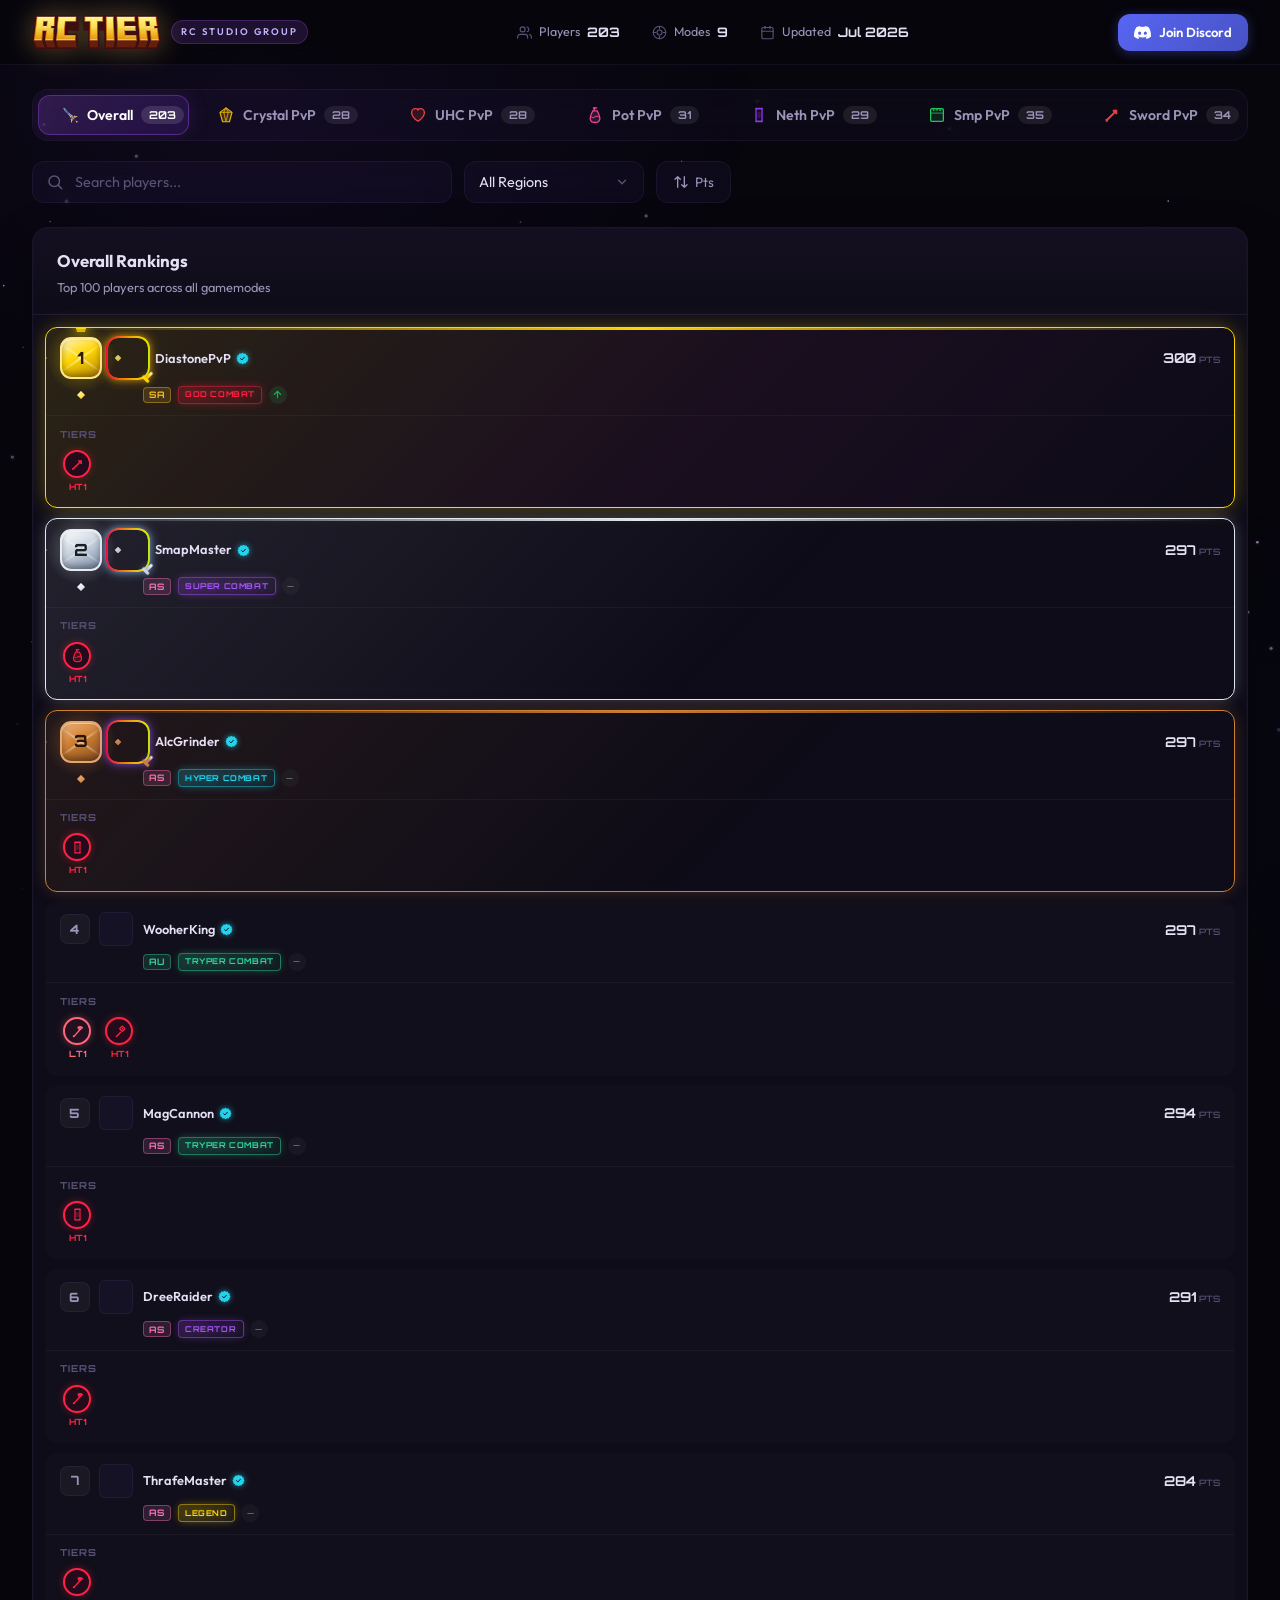
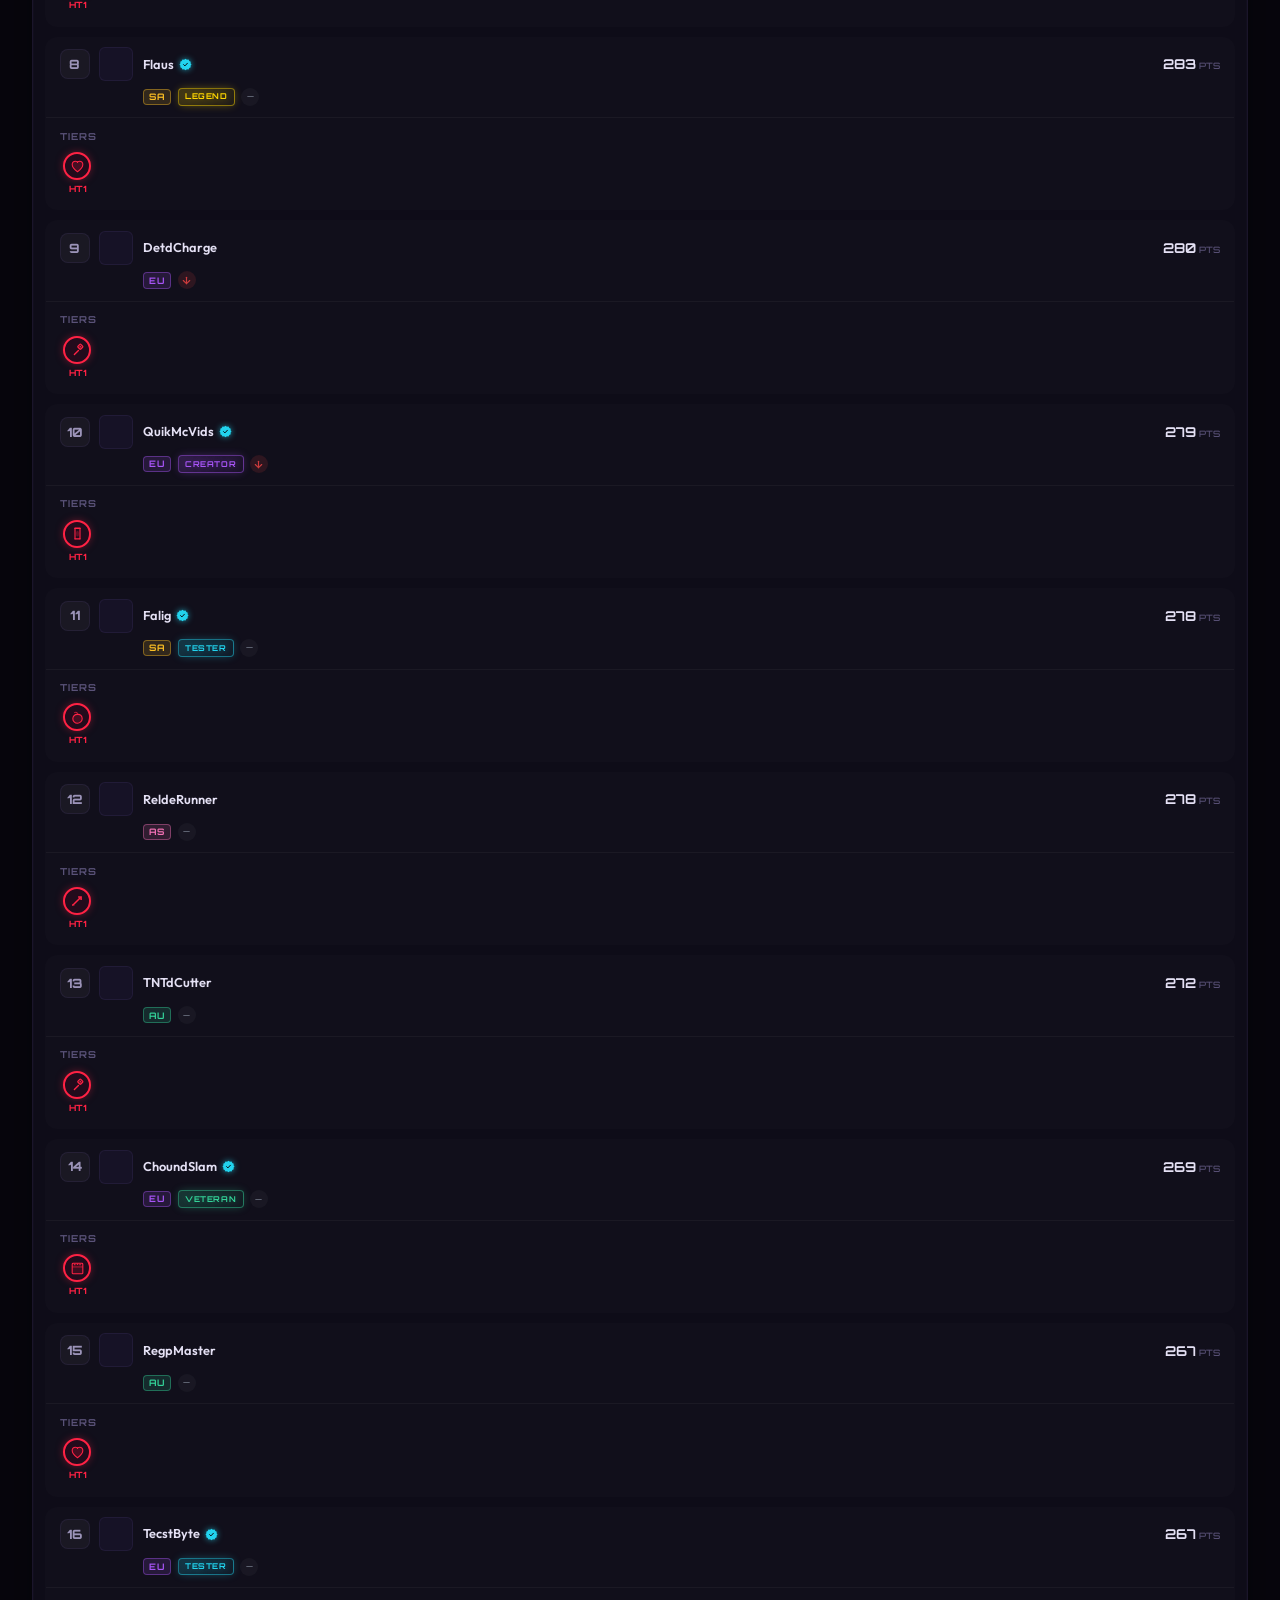
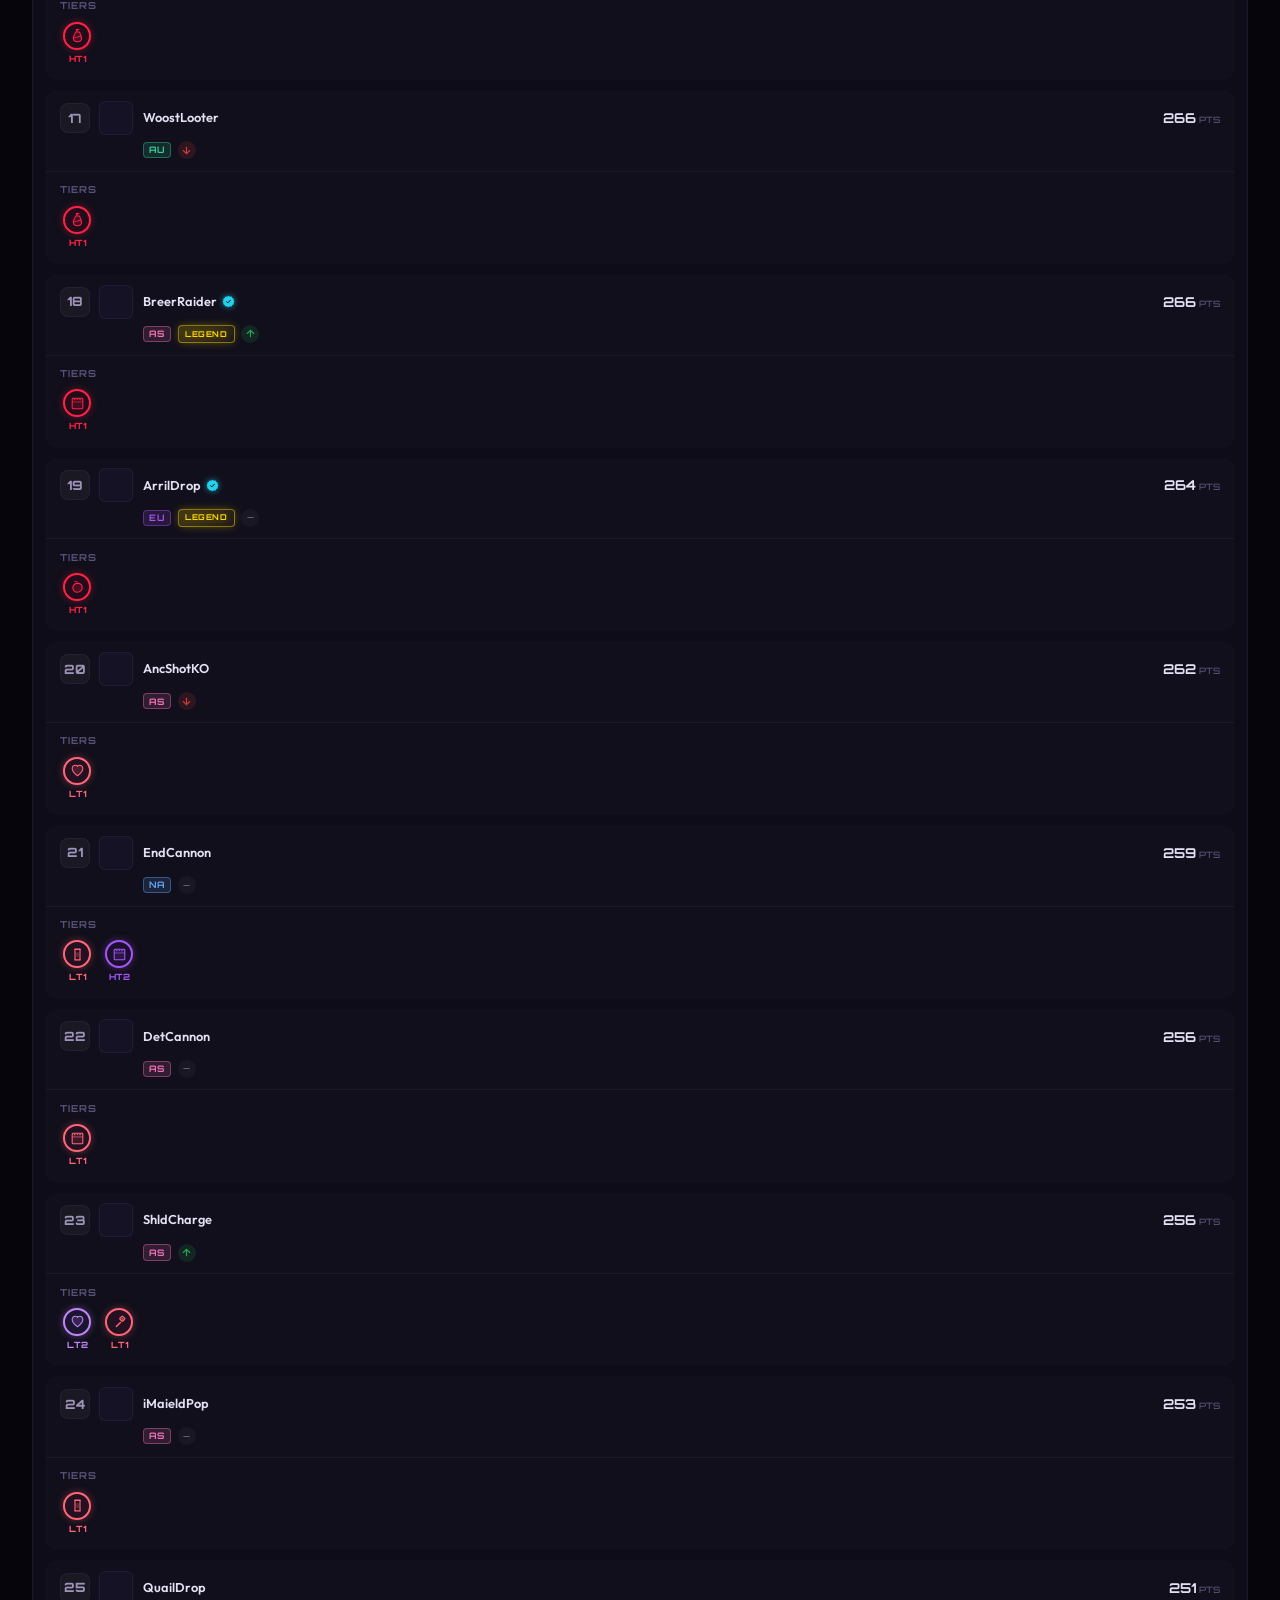
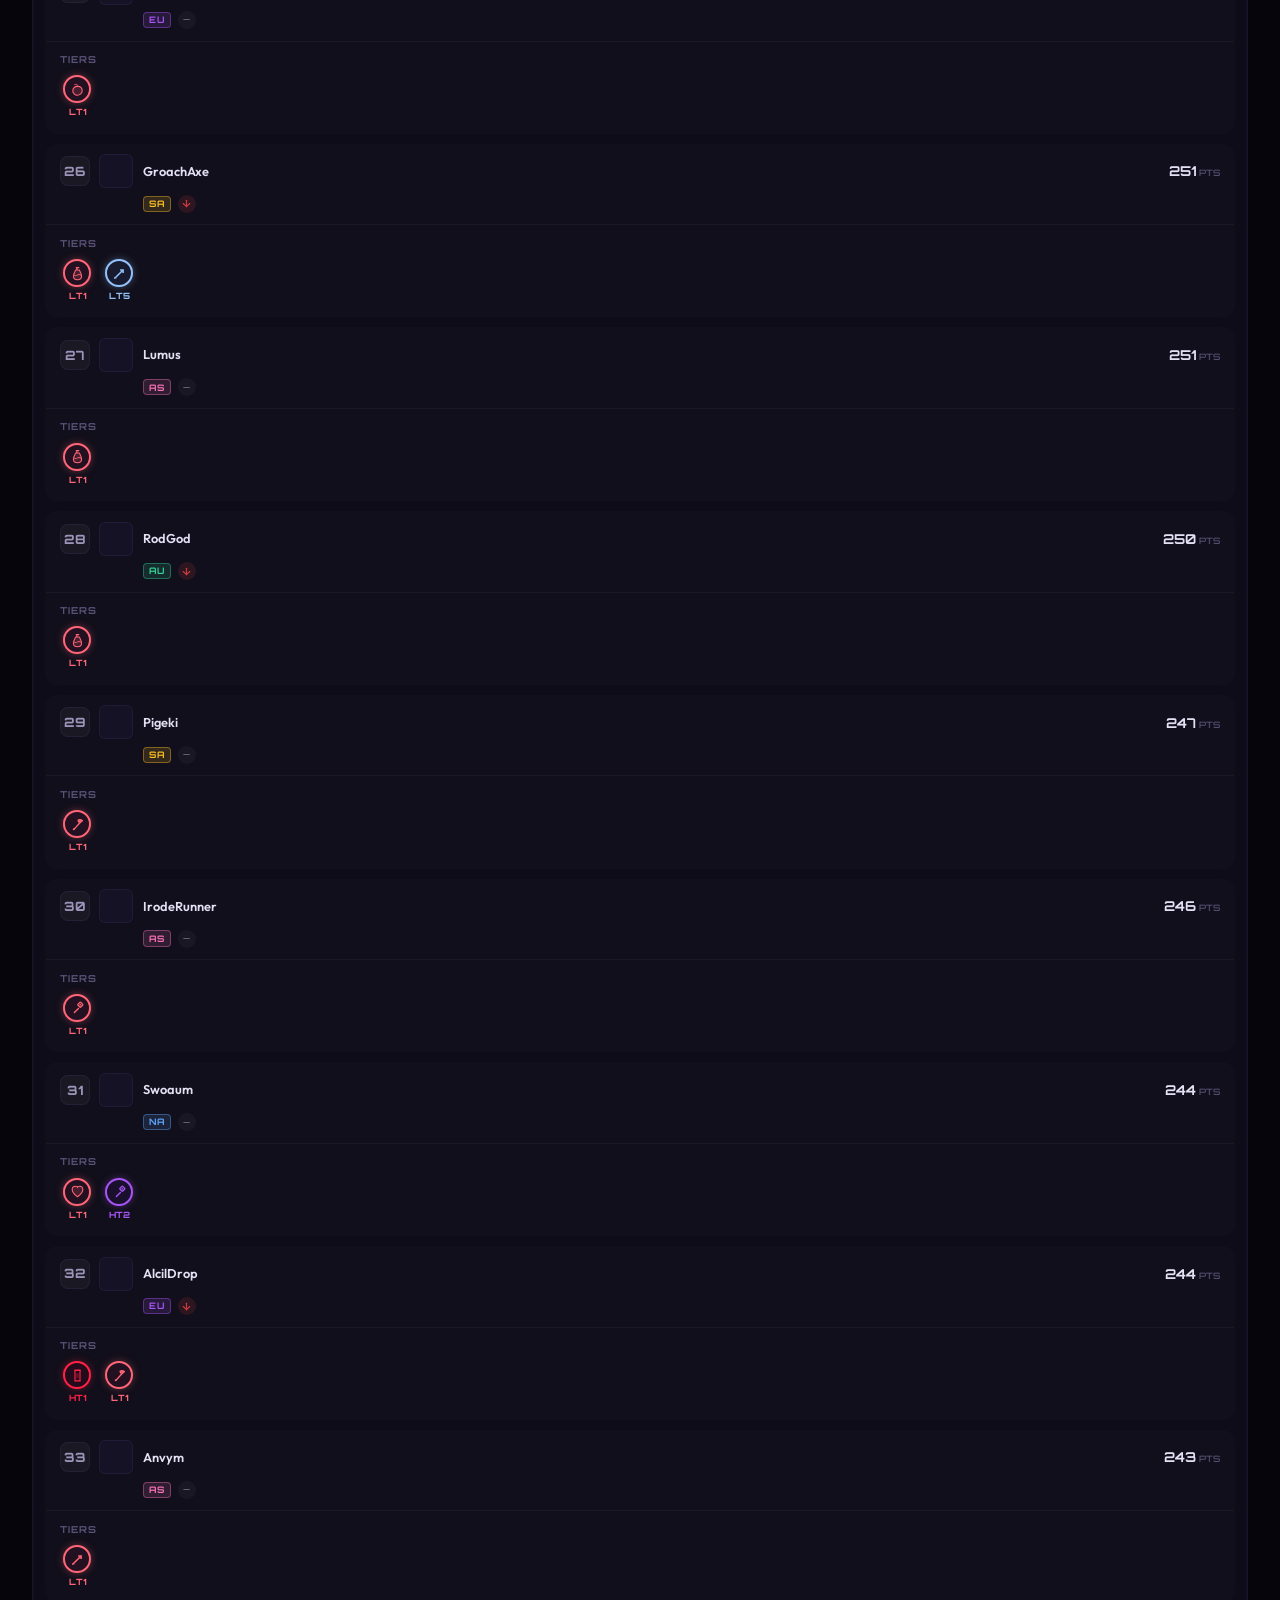
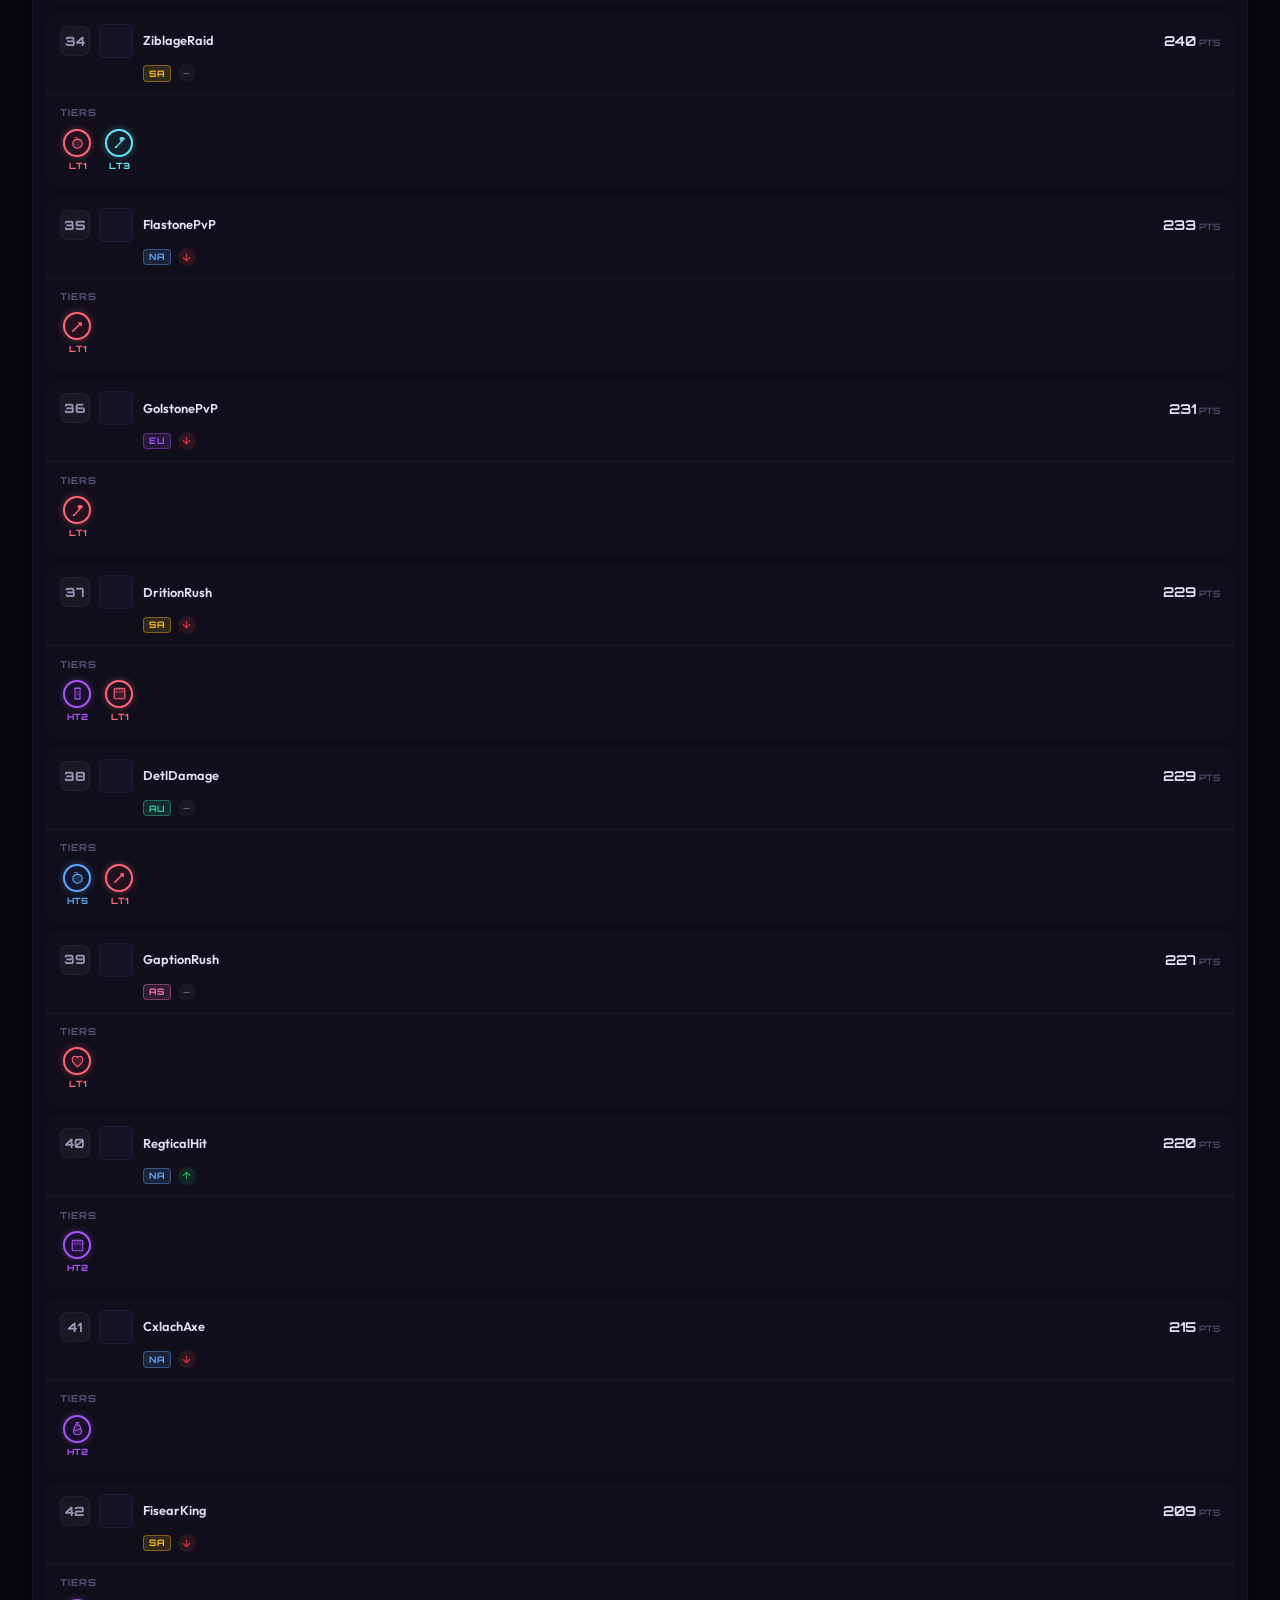
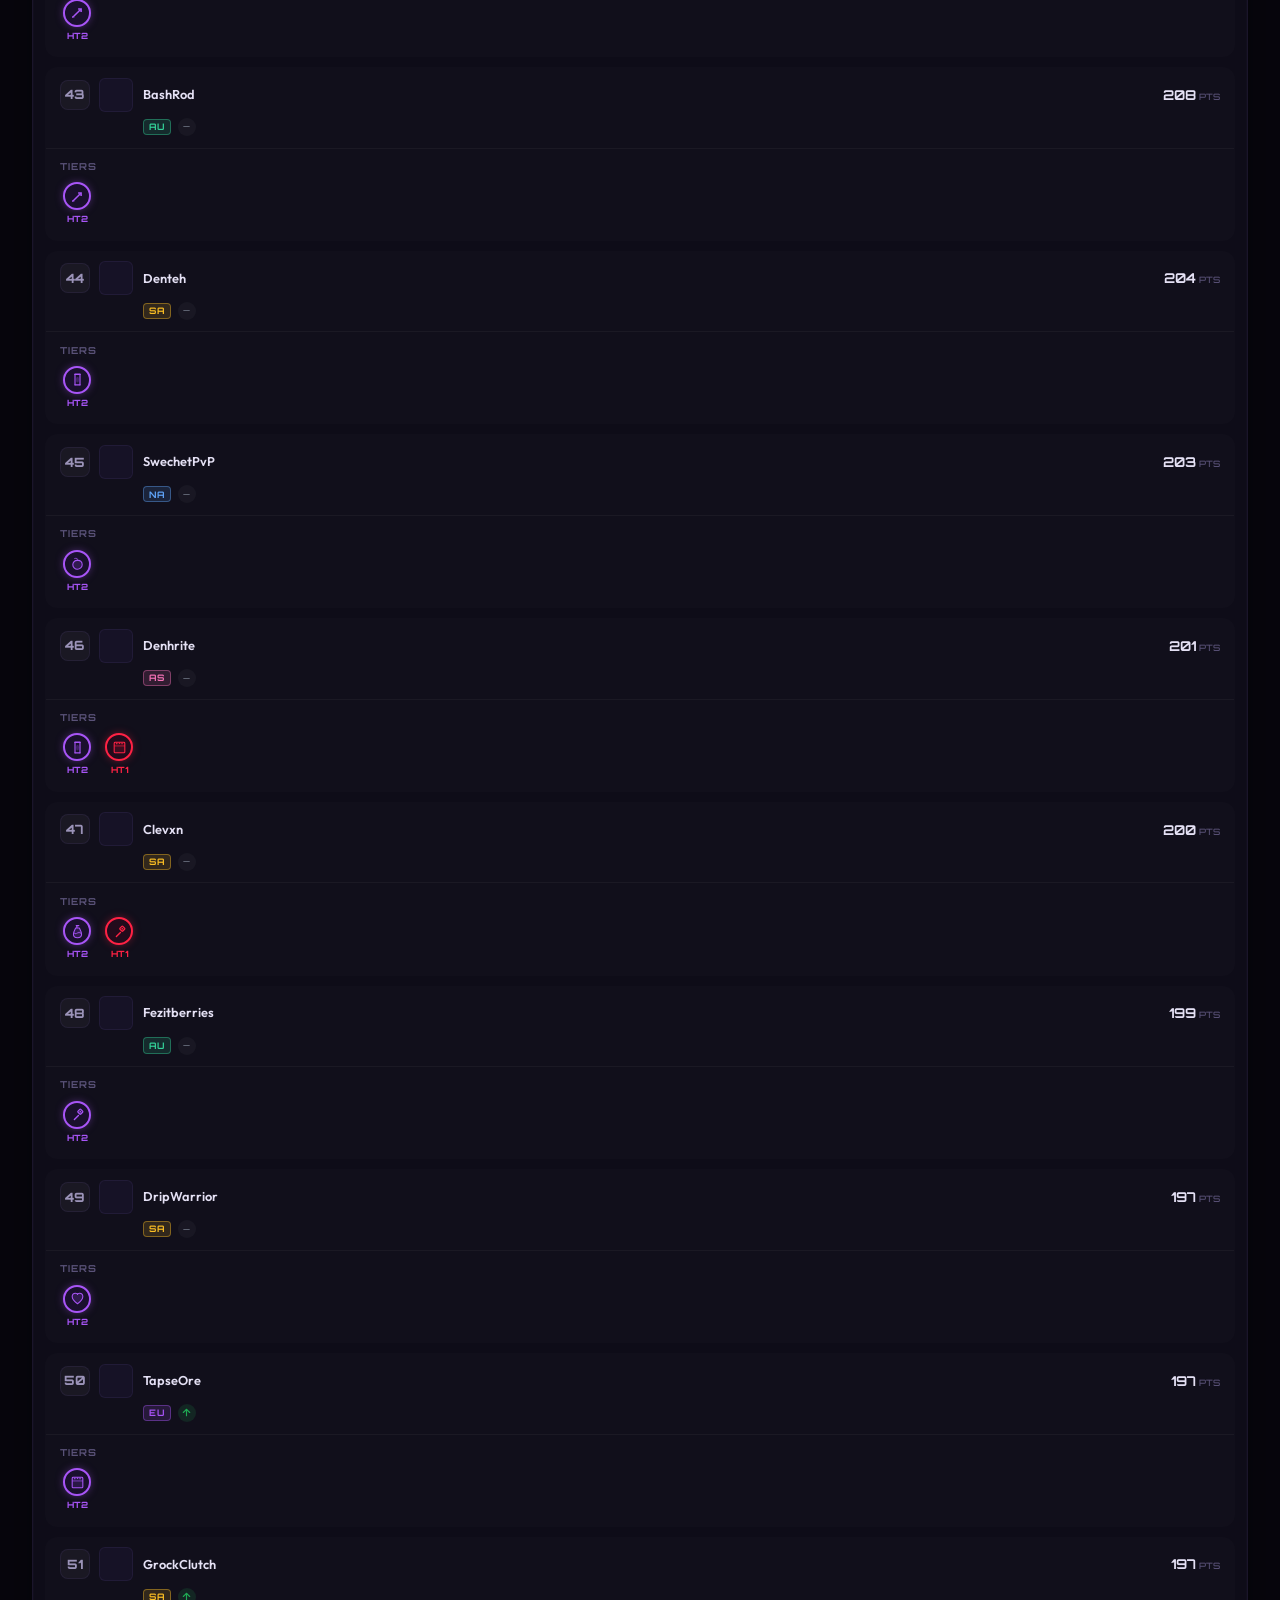
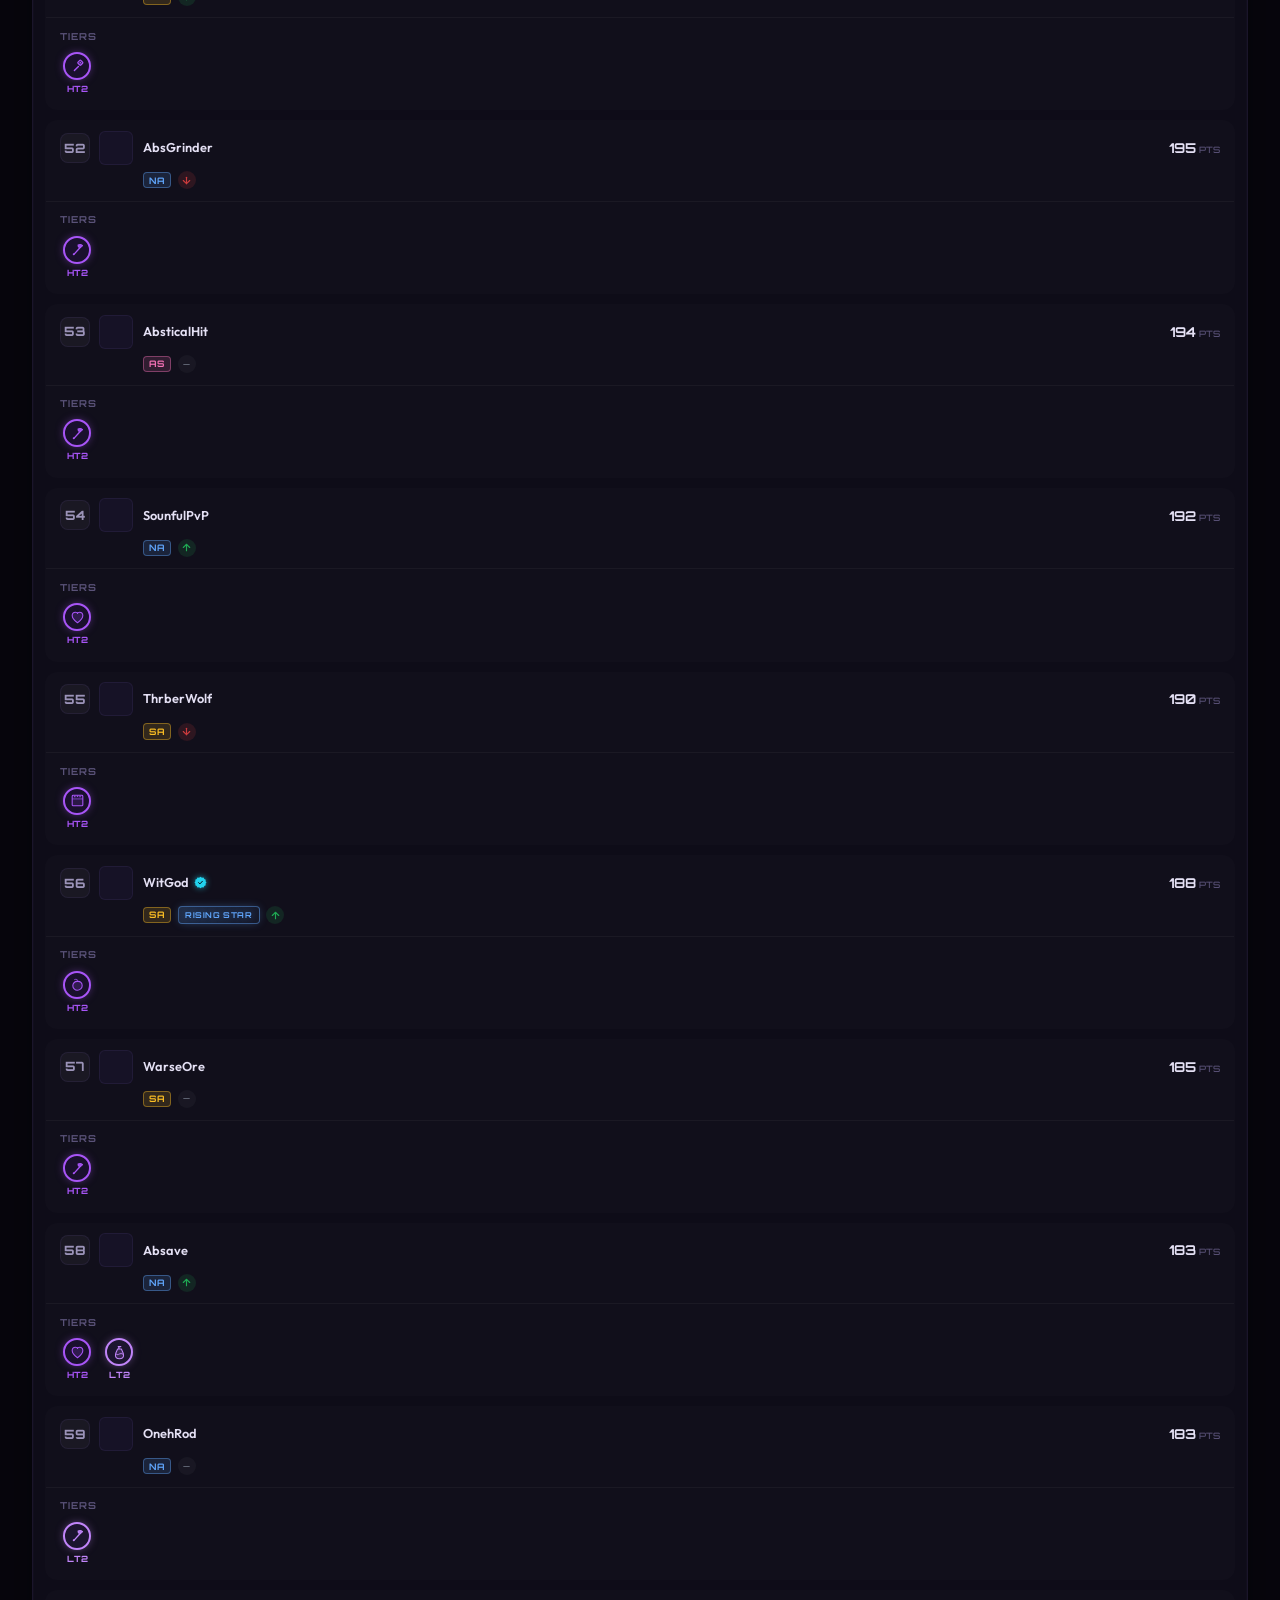
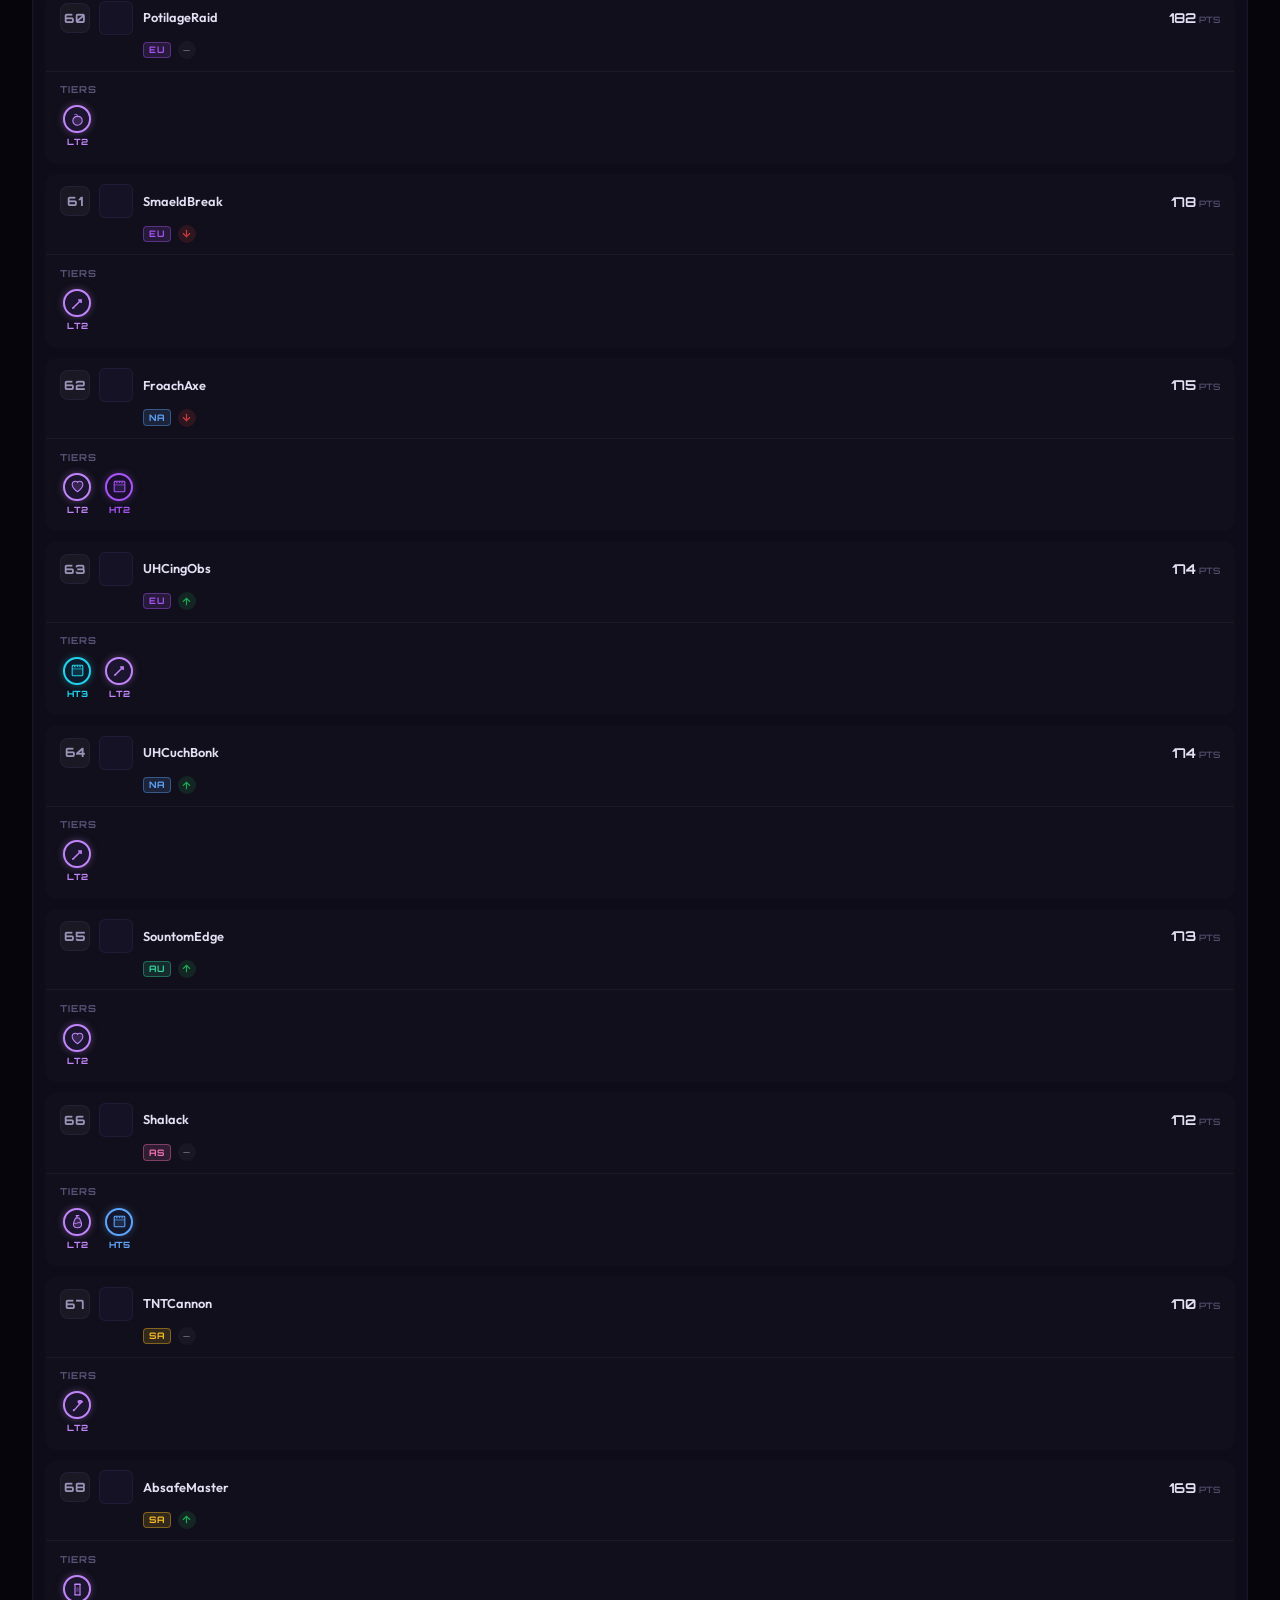
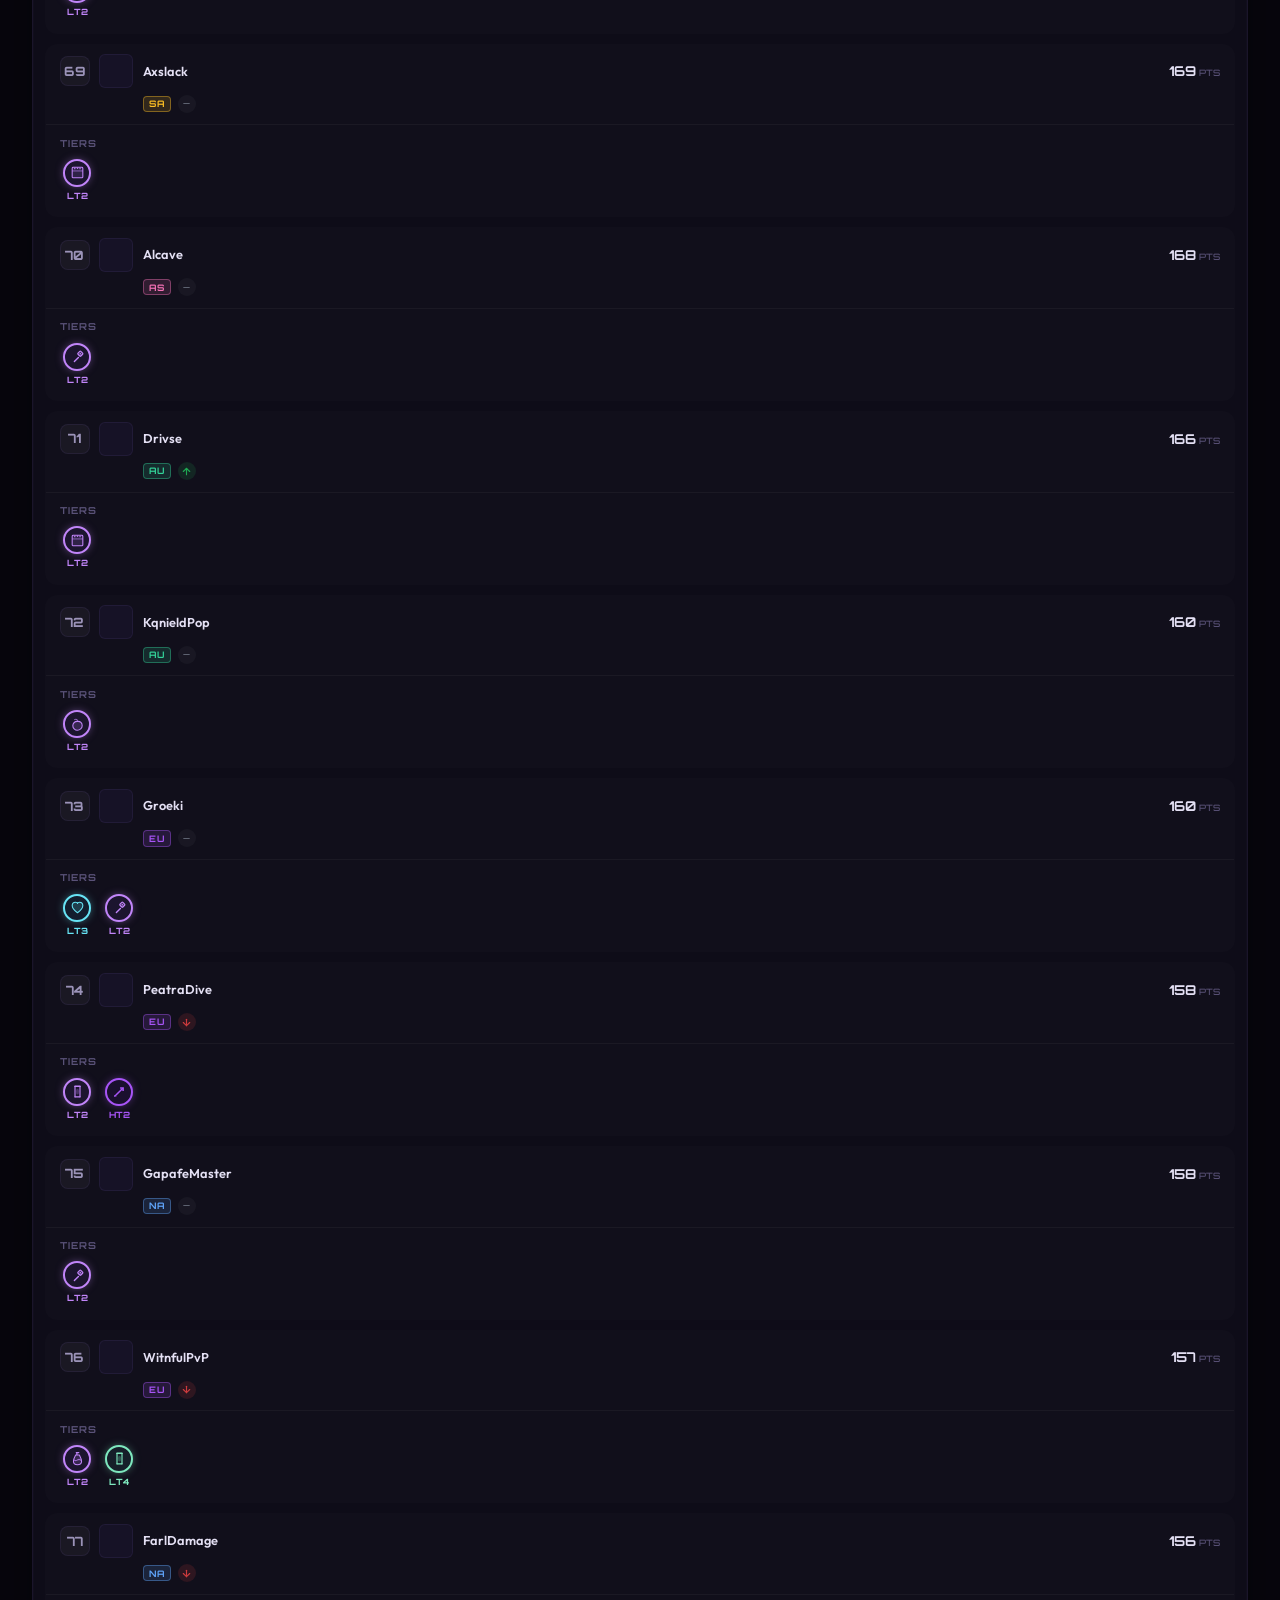
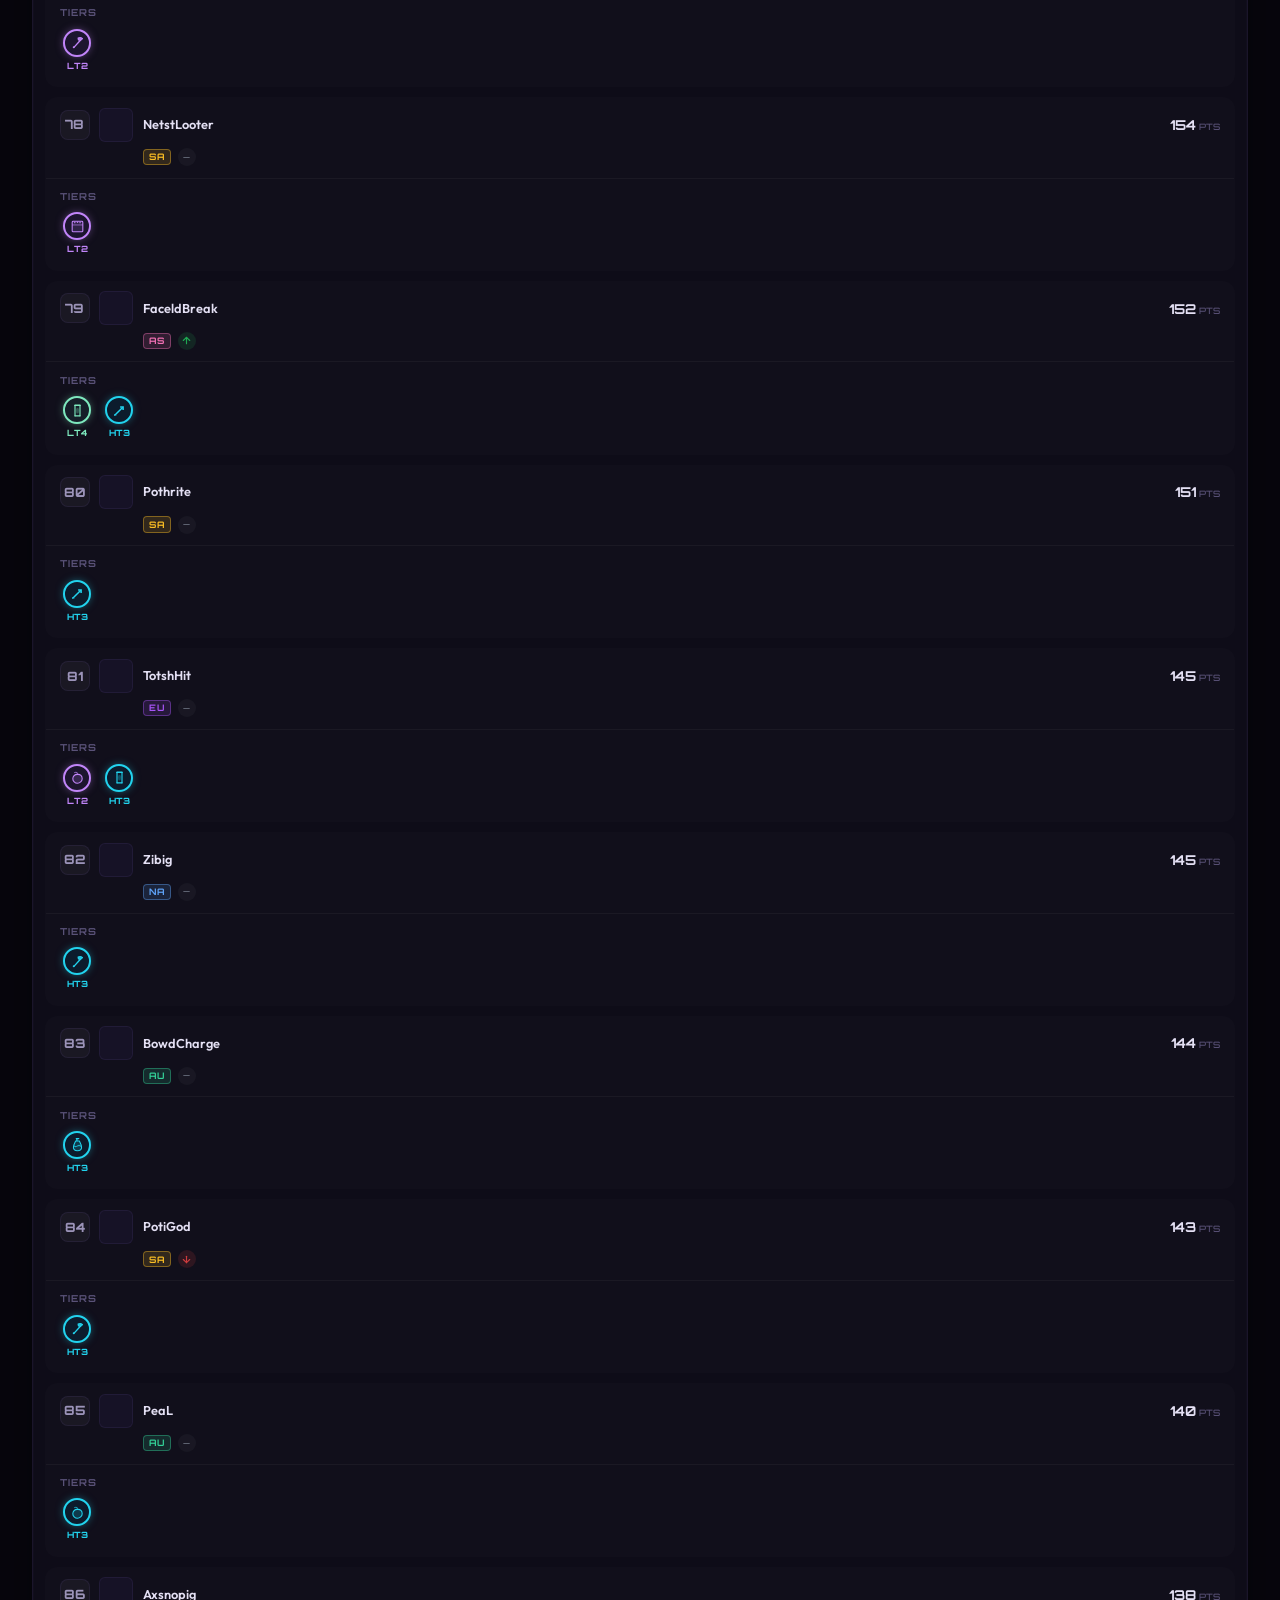
==== commit df0d828d: "Add files via upload" ====
--- a/index.html
+++ b/index.html
@@ -293,7 +293,9 @@
       </button>
       <div class="modal-header" id="modalHeader">
         <div class="modal-header-banner" id="modalHeaderBanner"></div>
-        <img class="modal-avatar" id="modalAvatar" src="" alt="Player avatar" />
+        <div class="modal-avatar-wrap" id="modalAvatarWrap">
+          <img class="modal-avatar" id="modalAvatar" src="" alt="Player avatar" />
+        </div>
         <div class="modal-player-info">
           <div class="modal-player-name" id="modalName"></div>
           <div class="modal-player-title" id="modalPlayerTitle"></div>
--- a/styles.css
+++ b/styles.css
@@ -725,6 +725,128 @@
   display: block;
 }
 
+/* ================= TOP-3 AVATAR ELEMENTAL FRAME =================
+   A square, rounded-corner frame for the top-3 avatars with a soft
+   elemental glow around the border and a small energy-sword icon
+   decorating the corner. Colored gold / silver / bronze to match rank. */
+.player-skin-wrap.avatar-frame-rank-1,
+.player-skin-wrap.avatar-frame-rank-2,
+.player-skin-wrap.avatar-frame-rank-3 {
+  overflow: visible;
+  border: none;
+  background: transparent;
+  border-radius: 8px;
+}
+
+.avatar-energy-ring {
+  position: absolute;
+  inset: -3px;
+  border-radius: 10px;
+  pointer-events: none;
+  z-index: 0;
+  box-shadow: 0 0 6px 1px var(--ring-glow), 0 0 12px 2px var(--ring-glow);
+  animation: haloPulse 2.4s ease-in-out infinite;
+}
+
+/* RGB shimmer border chasing around the square frame's edge, layered
+   under the per-rank glow for a bit of extra sparkle */
+.avatar-energy-ring::before {
+  content: '';
+  position: absolute;
+  inset: -2px;
+  border-radius: 12px;
+  padding: 2px;
+  background: linear-gradient(90deg,
+    #ff003c, #ff8a00, #ffee00, #4dff00, #00fff2, #0066ff, #cb00ff, #ff003c);
+  background-size: 300% 300%;
+  -webkit-mask: linear-gradient(#fff 0 0) content-box, linear-gradient(#fff 0 0);
+  -webkit-mask-composite: xor;
+  mask: linear-gradient(#fff 0 0) content-box, linear-gradient(#fff 0 0);
+  mask-composite: exclude;
+  opacity: 0.9;
+  animation: rgbSpin 3s linear infinite;
+}
+
+@keyframes rgbSpin {
+  0%   { background-position: 0% 50%; }
+  100% { background-position: 300% 50%; }
+}
+
+/* small energy-sword icon decorating the bottom-right corner */
+.energy-wisp.w1 {
+  position: absolute;
+  bottom: -6px;
+  right: -6px;
+  width: 14px;
+  height: 14px;
+  z-index: 3;
+  transform: rotate(45deg);
+  filter: drop-shadow(0 0 3px var(--ring-glow));
+}
+.energy-wisp.w1::before {
+  /* blade */
+  content: '';
+  position: absolute;
+  left: 50%;
+  top: 0;
+  width: 3px;
+  height: 11px;
+  margin-left: -1.5px;
+  border-radius: 2px 2px 0 0;
+  background: linear-gradient(to top, var(--ring-c3), var(--ring-c2) 55%, #fff 100%);
+}
+.energy-wisp.w1::after {
+  /* crossguard */
+  content: '';
+  position: absolute;
+  left: 50%;
+  top: 8px;
+  width: 9px;
+  height: 2.5px;
+  margin-left: -4.5px;
+  background: var(--ring-c2);
+  border-radius: 2px;
+}
+
+.energy-wisp.w2,
+.energy-wisp.w3,
+.energy-wisp.w4 {
+  display: none;
+}
+
+/* Per-rank elemental color themes: gold/fire, silver/frost, bronze/arcane */
+.player-skin-wrap.avatar-frame-rank-1 {
+  --ring-c1: #fff6d0;
+  --ring-c2: #ffd700;
+  --ring-c3: #ff7b1c;
+  --ring-glow: rgba(255, 180, 0, 0.55);
+}
+
+.player-skin-wrap.avatar-frame-rank-2 {
+  --ring-c1: #ffffff;
+  --ring-c2: #cbd5e1;
+  --ring-c3: #6ea8ff;
+  --ring-glow: rgba(147, 197, 253, 0.55);
+}
+
+.player-skin-wrap.avatar-frame-rank-3 {
+  --ring-c1: #ffdcb0;
+  --ring-c2: #cd7f32;
+  --ring-c3: #9b5cff;
+  --ring-glow: rgba(155, 92, 255, 0.5);
+}
+
+.player-skin-wrap.avatar-frame-rank-1 .player-skin,
+.player-skin-wrap.avatar-frame-rank-2 .player-skin,
+.player-skin-wrap.avatar-frame-rank-3 .player-skin {
+  position: relative;
+  z-index: 2;
+  border-radius: 8px;
+  background: var(--bg-tertiary);
+  border: 2px solid var(--ring-c2);
+  box-shadow: inset 0 0 6px rgba(0,0,0,0.4);
+}
+
 /* Player info column */
 .player-row-info {
   min-width: 0;
@@ -923,35 +1045,115 @@
   border: 1px solid var(--border-subtle);
 }
 
-/* Top-3 medals: larger, shield-shaped badge with metallic shine + floating crown for #1 */
+/* Top-3 medals: MOBA-style square rank frame — rounded square badge,
+   double metallic border, orbiting crystal shards, and crossed-sword
+   accents for #1. */
 .rank-badge-medal {
   position: relative;
-  width: 40px;
-  height: 44px;
-  border-radius: 0;
-  clip-path: polygon(50% 0%, 100% 20%, 100% 75%, 50% 100%, 0% 75%, 0% 20%);
-  font-size: 1rem;
+  width: 42px;
+  height: 42px;
+  border-radius: 11px;
+  font-size: 1.05rem;
   border: none;
   overflow: visible;
-}
-
-.rank-badge-medal::before {
+  background: #0c0a14;
+  box-shadow: inset 0 0 0 2px rgba(0,0,0,0.5);
+}
+
+/* Soft glow disc behind everything */
+.rank-badge-medal::after {
   content: '';
   position: absolute;
-  inset: 2px;
-  clip-path: polygon(50% 0%, 100% 20%, 100% 75%, 50% 100%, 0% 75%, 0% 20%);
-  background: linear-gradient(155deg, rgba(255,255,255,0.35), transparent 55%);
-  mix-blend-mode: overlay;
+  inset: -14px;
+  border-radius: 50%;
+  background: radial-gradient(circle, var(--medal-glow, rgba(255,215,0,0.35)), transparent 70%);
+  z-index: -1;
+  animation: haloPulse 2.4s ease-in-out infinite;
+}
+
+@keyframes haloPulse {
+  0%, 100% { opacity: 0.55; transform: scale(1); }
+  50%      { opacity: 0.9; transform: scale(1.08); }
+}
+
+/* Orbiting crystal shards — small diamond-shaped fragments circling the badge */
+.rank-badge-medal .crystal-orbit {
+  position: absolute;
+  inset: -16px;
+  animation: crystalOrbit 5s linear infinite;
+  pointer-events: none;
+}
+
+.rank-badge-medal .crystal-shard {
+  position: absolute;
+  width: 9px;
+  height: 9px;
+  background: linear-gradient(155deg, var(--medal-light, #FFF3C4), var(--medal-mid, #FFD700));
+  clip-path: polygon(50% 0%, 100% 50%, 50% 100%, 0% 50%);
+  box-shadow: 0 0 8px var(--medal-glow, rgba(255,215,0,0.7));
+}
+
+.crystal-shard.s1 { top: 0; left: 50%; transform: translate(-50%, -50%); }
+.crystal-shard.s2 { top: 50%; right: 0; transform: translate(50%, -50%) scale(0.75); opacity: 0.85; }
+.crystal-shard.s3 { bottom: 0; left: 50%; transform: translate(-50%, 50%) scale(0.9); }
+.crystal-shard.s4 { top: 50%; left: 0; transform: translate(-50%, -50%) scale(0.65); opacity: 0.8; }
+
+@keyframes crystalOrbit {
+  from { transform: rotate(0deg); }
+  to   { transform: rotate(360deg); }
+}
+
+/* Counter-rotating shards give a faceted, gem-like shimmer instead of a flat spin */
+.rank-badge-medal .crystal-shard {
+  animation: shardSpin 3s linear infinite;
+}
+@keyframes shardSpin {
+  from { filter: brightness(1); }
+  50%  { filter: brightness(1.5); }
+  to   { filter: brightness(1); }
+}
+
+/* Inner square frame with beveled metallic border, sitting above the shards */
+.rank-badge-medal .rank-badge-inner {
+  position: absolute;
+  inset: 0;
+  border-radius: 11px;
+  display: flex;
+  align-items: center;
+  justify-content: center;
+  background: linear-gradient(155deg, var(--medal-light, #FFF3C4), var(--medal-mid, #FFD700) 45%, var(--medal-dark, #B8860B) 100%);
+  border: 2px solid var(--medal-border, #FFE68A);
+  box-shadow: inset 0 1px 0 rgba(255,255,255,0.5), inset 0 -3px 6px rgba(0,0,0,0.35);
+}
+
+/* Diagonal crossed-sword glints etched into the frame */
+.rank-badge-medal .rank-badge-inner::before,
+.rank-badge-medal .rank-badge-inner::after {
+  content: '';
+  position: absolute;
+  width: 130%;
+  height: 2px;
+  background: linear-gradient(90deg, transparent, rgba(255,255,255,0.55), transparent);
+  top: 50%;
+  left: 50%;
+}
+.rank-badge-medal .rank-badge-inner::before { transform: translate(-50%, -50%) rotate(35deg); }
+.rank-badge-medal .rank-badge-inner::after   { transform: translate(-50%, -50%) rotate(-35deg); }
+
+.rank-badge-medal .rank-badge-num {
+  position: relative;
+  z-index: 2;
 }
 
 .rank-badge-crown {
   position: absolute;
-  top: -13px;
+  top: -20px;
   left: 50%;
   transform: translateX(-50%);
   color: #FFD700;
-  filter: drop-shadow(0 0 6px rgba(255, 215, 0, 0.8));
+  filter: drop-shadow(0 0 6px rgba(255, 215, 0, 0.9));
   animation: crownBob 2.2s ease-in-out infinite;
+  z-index: 3;
 }
 
 @keyframes crownBob {
@@ -959,62 +1161,131 @@
   50%      { transform: translateX(-50%) translateY(-3px) rotate(3deg); }
 }
 
+
 .rank-badge.rank-gold {
-  background: linear-gradient(145deg, #FFF3C4, #FFD700 45%, #B8860B 100%);
+  --medal-light: #FFF3C4; --medal-mid: #FFD700; --medal-dark: #B8860B;
+  --medal-border: #FFE68A; --medal-ring: rgba(255,215,0,0.6); --medal-glow: rgba(255,215,0,0.4);
   color: #2b1d00;
   animation: pulseGold 2.2s ease-in-out infinite;
 }
 
 .rank-badge.rank-silver {
-  background: linear-gradient(145deg, #FFFFFF, #CBD5E1 45%, #7C8CA6 100%);
+  --medal-light: #FFFFFF; --medal-mid: #CBD5E1; --medal-dark: #7C8CA6;
+  --medal-border: #E7ECF2; --medal-ring: rgba(203,213,225,0.6); --medal-glow: rgba(203,213,225,0.4);
   color: #1a1f26;
   animation: pulseSilver 2.2s ease-in-out infinite;
 }
 
 .rank-badge.rank-bronze {
-  background: linear-gradient(145deg, #F0B27A, #CD7F32 45%, #8B4E1F 100%);
+  --medal-light: #F0B27A; --medal-mid: #CD7F32; --medal-dark: #8B4E1F;
+  --medal-border: #E3A870; --medal-ring: rgba(205,127,50,0.6); --medal-glow: rgba(205,127,50,0.4);
   color: #2b1500;
   animation: pulseBronze 2.2s ease-in-out infinite;
 }
 
 @keyframes pulseGold {
-  0%, 100% { box-shadow: 0 0 14px rgba(255, 215, 0, 0.5), 0 2px 6px rgba(0,0,0,0.4); transform: scale(1); }
-  50%      { box-shadow: 0 0 26px rgba(255, 215, 0, 0.85), 0 2px 6px rgba(0,0,0,0.4); transform: scale(1.05); }
+  0%, 100% { filter: drop-shadow(0 0 8px rgba(255, 215, 0, 0.5)); }
+  50%      { filter: drop-shadow(0 0 16px rgba(255, 215, 0, 0.85)); }
 }
 
 @keyframes pulseSilver {
-  0%, 100% { box-shadow: 0 0 12px rgba(203, 213, 225, 0.45), 0 2px 6px rgba(0,0,0,0.4); transform: scale(1); }
-  50%      { box-shadow: 0 0 20px rgba(226, 232, 240, 0.75), 0 2px 6px rgba(0,0,0,0.4); transform: scale(1.04); }
+  0%, 100% { filter: drop-shadow(0 0 7px rgba(203, 213, 225, 0.45)); }
+  50%      { filter: drop-shadow(0 0 14px rgba(226, 232, 240, 0.75)); }
 }
 
 @keyframes pulseBronze {
-  0%, 100% { box-shadow: 0 0 12px rgba(205, 127, 50, 0.45), 0 2px 6px rgba(0,0,0,0.4); transform: scale(1); }
-  50%      { box-shadow: 0 0 20px rgba(205, 127, 50, 0.75), 0 2px 6px rgba(0,0,0,0.4); transform: scale(1.04); }
-}
-
-/* Premium glowing frame for the top 3 rows, with a slow breathing border glow */
+  0%, 100% { filter: drop-shadow(0 0 7px rgba(205, 127, 50, 0.45)); }
+  50%      { filter: drop-shadow(0 0 14px rgba(205, 127, 50, 0.75)); }
+}
+
+/* Premium glowing frame for the top 3 rows, with a slow breathing border glow
+   plus a layered sparkle background for extra shine. */
 .rank-row.rank-1, .rank-row.rank-2, .rank-row.rank-3 {
-  padding: 0.7rem 1rem;
+  padding: 0.8rem 1.1rem;
   position: relative;
   overflow: hidden;
+  border-width: 1.5px;
+}
+
+.rank-row.rank-1 > *, .rank-row.rank-2 > *, .rank-row.rank-3 > * {
+  position: relative;
+  z-index: 2;
 }
 
 .rank-row.rank-1 {
-  background: linear-gradient(90deg, rgba(255, 215, 0, 0.1), rgba(255, 60, 172, 0.04) 60%, transparent);
-  border-color: rgba(255, 215, 0, 0.35);
+  background:
+    radial-gradient(circle at 15% 30%, rgba(255,215,0,0.16), transparent 55%),
+    radial-gradient(circle at 85% 75%, rgba(255,140,0,0.12), transparent 55%),
+    linear-gradient(115deg, rgba(255,215,0,0.14), rgba(255,60,172,0.05) 55%, rgba(20,15,5,0.3));
+  border-color: rgba(255, 215, 0, 0.45);
   animation: rowGlowGold 2.6s ease-in-out infinite;
 }
 
 .rank-row.rank-2 {
-  background: linear-gradient(90deg, rgba(226, 232, 240, 0.08), transparent 65%);
-  border-color: rgba(226, 232, 240, 0.25);
+  background:
+    radial-gradient(circle at 15% 30%, rgba(226,232,240,0.14), transparent 55%),
+    radial-gradient(circle at 85% 75%, rgba(148,163,184,0.1), transparent 55%),
+    linear-gradient(115deg, rgba(226,232,240,0.1), transparent 55%, rgba(15,17,20,0.3));
+  border-color: rgba(226, 232, 240, 0.35);
   animation: rowGlowSilver 2.6s ease-in-out infinite;
 }
 
 .rank-row.rank-3 {
-  background: linear-gradient(90deg, rgba(205, 127, 50, 0.09), transparent 65%);
-  border-color: rgba(205, 127, 50, 0.25);
+  background:
+    radial-gradient(circle at 15% 30%, rgba(205,127,50,0.16), transparent 55%),
+    radial-gradient(circle at 85% 75%, rgba(139,69,19,0.12), transparent 55%),
+    linear-gradient(115deg, rgba(205,127,50,0.12), transparent 55%, rgba(20,13,5,0.3));
+  border-color: rgba(205, 127, 50, 0.4);
   animation: rowGlowBronze 2.6s ease-in-out infinite;
+}
+
+/* Sparkle particles drifting across the top-3 row backgrounds */
+.rank-row.rank-1::after,
+.rank-row.rank-2::after,
+.rank-row.rank-3::after {
+  content: '';
+  position: absolute;
+  inset: 0;
+  pointer-events: none;
+  background-repeat: repeat;
+  opacity: 0.55;
+  animation: sparkleDrift 7s linear infinite;
+}
+
+.rank-row.rank-1::after {
+  background-image:
+    radial-gradient(1.5px 1.5px at 8% 25%, rgba(255,235,150,0.9), transparent),
+    radial-gradient(1px 1px at 22% 70%, rgba(255,215,0,0.8), transparent),
+    radial-gradient(1.8px 1.8px at 40% 20%, rgba(255,255,255,0.7), transparent),
+    radial-gradient(1px 1px at 58% 60%, rgba(255,215,0,0.7), transparent),
+    radial-gradient(1.4px 1.4px at 75% 35%, rgba(255,240,180,0.85), transparent),
+    radial-gradient(1px 1px at 90% 55%, rgba(255,215,0,0.6), transparent);
+  background-size: 220px 90px;
+}
+
+.rank-row.rank-2::after {
+  background-image:
+    radial-gradient(1.5px 1.5px at 10% 30%, rgba(240,245,250,0.85), transparent),
+    radial-gradient(1px 1px at 28% 65%, rgba(226,232,240,0.75), transparent),
+    radial-gradient(1.6px 1.6px at 45% 18%, rgba(255,255,255,0.65), transparent),
+    radial-gradient(1px 1px at 62% 55%, rgba(203,213,225,0.6), transparent),
+    radial-gradient(1.3px 1.3px at 80% 40%, rgba(226,232,240,0.8), transparent);
+  background-size: 200px 85px;
+}
+
+.rank-row.rank-3::after {
+  background-image:
+    radial-gradient(1.5px 1.5px at 12% 28%, rgba(240,178,122,0.85), transparent),
+    radial-gradient(1px 1px at 30% 68%, rgba(205,127,50,0.7), transparent),
+    radial-gradient(1.6px 1.6px at 48% 22%, rgba(255,220,180,0.6), transparent),
+    radial-gradient(1px 1px at 66% 58%, rgba(205,127,50,0.55), transparent),
+    radial-gradient(1.3px 1.3px at 84% 38%, rgba(232,168,112,0.75), transparent);
+  background-size: 210px 88px;
+}
+
+@keyframes sparkleDrift {
+  0%   { background-position: 0 0; }
+  100% { background-position: -220px -90px; }
 }
 
 @keyframes rowGlowGold {
@@ -1467,6 +1738,50 @@
   background: radial-gradient(ellipse 120% 100% at 20% 0%, var(--banner-color, transparent) 0%, transparent 65%);
   opacity: 0.35;
   pointer-events: none;
+}
+
+.modal-avatar-wrap {
+  position: relative;
+  width: 76px;
+  height: 76px;
+  flex-shrink: 0;
+  z-index: 1;
+}
+
+.modal-avatar-wrap .modal-avatar {
+  width: 100%;
+  height: 100%;
+}
+
+.modal-avatar-wrap.avatar-frame-rank-1,
+.modal-avatar-wrap.avatar-frame-rank-2,
+.modal-avatar-wrap.avatar-frame-rank-3 {
+  border-radius: 8px;
+}
+
+.modal-avatar-wrap.avatar-frame-rank-1 .modal-avatar,
+.modal-avatar-wrap.avatar-frame-rank-2 .modal-avatar,
+.modal-avatar-wrap.avatar-frame-rank-3 .modal-avatar {
+  border: 2px solid var(--ring-c2);
+  box-shadow: inset 0 0 8px rgba(0,0,0,0.4);
+}
+
+.modal-avatar-wrap .energy-wisp.w1 {
+  width: 20px;
+  height: 20px;
+  bottom: -8px;
+  right: -8px;
+}
+.modal-avatar-wrap .energy-wisp.w1::before {
+  width: 4px;
+  height: 15px;
+  margin-left: -2px;
+}
+.modal-avatar-wrap .energy-wisp.w1::after {
+  top: 11px;
+  width: 12px;
+  height: 3px;
+  margin-left: -6px;
 }
 
 .modal-avatar {
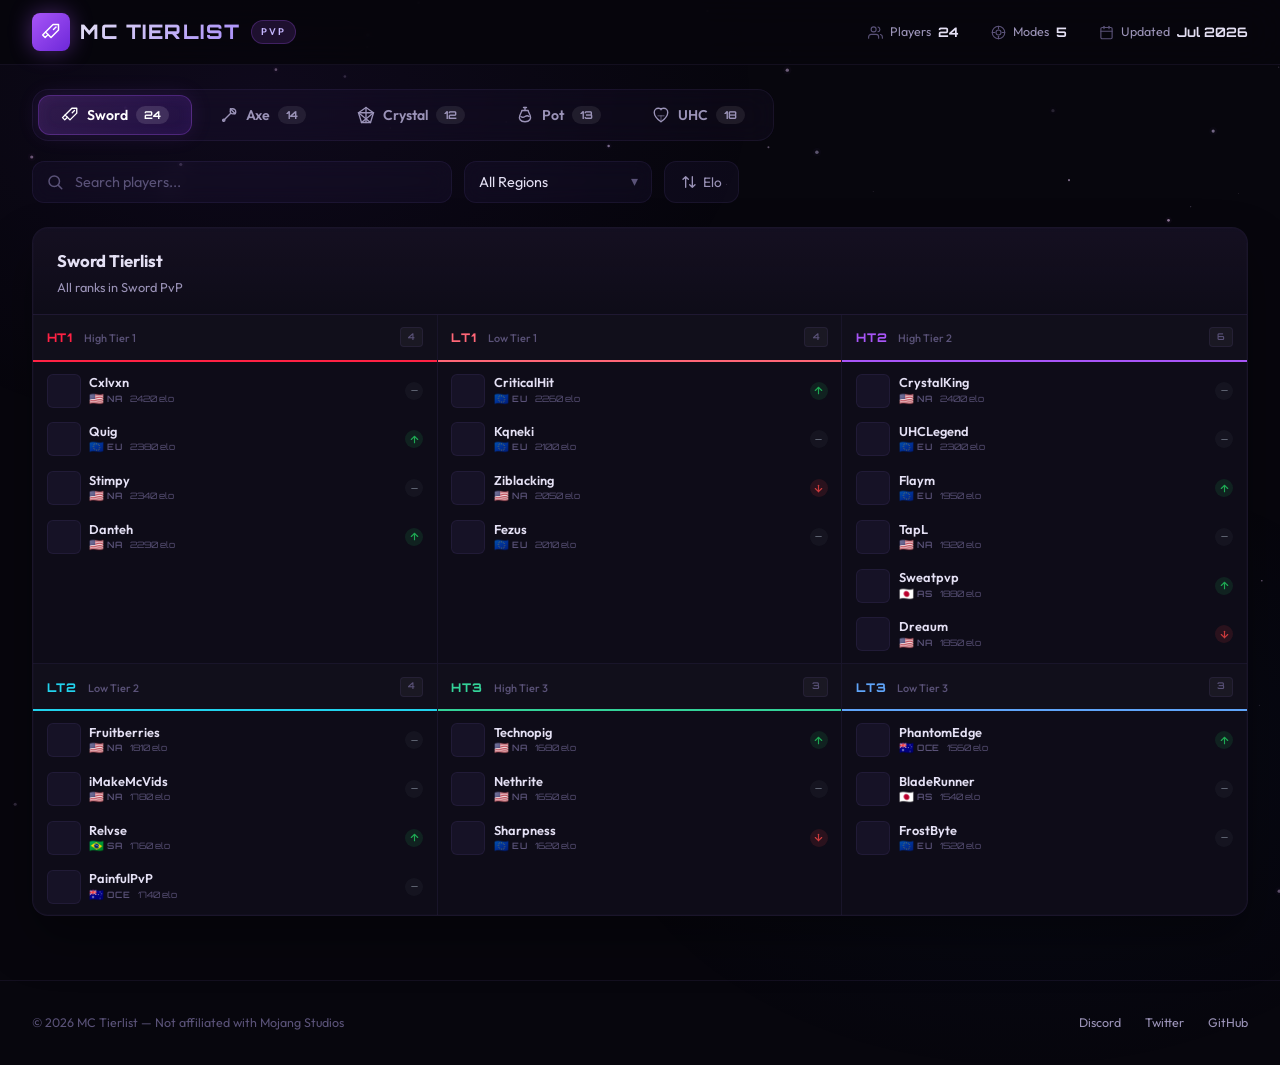
==== commit c6a70c72: "Add files via upload" ====
--- a/index.html
+++ b/index.html
@@ -3,8 +3,8 @@
 <head>
   <meta charset="UTF-8" />
   <meta name="viewport" content="width=device-width, initial-scale=1.0" />
-  <title>RC Tier — Minecraft PvP Rankings</title>
-  <meta name="description" content="RC Tier, by RC Studio Group. The definitive Minecraft PvP Tier List. Browse top-ranked players across Sword, Axe, Crystal, Pot, and UHC gamemodes." />
+  <title>MC Tierlist — Minecraft PvP Rankings</title>
+  <meta name="description" content="The definitive Minecraft PvP Tier List. Browse top-ranked players across Sword, Axe, Crystal, Pot, and UHC gamemodes." />
   <link rel="icon" href="data:image/svg+xml,<svg xmlns='http://www.w3.org/2000/svg' viewBox='0 0 100 100'><text y='.9em' font-size='90'>⚔️</text></svg>" />
   <link rel="preconnect" href="https://fonts.googleapis.com" />
   <link rel="preconnect" href="https://fonts.gstatic.com" crossorigin />
@@ -19,70 +19,40 @@
   <!-- ========== SVG ICON DEFINITIONS ========== -->
   <svg xmlns="http://www.w3.org/2000/svg" style="display:none;">
     <!-- Sword -->
-    <symbol id="icon-sword" viewBox="0 0 24 24" fill="none" stroke="currentColor" stroke-width="1.9" stroke-linecap="round" stroke-linejoin="round">
-      <path d="M6 18L16.5 7.5" stroke-width="2.4"/>
-      <path d="M13 5L19 5L19 11L16.5 11L16.5 7.5L13 7.5Z" fill="currentColor" stroke="none"/>
-      <path d="M6 18L4 20M4 18L6 20" stroke-width="1.6"/>
-      <circle cx="17.3" cy="6.7" r="0.4" fill="currentColor" stroke="none"/>
+    <symbol id="icon-sword" viewBox="0 0 24 24" fill="none" stroke="currentColor" stroke-width="1.8" stroke-linecap="round" stroke-linejoin="round">
+      <path d="M14.5 3L21 3L21 9.5L12 18.5L5.5 12L14.5 3Z"/>
+      <path d="M5.5 12L2 15.5L5 18.5L8.5 15"/>
+      <line x1="18" y1="6" x2="15" y2="9"/>
     </symbol>
     <!-- Axe -->
-    <symbol id="icon-axe" viewBox="0 0 24 24" fill="none" stroke="currentColor" stroke-width="1.9" stroke-linecap="round" stroke-linejoin="round">
-      <path d="M7 19L17 8" stroke-width="2.2"/>
-      <path d="M13 5C15 4 18.5 4.5 20 6C18.5 8 15.5 8.5 13.5 8L13 5Z" fill="currentColor" fill-opacity="0.85"/>
-      <circle cx="6" cy="19.5" r="1.6" fill="currentColor" stroke="none"/>
+    <symbol id="icon-axe" viewBox="0 0 24 24" fill="none" stroke="currentColor" stroke-width="1.8" stroke-linecap="round" stroke-linejoin="round">
+      <path d="M14 4L20 10"/>
+      <path d="M5 19L14 10"/>
+      <path d="M14 4C14 4 18 3 20 5C22 7 20.5 10.5 20 10.5"/>
+      <path d="M14 4C14 4 13 8 14.5 9.5C16 11 20 10 20 10"/>
+      <circle cx="5" cy="19" r="1.5"/>
     </symbol>
     <!-- Crystal -->
-    <symbol id="icon-crystal" viewBox="0 0 24 24" fill="none" stroke="currentColor" stroke-width="1.6" stroke-linejoin="round">
-      <polygon points="12,2.5 20,8.5 16.5,21 7.5,21 4,8.5" fill="currentColor" fill-opacity="0.18"/>
-      <path d="M12 2.5L9 8.5L12 21M12 2.5L15 8.5L12 21" opacity="0.7"/>
-      <path d="M4 8.5L20 8.5" opacity="0.7"/>
+    <symbol id="icon-crystal" viewBox="0 0 24 24" fill="none" stroke="currentColor" stroke-width="1.8" stroke-linecap="round" stroke-linejoin="round">
+      <polygon points="12,2 22,9 18,22 6,22 2,9"/>
+      <line x1="12" y1="2" x2="12" y2="22"/>
+      <line x1="2" y1="9" x2="22" y2="9"/>
+      <line x1="6" y1="22" x2="22" y2="9"/>
+      <line x1="18" y1="22" x2="2" y2="9"/>
     </symbol>
     <!-- Potion -->
-    <symbol id="icon-pot" viewBox="0 0 24 24" fill="none" stroke="currentColor" stroke-width="1.7" stroke-linecap="round" stroke-linejoin="round">
-      <path d="M10 2.5h4" stroke-width="2"/>
-      <path d="M11 2.5v3.2" stroke-width="2"/>
-      <path d="M9 6.5c-1.5 3-3.5 6.7-3.5 9.8C5.5 20 8.3 22 12 22s6.5-2 6.5-5.7c0-3.1-2-6.8-3.5-9.8Z" fill="currentColor" fill-opacity="0.16"/>
-      <path d="M7 14.5c1.5 1.3 3 1.3 5-.2 2-1.3 3.5-1.1 5 .2" opacity="0.75"/>
+    <symbol id="icon-pot" viewBox="0 0 24 24" fill="none" stroke="currentColor" stroke-width="1.8" stroke-linecap="round" stroke-linejoin="round">
+      <path d="M10 2L14 2"/>
+      <path d="M12 2L12 6"/>
+      <path d="M8 6L16 6"/>
+      <path d="M8 6L5 13C3.5 16.5 5.5 21 12 21C18.5 21 20.5 16.5 19 13L16 6"/>
+      <path d="M6.5 14C6.5 14 9 16 12 14C15 12 17.5 14 17.5 14"/>
     </symbol>
     <!-- UHC Heart -->
-    <symbol id="icon-uhc" viewBox="0 0 24 24" fill="none" stroke="currentColor" stroke-width="1.7" stroke-linejoin="round">
-      <path d="M12 20.3C12 20.3 3.5 14.6 3.5 8.9C3.5 5.8 5.9 3.5 8.8 3.5C10.5 3.5 12 4.4 12 5.6C12 4.4 13.5 3.5 15.2 3.5C18.1 3.5 20.5 5.8 20.5 8.9C20.5 14.6 12 20.3 12 20.3Z" fill="currentColor" fill-opacity="0.16"/>
-    </symbol>
-    <!-- Vanilla (Apple) -->
-    <symbol id="icon-vanilla" viewBox="0 0 24 24" fill="none" stroke="currentColor" stroke-width="1.7" stroke-linecap="round" stroke-linejoin="round">
-      <path d="M12 5.4C10.9 4 9 3.3 7.3 4.2" opacity="0.7"/>
-      <path d="M12.3 7C7.8 6.6 4.5 9.8 4.5 14C4.5 18 7.8 21.3 11.8 21.3C15.8 21.3 19.5 18 19.5 14C19.5 9.8 16.5 6.6 12.3 7Z" fill="currentColor" fill-opacity="0.16"/>
-    </symbol>
-    <!-- NethOP (Nether Portal) -->
-    <symbol id="icon-nethpot" viewBox="0 0 24 24" fill="none" stroke="currentColor" stroke-width="1.8" stroke-linecap="round" stroke-linejoin="round">
-      <path d="M8 3.5v17"/>
-      <path d="M16 3.5v17"/>
-      <path d="M8 3.5h8" stroke-width="2.2"/>
-      <path d="M8 20.5h8" stroke-width="2.2"/>
-      <ellipse cx="12" cy="12" rx="2.6" ry="4.6" fill="currentColor" fill-opacity="0.28" stroke="none"/>
-    </symbol>
-    <!-- SMP (Grass Block) -->
-    <symbol id="icon-smp" viewBox="0 0 24 24" fill="none" stroke="currentColor" stroke-width="1.7" stroke-linejoin="round">
-      <rect x="3.5" y="3.5" width="17" height="17" rx="1.5" fill="currentColor" fill-opacity="0.12"/>
-      <path d="M3.5 9.5h17" opacity="0.6"/>
-      <path d="M6.5 5.5h2.2M11 5h2M15 5.5h2.2" stroke-width="2.4" opacity="0.85"/>
-    </symbol>
-    <!-- DiaSMP (Diamond + Grass) -->
-    <symbol id="icon-diasmp" viewBox="0 0 24 24" fill="none" stroke="currentColor" stroke-width="1.6" stroke-linejoin="round">
-      <polygon points="12,3 19,9 15.5,20 8.5,20 5,9" fill="currentColor" fill-opacity="0.16"/>
-      <line x1="12" y1="3" x2="12" y2="20" opacity="0.5"/>
-      <line x1="5" y1="9" x2="19" y2="9" opacity="0.5"/>
-    </symbol>
-    <!-- Mace -->
-    <symbol id="icon-mace" viewBox="0 0 24 24" fill="none" stroke="currentColor" stroke-width="1.9" stroke-linecap="round" stroke-linejoin="round">
-      <path d="M7 20L13.5 13.5" stroke-width="2.2"/>
-      <rect x="13.3" y="4.3" width="6.4" height="6.4" rx="1.2" transform="rotate(45 16.5 7.5)" fill="currentColor" fill-opacity="0.22"/>
-      <circle cx="16.5" cy="7.5" r="1.3" fill="currentColor" stroke="none"/>
-    </symbol>
-    <!-- Verified Badge -->
-    <symbol id="icon-verified" viewBox="0 0 24 24" fill="currentColor">
-      <path d="M12 1.5l2.6 1.53 3.02-.36 1.36 2.7 2.7 1.36-.36 3.02L23 12l-1.68 2.25.36 3.02-2.7 1.36-1.36 2.7-3.02-.36L12 22.5l-2.6-1.53-3.02.36-1.36-2.7-2.7-1.36.36-3.02L1 12l1.68-2.25-.36-3.02 2.7-1.36 1.36-2.7 3.02.36L12 1.5z"/>
-      <path d="M8.5 12.2l2.4 2.4 4.6-4.9" fill="none" stroke="#07060D" stroke-width="1.8" stroke-linecap="round" stroke-linejoin="round"/>
+    <symbol id="icon-uhc" viewBox="0 0 24 24" fill="none" stroke="currentColor" stroke-width="1.8" stroke-linecap="round" stroke-linejoin="round">
+      <path d="M12 21C12 21 3 14.5 3 8.5C3 5.42 5.42 3 8.5 3C10.24 3 11.91 3.81 12 5C12.09 3.81 13.76 3 15.5 3C18.58 3 21 5.42 21 8.5C21 14.5 12 21 12 21Z"/>
+      <path d="M12 21L12 13" opacity="0.4"/>
+      <path d="M8 13L16 13" opacity="0.4"/>
     </symbol>
     <!-- Search -->
     <symbol id="icon-search" viewBox="0 0 24 24" fill="none" stroke="currentColor" stroke-width="2" stroke-linecap="round" stroke-linejoin="round">
@@ -124,10 +94,6 @@
     <symbol id="icon-close" viewBox="0 0 24 24" fill="none" stroke="currentColor" stroke-width="2" stroke-linecap="round" stroke-linejoin="round">
       <line x1="18" y1="6" x2="6" y2="18"/>
       <line x1="6" y1="6" x2="18" y2="18"/>
-    </symbol>
-    <!-- Chevron Down -->
-    <symbol id="icon-chevron-down" viewBox="0 0 24 24" fill="none" stroke="currentColor" stroke-width="2.4" stroke-linecap="round" stroke-linejoin="round">
-      <path d="M6 9l6 6 6-6"/>
     </symbol>
     <!-- Globe -->
     <symbol id="icon-globe" viewBox="0 0 24 24" fill="none" stroke="currentColor" stroke-width="1.8" stroke-linecap="round" stroke-linejoin="round">
@@ -177,8 +143,11 @@
   <nav class="navbar">
     <div class="navbar-inner">
       <a href="#" class="logo">
-        <img src="logo.png" alt="RC Tier" class="logo-img" />
-        <span class="logo-tag">RC Studio Group</span>
+        <div class="logo-icon">
+          <svg width="20" height="20"><use href="#icon-sword"/></svg>
+        </div>
+        <span class="logo-text">MC TIERLIST</span>
+        <span class="logo-tag">PVP</span>
       </a>
       <div class="navbar-stats">
         <div class="stat-item">
@@ -189,7 +158,7 @@
         <div class="stat-item">
           <svg width="15" height="15" class="stat-icon"><use href="#icon-crosshair"/></svg>
           <span>Modes</span>
-          <span class="stat-value">9</span>
+          <span class="stat-value">5</span>
         </div>
         <div class="stat-item">
           <svg width="15" height="15" class="stat-icon"><use href="#icon-calendar"/></svg>
@@ -197,60 +166,36 @@
           <span class="stat-value">Jul 2026</span>
         </div>
       </div>
-      <a href="discord.html" class="discord-cta">
-        <svg width="17" height="17"><use href="#icon-discord"/></svg>
-        <span>Join Discord</span>
-      </a>
     </div>
   </nav>
 
   <!-- ========== CONTROLS ========== -->
   <section class="controls-section">
     <div class="gamemode-tabs" id="gamemodeTabs">
-      <button class="gamemode-tab active" data-mode="overall">
-        <img class="tab-icon-svg gamemode-item-img" src="overall-sword.jpg" width="18" height="18" alt="" onerror="this.outerHTML='<svg class=&quot;tab-icon-svg&quot; width=&quot;18&quot; height=&quot;18&quot;><use href=&quot;#icon-crosshair&quot;/></svg>'" />
-        <span>Overall</span>
-        <span class="tab-count" data-count="overall">0</span>
-      </button>
-      <button class="gamemode-tab" data-mode="vanilla">
-        <img class="tab-icon-svg gamemode-item-img" src="https://minecraft.wiki/images/Invicon_End_Crystal.gif" width="18" height="18" alt="" onerror="this.outerHTML='<svg class=&quot;tab-icon-svg&quot; width=&quot;18&quot; height=&quot;18&quot;><use href=&quot;#icon-crystal&quot;/></svg>'" />
-        <span>Crystal PvP</span>
-        <span class="tab-count" data-count="vanilla">0</span>
+      <button class="gamemode-tab active" data-mode="sword">
+        <svg class="tab-icon-svg" width="18" height="18"><use href="#icon-sword"/></svg>
+        <span>Sword</span>
+        <span class="tab-count" data-count="sword">0</span>
+      </button>
+      <button class="gamemode-tab" data-mode="axe">
+        <svg class="tab-icon-svg" width="18" height="18"><use href="#icon-axe"/></svg>
+        <span>Axe</span>
+        <span class="tab-count" data-count="axe">0</span>
+      </button>
+      <button class="gamemode-tab" data-mode="crystal">
+        <svg class="tab-icon-svg" width="18" height="18"><use href="#icon-crystal"/></svg>
+        <span>Crystal</span>
+        <span class="tab-count" data-count="crystal">0</span>
+      </button>
+      <button class="gamemode-tab" data-mode="pot">
+        <svg class="tab-icon-svg" width="18" height="18"><use href="#icon-pot"/></svg>
+        <span>Pot</span>
+        <span class="tab-count" data-count="pot">0</span>
       </button>
       <button class="gamemode-tab" data-mode="uhc">
-        <img class="tab-icon-svg gamemode-item-img" src="https://minecraft.wiki/images/Invicon_Water_Bucket.png" width="18" height="18" alt="" onerror="this.outerHTML='<svg class=&quot;tab-icon-svg&quot; width=&quot;18&quot; height=&quot;18&quot;><use href=&quot;#icon-uhc&quot;/></svg>'" />
-        <span>UHC PvP</span>
+        <svg class="tab-icon-svg" width="18" height="18"><use href="#icon-uhc"/></svg>
+        <span>UHC</span>
         <span class="tab-count" data-count="uhc">0</span>
-      </button>
-      <button class="gamemode-tab" data-mode="pot">
-        <img class="tab-icon-svg gamemode-item-img" src="https://minecraft.wiki/images/Invicon_Potion_of_Healing.png" width="18" height="18" alt="" onerror="this.outerHTML='<svg class=&quot;tab-icon-svg&quot; width=&quot;18&quot; height=&quot;18&quot;><use href=&quot;#icon-pot&quot;/></svg>'" />
-        <span>Pot PvP</span>
-        <span class="tab-count" data-count="pot">0</span>
-      </button>
-      <button class="gamemode-tab" data-mode="nethop">
-        <img class="tab-icon-svg gamemode-item-img" src="https://minecraft.wiki/images/Invicon_Netherite_Chestplate.png" width="18" height="18" alt="" onerror="this.outerHTML='<svg class=&quot;tab-icon-svg&quot; width=&quot;18&quot; height=&quot;18&quot;><use href=&quot;#icon-nethpot&quot;/></svg>'" />
-        <span>Neth PvP</span>
-        <span class="tab-count" data-count="nethop">0</span>
-      </button>
-      <button class="gamemode-tab" data-mode="smp">
-        <img class="tab-icon-svg gamemode-item-img" src="https://minecraft.wiki/images/Invicon_Shield.png" width="18" height="18" alt="" onerror="this.outerHTML='<svg class=&quot;tab-icon-svg&quot; width=&quot;18&quot; height=&quot;18&quot;><use href=&quot;#icon-smp&quot;/></svg>'" />
-        <span>Smp PvP</span>
-        <span class="tab-count" data-count="smp">0</span>
-      </button>
-      <button class="gamemode-tab" data-mode="sword">
-        <img class="tab-icon-svg gamemode-item-img" src="https://minecraft.wiki/images/Invicon_Diamond_Sword.png" width="18" height="18" alt="" onerror="this.outerHTML='<svg class=&quot;tab-icon-svg&quot; width=&quot;18&quot; height=&quot;18&quot;><use href=&quot;#icon-sword&quot;/></svg>'" />
-        <span>Sword PvP</span>
-        <span class="tab-count" data-count="sword">0</span>
-      </button>
-      <button class="gamemode-tab" data-mode="axe">
-        <img class="tab-icon-svg gamemode-item-img" src="https://minecraft.wiki/images/Invicon_Diamond_Axe.png" width="18" height="18" alt="" onerror="this.outerHTML='<svg class=&quot;tab-icon-svg&quot; width=&quot;18&quot; height=&quot;18&quot;><use href=&quot;#icon-axe&quot;/></svg>'" />
-        <span>Axe PvP</span>
-        <span class="tab-count" data-count="axe">0</span>
-      </button>
-      <button class="gamemode-tab" data-mode="mace">
-        <img class="tab-icon-svg gamemode-item-img" src="https://minecraft.wiki/images/Invicon_Mace.png" width="18" height="18" alt="" onerror="this.outerHTML='<svg class=&quot;tab-icon-svg&quot; width=&quot;18&quot; height=&quot;18&quot;><use href=&quot;#icon-mace&quot;/></svg>'" />
-        <span>Mace PvP</span>
-        <span class="tab-count" data-count="mace">0</span>
       </button>
     </div>
 
@@ -259,23 +204,19 @@
         <input type="text" class="search-input" id="searchInput" placeholder="Search players..." autocomplete="off" />
         <svg class="search-icon-svg" width="18" height="18"><use href="#icon-search"/></svg>
       </div>
-      <div class="region-select-wrapper" id="regionSelectWrapper">
-        <button type="button" class="region-select-btn" id="regionSelectBtn">
-          <span id="regionSelectLabel">All Regions</span>
-          <svg class="region-select-caret" width="14" height="14"><use href="#icon-chevron-down"/></svg>
-        </button>
-        <div class="region-select-menu" id="regionSelectMenu">
-          <button type="button" class="region-select-option active" data-value="all">All Regions</button>
-          <button type="button" class="region-select-option" data-value="NA">NA — North America</button>
-          <button type="button" class="region-select-option" data-value="EU">EU — Europe</button>
-          <button type="button" class="region-select-option" data-value="AS">AS — Asia</button>
-          <button type="button" class="region-select-option" data-value="AU">AU — Oceania</button>
-          <button type="button" class="region-select-option" data-value="SA">SA — South America</button>
-        </div>
+      <div class="region-select-wrapper">
+        <select class="region-select" id="regionFilter">
+          <option value="all">All Regions</option>
+          <option value="NA">NA — North America</option>
+          <option value="EU">EU — Europe</option>
+          <option value="AS">AS — Asia</option>
+          <option value="OCE">OCE — Oceania</option>
+          <option value="SA">SA — South America</option>
+        </select>
       </div>
       <button class="sort-btn" id="sortBtn" title="Toggle sort order">
         <svg width="16" height="16"><use href="#icon-sort"/></svg>
-        <span id="sortLabel">Pts</span>
+        <span id="sortLabel">Elo</span>
       </button>
     </div>
   </section>
@@ -291,14 +232,10 @@
       <button class="modal-close" id="modalClose" aria-label="Close modal">
         <svg width="16" height="16"><use href="#icon-close"/></svg>
       </button>
-      <div class="modal-header" id="modalHeader">
-        <div class="modal-header-banner" id="modalHeaderBanner"></div>
-        <div class="modal-avatar-wrap" id="modalAvatarWrap">
-          <img class="modal-avatar" id="modalAvatar" src="" alt="Player avatar" />
-        </div>
+      <div class="modal-header">
+        <img class="modal-avatar" id="modalAvatar" src="" alt="Player avatar" />
         <div class="modal-player-info">
           <div class="modal-player-name" id="modalName"></div>
-          <div class="modal-player-title" id="modalPlayerTitle"></div>
           <div class="modal-player-tier" id="modalTier"></div>
           <div class="modal-player-region" id="modalRegion"></div>
         </div>
@@ -308,10 +245,6 @@
           <div class="modal-section-title">Stats</div>
           <div class="modal-stats-grid" id="modalStats"></div>
         </div>
-        <div class="modal-section" id="modalGamemodesSection">
-          <div class="modal-section-title">All Gamemode Tiers</div>
-          <div class="modal-gamemode-list" id="modalGamemodes"></div>
-        </div>
         <div class="modal-section">
           <div class="modal-section-title">Links</div>
           <div class="modal-links" id="modalLinks"></div>
@@ -326,9 +259,9 @@
 
   <!-- ========== FOOTER ========== -->
   <footer class="footer">
-    <span class="footer-text">© 2026 RC Tier — RC Studio Group — Not affiliated with Mojang Studios</span>
+    <span class="footer-text">© 2026 MC Tierlist — Not affiliated with Mojang Studios</span>
     <div class="footer-links">
-      <a href="discord.html" class="footer-link">Discord</a>
+      <a href="#" class="footer-link">Discord</a>
       <a href="#" class="footer-link">Twitter</a>
       <a href="#" class="footer-link">GitHub</a>
     </div>
--- a/styles.css
+++ b/styles.css
@@ -190,13 +190,6 @@
   animation: logoGlow 4s ease-in-out infinite alternate;
 }
 
-.logo-img {
-  height: 34px;
-  width: auto;
-  display: block;
-  filter: drop-shadow(0 0 14px rgba(255, 191, 92, 0.35));
-}
-
 @keyframes logoGlow {
   0%   { box-shadow: 0 0 18px rgba(168, 85, 247, 0.3); }
   100% { box-shadow: 0 0 28px rgba(168, 85, 247, 0.55), 0 0 60px rgba(120, 60, 220, 0.15); }
@@ -252,31 +245,6 @@
   font-size: 0.82rem;
 }
 
-.discord-cta {
-  display: flex;
-  align-items: center;
-  gap: 8px;
-  padding: 8px 16px;
-  background: linear-gradient(135deg, #5865F2, #4752C4);
-  color: #fff;
-  text-decoration: none;
-  border-radius: var(--radius-md);
-  font-family: 'Outfit', sans-serif;
-  font-size: 0.82rem;
-  font-weight: 600;
-  white-space: nowrap;
-  flex-shrink: 0;
-  box-shadow: 0 2px 12px rgba(88, 101, 242, 0.35);
-  transition: all var(--transition-fast);
-}
-
-.discord-cta:hover {
-  transform: translateY(-1px);
-  box-shadow: 0 4px 18px rgba(88, 101, 242, 0.5);
-}
-
-.discord-cta span { display: inline; }
-
 /* ============================================
    CONTROLS
    ============================================ */
@@ -297,14 +265,9 @@
   border-radius: var(--radius-lg);
   border: 1px solid var(--border-subtle);
   backdrop-filter: blur(12px);
-  max-width: 100%;
-  overflow-x: auto;
-  -webkit-overflow-scrolling: touch;
-  scrollbar-width: none;
+  width: fit-content;
   margin-bottom: 1.25rem;
 }
-
-.gamemode-tabs::-webkit-scrollbar { display: none; }
 
 .gamemode-tab {
   position: relative;
@@ -341,18 +304,6 @@
   color: currentColor;
 }
 
-.gamemode-item-img {
-  image-rendering: pixelated;
-  object-fit: contain;
-  flex-shrink: 0;
-}
-
-.gamemode-tab[data-mode="overall"] .gamemode-item-img,
-.modal-gamemode-item[data-mode="overall"] .gamemode-item-img {
-  image-rendering: auto;
-  border-radius: 4px;
-}
-
 .tab-count {
   font-size: 0.68rem;
   background: rgba(255, 255, 255, 0.08);
@@ -365,27 +316,6 @@
 .gamemode-tab.active .tab-count {
   background: rgba(255, 255, 255, 0.12);
 }
-
-/* Per-gamemode accent colors */
-.gamemode-tab[data-mode="overall"].active { background: linear-gradient(135deg, rgba(168,85,247,0.22), rgba(109,40,217,0.18)); border-color: rgba(168,85,247,0.35); box-shadow: 0 0 22px rgba(168,85,247,0.14); }
-.gamemode-tab[data-mode="vanilla"].active { background: linear-gradient(135deg, rgba(234,179,8,0.22), rgba(161,98,7,0.18)); border-color: rgba(234,179,8,0.35); box-shadow: 0 0 22px rgba(234,179,8,0.14); }
-.gamemode-tab[data-mode="uhc"].active     { background: linear-gradient(135deg, rgba(239,68,68,0.18), rgba(220,38,38,0.14)); border-color: rgba(239,68,68,0.3); box-shadow: 0 0 22px rgba(239,68,68,0.12); }
-.gamemode-tab[data-mode="pot"].active     { background: linear-gradient(135deg, rgba(236,72,153,0.22), rgba(157,23,77,0.18)); border-color: rgba(236,72,153,0.35); box-shadow: 0 0 22px rgba(236,72,153,0.14); }
-.gamemode-tab[data-mode="nethop"].active  { background: linear-gradient(135deg, rgba(147,51,234,0.22), rgba(88,28,135,0.2)); border-color: rgba(147,51,234,0.35); box-shadow: 0 0 22px rgba(147,51,234,0.14); }
-.gamemode-tab[data-mode="smp"].active     { background: linear-gradient(135deg, rgba(34,197,94,0.22), rgba(21,128,61,0.18)); border-color: rgba(34,197,94,0.35); box-shadow: 0 0 22px rgba(34,197,94,0.14); }
-.gamemode-tab[data-mode="sword"].active   { background: linear-gradient(135deg, rgba(239,68,68,0.22), rgba(153,27,27,0.18)); border-color: rgba(239,68,68,0.35); box-shadow: 0 0 22px rgba(239,68,68,0.14); }
-.gamemode-tab[data-mode="axe"].active     { background: linear-gradient(135deg, rgba(249,115,22,0.22), rgba(154,52,18,0.18)); border-color: rgba(249,115,22,0.35); box-shadow: 0 0 22px rgba(249,115,22,0.14); }
-.gamemode-tab[data-mode="mace"].active    { background: linear-gradient(135deg, rgba(120,113,108,0.28), rgba(41,37,36,0.24)); border-color: rgba(168,162,158,0.4); box-shadow: 0 0 22px rgba(120,113,108,0.16); }
-
-.gamemode-tab[data-mode="overall"] .tab-icon-svg { color: #a855f7; }
-.gamemode-tab[data-mode="vanilla"] .tab-icon-svg { color: #eab308; }
-.gamemode-tab[data-mode="uhc"]     .tab-icon-svg { color: #ef4444; }
-.gamemode-tab[data-mode="pot"]     .tab-icon-svg { color: #ec4899; }
-.gamemode-tab[data-mode="nethop"]  .tab-icon-svg { color: #9333ea; }
-.gamemode-tab[data-mode="smp"]     .tab-icon-svg { color: #22c55e; }
-.gamemode-tab[data-mode="sword"]   .tab-icon-svg { color: #ef4444; }
-.gamemode-tab[data-mode="axe"]     .tab-icon-svg { color: #f97316; }
-.gamemode-tab[data-mode="mace"]    .tab-icon-svg { color: #d6d3d1; }
 
 /* --- Search & Filter Row --- */
 .filter-row {
@@ -438,15 +368,12 @@
 
 .search-input:focus + .search-icon { color: #A855F7; }
 
-/* Region Select (custom, theme-matched dropdown) */
+/* Region Select */
 .region-select-wrapper { position: relative; }
 
-.region-select-btn {
-  display: flex;
-  align-items: center;
-  justify-content: space-between;
-  gap: 10px;
-  padding: 11px 14px;
+.region-select {
+  appearance: none;
+  padding: 11px 40px 11px 14px;
   background: rgba(140, 100, 255, 0.05);
   border: 1px solid var(--border-subtle);
   border-radius: var(--radius-md);
@@ -460,76 +387,25 @@
   min-width: 180px;
 }
 
-.region-select-btn:hover {
-  border-color: rgba(168, 85, 247, 0.35);
-  background: rgba(168, 85, 247, 0.08);
-}
-
-.region-select-wrapper.open .region-select-btn {
-  border-color: rgba(168, 85, 247, 0.5);
-  box-shadow: 0 0 0 3px rgba(168, 85, 247, 0.12);
-}
-
-.region-select-caret {
-  flex-shrink: 0;
-  color: var(--text-muted);
-  transition: transform var(--transition-fast);
-}
-
-.region-select-wrapper.open .region-select-caret {
-  transform: rotate(180deg);
-  color: #c084fc;
-}
-
-.region-select-menu {
+.region-select:focus {
+  border-color: rgba(168, 85, 247, 0.45);
+  box-shadow: 0 0 0 3px rgba(168, 85, 247, 0.1);
+}
+
+.region-select option {
+  background: var(--bg-secondary);
+  color: var(--text-primary);
+}
+
+.region-select-wrapper::after {
+  content: '▾';
   position: absolute;
-  top: calc(100% + 8px);
-  left: 0;
-  right: 0;
-  min-width: 220px;
-  background: rgba(10, 8, 20, 0.92);
-  border: 1px solid rgba(168, 85, 247, 0.25);
-  border-radius: var(--radius-md);
-  backdrop-filter: blur(20px);
-  box-shadow: 0 12px 40px rgba(0,0,0,0.55), 0 0 0 1px rgba(168,85,247,0.08), 0 0 30px rgba(168,85,247,0.1);
-  padding: 6px;
-  z-index: 50;
-  opacity: 0;
-  visibility: hidden;
-  transform: translateY(-6px);
-  transition: opacity 0.16s ease, transform 0.16s ease, visibility 0.16s;
-}
-
-.region-select-wrapper.open .region-select-menu {
-  opacity: 1;
-  visibility: visible;
-  transform: translateY(0);
-}
-
-.region-select-option {
-  display: block;
-  width: 100%;
-  text-align: left;
-  padding: 10px 12px;
-  background: transparent;
-  border: none;
-  border-radius: 8px;
-  color: var(--text-secondary);
-  font-family: 'Outfit', sans-serif;
-  font-size: 0.88rem;
-  cursor: pointer;
-  transition: background var(--transition-fast), color var(--transition-fast);
-}
-
-.region-select-option:hover {
-  background: rgba(168, 85, 247, 0.12);
-  color: #fff;
-}
-
-.region-select-option.active {
-  background: linear-gradient(135deg, rgba(168, 85, 247, 0.22), rgba(109, 40, 217, 0.16));
-  color: #fff;
-  font-weight: 600;
+  right: 14px;
+  top: 50%;
+  transform: translateY(-50%);
+  color: var(--text-muted);
+  pointer-events: none;
+  font-size: 0.85rem;
 }
 
 /* Sort Button */
@@ -599,10 +475,10 @@
   color: var(--text-secondary);
 }
 
-/* Tier columns grid — 10 tiers (HT1–LT5), 5 columns × 2 rows on desktop */
+/* Tier columns grid — newtiers uses 5 columns, we use a responsive approach */
 .tierlist-grid {
   display: grid;
-  grid-template-columns: repeat(5, 1fr);
+  grid-template-columns: repeat(3, 1fr);
   gap: 0;
 }
 
@@ -615,13 +491,12 @@
   animation: tierColIn 0.4s ease-out forwards;
 }
 
-.tier-column:nth-child(5n) { border-right: none; }
-.tier-column:nth-child(1) { animation-delay: 0.02s; }
-.tier-column:nth-child(2) { animation-delay: 0.04s; }
-.tier-column:nth-child(3) { animation-delay: 0.06s; }
-.tier-column:nth-child(4) { animation-delay: 0.08s; }
-.tier-column:nth-child(5) { animation-delay: 0.10s; }
-.tier-column:nth-child(6) { animation-delay: 0.12s; }
+.tier-column:nth-child(1) { animation-delay: 0.03s; }
+.tier-column:nth-child(2) { animation-delay: 0.06s; }
+.tier-column:nth-child(3) { animation-delay: 0.09s; }
+.tier-column:nth-child(4) { animation-delay: 0.12s; }
+.tier-column:nth-child(5) { animation-delay: 0.15s; }
+.tier-column:nth-child(6) { animation-delay: 0.18s; }
 
 @keyframes tierColIn {
   to { opacity: 1; transform: translateY(0); }
@@ -725,139 +600,10 @@
   display: block;
 }
 
-/* ================= TOP-3 AVATAR ELEMENTAL FRAME =================
-   A square, rounded-corner frame for the top-3 avatars with a soft
-   elemental glow around the border and a small energy-sword icon
-   decorating the corner. Colored gold / silver / bronze to match rank. */
-.player-skin-wrap.avatar-frame-rank-1,
-.player-skin-wrap.avatar-frame-rank-2,
-.player-skin-wrap.avatar-frame-rank-3 {
-  overflow: visible;
-  border: none;
-  background: transparent;
-  border-radius: 8px;
-}
-
-.avatar-energy-ring {
-  position: absolute;
-  inset: -3px;
-  border-radius: 10px;
-  pointer-events: none;
-  z-index: 0;
-  box-shadow: 0 0 6px 1px var(--ring-glow), 0 0 12px 2px var(--ring-glow);
-  animation: haloPulse 2.4s ease-in-out infinite;
-}
-
-/* RGB shimmer border chasing around the square frame's edge, layered
-   under the per-rank glow for a bit of extra sparkle */
-.avatar-energy-ring::before {
-  content: '';
-  position: absolute;
-  inset: -2px;
-  border-radius: 12px;
-  padding: 2px;
-  background: linear-gradient(90deg,
-    #ff003c, #ff8a00, #ffee00, #4dff00, #00fff2, #0066ff, #cb00ff, #ff003c);
-  background-size: 300% 300%;
-  -webkit-mask: linear-gradient(#fff 0 0) content-box, linear-gradient(#fff 0 0);
-  -webkit-mask-composite: xor;
-  mask: linear-gradient(#fff 0 0) content-box, linear-gradient(#fff 0 0);
-  mask-composite: exclude;
-  opacity: 0.9;
-  animation: rgbSpin 3s linear infinite;
-}
-
-@keyframes rgbSpin {
-  0%   { background-position: 0% 50%; }
-  100% { background-position: 300% 50%; }
-}
-
-/* small energy-sword icon decorating the bottom-right corner */
-.energy-wisp.w1 {
-  position: absolute;
-  bottom: -6px;
-  right: -6px;
-  width: 14px;
-  height: 14px;
-  z-index: 3;
-  transform: rotate(45deg);
-  filter: drop-shadow(0 0 3px var(--ring-glow));
-}
-.energy-wisp.w1::before {
-  /* blade */
-  content: '';
-  position: absolute;
-  left: 50%;
-  top: 0;
-  width: 3px;
-  height: 11px;
-  margin-left: -1.5px;
-  border-radius: 2px 2px 0 0;
-  background: linear-gradient(to top, var(--ring-c3), var(--ring-c2) 55%, #fff 100%);
-}
-.energy-wisp.w1::after {
-  /* crossguard */
-  content: '';
-  position: absolute;
-  left: 50%;
-  top: 8px;
-  width: 9px;
-  height: 2.5px;
-  margin-left: -4.5px;
-  background: var(--ring-c2);
-  border-radius: 2px;
-}
-
-.energy-wisp.w2,
-.energy-wisp.w3,
-.energy-wisp.w4 {
-  display: none;
-}
-
-/* Per-rank elemental color themes: gold/fire, silver/frost, bronze/arcane */
-.player-skin-wrap.avatar-frame-rank-1 {
-  --ring-c1: #fff6d0;
-  --ring-c2: #ffd700;
-  --ring-c3: #ff7b1c;
-  --ring-glow: rgba(255, 180, 0, 0.55);
-}
-
-.player-skin-wrap.avatar-frame-rank-2 {
-  --ring-c1: #ffffff;
-  --ring-c2: #cbd5e1;
-  --ring-c3: #6ea8ff;
-  --ring-glow: rgba(147, 197, 253, 0.55);
-}
-
-.player-skin-wrap.avatar-frame-rank-3 {
-  --ring-c1: #ffdcb0;
-  --ring-c2: #cd7f32;
-  --ring-c3: #9b5cff;
-  --ring-glow: rgba(155, 92, 255, 0.5);
-}
-
-.player-skin-wrap.avatar-frame-rank-1 .player-skin,
-.player-skin-wrap.avatar-frame-rank-2 .player-skin,
-.player-skin-wrap.avatar-frame-rank-3 .player-skin {
-  position: relative;
-  z-index: 2;
-  border-radius: 8px;
-  background: var(--bg-tertiary);
-  border: 2px solid var(--ring-c2);
-  box-shadow: inset 0 0 6px rgba(0,0,0,0.4);
-}
-
 /* Player info column */
 .player-row-info {
   min-width: 0;
   flex: 1;
-}
-
-.player-row-name-line {
-  display: flex;
-  align-items: center;
-  gap: 5px;
-  min-width: 0;
 }
 
 .player-row-name {
@@ -868,55 +614,6 @@
   overflow: hidden;
   text-overflow: ellipsis;
   line-height: 1.2;
-  min-width: 0;
-  flex-shrink: 1;
-}
-
-/* Verified checkmark — sits right beside the username */
-.verified-badge {
-  flex-shrink: 0;
-  color: #22D3EE;
-  filter: drop-shadow(0 0 3px rgba(34, 211, 238, 0.65));
-}
-
-.player-title-badge {
-  display: inline-flex;
-  align-items: center;
-  flex-shrink: 1;
-  min-width: 0;
-  white-space: nowrap;
-  overflow: hidden;
-  text-overflow: ellipsis;
-  font-family: 'Orbitron', sans-serif;  font-size: 0.5rem;
-  font-weight: 700;
-  letter-spacing: 0.6px;
-  text-transform: uppercase;
-  padding: 0.1rem 0.4rem;
-  border-radius: 4px;
-  color: var(--title-color);
-  background: linear-gradient(135deg, color-mix(in srgb, var(--title-color) 20%, transparent), color-mix(in srgb, var(--title-color) 6%, transparent));
-  border: 1px solid color-mix(in srgb, var(--title-color) 45%, transparent);
-  text-shadow: 0 0 8px var(--title-glow);
-  box-shadow: 0 0 10px -2px var(--title-glow);
-  position: relative;
-}
-
-/* Subtle shine sweep for that VIP polish */
-.player-title-badge::after {
-  content: '';
-  position: absolute;
-  top: 0;
-  left: -60%;
-  width: 40%;
-  height: 100%;
-  background: linear-gradient(120deg, transparent, rgba(255,255,255,0.5), transparent);
-  animation: titleShine 3.2s ease-in-out infinite;
-}
-
-@keyframes titleShine {
-  0%   { left: -60%; }
-  50%  { left: 130%; }
-  100% { left: 130%; }
 }
 
 .player-row-meta {
@@ -932,22 +629,18 @@
 .player-row-region {
   display: flex;
   align-items: center;
-}
-
-/* Region badge — colored code (NA / EU / AS / AU / SA), no country flags */
-.region-badge {
-  display: inline-flex;
-  align-items: center;
-  font-family: 'Orbitron', sans-serif;
-  font-size: 0.56rem;
-  font-weight: 700;
-  letter-spacing: 0.6px;
-  padding: 0.08rem 0.35rem;
-  border-radius: 4px;
-  color: var(--region-color);
-  background: color-mix(in srgb, var(--region-color) 14%, transparent);
-  border: 1px solid color-mix(in srgb, var(--region-color) 40%, transparent);
-  line-height: 1.3;
+  gap: 3px;
+}
+
+.player-row-region-flag {
+  font-size: 0.75rem;
+  line-height: 1;
+}
+
+.player-row-region-label {
+  font-weight: 600;
+  text-transform: uppercase;
+  letter-spacing: 0.8px;
 }
 
 /* Status indicator in row */
@@ -971,18 +664,14 @@
 .tier-tag {
   display: inline-flex;
   align-items: center;
-  justify-content: center;
   font-family: 'Orbitron', sans-serif;
-  font-size: 0.62rem;
-  font-weight: 800;
-  letter-spacing: 0.4px;
-  padding: 0.22rem 0.55rem;
-  border-radius: 6px;
-  border: 1.5px solid currentColor;
-  line-height: 1.2;
-  text-align: center;
-  flex-shrink: 0;
-  white-space: nowrap;
+  font-size: 0.58rem;
+  font-weight: 700;
+  letter-spacing: 0.5px;
+  padding: 0.12rem 0.45rem;
+  border-radius: 4px;
+  border: 1px solid currentColor;
+  line-height: 1.3;
 }
 
 /* Empty state for tier column */
@@ -992,660 +681,6 @@
   color: var(--text-muted);
   font-size: 0.82rem;
   opacity: 0.5;
-}
-
-/* ============================================
-   RANKED OVERALL LEADERBOARD — #1-#N VIP list
-   ============================================ */
-.ranked-card .tierlist-card-header {
-  border-bottom: 1px solid var(--border-subtle);
-}
-
-.ranked-list {
-  display: flex;
-  flex-direction: column;
-  gap: 3px;
-  padding: 0.75rem;
-}
-
-.rank-row {
-  display: flex;
-  align-items: center;
-  gap: 0.75rem;
-  padding: 0.55rem 0.9rem;
-  border-radius: 10px;
-  cursor: pointer;
-  background: rgba(255, 255, 255, 0.015);
-  border: 1px solid transparent;
-  transition: background 0.15s ease, border-color 0.15s ease, transform 0.15s ease;
-  opacity: 0;
-  animation: rowFadeIn 0.35s ease-out forwards;
-}
-
-.rank-row:hover {
-  background: rgba(255, 255, 255, 0.045);
-  border-color: var(--border-hover);
-  transform: translateX(2px);
-}
-
-/* Rank number badge */
-.rank-badge {
-  width: 30px;
-  height: 30px;
-  flex-shrink: 0;
-  display: flex;
-  align-items: center;
-  justify-content: center;
-  border-radius: 8px;
-  font-family: 'Orbitron', sans-serif;
-  font-weight: 800;
-  font-size: 0.8rem;
-  background: rgba(255, 255, 255, 0.04);
-  color: var(--text-secondary);
-  border: 1px solid var(--border-subtle);
-}
-
-/* Top-3 medals: MOBA-style square rank frame — rounded square badge,
-   double metallic border, orbiting crystal shards, and crossed-sword
-   accents for #1. */
-.rank-badge-medal {
-  position: relative;
-  width: 42px;
-  height: 42px;
-  border-radius: 11px;
-  font-size: 1.05rem;
-  border: none;
-  overflow: visible;
-  background: #0c0a14;
-  box-shadow: inset 0 0 0 2px rgba(0,0,0,0.5);
-}
-
-/* Soft glow disc behind everything */
-.rank-badge-medal::after {
-  content: '';
-  position: absolute;
-  inset: -14px;
-  border-radius: 50%;
-  background: radial-gradient(circle, var(--medal-glow, rgba(255,215,0,0.35)), transparent 70%);
-  z-index: -1;
-  animation: haloPulse 2.4s ease-in-out infinite;
-}
-
-@keyframes haloPulse {
-  0%, 100% { opacity: 0.55; transform: scale(1); }
-  50%      { opacity: 0.9; transform: scale(1.08); }
-}
-
-/* Orbiting crystal shards — small diamond-shaped fragments circling the badge */
-.rank-badge-medal .crystal-orbit {
-  position: absolute;
-  inset: -16px;
-  animation: crystalOrbit 5s linear infinite;
-  pointer-events: none;
-}
-
-.rank-badge-medal .crystal-shard {
-  position: absolute;
-  width: 9px;
-  height: 9px;
-  background: linear-gradient(155deg, var(--medal-light, #FFF3C4), var(--medal-mid, #FFD700));
-  clip-path: polygon(50% 0%, 100% 50%, 50% 100%, 0% 50%);
-  box-shadow: 0 0 8px var(--medal-glow, rgba(255,215,0,0.7));
-}
-
-.crystal-shard.s1 { top: 0; left: 50%; transform: translate(-50%, -50%); }
-.crystal-shard.s2 { top: 50%; right: 0; transform: translate(50%, -50%) scale(0.75); opacity: 0.85; }
-.crystal-shard.s3 { bottom: 0; left: 50%; transform: translate(-50%, 50%) scale(0.9); }
-.crystal-shard.s4 { top: 50%; left: 0; transform: translate(-50%, -50%) scale(0.65); opacity: 0.8; }
-
-@keyframes crystalOrbit {
-  from { transform: rotate(0deg); }
-  to   { transform: rotate(360deg); }
-}
-
-/* Counter-rotating shards give a faceted, gem-like shimmer instead of a flat spin */
-.rank-badge-medal .crystal-shard {
-  animation: shardSpin 3s linear infinite;
-}
-@keyframes shardSpin {
-  from { filter: brightness(1); }
-  50%  { filter: brightness(1.5); }
-  to   { filter: brightness(1); }
-}
-
-/* Inner square frame with beveled metallic border, sitting above the shards */
-.rank-badge-medal .rank-badge-inner {
-  position: absolute;
-  inset: 0;
-  border-radius: 11px;
-  display: flex;
-  align-items: center;
-  justify-content: center;
-  background: linear-gradient(155deg, var(--medal-light, #FFF3C4), var(--medal-mid, #FFD700) 45%, var(--medal-dark, #B8860B) 100%);
-  border: 2px solid var(--medal-border, #FFE68A);
-  box-shadow: inset 0 1px 0 rgba(255,255,255,0.5), inset 0 -3px 6px rgba(0,0,0,0.35);
-}
-
-/* Diagonal crossed-sword glints etched into the frame */
-.rank-badge-medal .rank-badge-inner::before,
-.rank-badge-medal .rank-badge-inner::after {
-  content: '';
-  position: absolute;
-  width: 130%;
-  height: 2px;
-  background: linear-gradient(90deg, transparent, rgba(255,255,255,0.55), transparent);
-  top: 50%;
-  left: 50%;
-}
-.rank-badge-medal .rank-badge-inner::before { transform: translate(-50%, -50%) rotate(35deg); }
-.rank-badge-medal .rank-badge-inner::after   { transform: translate(-50%, -50%) rotate(-35deg); }
-
-.rank-badge-medal .rank-badge-num {
-  position: relative;
-  z-index: 2;
-}
-
-.rank-badge-crown {
-  position: absolute;
-  top: -20px;
-  left: 50%;
-  transform: translateX(-50%);
-  color: #FFD700;
-  filter: drop-shadow(0 0 6px rgba(255, 215, 0, 0.9));
-  animation: crownBob 2.2s ease-in-out infinite;
-  z-index: 3;
-}
-
-@keyframes crownBob {
-  0%, 100% { transform: translateX(-50%) translateY(0) rotate(-3deg); }
-  50%      { transform: translateX(-50%) translateY(-3px) rotate(3deg); }
-}
-
-
-.rank-badge.rank-gold {
-  --medal-light: #FFF3C4; --medal-mid: #FFD700; --medal-dark: #B8860B;
-  --medal-border: #FFE68A; --medal-ring: rgba(255,215,0,0.6); --medal-glow: rgba(255,215,0,0.4);
-  color: #2b1d00;
-  animation: pulseGold 2.2s ease-in-out infinite;
-}
-
-.rank-badge.rank-silver {
-  --medal-light: #FFFFFF; --medal-mid: #CBD5E1; --medal-dark: #7C8CA6;
-  --medal-border: #E7ECF2; --medal-ring: rgba(203,213,225,0.6); --medal-glow: rgba(203,213,225,0.4);
-  color: #1a1f26;
-  animation: pulseSilver 2.2s ease-in-out infinite;
-}
-
-.rank-badge.rank-bronze {
-  --medal-light: #F0B27A; --medal-mid: #CD7F32; --medal-dark: #8B4E1F;
-  --medal-border: #E3A870; --medal-ring: rgba(205,127,50,0.6); --medal-glow: rgba(205,127,50,0.4);
-  color: #2b1500;
-  animation: pulseBronze 2.2s ease-in-out infinite;
-}
-
-@keyframes pulseGold {
-  0%, 100% { filter: drop-shadow(0 0 8px rgba(255, 215, 0, 0.5)); }
-  50%      { filter: drop-shadow(0 0 16px rgba(255, 215, 0, 0.85)); }
-}
-
-@keyframes pulseSilver {
-  0%, 100% { filter: drop-shadow(0 0 7px rgba(203, 213, 225, 0.45)); }
-  50%      { filter: drop-shadow(0 0 14px rgba(226, 232, 240, 0.75)); }
-}
-
-@keyframes pulseBronze {
-  0%, 100% { filter: drop-shadow(0 0 7px rgba(205, 127, 50, 0.45)); }
-  50%      { filter: drop-shadow(0 0 14px rgba(205, 127, 50, 0.75)); }
-}
-
-/* Premium glowing frame for the top 3 rows, with a slow breathing border glow
-   plus a layered sparkle background for extra shine. */
-.rank-row.rank-1, .rank-row.rank-2, .rank-row.rank-3 {
-  padding: 0.8rem 1.1rem;
-  position: relative;
-  overflow: hidden;
-  border-width: 1.5px;
-}
-
-.rank-row.rank-1 > *, .rank-row.rank-2 > *, .rank-row.rank-3 > * {
-  position: relative;
-  z-index: 2;
-}
-
-.rank-row.rank-1 {
-  background:
-    radial-gradient(circle at 15% 30%, rgba(255,215,0,0.16), transparent 55%),
-    radial-gradient(circle at 85% 75%, rgba(255,140,0,0.12), transparent 55%),
-    linear-gradient(115deg, rgba(255,215,0,0.14), rgba(255,60,172,0.05) 55%, rgba(20,15,5,0.3));
-  border-color: rgba(255, 215, 0, 0.45);
-  animation: rowGlowGold 2.6s ease-in-out infinite;
-}
-
-.rank-row.rank-2 {
-  background:
-    radial-gradient(circle at 15% 30%, rgba(226,232,240,0.14), transparent 55%),
-    radial-gradient(circle at 85% 75%, rgba(148,163,184,0.1), transparent 55%),
-    linear-gradient(115deg, rgba(226,232,240,0.1), transparent 55%, rgba(15,17,20,0.3));
-  border-color: rgba(226, 232, 240, 0.35);
-  animation: rowGlowSilver 2.6s ease-in-out infinite;
-}
-
-.rank-row.rank-3 {
-  background:
-    radial-gradient(circle at 15% 30%, rgba(205,127,50,0.16), transparent 55%),
-    radial-gradient(circle at 85% 75%, rgba(139,69,19,0.12), transparent 55%),
-    linear-gradient(115deg, rgba(205,127,50,0.12), transparent 55%, rgba(20,13,5,0.3));
-  border-color: rgba(205, 127, 50, 0.4);
-  animation: rowGlowBronze 2.6s ease-in-out infinite;
-}
-
-/* Sparkle particles drifting across the top-3 row backgrounds */
-.rank-row.rank-1::after,
-.rank-row.rank-2::after,
-.rank-row.rank-3::after {
-  content: '';
-  position: absolute;
-  inset: 0;
-  pointer-events: none;
-  background-repeat: repeat;
-  opacity: 0.55;
-  animation: sparkleDrift 7s linear infinite;
-}
-
-.rank-row.rank-1::after {
-  background-image:
-    radial-gradient(1.5px 1.5px at 8% 25%, rgba(255,235,150,0.9), transparent),
-    radial-gradient(1px 1px at 22% 70%, rgba(255,215,0,0.8), transparent),
-    radial-gradient(1.8px 1.8px at 40% 20%, rgba(255,255,255,0.7), transparent),
-    radial-gradient(1px 1px at 58% 60%, rgba(255,215,0,0.7), transparent),
-    radial-gradient(1.4px 1.4px at 75% 35%, rgba(255,240,180,0.85), transparent),
-    radial-gradient(1px 1px at 90% 55%, rgba(255,215,0,0.6), transparent);
-  background-size: 220px 90px;
-}
-
-.rank-row.rank-2::after {
-  background-image:
-    radial-gradient(1.5px 1.5px at 10% 30%, rgba(240,245,250,0.85), transparent),
-    radial-gradient(1px 1px at 28% 65%, rgba(226,232,240,0.75), transparent),
-    radial-gradient(1.6px 1.6px at 45% 18%, rgba(255,255,255,0.65), transparent),
-    radial-gradient(1px 1px at 62% 55%, rgba(203,213,225,0.6), transparent),
-    radial-gradient(1.3px 1.3px at 80% 40%, rgba(226,232,240,0.8), transparent);
-  background-size: 200px 85px;
-}
-
-.rank-row.rank-3::after {
-  background-image:
-    radial-gradient(1.5px 1.5px at 12% 28%, rgba(240,178,122,0.85), transparent),
-    radial-gradient(1px 1px at 30% 68%, rgba(205,127,50,0.7), transparent),
-    radial-gradient(1.6px 1.6px at 48% 22%, rgba(255,220,180,0.6), transparent),
-    radial-gradient(1px 1px at 66% 58%, rgba(205,127,50,0.55), transparent),
-    radial-gradient(1.3px 1.3px at 84% 38%, rgba(232,168,112,0.75), transparent);
-  background-size: 210px 88px;
-}
-
-@keyframes sparkleDrift {
-  0%   { background-position: 0 0; }
-  100% { background-position: -220px -90px; }
-}
-
-@keyframes rowGlowGold {
-  0%, 100% { box-shadow: 0 0 18px -8px rgba(255, 215, 0, 0.35); }
-  50%      { box-shadow: 0 0 28px -6px rgba(255, 215, 0, 0.6); }
-}
-
-@keyframes rowGlowSilver {
-  0%, 100% { box-shadow: 0 0 14px -8px rgba(226, 232, 240, 0.3); }
-  50%      { box-shadow: 0 0 22px -6px rgba(226, 232, 240, 0.5); }
-}
-
-@keyframes rowGlowBronze {
-  0%, 100% { box-shadow: 0 0 14px -8px rgba(205, 127, 50, 0.3); }
-  50%      { box-shadow: 0 0 22px -6px rgba(205, 127, 50, 0.5); }
-}
-
-/* Diagonal shine sweep across the top-3 rows for extra flair */
-.rank-row.rank-1::before,
-.rank-row.rank-2::before,
-.rank-row.rank-3::before {
-  content: '';
-  position: absolute;
-  top: 0;
-  left: -40%;
-  width: 25%;
-  height: 100%;
-  background: linear-gradient(120deg, transparent, rgba(255,255,255,0.12), transparent);
-  animation: rowShine 4s ease-in-out infinite;
-  pointer-events: none;
-}
-
-@keyframes rowShine {
-  0%   { left: -40%; }
-  60%  { left: 130%; }
-  100% { left: 130%; }
-}
-
-/* ============================================
-   OVERALL TAB — expanded player cards
-   (mcpvp.club-style: header row + full tier-icon grid)
-   ============================================ */
-.overall-cards-list {
-  display: flex;
-  flex-direction: column;
-  gap: 10px;
-  padding: 0.75rem;
-}
-
-.overall-player-card {
-  border-radius: 12px;
-  cursor: pointer;
-  background: rgba(255, 255, 255, 0.015);
-  border: 1px solid transparent;
-  transition: background 0.15s ease, border-color 0.15s ease, transform 0.15s ease;
-  opacity: 0;
-  animation: rowFadeIn 0.35s ease-out forwards;
-  position: relative;
-}
-
-.overall-player-card:hover {
-  background: rgba(255, 255, 255, 0.045);
-  border-color: var(--border-hover);
-}
-
-.overall-player-card-head {
-  display: flex;
-  flex-direction: column;
-  gap: 0.4rem;
-  padding: 0.6rem 0.85rem;
-  position: relative;
-  overflow: hidden;
-  border-radius: 12px 12px 0 0;
-}
-
-.overall-card-row1 {
-  display: flex;
-  align-items: center;
-  gap: 0.6rem;
-  min-width: 0;
-}
-
-.overall-card-row2 {
-  display: flex;
-  align-items: center;
-  gap: 0.4rem;
-  flex-wrap: wrap;
-  padding-left: calc(30px + 0.6rem + 34px + 0.6rem); /* align under the name, past rank badge + avatar */
-  min-width: 0;
-}
-
-.overall-card-row2 .tier-tag {
-  font-size: 0.56rem;
-  padding: 0.16rem 0.4rem;
-}
-
-.overall-player-card-tiers {
-  padding: 0 0.9rem 0.85rem;
-  border-top: 1px solid rgba(255, 255, 255, 0.04);
-  margin-top: 2px;
-  padding-top: 0.65rem;
-}
-
-.overall-player-card-tiers-label {
-  font-family: 'Orbitron', sans-serif;
-  font-size: 0.6rem;
-  font-weight: 700;
-  letter-spacing: 1px;
-  text-transform: uppercase;
-  color: var(--text-muted);
-  margin-bottom: 0.5rem;
-}
-
-/* Top-3 treatment — solid colored border + steady outer glow + accent bar.
-   Kept deliberately simple (no clipped box-shadow, no fragile selectors)
-   so it's guaranteed visible on every card. */
-.overall-player-card.rank-1,
-.overall-player-card.rank-2,
-.overall-player-card.rank-3 {
-  position: relative;
-  border-width: 1.5px;
-}
-
-.overall-player-card.rank-1 {
-  background: linear-gradient(135deg, rgba(255, 215, 0, 0.12), rgba(255, 60, 172, 0.05) 55%, transparent);
-  border-color: #FFD700;
-  box-shadow: 0 0 22px -4px rgba(255, 215, 0, 0.45);
-  animation: rowFadeIn 0.35s ease-out forwards, rowGlowGold 2.6s ease-in-out infinite;
-}
-
-.overall-player-card.rank-2 {
-  background: linear-gradient(135deg, rgba(226, 232, 240, 0.1), transparent 60%);
-  border-color: #E2E8F0;
-  box-shadow: 0 0 18px -4px rgba(226, 232, 240, 0.4);
-  animation: rowFadeIn 0.35s ease-out forwards, rowGlowSilver 2.6s ease-in-out infinite;
-}
-
-.overall-player-card.rank-3 {
-  background: linear-gradient(135deg, rgba(205, 127, 50, 0.11), transparent 60%);
-  border-color: #CD7F32;
-  box-shadow: 0 0 18px -4px rgba(205, 127, 50, 0.4);
-  animation: rowFadeIn 0.35s ease-out forwards, rowGlowBronze 2.6s ease-in-out infinite;
-}
-
-/* Thin colored accent bar along the top edge, echoing the medal color */
-.overall-player-card.rank-1::after,
-.overall-player-card.rank-2::after,
-.overall-player-card.rank-3::after {
-  content: '';
-  position: absolute;
-  top: 0;
-  left: 12px;
-  right: 12px;
-  height: 2px;
-  border-radius: 0 0 3px 3px;
-}
-
-.overall-player-card.rank-1::after { background: linear-gradient(90deg, transparent, #FFD700, transparent); }
-.overall-player-card.rank-2::after { background: linear-gradient(90deg, transparent, #E2E8F0, transparent); }
-.overall-player-card.rank-3::after { background: linear-gradient(90deg, transparent, #CD7F32, transparent); }
-
-/* Shared circular tier-icon grid — used by the Overall cards AND the profile modal */
-.tier-icon-grid {
-  display: flex;
-  flex-wrap: wrap;
-  gap: 8px;
-}
-
-.tier-icon-cell {
-  display: flex;
-  flex-direction: column;
-  align-items: center;
-  gap: 2px;
-  width: 34px;
-}
-
-.tier-icon-circle {
-  width: 28px;
-  height: 28px;
-  border-radius: 50%;
-  display: flex;
-  align-items: center;
-  justify-content: center;
-  color: var(--cell-color);
-  background: color-mix(in srgb, var(--cell-color) 10%, #0A0818);
-  border: 2px solid var(--cell-color);
-  box-shadow: 0 0 10px -2px color-mix(in srgb, var(--cell-color) 60%, transparent);
-}
-
-.tier-icon-cell.is-current .tier-icon-circle {
-  box-shadow: 0 0 16px -1px color-mix(in srgb, var(--cell-color) 85%, transparent);
-}
-
-.tier-icon-label {
-  font-family: 'Orbitron', sans-serif;
-  font-size: 0.54rem;
-  font-weight: 800;
-  color: var(--cell-color);
-}
-
-.rank-row-info {
-  min-width: 0;
-  flex: 1;
-}
-
-/* Chips showing other-gamemode tiers — expands the Overall card/profile */
-.rank-row-chips {
-  display: flex;
-  flex-wrap: wrap;
-  gap: 4px;
-  margin-top: 4px;
-}
-
-.mode-tier-chip {
-  display: inline-flex;
-  align-items: center;
-  gap: 3px;
-  font-family: 'Orbitron', sans-serif;
-  font-size: 0.52rem;
-  font-weight: 600;
-  padding: 0.08rem 0.32rem;
-  border-radius: 4px;
-  color: var(--text-secondary);
-  background: color-mix(in srgb, var(--chip-color) 10%, transparent);
-  border: 1px solid color-mix(in srgb, var(--chip-color) 30%, transparent);
-  line-height: 1.4;
-}
-
-.mode-tier-chip-mode {
-  text-transform: uppercase;
-  letter-spacing: 0.3px;
-  opacity: 0.75;
-}
-
-.mode-tier-chip-tier {
-  color: var(--chip-color);
-  font-weight: 800;
-}
-
-.rank-row-region {
-  display: flex;
-  align-items: center;
-  gap: 3px;
-  font-family: 'Orbitron', sans-serif;
-  font-size: 0.6rem;
-  font-weight: 600;
-  color: var(--text-muted);
-  flex-shrink: 0;
-}
-
-.rank-row-elo {
-  font-family: 'Orbitron', sans-serif;
-  font-weight: 700;
-  font-size: 0.85rem;
-  color: var(--text-primary);
-  flex-shrink: 0;
-  min-width: 0;
-  text-align: right;
-  white-space: nowrap;
-}
-
-.rank-row-elo small {
-  font-size: 0.55rem;
-  font-weight: 500;
-  color: var(--text-muted);
-  margin-left: 3px;
-  text-transform: uppercase;
-}
-
-/* Modal — other gamemodes section reuses the same chip style */
-.modal-gamemodes {
-  display: flex;
-  flex-wrap: wrap;
-  gap: 6px;
-}
-
-.modal-gamemodes .mode-tier-chip {
-  font-size: 0.62rem;
-  padding: 0.22rem 0.5rem;
-}
-
-/* Modal — vertical "Gamemode Tiers" list: one row per mode with icon,
-   mode name + tier badge, and point value, sorted highest tier first. */
-.modal-gamemode-list {
-  display: flex;
-  flex-direction: column;
-  gap: 8px;
-}
-
-.tier-list-row {
-  display: flex;
-  align-items: center;
-  gap: 0.75rem;
-  padding: 0.7rem 0.85rem;
-  border-radius: var(--radius-md, 10px);
-  background: var(--bg-card);
-  border: 1px solid var(--border-subtle);
-  transition: background 0.15s ease, border-color 0.15s ease;
-}
-
-.tier-list-row:hover {
-  background: var(--bg-card-hover);
-}
-
-.tier-list-row.is-current {
-  background: color-mix(in srgb, var(--cell-color) 12%, transparent);
-  border-color: color-mix(in srgb, var(--cell-color) 45%, transparent);
-}
-
-.tier-list-row-icon {
-  width: 40px;
-  height: 40px;
-  flex-shrink: 0;
-  border-radius: 50%;
-  display: flex;
-  align-items: center;
-  justify-content: center;
-  background: color-mix(in srgb, var(--cell-color) 12%, #0A0818);
-  border: 1.5px solid color-mix(in srgb, var(--cell-color) 40%, transparent);
-}
-
-.tier-list-row-info {
-  flex: 1;
-  min-width: 0;
-  display: flex;
-  flex-direction: column;
-  gap: 2px;
-}
-
-.tier-list-row-mode {
-  font-size: 0.88rem;
-  font-weight: 600;
-  color: var(--text-primary);
-  white-space: nowrap;
-  overflow: hidden;
-  text-overflow: ellipsis;
-}
-
-.tier-list-row-tier {
-  font-family: 'Orbitron', sans-serif;
-  font-size: 0.68rem;
-  font-weight: 800;
-  color: var(--cell-color);
-}
-
-.tier-list-row-points {
-  font-family: 'Orbitron', sans-serif;
-  font-size: 0.85rem;
-  font-weight: 700;
-  color: var(--text-secondary);
-  flex-shrink: 0;
-  white-space: nowrap;
-}
-
-.tier-list-row-points small {
-  font-size: 0.6rem;
-  font-weight: 500;
-  color: var(--text-muted);
-  text-transform: uppercase;
-  margin-left: 2px;
 }
 
 /* ============================================
@@ -1677,7 +712,7 @@
   border: 1px solid rgba(168, 85, 247, 0.15);
   border-radius: var(--radius-xl);
   width: 100%;
-  max-width: 680px;
+  max-width: 520px;
   max-height: 85vh;
   overflow-y: auto;
   transform: scale(0.9) translateY(25px);
@@ -1728,113 +763,31 @@
   align-items: center;
   gap: 1.25rem;
   border-bottom: 1px solid var(--border-subtle);
-  position: relative;
-  overflow: hidden;
-}
-
-.modal-header-banner {
-  position: absolute;
-  inset: 0;
-  background: radial-gradient(ellipse 120% 100% at 20% 0%, var(--banner-color, transparent) 0%, transparent 65%);
-  opacity: 0.35;
-  pointer-events: none;
-}
-
-.modal-avatar-wrap {
-  position: relative;
-  width: 76px;
-  height: 76px;
-  flex-shrink: 0;
-  z-index: 1;
-}
-
-.modal-avatar-wrap .modal-avatar {
-  width: 100%;
-  height: 100%;
-}
-
-.modal-avatar-wrap.avatar-frame-rank-1,
-.modal-avatar-wrap.avatar-frame-rank-2,
-.modal-avatar-wrap.avatar-frame-rank-3 {
-  border-radius: 8px;
-}
-
-.modal-avatar-wrap.avatar-frame-rank-1 .modal-avatar,
-.modal-avatar-wrap.avatar-frame-rank-2 .modal-avatar,
-.modal-avatar-wrap.avatar-frame-rank-3 .modal-avatar {
-  border: 2px solid var(--ring-c2);
-  box-shadow: inset 0 0 8px rgba(0,0,0,0.4);
-}
-
-.modal-avatar-wrap .energy-wisp.w1 {
-  width: 20px;
-  height: 20px;
-  bottom: -8px;
-  right: -8px;
-}
-.modal-avatar-wrap .energy-wisp.w1::before {
-  width: 4px;
-  height: 15px;
-  margin-left: -2px;
-}
-.modal-avatar-wrap .energy-wisp.w1::after {
-  top: 11px;
-  width: 12px;
-  height: 3px;
-  margin-left: -6px;
 }
 
 .modal-avatar {
-  width: 76px;
-  height: 76px;
+  width: 72px;
+  height: 72px;
   border-radius: var(--radius-md);
   image-rendering: pixelated;
-  border: 2px solid var(--banner-color, rgba(168, 85, 247, 0.4));
-  box-shadow: 0 0 22px -4px var(--banner-color, rgba(168, 85, 247, 0.5));
+  border: 2px solid rgba(168, 85, 247, 0.2);
   background: var(--bg-tertiary);
   object-fit: cover;
-  position: relative;
-  z-index: 1;
-}
-
-.modal-player-info { flex: 1; position: relative; z-index: 1; min-width: 0; }
+}
+
+.modal-player-info { flex: 1; }
 
 .modal-player-name {
   font-family: 'Orbitron', sans-serif;
   font-weight: 700;
   font-size: 1.15rem;
   margin-bottom: 4px;
-  display: flex;
-  align-items: center;
-  gap: 7px;
-  flex-wrap: wrap;
-}
-
-.modal-player-name .player-title-badge {
-  font-size: 0.6rem;
-  padding: 0.18rem 0.5rem;
-}
-
-.modal-player-name .verified-badge {
-  width: 15px;
-  height: 15px;
-}
-
-.modal-player-title {
-  display: none;
 }
 
 .modal-player-tier {
-  display: flex;
-  align-items: center;
-  gap: 8px;
-  margin-bottom: 6px;
-}
-
-.modal-tier-label {
   font-size: 0.8rem;
   font-weight: 600;
-  color: var(--text-secondary);
+  margin-bottom: 6px;
 }
 
 .modal-player-region {
@@ -2063,31 +1016,22 @@
 /* ============================================
    RESPONSIVE
    ============================================ */
-@media (max-width: 1280px) {
-  .tierlist-grid {
-    grid-template-columns: repeat(3, 1fr);
-  }
-  .tier-column:nth-child(5n) { border-right: 1px solid var(--border-subtle); }
-  .tier-column:nth-child(3n) { border-right: none; }
-}
-
 @media (max-width: 1100px) {
   .tierlist-grid {
     grid-template-columns: repeat(2, 1fr);
   }
   .tier-column:nth-child(3n) { border-right: 1px solid var(--border-subtle); }
   .tier-column:nth-child(2n) { border-right: none; }
+  .tier-column:nth-last-child(-n+3) { border-bottom: 1px solid var(--border-subtle); }
+  .tier-column:nth-last-child(-n+2) { border-bottom: none; }
 }
 
 @media (max-width: 768px) {
-  .navbar { padding: 0 0.85rem; }
-  .navbar-inner { height: 54px; }
+  .navbar { padding: 0 1rem; }
+  .navbar-inner { height: 56px; }
   .navbar-stats { display: none; }
-  .logo-tag { display: none; }
-  .discord-cta { padding: 7px 12px; font-size: 0.75rem; gap: 6px; }
-  .discord-cta svg { width: 15px; height: 15px; }
-
-  .controls-section { padding: 0.85rem 0.85rem 0; }
+
+  .controls-section { padding: 1rem 1rem 0; }
 
   .gamemode-tabs {
     overflow-x: auto;
@@ -2096,25 +1040,20 @@
     scrollbar-width: none;
   }
   .gamemode-tabs::-webkit-scrollbar { display: none; }
-  .gamemode-tab { padding: 8px 13px; font-size: 0.78rem; gap: 6px; }
-  .tab-count { display: none; }
-
-  .filter-row { flex-direction: column; align-items: stretch; gap: 0.6rem; }
+  .gamemode-tab { padding: 8px 14px; font-size: 0.8rem; }
+
+  .filter-row { flex-direction: column; align-items: stretch; }
   .search-wrapper { max-width: 100%; }
-  .region-select-btn { width: 100%; }
-  .region-select-menu { min-width: 0; }
-
-  .tierlist-container { padding: 0.85rem 0.85rem 3rem; }
+  .region-select { width: 100%; }
+
+  .tierlist-container { padding: 1rem 1rem 3rem; }
 
   .tierlist-grid {
-    grid-template-columns: 1fr;
+    grid-template-columns: repeat(2, 1fr);
   }
-  .tier-column { border-right: none !important; }
-  .tier-column:not(:last-child) { border-bottom: 1px solid var(--border-subtle); }
 
   .modal-content {
     max-width: 100%;
-    max-height: 92vh;
     border-radius: var(--radius-lg);
   }
   .modal-header { padding: 1.5rem 1.25rem 1.25rem; }
@@ -2125,104 +1064,19 @@
     flex-direction: column;
     text-align: center;
     padding: 1.5rem 1rem;
-    gap: 0.75rem;
   }
-
-  .rank-row { gap: 0.5rem; padding: 0.5rem 0.6rem; }
-  .rank-row-region .region-badge { font-size: 0.5rem; padding: 0.05rem 0.28rem; }
-  .rank-row-elo { min-width: 44px; font-size: 0.75rem; }
 }
 
 @media (max-width: 480px) {
-  .logo-img { height: 26px; }
-
-  .gamemode-tab span:not(.tab-count) { font-size: 0.76rem; }
-  .tab-icon-svg { width: 16px; height: 16px; }
-
-  .discord-cta { padding: 7px 10px; }
-  .discord-cta svg { width: 17px; height: 17px; }
-
-  .modal-stats-grid { grid-template-columns: 1fr 1fr; }
+  .logo-text { font-size: 1rem; }
+  .logo-tag { display: none; }
+
+  .tierlist-grid {
+    grid-template-columns: 1fr;
+  }
+  .tier-column { border-right: none !important; }
+  .tier-column:nth-last-child(-n+3) { border-bottom: 1px solid var(--border-subtle); }
+  .tier-column:last-child { border-bottom: none; }
 
   .gamemode-tabs { padding: 0.4rem; gap: 0.3rem; }
-
-  /* Overall card: collapse the fixed indent so badges/status never overflow
-     or get clipped on narrow phones — row2 now sits flush left instead. */
-  .overall-card-row2 {
-    padding-left: 0;
-    margin-top: 0.15rem;
-  }
-  .overall-card-row1 { gap: 0.45rem; }
-  .rank-row-elo { font-size: 0.78rem; }
-  .overall-player-card-head { padding: 0.55rem 0.7rem; }
-  .overall-player-card-tiers { padding: 0.6rem 0.7rem 0.7rem; }
-  .tier-icon-cell { width: 30px; }
-  .tier-icon-circle { width: 25px; height: 25px; }
-}
-
-/* ============================================
-   TOUCH / SCROLL SMOOTHNESS
-   ============================================ */
-@media (hover: none) and (pointer: coarse) {
-  /* Remove hover-only affordances that otherwise stick after a tap on touch
-     devices, and give tappable rows a real, sized hit target. */
-  .overall-player-card:active,
-  .player-row:active,
-  .rank-row:active {
-    background: rgba(255, 255, 255, 0.06);
-  }
-  .gamemode-tab,
-  .discord-cta,
-  .overall-player-card,
-  .player-row,
-  .rank-row {
-    -webkit-tap-highlight-color: transparent;
-  }
-}
-
-html {
-  scroll-behavior: smooth;
-  -webkit-text-size-adjust: 100%;
-}
-
-body {
-  -webkit-overflow-scrolling: touch;
-  overscroll-behavior-y: none;
-}
-
-img {
-  max-width: 100%;
-  height: auto;
-}
-
-* {
-  -webkit-tap-highlight-color: transparent;
-}
-
-/* ============================================
-   PERFORMANCE
-   ============================================ */
-/* Layout containment isolates each row's reflow/repaint from the rest of the
-   list without risking hidden content (content-visibility caused a visible
-   blank gap over the row, so it's intentionally not used here). */
-.player-row,
-.rank-row {
-  contain: layout style;
-}
-
-/* Respect reduced-motion preference: keep the color cues, drop the animation loops */
-@media (prefers-reduced-motion: reduce) {
-  #starfield { display: none; }
-  .rank-badge.rank-gold,
-  .rank-badge.rank-silver,
-  .rank-badge.rank-bronze,
-  .rank-row.rank-1,
-  .rank-row.rank-2,
-  .rank-row.rank-3,
-  .player-title-badge::after,
-  .rank-row.rank-1::before,
-  .rank-row.rank-2::before,
-  .rank-row.rank-3::before {
-    animation: none !important;
-  }
-}
+}
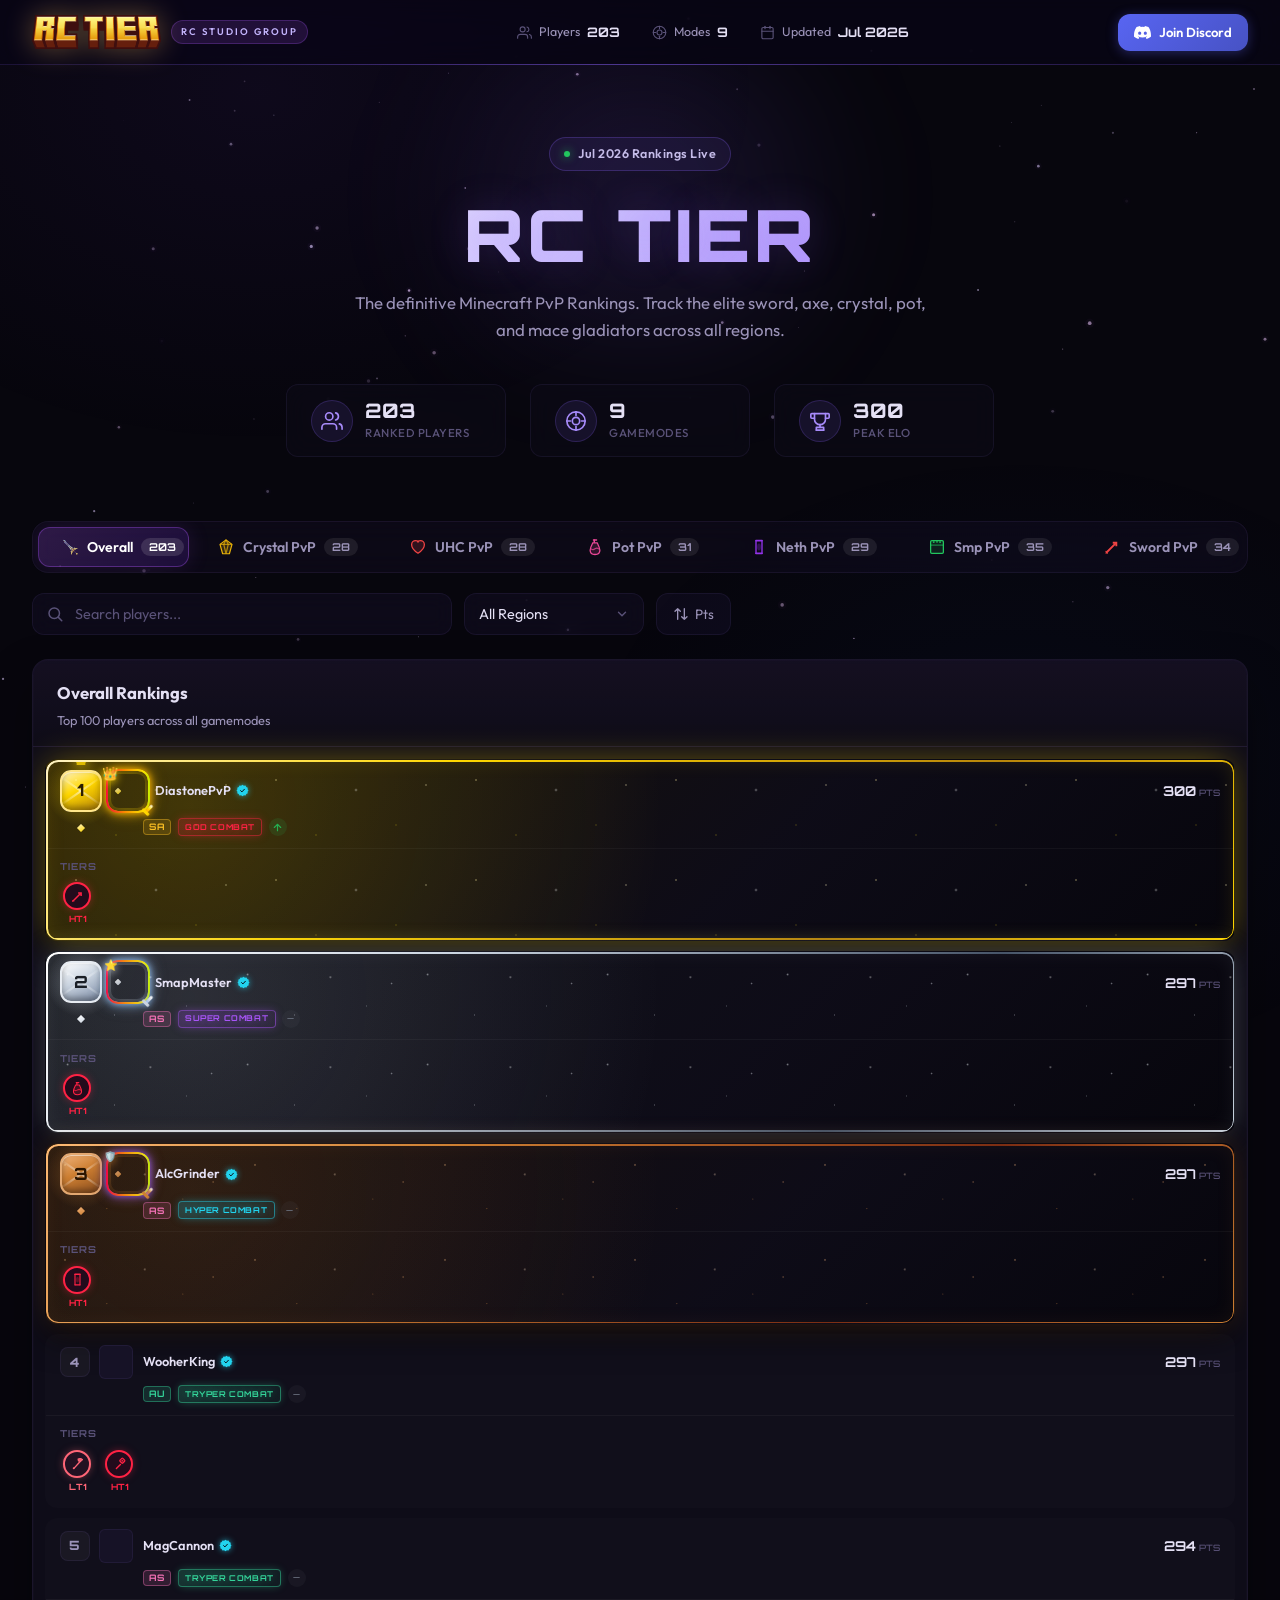
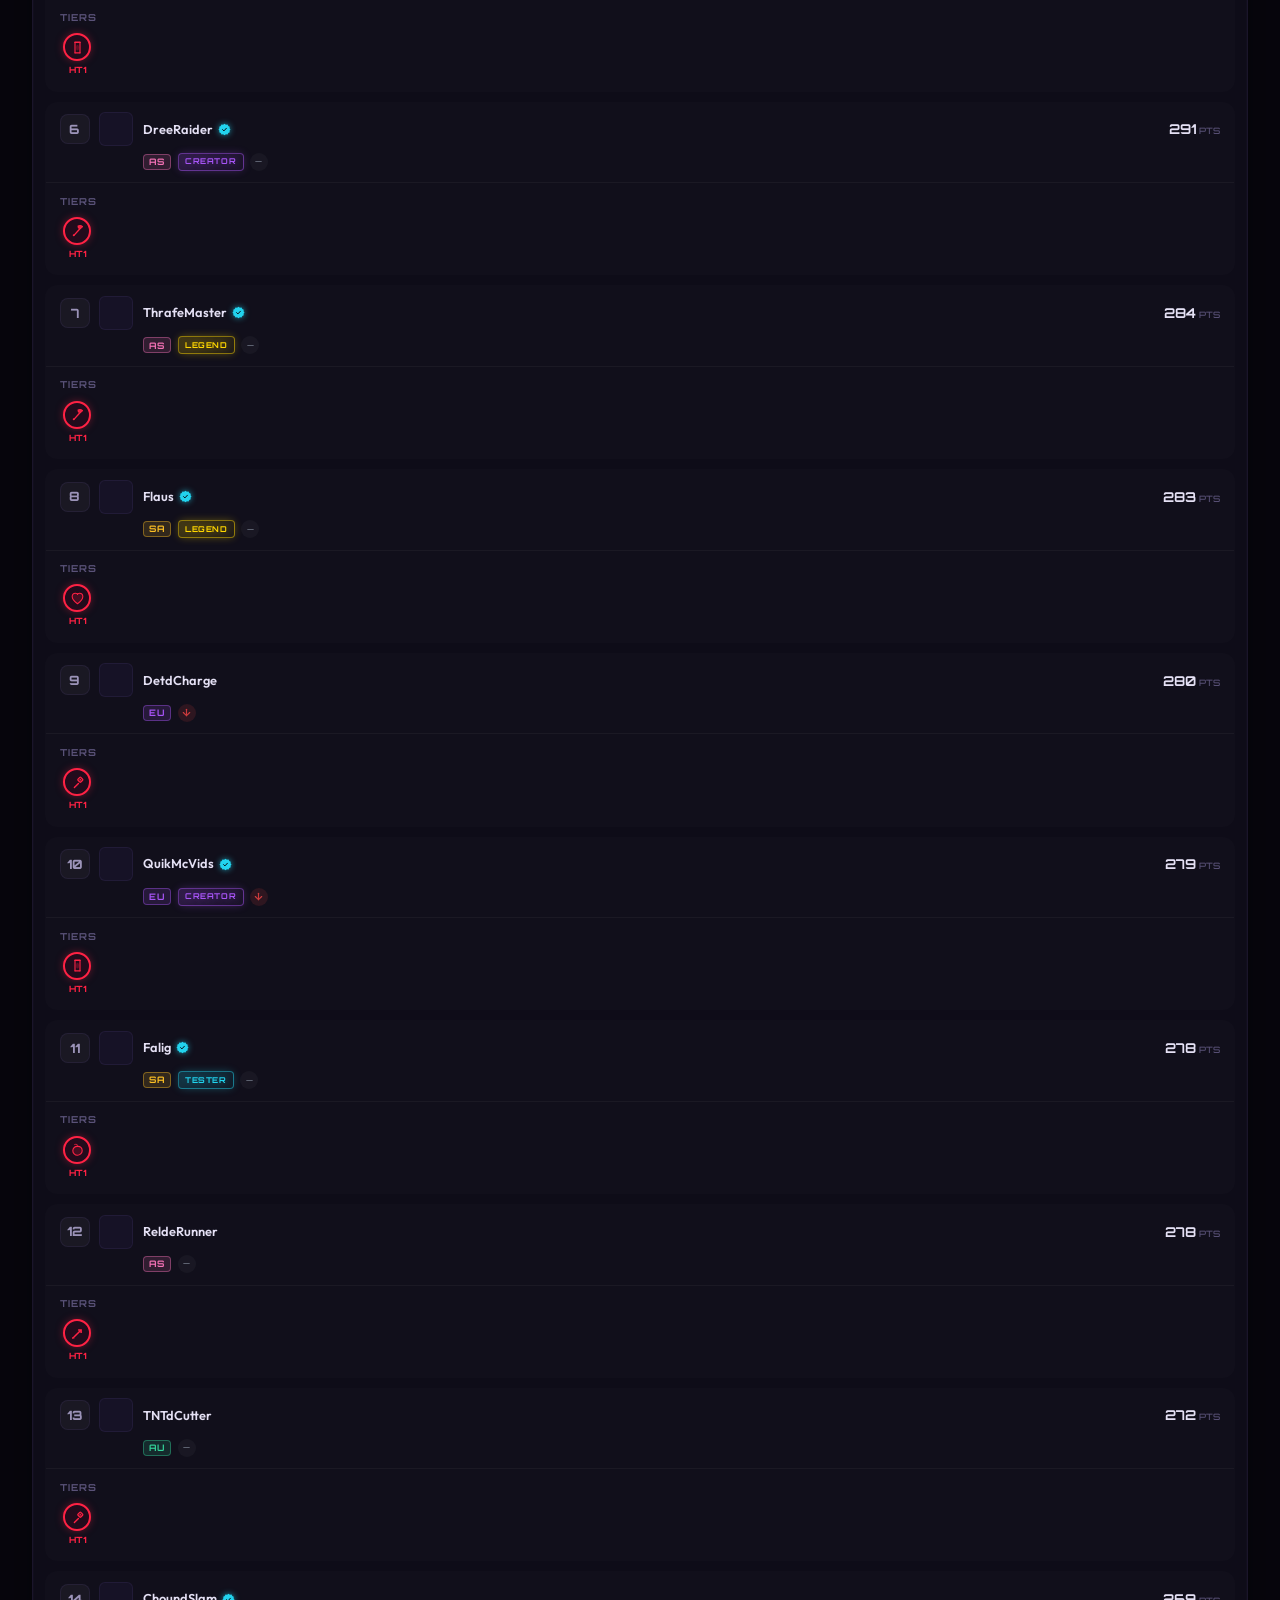
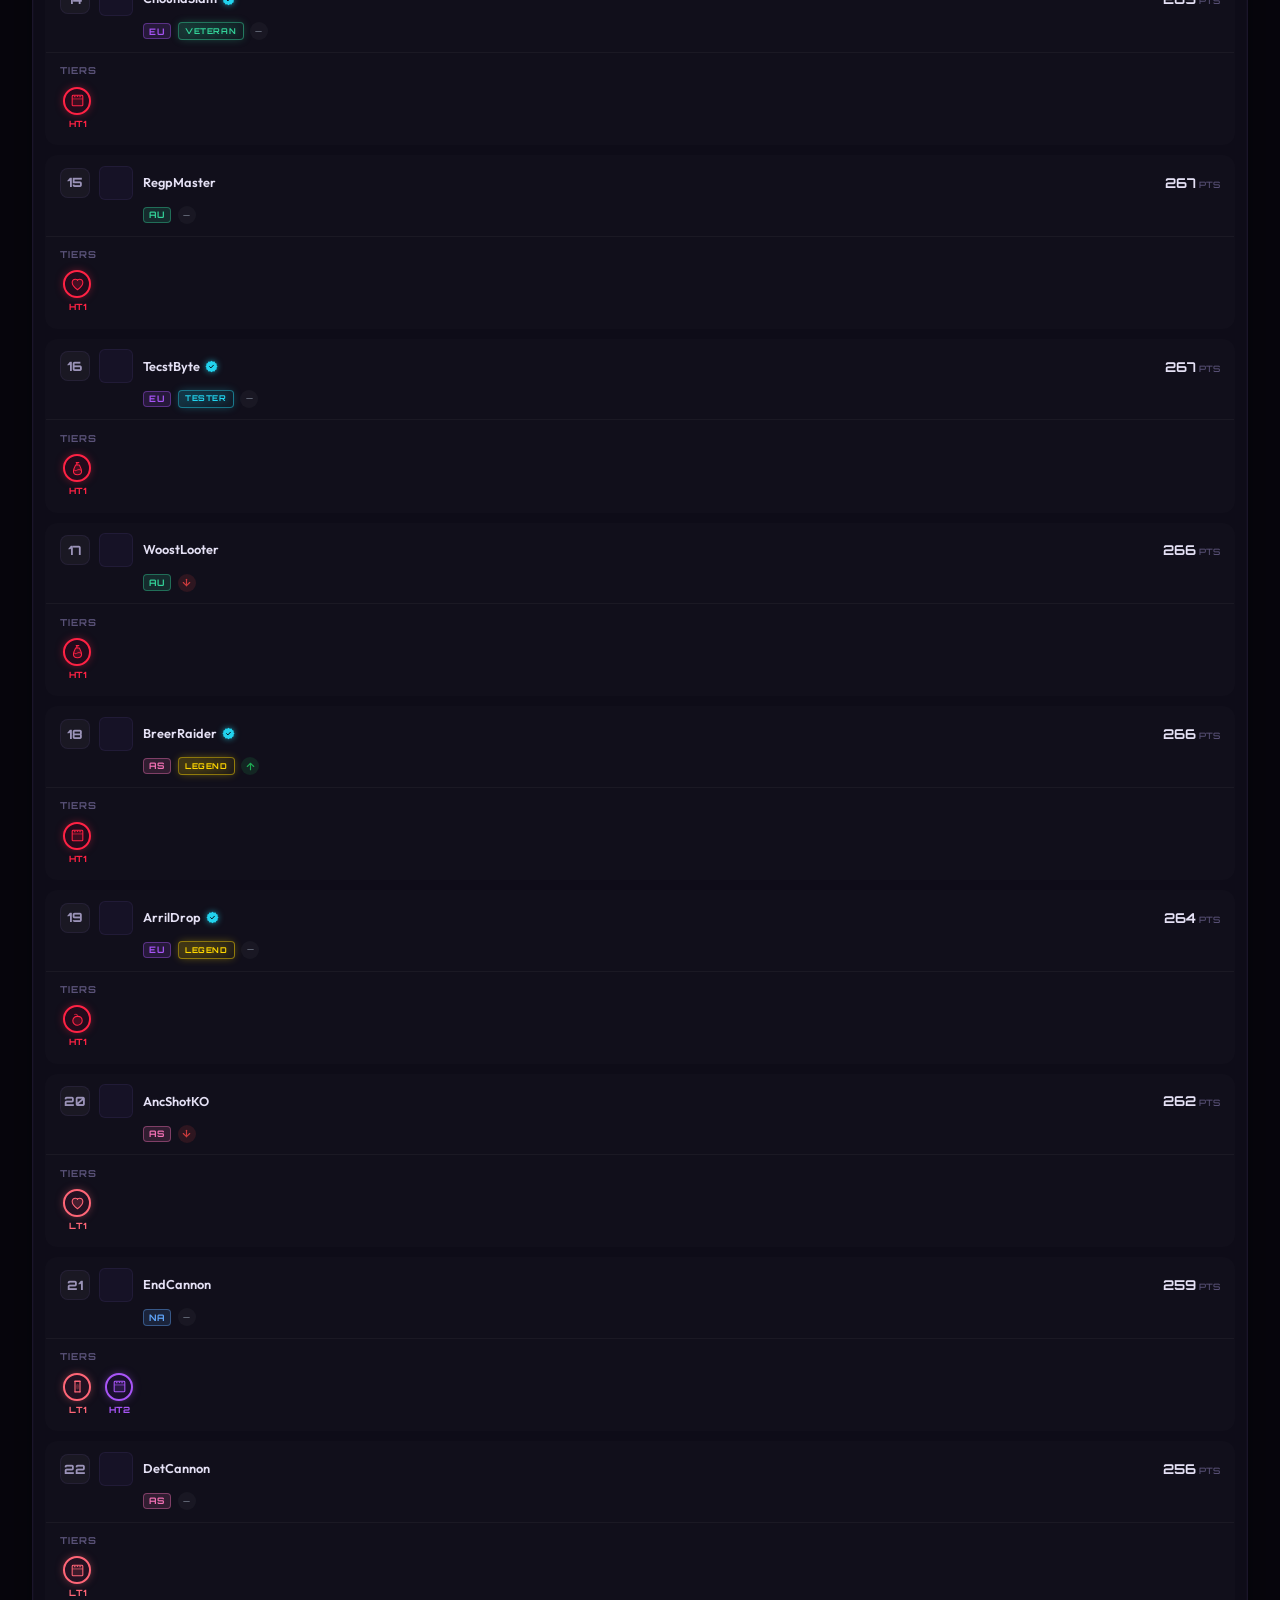
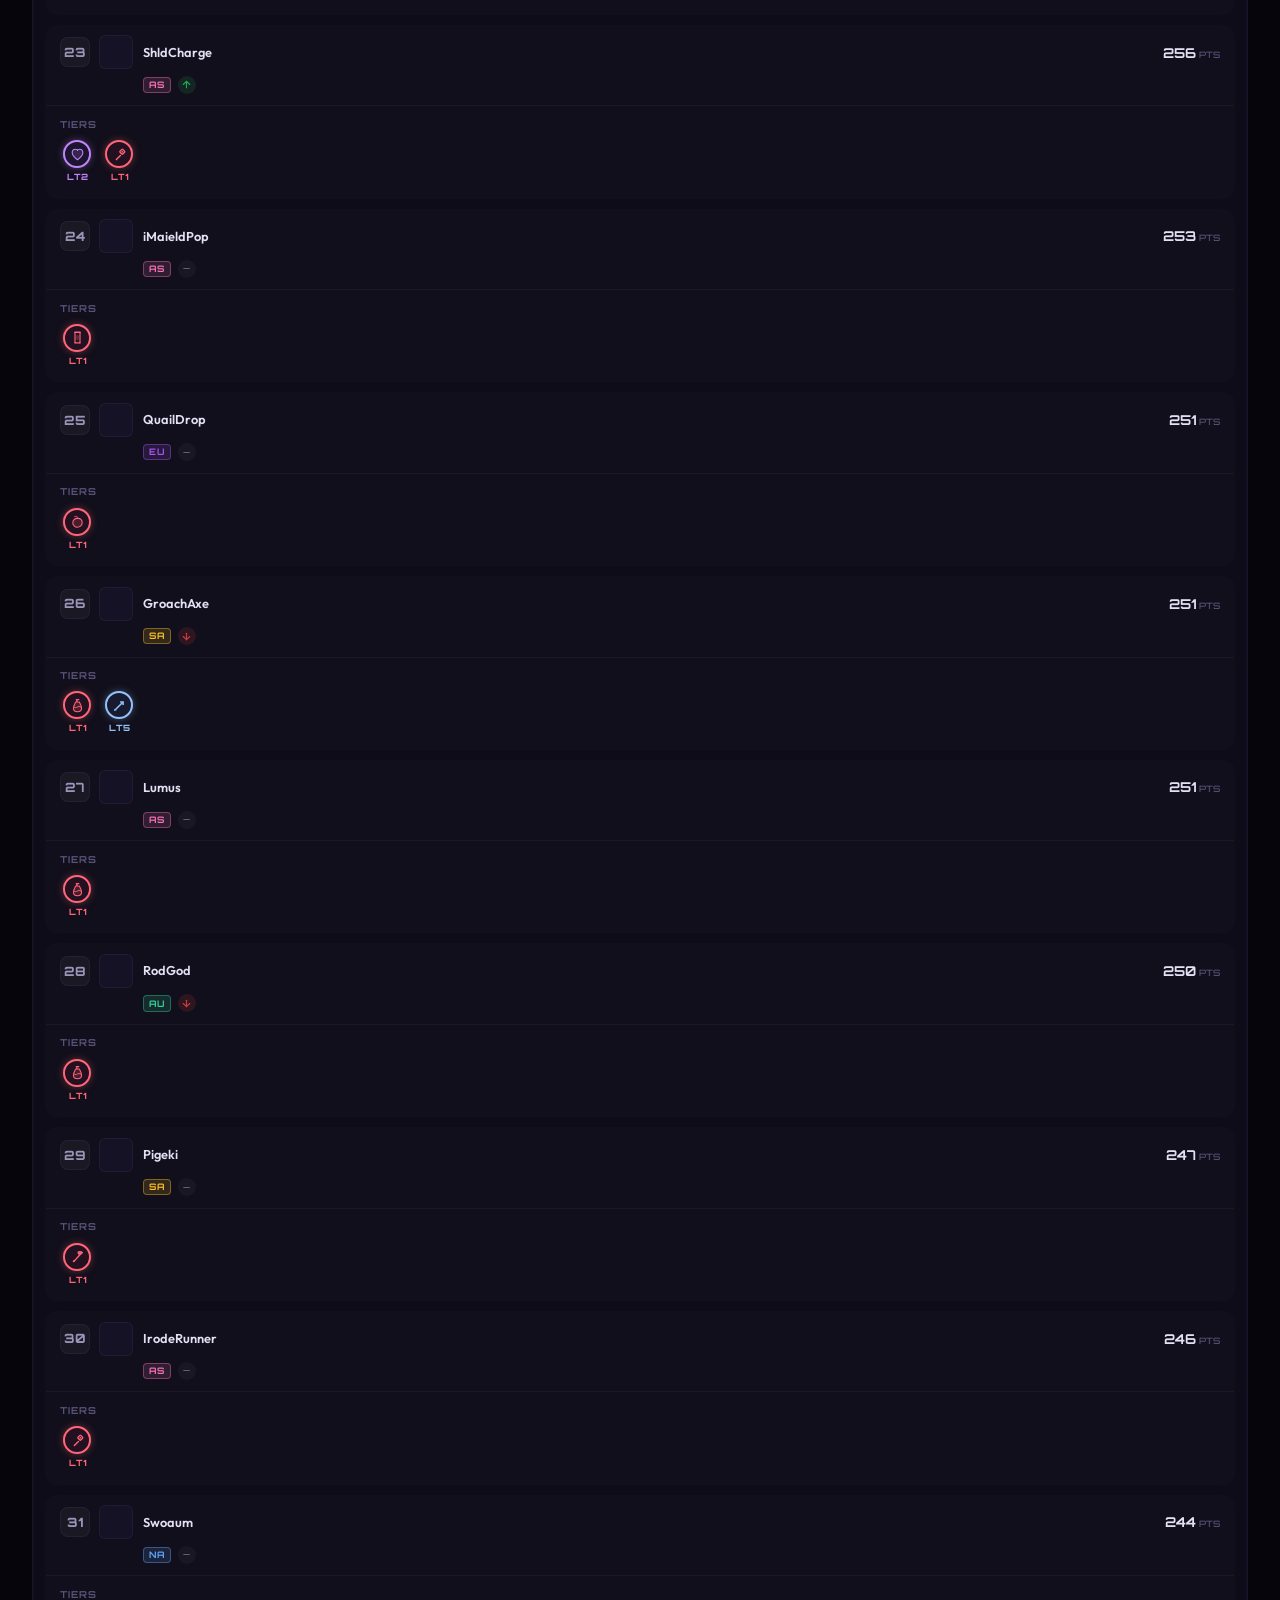
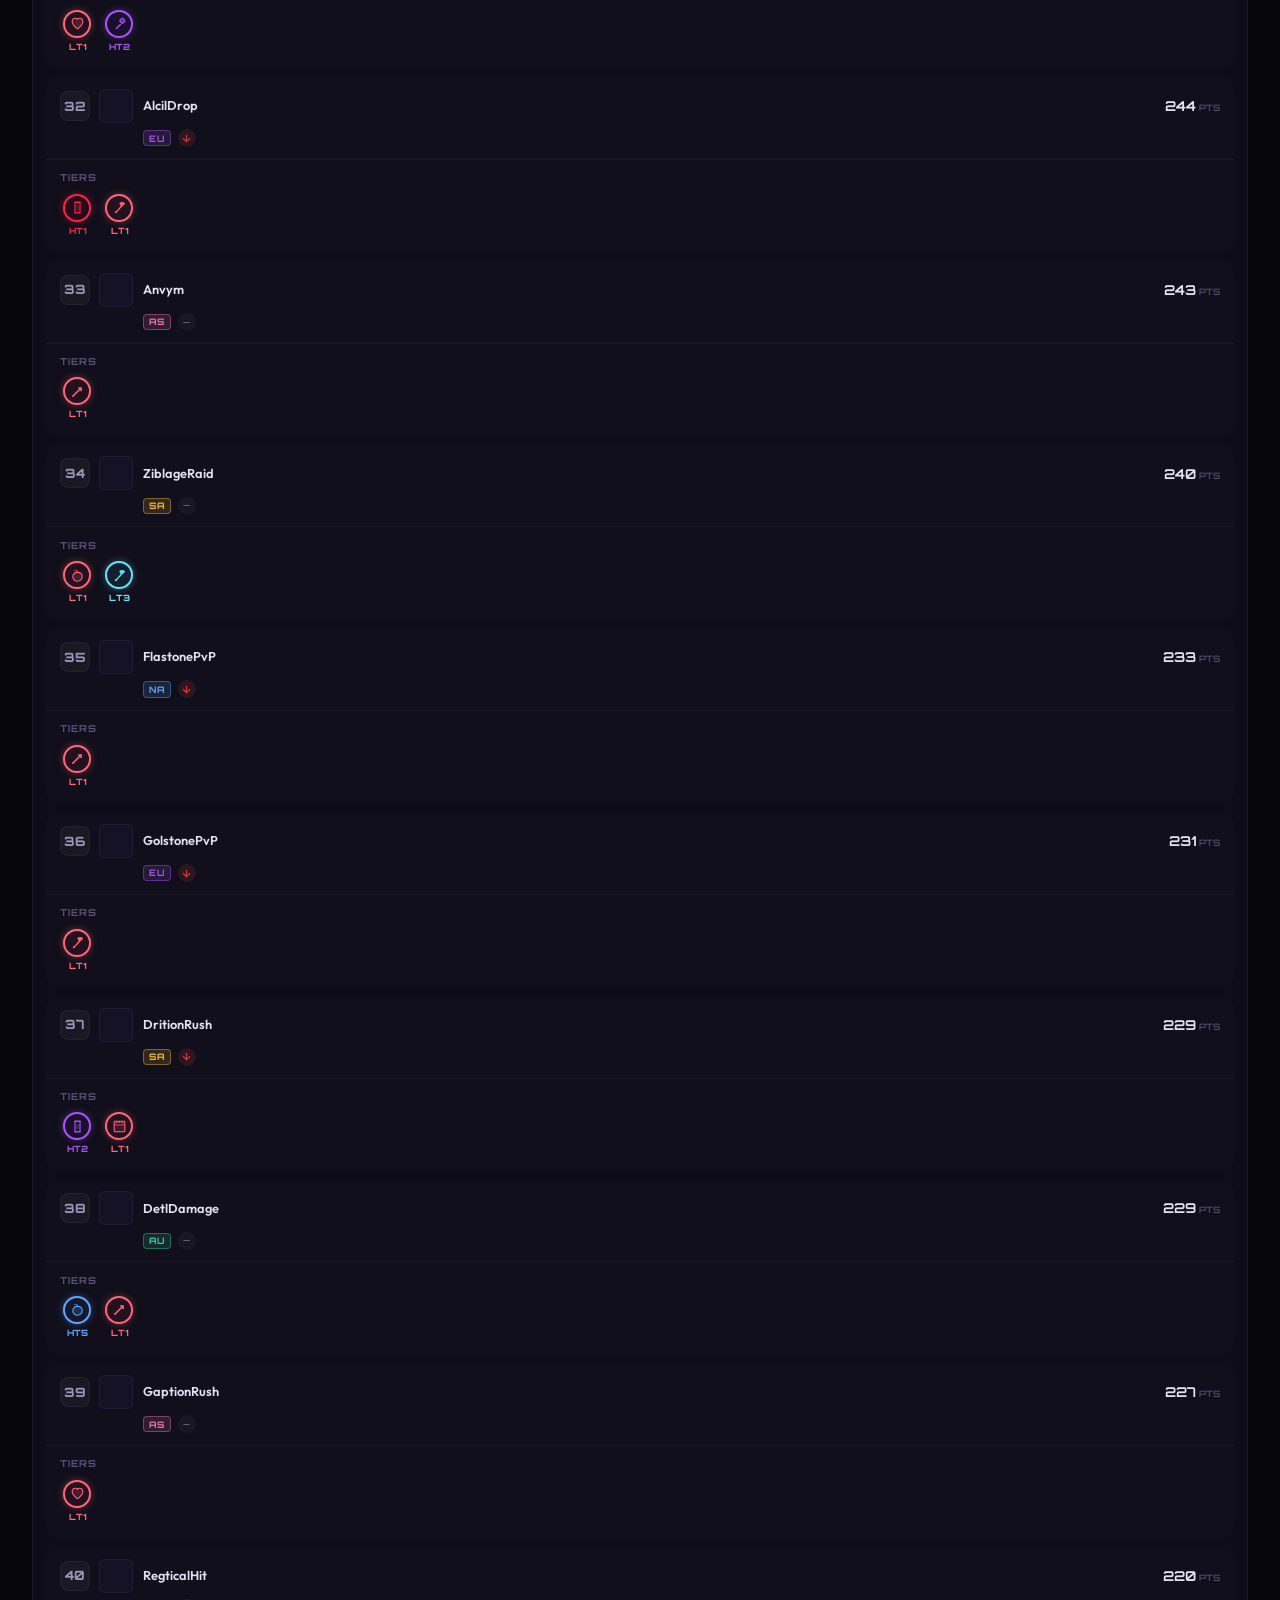
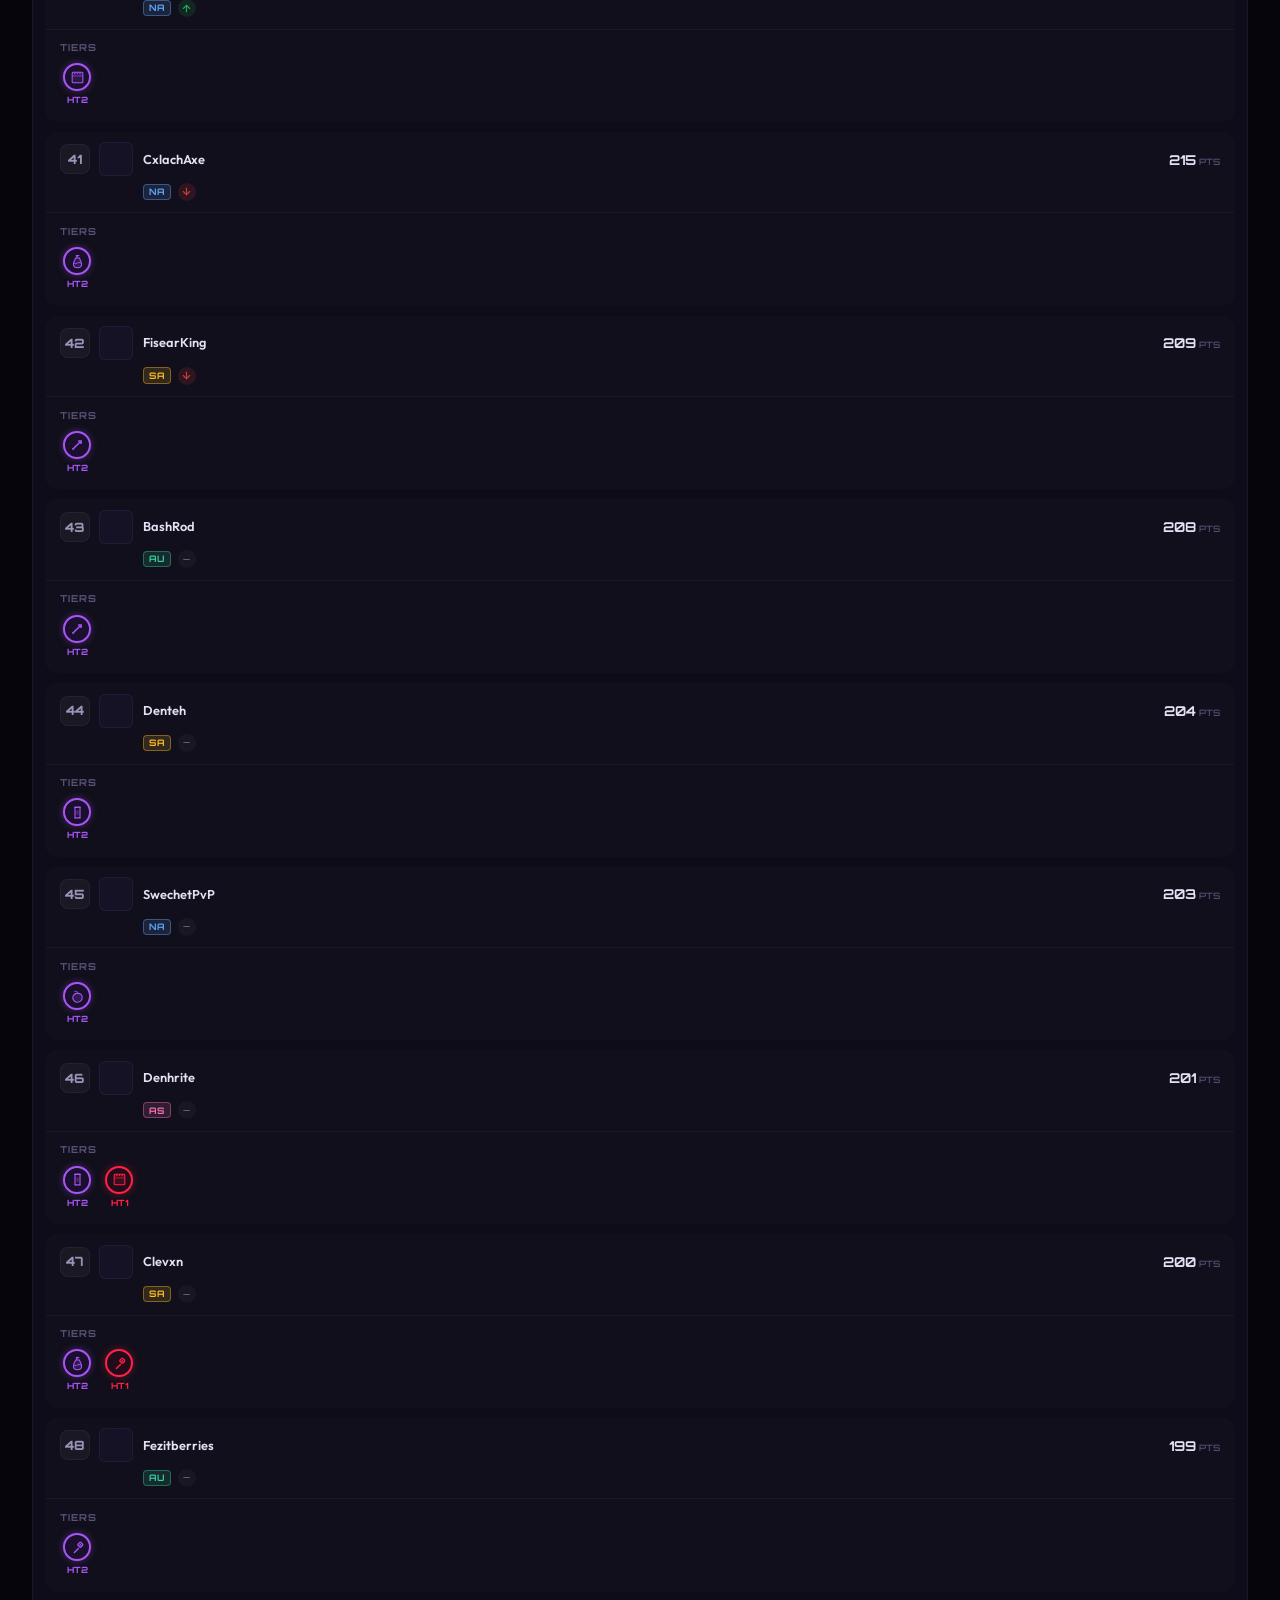
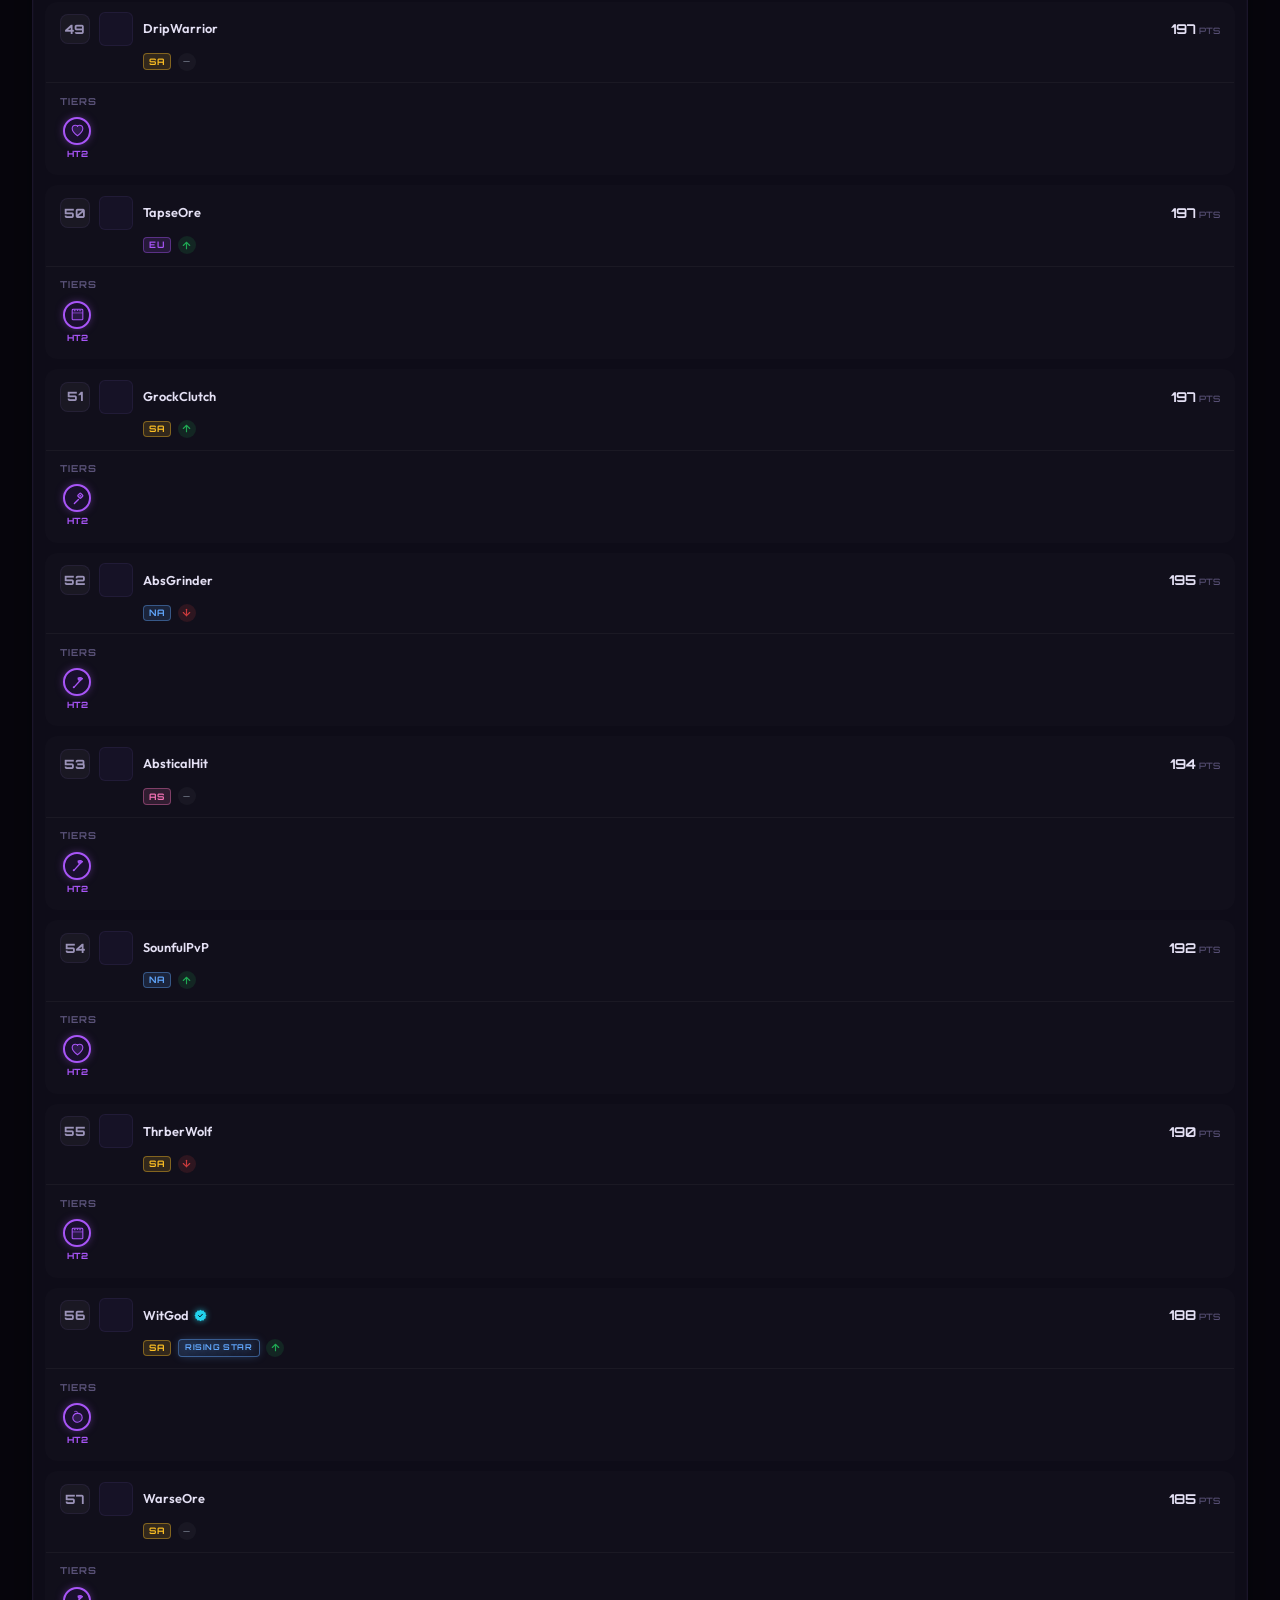
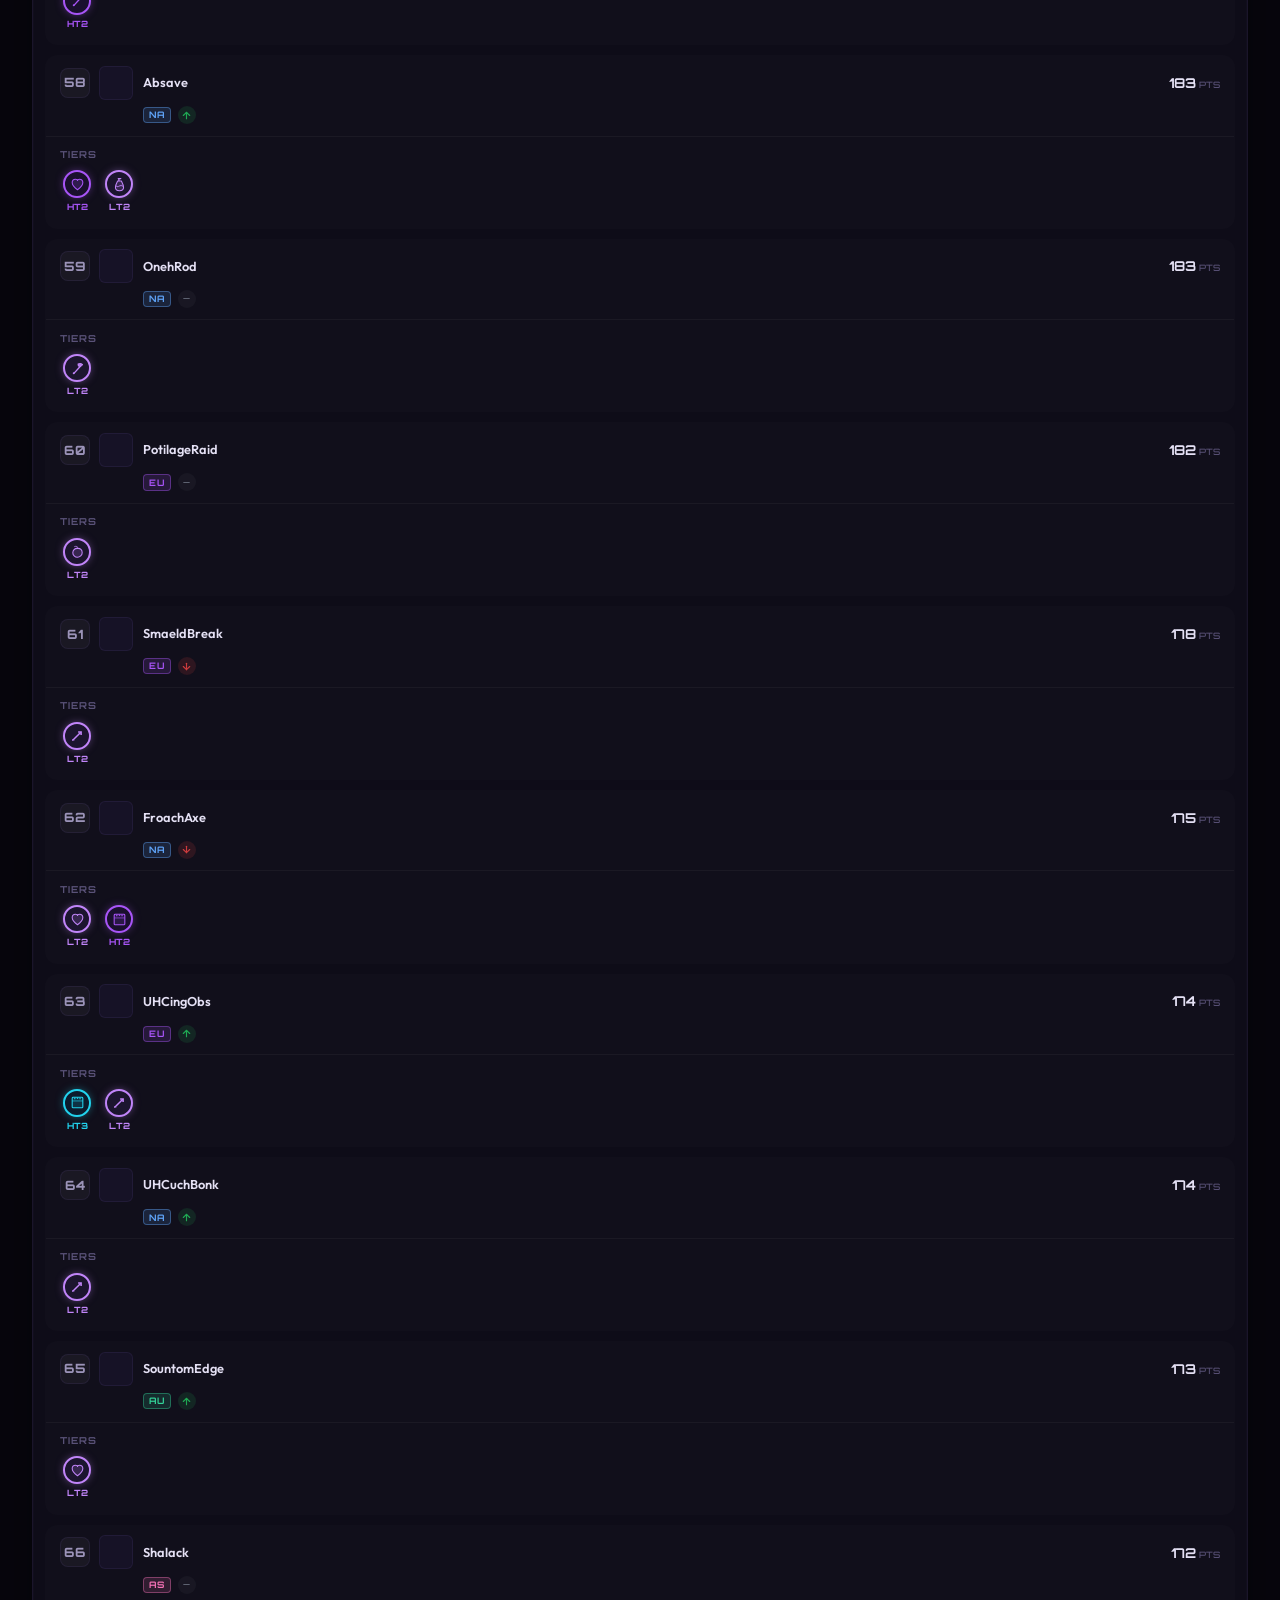
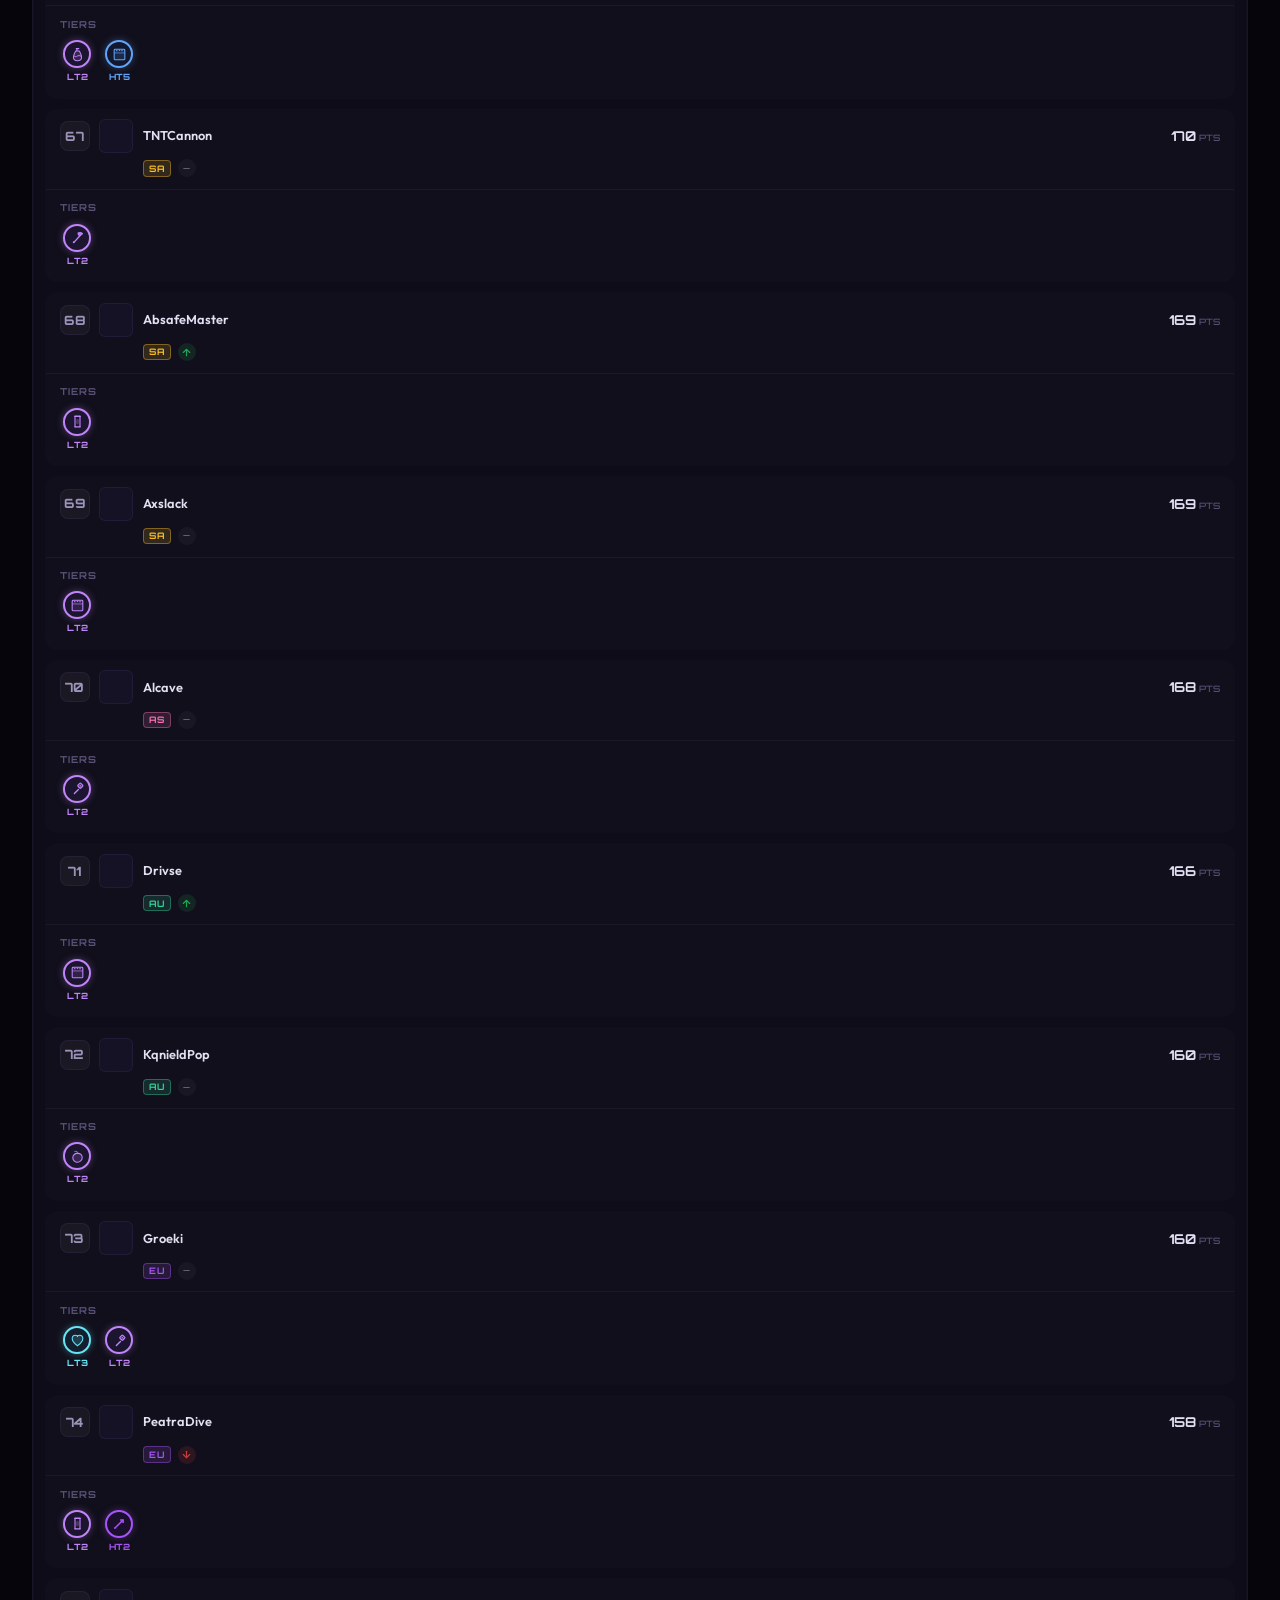
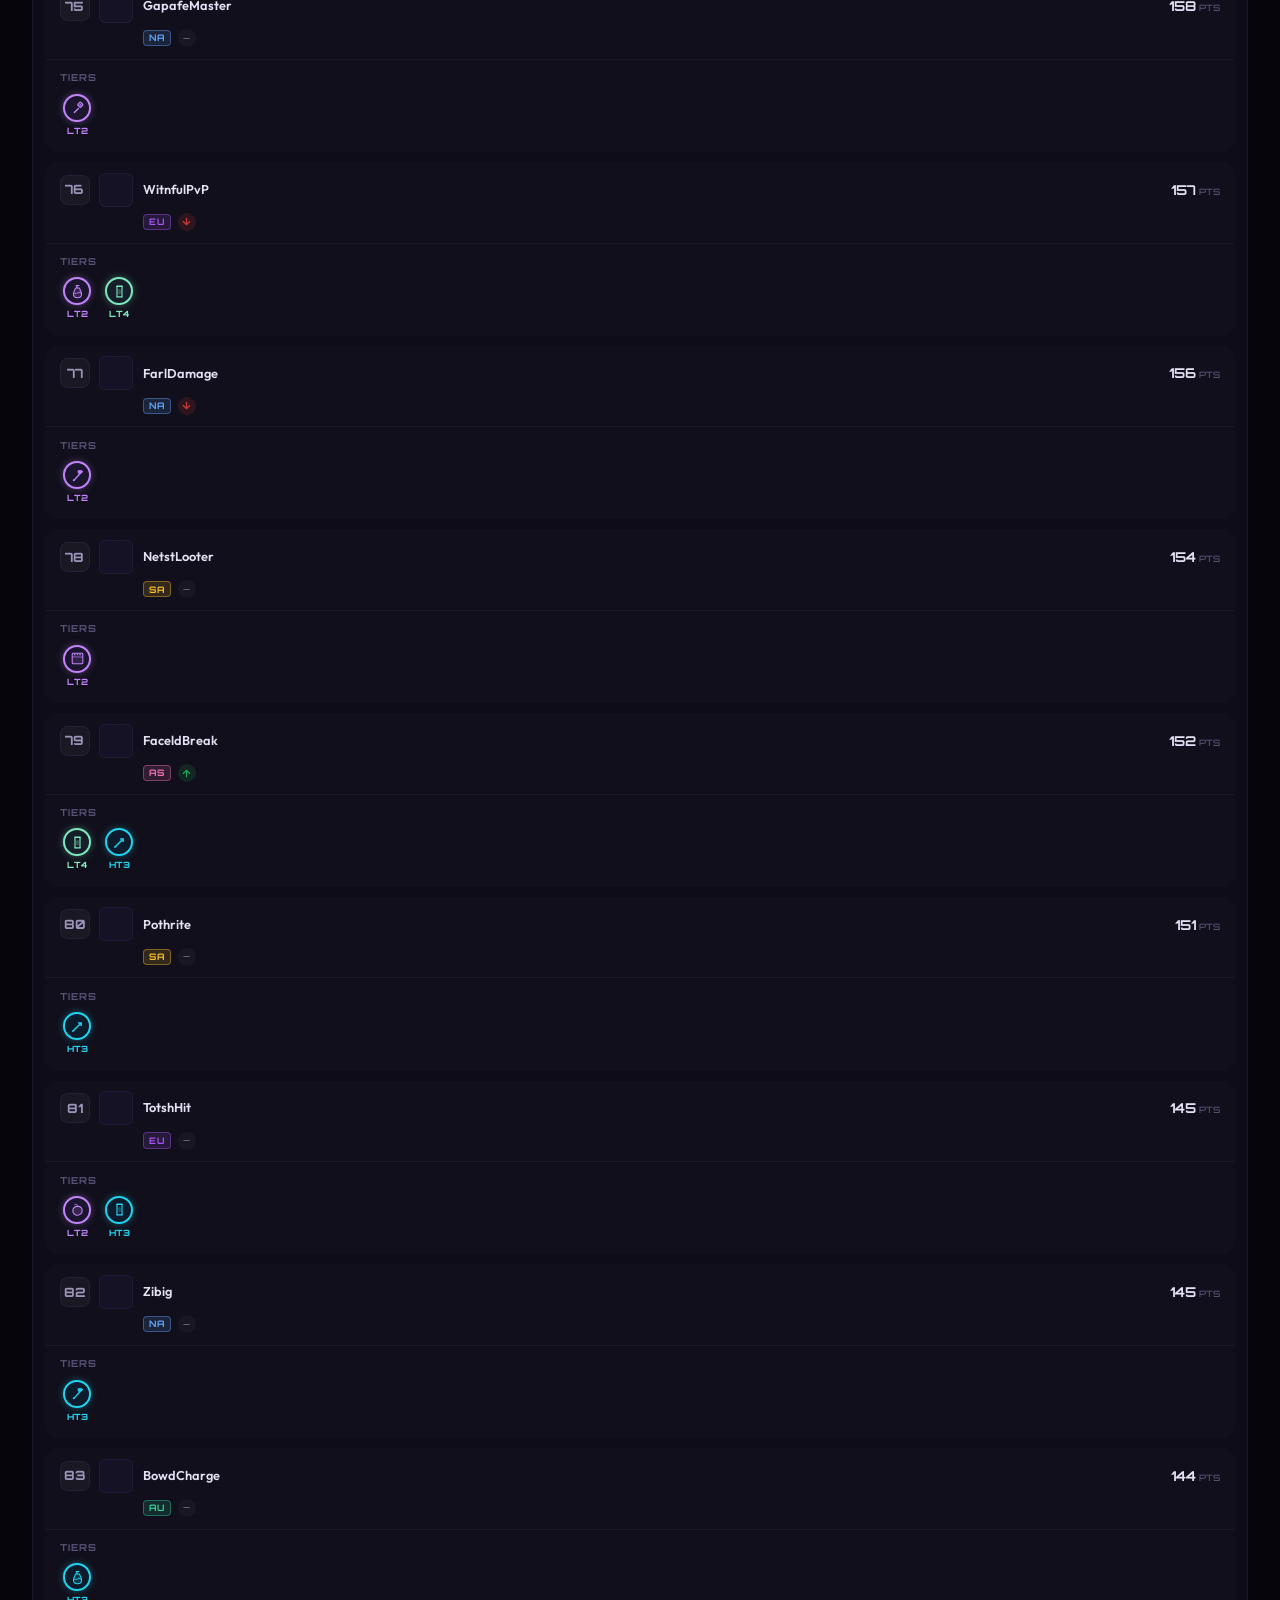
==== commit b639757f: "Add files via upload" ====
--- a/index.html
+++ b/index.html
@@ -3,8 +3,8 @@
 <head>
   <meta charset="UTF-8" />
   <meta name="viewport" content="width=device-width, initial-scale=1.0" />
-  <title>MC Tierlist — Minecraft PvP Rankings</title>
-  <meta name="description" content="The definitive Minecraft PvP Tier List. Browse top-ranked players across Sword, Axe, Crystal, Pot, and UHC gamemodes." />
+  <title>RC Tier — Minecraft PvP Rankings</title>
+  <meta name="description" content="RC Tier, by RC Studio Group. The definitive Minecraft PvP Tier List. Browse top-ranked players across Sword, Axe, Crystal, Pot, and UHC gamemodes." />
   <link rel="icon" href="data:image/svg+xml,<svg xmlns='http://www.w3.org/2000/svg' viewBox='0 0 100 100'><text y='.9em' font-size='90'>⚔️</text></svg>" />
   <link rel="preconnect" href="https://fonts.googleapis.com" />
   <link rel="preconnect" href="https://fonts.gstatic.com" crossorigin />
@@ -15,44 +15,75 @@
 
   <!-- ========== STAR CANVAS ========== -->
   <canvas id="starfield"></canvas>
+  <canvas id="shootingStars"></canvas>
 
   <!-- ========== SVG ICON DEFINITIONS ========== -->
   <svg xmlns="http://www.w3.org/2000/svg" style="display:none;">
     <!-- Sword -->
-    <symbol id="icon-sword" viewBox="0 0 24 24" fill="none" stroke="currentColor" stroke-width="1.8" stroke-linecap="round" stroke-linejoin="round">
-      <path d="M14.5 3L21 3L21 9.5L12 18.5L5.5 12L14.5 3Z"/>
-      <path d="M5.5 12L2 15.5L5 18.5L8.5 15"/>
-      <line x1="18" y1="6" x2="15" y2="9"/>
+    <symbol id="icon-sword" viewBox="0 0 24 24" fill="none" stroke="currentColor" stroke-width="1.9" stroke-linecap="round" stroke-linejoin="round">
+      <path d="M6 18L16.5 7.5" stroke-width="2.4"/>
+      <path d="M13 5L19 5L19 11L16.5 11L16.5 7.5L13 7.5Z" fill="currentColor" stroke="none"/>
+      <path d="M6 18L4 20M4 18L6 20" stroke-width="1.6"/>
+      <circle cx="17.3" cy="6.7" r="0.4" fill="currentColor" stroke="none"/>
     </symbol>
     <!-- Axe -->
-    <symbol id="icon-axe" viewBox="0 0 24 24" fill="none" stroke="currentColor" stroke-width="1.8" stroke-linecap="round" stroke-linejoin="round">
-      <path d="M14 4L20 10"/>
-      <path d="M5 19L14 10"/>
-      <path d="M14 4C14 4 18 3 20 5C22 7 20.5 10.5 20 10.5"/>
-      <path d="M14 4C14 4 13 8 14.5 9.5C16 11 20 10 20 10"/>
-      <circle cx="5" cy="19" r="1.5"/>
+    <symbol id="icon-axe" viewBox="0 0 24 24" fill="none" stroke="currentColor" stroke-width="1.9" stroke-linecap="round" stroke-linejoin="round">
+      <path d="M7 19L17 8" stroke-width="2.2"/>
+      <path d="M13 5C15 4 18.5 4.5 20 6C18.5 8 15.5 8.5 13.5 8L13 5Z" fill="currentColor" fill-opacity="0.85"/>
+      <circle cx="6" cy="19.5" r="1.6" fill="currentColor" stroke="none"/>
     </symbol>
     <!-- Crystal -->
-    <symbol id="icon-crystal" viewBox="0 0 24 24" fill="none" stroke="currentColor" stroke-width="1.8" stroke-linecap="round" stroke-linejoin="round">
-      <polygon points="12,2 22,9 18,22 6,22 2,9"/>
-      <line x1="12" y1="2" x2="12" y2="22"/>
-      <line x1="2" y1="9" x2="22" y2="9"/>
-      <line x1="6" y1="22" x2="22" y2="9"/>
-      <line x1="18" y1="22" x2="2" y2="9"/>
+    <symbol id="icon-crystal" viewBox="0 0 24 24" fill="none" stroke="currentColor" stroke-width="1.6" stroke-linejoin="round">
+      <polygon points="12,2.5 20,8.5 16.5,21 7.5,21 4,8.5" fill="currentColor" fill-opacity="0.18"/>
+      <path d="M12 2.5L9 8.5L12 21M12 2.5L15 8.5L12 21" opacity="0.7"/>
+      <path d="M4 8.5L20 8.5" opacity="0.7"/>
     </symbol>
     <!-- Potion -->
-    <symbol id="icon-pot" viewBox="0 0 24 24" fill="none" stroke="currentColor" stroke-width="1.8" stroke-linecap="round" stroke-linejoin="round">
-      <path d="M10 2L14 2"/>
-      <path d="M12 2L12 6"/>
-      <path d="M8 6L16 6"/>
-      <path d="M8 6L5 13C3.5 16.5 5.5 21 12 21C18.5 21 20.5 16.5 19 13L16 6"/>
-      <path d="M6.5 14C6.5 14 9 16 12 14C15 12 17.5 14 17.5 14"/>
+    <symbol id="icon-pot" viewBox="0 0 24 24" fill="none" stroke="currentColor" stroke-width="1.7" stroke-linecap="round" stroke-linejoin="round">
+      <path d="M10 2.5h4" stroke-width="2"/>
+      <path d="M11 2.5v3.2" stroke-width="2"/>
+      <path d="M9 6.5c-1.5 3-3.5 6.7-3.5 9.8C5.5 20 8.3 22 12 22s6.5-2 6.5-5.7c0-3.1-2-6.8-3.5-9.8Z" fill="currentColor" fill-opacity="0.16"/>
+      <path d="M7 14.5c1.5 1.3 3 1.3 5-.2 2-1.3 3.5-1.1 5 .2" opacity="0.75"/>
     </symbol>
     <!-- UHC Heart -->
-    <symbol id="icon-uhc" viewBox="0 0 24 24" fill="none" stroke="currentColor" stroke-width="1.8" stroke-linecap="round" stroke-linejoin="round">
-      <path d="M12 21C12 21 3 14.5 3 8.5C3 5.42 5.42 3 8.5 3C10.24 3 11.91 3.81 12 5C12.09 3.81 13.76 3 15.5 3C18.58 3 21 5.42 21 8.5C21 14.5 12 21 12 21Z"/>
-      <path d="M12 21L12 13" opacity="0.4"/>
-      <path d="M8 13L16 13" opacity="0.4"/>
+    <symbol id="icon-uhc" viewBox="0 0 24 24" fill="none" stroke="currentColor" stroke-width="1.7" stroke-linejoin="round">
+      <path d="M12 20.3C12 20.3 3.5 14.6 3.5 8.9C3.5 5.8 5.9 3.5 8.8 3.5C10.5 3.5 12 4.4 12 5.6C12 4.4 13.5 3.5 15.2 3.5C18.1 3.5 20.5 5.8 20.5 8.9C20.5 14.6 12 20.3 12 20.3Z" fill="currentColor" fill-opacity="0.16"/>
+    </symbol>
+    <!-- Vanilla (Apple) -->
+    <symbol id="icon-vanilla" viewBox="0 0 24 24" fill="none" stroke="currentColor" stroke-width="1.7" stroke-linecap="round" stroke-linejoin="round">
+      <path d="M12 5.4C10.9 4 9 3.3 7.3 4.2" opacity="0.7"/>
+      <path d="M12.3 7C7.8 6.6 4.5 9.8 4.5 14C4.5 18 7.8 21.3 11.8 21.3C15.8 21.3 19.5 18 19.5 14C19.5 9.8 16.5 6.6 12.3 7Z" fill="currentColor" fill-opacity="0.16"/>
+    </symbol>
+    <!-- NethOP (Nether Portal) -->
+    <symbol id="icon-nethpot" viewBox="0 0 24 24" fill="none" stroke="currentColor" stroke-width="1.8" stroke-linecap="round" stroke-linejoin="round">
+      <path d="M8 3.5v17"/>
+      <path d="M16 3.5v17"/>
+      <path d="M8 3.5h8" stroke-width="2.2"/>
+      <path d="M8 20.5h8" stroke-width="2.2"/>
+      <ellipse cx="12" cy="12" rx="2.6" ry="4.6" fill="currentColor" fill-opacity="0.28" stroke="none"/>
+    </symbol>
+    <!-- SMP (Grass Block) -->
+    <symbol id="icon-smp" viewBox="0 0 24 24" fill="none" stroke="currentColor" stroke-width="1.7" stroke-linejoin="round">
+      <rect x="3.5" y="3.5" width="17" height="17" rx="1.5" fill="currentColor" fill-opacity="0.12"/>
+      <path d="M3.5 9.5h17" opacity="0.6"/>
+      <path d="M6.5 5.5h2.2M11 5h2M15 5.5h2.2" stroke-width="2.4" opacity="0.85"/>
+    </symbol>
+    <!-- DiaSMP (Diamond + Grass) -->
+    <symbol id="icon-diasmp" viewBox="0 0 24 24" fill="none" stroke="currentColor" stroke-width="1.6" stroke-linejoin="round">
+      <polygon points="12,3 19,9 15.5,20 8.5,20 5,9" fill="currentColor" fill-opacity="0.16"/>
+      <line x1="12" y1="3" x2="12" y2="20" opacity="0.5"/>
+      <line x1="5" y1="9" x2="19" y2="9" opacity="0.5"/>
+    </symbol>
+    <!-- Mace -->
+    <symbol id="icon-mace" viewBox="0 0 24 24" fill="none" stroke="currentColor" stroke-width="1.9" stroke-linecap="round" stroke-linejoin="round">
+      <path d="M7 20L13.5 13.5" stroke-width="2.2"/>
+      <rect x="13.3" y="4.3" width="6.4" height="6.4" rx="1.2" transform="rotate(45 16.5 7.5)" fill="currentColor" fill-opacity="0.22"/>
+      <circle cx="16.5" cy="7.5" r="1.3" fill="currentColor" stroke="none"/>
+    </symbol>
+    <!-- Verified Badge -->
+    <symbol id="icon-verified" viewBox="0 0 24 24" fill="currentColor">
+      <path d="M12 1.5l2.6 1.53 3.02-.36 1.36 2.7 2.7 1.36-.36 3.02L23 12l-1.68 2.25.36 3.02-2.7 1.36-1.36 2.7-3.02-.36L12 22.5l-2.6-1.53-3.02.36-1.36-2.7-2.7-1.36.36-3.02L1 12l1.68-2.25-.36-3.02 2.7-1.36 1.36-2.7 3.02.36L12 1.5z"/>
+      <path d="M8.5 12.2l2.4 2.4 4.6-4.9" fill="none" stroke="#07060D" stroke-width="1.8" stroke-linecap="round" stroke-linejoin="round"/>
     </symbol>
     <!-- Search -->
     <symbol id="icon-search" viewBox="0 0 24 24" fill="none" stroke="currentColor" stroke-width="2" stroke-linecap="round" stroke-linejoin="round">
@@ -94,6 +125,10 @@
     <symbol id="icon-close" viewBox="0 0 24 24" fill="none" stroke="currentColor" stroke-width="2" stroke-linecap="round" stroke-linejoin="round">
       <line x1="18" y1="6" x2="6" y2="18"/>
       <line x1="6" y1="6" x2="18" y2="18"/>
+    </symbol>
+    <!-- Chevron Down -->
+    <symbol id="icon-chevron-down" viewBox="0 0 24 24" fill="none" stroke="currentColor" stroke-width="2.4" stroke-linecap="round" stroke-linejoin="round">
+      <path d="M6 9l6 6 6-6"/>
     </symbol>
     <!-- Globe -->
     <symbol id="icon-globe" viewBox="0 0 24 24" fill="none" stroke="currentColor" stroke-width="1.8" stroke-linecap="round" stroke-linejoin="round">
@@ -143,11 +178,8 @@
   <nav class="navbar">
     <div class="navbar-inner">
       <a href="#" class="logo">
-        <div class="logo-icon">
-          <svg width="20" height="20"><use href="#icon-sword"/></svg>
-        </div>
-        <span class="logo-text">MC TIERLIST</span>
-        <span class="logo-tag">PVP</span>
+        <img src="logo.png" alt="RC Tier" class="logo-img" />
+        <span class="logo-tag">RC Studio Group</span>
       </a>
       <div class="navbar-stats">
         <div class="stat-item">
@@ -158,7 +190,7 @@
         <div class="stat-item">
           <svg width="15" height="15" class="stat-icon"><use href="#icon-crosshair"/></svg>
           <span>Modes</span>
-          <span class="stat-value">5</span>
+          <span class="stat-value">9</span>
         </div>
         <div class="stat-item">
           <svg width="15" height="15" class="stat-icon"><use href="#icon-calendar"/></svg>
@@ -166,36 +198,97 @@
           <span class="stat-value">Jul 2026</span>
         </div>
       </div>
+      <a href="discord.html" class="discord-cta">
+        <svg width="17" height="17"><use href="#icon-discord"/></svg>
+        <span>Join Discord</span>
+      </a>
     </div>
   </nav>
+
+  <!-- ========== HERO SECTION ========== -->
+  <header class="hero-section">
+    <div class="hero-bg-glow"></div>
+    <div class="hero-inner">
+      <div class="hero-badge">
+        <span class="pulse-dot"></span>
+        <span>Jul 2026 Rankings Live</span>
+      </div>
+      <h1 class="hero-title">RC TIER</h1>
+      <p class="hero-subtitle">The definitive Minecraft PvP Rankings. Track the elite sword, axe, crystal, pot, and mace gladiators across all regions.</p>
+      
+      <div class="hero-stats-grid">
+        <div class="hero-stat-card">
+          <div class="hero-stat-icon"><svg width="22" height="22"><use href="#icon-users"/></svg></div>
+          <div class="hero-stat-info">
+            <span class="hero-stat-value" id="heroTotalPlayers">0</span>
+            <span class="hero-stat-label">Ranked Players</span>
+          </div>
+        </div>
+        <div class="hero-stat-card">
+          <div class="hero-stat-icon"><svg width="22" height="22"><use href="#icon-crosshair"/></svg></div>
+          <div class="hero-stat-info">
+            <span class="hero-stat-value" id="heroTotalModes">9</span>
+            <span class="hero-stat-label">Gamemodes</span>
+          </div>
+        </div>
+        <div class="hero-stat-card">
+          <div class="hero-stat-icon"><svg width="22" height="22"><use href="#icon-trophy"/></svg></div>
+          <div class="hero-stat-info">
+            <span class="hero-stat-value" id="heroAvgElo">300</span>
+            <span class="hero-stat-label">Peak ELO</span>
+          </div>
+        </div>
+      </div>
+    </div>
+  </header>
 
   <!-- ========== CONTROLS ========== -->
   <section class="controls-section">
     <div class="gamemode-tabs" id="gamemodeTabs">
-      <button class="gamemode-tab active" data-mode="sword">
-        <svg class="tab-icon-svg" width="18" height="18"><use href="#icon-sword"/></svg>
-        <span>Sword</span>
+      <button class="gamemode-tab active" data-mode="overall">
+        <img class="tab-icon-svg gamemode-item-img" src="overall-sword.jpg" width="18" height="18" alt="" onerror="this.outerHTML='<svg class=&quot;tab-icon-svg&quot; width=&quot;18&quot; height=&quot;18&quot;><use href=&quot;#icon-crosshair&quot;/></svg>'" />
+        <span>Overall</span>
+        <span class="tab-count" data-count="overall">0</span>
+      </button>
+      <button class="gamemode-tab" data-mode="vanilla">
+        <img class="tab-icon-svg gamemode-item-img" src="https://minecraft.wiki/images/Invicon_End_Crystal.gif" width="18" height="18" alt="" onerror="this.outerHTML='<svg class=&quot;tab-icon-svg&quot; width=&quot;18&quot; height=&quot;18&quot;><use href=&quot;#icon-crystal&quot;/></svg>'" />
+        <span>Crystal PvP</span>
+        <span class="tab-count" data-count="vanilla">0</span>
+      </button>
+      <button class="gamemode-tab" data-mode="uhc">
+        <img class="tab-icon-svg gamemode-item-img" src="https://minecraft.wiki/images/Invicon_Water_Bucket.png" width="18" height="18" alt="" onerror="this.outerHTML='<svg class=&quot;tab-icon-svg&quot; width=&quot;18&quot; height=&quot;18&quot;><use href=&quot;#icon-uhc&quot;/></svg>'" />
+        <span>UHC PvP</span>
+        <span class="tab-count" data-count="uhc">0</span>
+      </button>
+      <button class="gamemode-tab" data-mode="pot">
+        <img class="tab-icon-svg gamemode-item-img" src="https://minecraft.wiki/images/Invicon_Potion_of_Healing.png" width="18" height="18" alt="" onerror="this.outerHTML='<svg class=&quot;tab-icon-svg&quot; width=&quot;18&quot; height=&quot;18&quot;><use href=&quot;#icon-pot&quot;/></svg>'" />
+        <span>Pot PvP</span>
+        <span class="tab-count" data-count="pot">0</span>
+      </button>
+      <button class="gamemode-tab" data-mode="nethop">
+        <img class="tab-icon-svg gamemode-item-img" src="https://minecraft.wiki/images/Invicon_Netherite_Chestplate.png" width="18" height="18" alt="" onerror="this.outerHTML='<svg class=&quot;tab-icon-svg&quot; width=&quot;18&quot; height=&quot;18&quot;><use href=&quot;#icon-nethpot&quot;/></svg>'" />
+        <span>Neth PvP</span>
+        <span class="tab-count" data-count="nethop">0</span>
+      </button>
+      <button class="gamemode-tab" data-mode="smp">
+        <img class="tab-icon-svg gamemode-item-img" src="https://minecraft.wiki/images/Invicon_Shield.png" width="18" height="18" alt="" onerror="this.outerHTML='<svg class=&quot;tab-icon-svg&quot; width=&quot;18&quot; height=&quot;18&quot;><use href=&quot;#icon-smp&quot;/></svg>'" />
+        <span>Smp PvP</span>
+        <span class="tab-count" data-count="smp">0</span>
+      </button>
+      <button class="gamemode-tab" data-mode="sword">
+        <img class="tab-icon-svg gamemode-item-img" src="https://minecraft.wiki/images/Invicon_Diamond_Sword.png" width="18" height="18" alt="" onerror="this.outerHTML='<svg class=&quot;tab-icon-svg&quot; width=&quot;18&quot; height=&quot;18&quot;><use href=&quot;#icon-sword&quot;/></svg>'" />
+        <span>Sword PvP</span>
         <span class="tab-count" data-count="sword">0</span>
       </button>
       <button class="gamemode-tab" data-mode="axe">
-        <svg class="tab-icon-svg" width="18" height="18"><use href="#icon-axe"/></svg>
-        <span>Axe</span>
+        <img class="tab-icon-svg gamemode-item-img" src="https://minecraft.wiki/images/Invicon_Diamond_Axe.png" width="18" height="18" alt="" onerror="this.outerHTML='<svg class=&quot;tab-icon-svg&quot; width=&quot;18&quot; height=&quot;18&quot;><use href=&quot;#icon-axe&quot;/></svg>'" />
+        <span>Axe PvP</span>
         <span class="tab-count" data-count="axe">0</span>
       </button>
-      <button class="gamemode-tab" data-mode="crystal">
-        <svg class="tab-icon-svg" width="18" height="18"><use href="#icon-crystal"/></svg>
-        <span>Crystal</span>
-        <span class="tab-count" data-count="crystal">0</span>
-      </button>
-      <button class="gamemode-tab" data-mode="pot">
-        <svg class="tab-icon-svg" width="18" height="18"><use href="#icon-pot"/></svg>
-        <span>Pot</span>
-        <span class="tab-count" data-count="pot">0</span>
-      </button>
-      <button class="gamemode-tab" data-mode="uhc">
-        <svg class="tab-icon-svg" width="18" height="18"><use href="#icon-uhc"/></svg>
-        <span>UHC</span>
-        <span class="tab-count" data-count="uhc">0</span>
+      <button class="gamemode-tab" data-mode="mace">
+        <img class="tab-icon-svg gamemode-item-img" src="https://minecraft.wiki/images/Invicon_Mace.png" width="18" height="18" alt="" onerror="this.outerHTML='<svg class=&quot;tab-icon-svg&quot; width=&quot;18&quot; height=&quot;18&quot;><use href=&quot;#icon-mace&quot;/></svg>'" />
+        <span>Mace PvP</span>
+        <span class="tab-count" data-count="mace">0</span>
       </button>
     </div>
 
@@ -204,19 +297,23 @@
         <input type="text" class="search-input" id="searchInput" placeholder="Search players..." autocomplete="off" />
         <svg class="search-icon-svg" width="18" height="18"><use href="#icon-search"/></svg>
       </div>
-      <div class="region-select-wrapper">
-        <select class="region-select" id="regionFilter">
-          <option value="all">All Regions</option>
-          <option value="NA">NA — North America</option>
-          <option value="EU">EU — Europe</option>
-          <option value="AS">AS — Asia</option>
-          <option value="OCE">OCE — Oceania</option>
-          <option value="SA">SA — South America</option>
-        </select>
+      <div class="region-select-wrapper" id="regionSelectWrapper">
+        <button type="button" class="region-select-btn" id="regionSelectBtn">
+          <span id="regionSelectLabel">All Regions</span>
+          <svg class="region-select-caret" width="14" height="14"><use href="#icon-chevron-down"/></svg>
+        </button>
+        <div class="region-select-menu" id="regionSelectMenu">
+          <button type="button" class="region-select-option active" data-value="all">All Regions</button>
+          <button type="button" class="region-select-option" data-value="NA">NA — North America</button>
+          <button type="button" class="region-select-option" data-value="EU">EU — Europe</button>
+          <button type="button" class="region-select-option" data-value="AS">AS — Asia</button>
+          <button type="button" class="region-select-option" data-value="AU">AU — Oceania</button>
+          <button type="button" class="region-select-option" data-value="SA">SA — South America</button>
+        </div>
       </div>
       <button class="sort-btn" id="sortBtn" title="Toggle sort order">
         <svg width="16" height="16"><use href="#icon-sort"/></svg>
-        <span id="sortLabel">Elo</span>
+        <span id="sortLabel">Pts</span>
       </button>
     </div>
   </section>
@@ -232,10 +329,14 @@
       <button class="modal-close" id="modalClose" aria-label="Close modal">
         <svg width="16" height="16"><use href="#icon-close"/></svg>
       </button>
-      <div class="modal-header">
-        <img class="modal-avatar" id="modalAvatar" src="" alt="Player avatar" />
+      <div class="modal-header" id="modalHeader">
+        <div class="modal-header-banner" id="modalHeaderBanner"></div>
+        <div class="modal-avatar-wrap" id="modalAvatarWrap">
+          <img class="modal-avatar" id="modalAvatar" src="" alt="Player avatar" />
+        </div>
         <div class="modal-player-info">
           <div class="modal-player-name" id="modalName"></div>
+          <div class="modal-player-title" id="modalPlayerTitle"></div>
           <div class="modal-player-tier" id="modalTier"></div>
           <div class="modal-player-region" id="modalRegion"></div>
         </div>
@@ -245,6 +346,10 @@
           <div class="modal-section-title">Stats</div>
           <div class="modal-stats-grid" id="modalStats"></div>
         </div>
+        <div class="modal-section" id="modalGamemodesSection">
+          <div class="modal-section-title">All Gamemode Tiers</div>
+          <div class="modal-gamemode-list" id="modalGamemodes"></div>
+        </div>
         <div class="modal-section">
           <div class="modal-section-title">Links</div>
           <div class="modal-links" id="modalLinks"></div>
@@ -259,9 +364,9 @@
 
   <!-- ========== FOOTER ========== -->
   <footer class="footer">
-    <span class="footer-text">© 2026 MC Tierlist — Not affiliated with Mojang Studios</span>
+    <span class="footer-text">© 2026 RC Tier — RC Studio Group — Not affiliated with Mojang Studios</span>
     <div class="footer-links">
-      <a href="#" class="footer-link">Discord</a>
+      <a href="discord.html" class="footer-link">Discord</a>
       <a href="#" class="footer-link">Twitter</a>
       <a href="#" class="footer-link">GitHub</a>
     </div>
--- a/styles.css
+++ b/styles.css
@@ -90,7 +90,8 @@
 /* ============================================
    STARFIELD CANVAS
    ============================================ */
-#starfield {
+#starfield,
+#shootingStars {
   position: fixed;
   top: 0;
   left: 0;
@@ -153,11 +154,22 @@
   position: sticky;
   top: 0;
   z-index: 100;
-  background: var(--bg-glass-heavy);
-  backdrop-filter: blur(24px);
-  -webkit-backdrop-filter: blur(24px);
-  border-bottom: 1px solid var(--border-subtle);
+  background: rgba(8, 6, 20, 0.75) !important;
+  backdrop-filter: blur(20px) saturate(180%);
+  -webkit-backdrop-filter: blur(20px) saturate(180%);
+  border-bottom: 1px solid rgba(140, 100, 255, 0.15) !important;
   padding: 0 2rem;
+}
+
+.navbar::after {
+  content: '';
+  position: absolute;
+  bottom: -1px;
+  left: 0;
+  width: 100%;
+  height: 1px;
+  background: linear-gradient(90deg, transparent, rgba(140, 100, 255, 0.1) 15%, rgba(140, 100, 255, 0.45) 50%, rgba(140, 100, 255, 0.1) 85%, transparent);
+  pointer-events: none;
 }
 
 .navbar-inner {
@@ -188,6 +200,13 @@
   color: #fff;
   box-shadow: 0 0 22px rgba(168, 85, 247, 0.4);
   animation: logoGlow 4s ease-in-out infinite alternate;
+}
+
+.logo-img {
+  height: 34px;
+  width: auto;
+  display: block;
+  filter: drop-shadow(0 0 14px rgba(255, 191, 92, 0.35));
 }
 
 @keyframes logoGlow {
@@ -245,6 +264,199 @@
   font-size: 0.82rem;
 }
 
+.discord-cta {
+  display: flex;
+  align-items: center;
+  gap: 8px;
+  padding: 8px 16px;
+  background: linear-gradient(135deg, #5865F2, #4752C4);
+  color: #fff;
+  text-decoration: none;
+  border-radius: var(--radius-md);
+  font-family: 'Outfit', sans-serif;
+  font-size: 0.82rem;
+  font-weight: 600;
+  white-space: nowrap;
+  flex-shrink: 0;
+  box-shadow: 0 2px 12px rgba(88, 101, 242, 0.35);
+  transition: all var(--transition-fast);
+}
+
+.discord-cta:hover {
+  transform: translateY(-1px);
+  box-shadow: 0 4px 18px rgba(88, 101, 242, 0.5);
+}
+
+.discord-cta span { display: inline; }
+
+/* ============================================
+   HERO SECTION
+   ============================================ */
+.hero-section {
+  position: relative;
+  z-index: 10;
+  max-width: 1400px;
+  margin: 0 auto;
+  padding: 4.5rem 2rem 2.5rem;
+  text-align: center;
+  overflow: hidden;
+}
+
+.hero-bg-glow {
+  position: absolute;
+  top: -10%;
+  left: 50%;
+  transform: translateX(-50%);
+  width: 600px;
+  height: 350px;
+  background: radial-gradient(circle, rgba(140, 100, 255, 0.15) 0%, transparent 70%);
+  filter: blur(50px);
+  pointer-events: none;
+  z-index: -1;
+  animation: heroPulse 5s ease-in-out infinite alternate;
+}
+
+@keyframes heroPulse {
+  0% { transform: translateX(-50%) scale(1); opacity: 0.8; }
+  100% { transform: translateX(-50%) scale(1.15); opacity: 1; }
+}
+
+@keyframes fadeUp {
+  from { opacity: 0; transform: translateY(22px); }
+  to { opacity: 1; transform: translateY(0); }
+}
+
+@keyframes dotPulse {
+  0%, 100% { opacity: 1; transform: scale(1); }
+  50% { opacity: 0.5; transform: scale(0.75); }
+}
+
+.hero-badge {
+  display: inline-flex;
+  align-items: center;
+  gap: 8px;
+  padding: 6px 14px;
+  background: rgba(140, 100, 255, 0.08);
+  border: 1px solid rgba(140, 100, 255, 0.25);
+  border-radius: 30px;
+  color: #C4BBE8;
+  font-size: 0.78rem;
+  font-weight: 600;
+  letter-spacing: 0.5px;
+  margin-bottom: 1.5rem;
+  animation: fadeUp 0.6s ease-out;
+}
+
+.hero-badge .pulse-dot {
+  width: 6px;
+  height: 6px;
+  border-radius: 50%;
+  background: #22c55e;
+  box-shadow: 0 0 10px rgba(34, 197, 94, 0.8);
+  animation: dotPulse 1.8s ease-in-out infinite;
+}
+
+.hero-title {
+  font-family: 'Orbitron', sans-serif;
+  font-size: clamp(2.5rem, 6vw, 4.5rem);
+  font-weight: 900;
+  letter-spacing: 4px;
+  line-height: 1.1;
+  background: linear-gradient(135deg, #FFFFFF 10%, #C4B5FD 50%, #8B5CF6 100%);
+  -webkit-background-clip: text;
+  background-clip: text;
+  color: transparent;
+  text-shadow: 0 0 40px rgba(139, 92, 246, 0.2);
+  margin-bottom: 1rem;
+  animation: fadeUp 0.8s ease-out;
+}
+
+.hero-subtitle {
+  font-size: clamp(0.9rem, 2vw, 1.05rem);
+  color: var(--text-secondary);
+  max-width: 580px;
+  margin: 0 auto 2.5rem;
+  line-height: 1.6;
+  animation: fadeUp 1s ease-out;
+}
+
+/* Hero Stats Grid */
+.hero-stats-grid {
+  display: flex;
+  justify-content: center;
+  gap: 1.5rem;
+  flex-wrap: wrap;
+  max-width: 900px;
+  margin: 0 auto;
+  animation: fadeUp 1.2s ease-out;
+}
+
+.hero-stat-card {
+  display: flex;
+  align-items: center;
+  gap: 12px;
+  padding: 14px 24px;
+  background: rgba(14, 12, 24, 0.55);
+  border: 1px solid var(--border-subtle);
+  border-radius: var(--radius-md);
+  backdrop-filter: blur(12px);
+  -webkit-backdrop-filter: blur(12px);
+  min-width: 220px;
+  transition: all 0.3s cubic-bezier(0.25, 0.8, 0.25, 1);
+}
+
+.hero-stat-card:hover {
+  transform: translateY(-3px);
+  border-color: rgba(140, 100, 255, 0.35);
+  background: rgba(140, 100, 255, 0.05);
+  box-shadow: 
+    0 10px 25px rgba(0,0,0,0.35),
+    0 0 15px rgba(140, 100, 255, 0.1);
+}
+
+.hero-stat-icon {
+  width: 42px;
+  height: 42px;
+  border-radius: 50%;
+  background: rgba(140, 100, 255, 0.1);
+  border: 1px solid rgba(140, 100, 255, 0.2);
+  display: flex;
+  align-items: center;
+  justify-content: center;
+  color: #A78BFA;
+  transition: all 0.3s ease;
+}
+
+.hero-stat-card:hover .hero-stat-icon {
+  background: rgba(140, 100, 255, 0.2);
+  color: #c4b5fd;
+  transform: scale(1.05);
+}
+
+.hero-stat-info {
+  display: flex;
+  flex-direction: column;
+  align-items: flex-start;
+  text-align: left;
+}
+
+.hero-stat-value {
+  font-family: 'Orbitron', sans-serif;
+  font-size: 1.25rem;
+  font-weight: 800;
+  color: var(--text-primary);
+  line-height: 1.2;
+}
+
+.hero-stat-label {
+  font-size: 0.72rem;
+  color: var(--text-muted);
+  font-weight: 500;
+  text-transform: uppercase;
+  letter-spacing: 0.5px;
+  margin-top: 1px;
+}
+
 /* ============================================
    CONTROLS
    ============================================ */
@@ -265,9 +477,14 @@
   border-radius: var(--radius-lg);
   border: 1px solid var(--border-subtle);
   backdrop-filter: blur(12px);
-  width: fit-content;
+  max-width: 100%;
+  overflow-x: auto;
+  -webkit-overflow-scrolling: touch;
+  scrollbar-width: none;
   margin-bottom: 1.25rem;
 }
+
+.gamemode-tabs::-webkit-scrollbar { display: none; }
 
 .gamemode-tab {
   position: relative;
@@ -304,6 +521,18 @@
   color: currentColor;
 }
 
+.gamemode-item-img {
+  image-rendering: pixelated;
+  object-fit: contain;
+  flex-shrink: 0;
+}
+
+.gamemode-tab[data-mode="overall"] .gamemode-item-img,
+.modal-gamemode-item[data-mode="overall"] .gamemode-item-img {
+  image-rendering: auto;
+  border-radius: 4px;
+}
+
 .tab-count {
   font-size: 0.68rem;
   background: rgba(255, 255, 255, 0.08);
@@ -316,6 +545,27 @@
 .gamemode-tab.active .tab-count {
   background: rgba(255, 255, 255, 0.12);
 }
+
+/* Per-gamemode accent colors */
+.gamemode-tab[data-mode="overall"].active { background: linear-gradient(135deg, rgba(168,85,247,0.22), rgba(109,40,217,0.18)); border-color: rgba(168,85,247,0.35); box-shadow: 0 0 22px rgba(168,85,247,0.14); }
+.gamemode-tab[data-mode="vanilla"].active { background: linear-gradient(135deg, rgba(234,179,8,0.22), rgba(161,98,7,0.18)); border-color: rgba(234,179,8,0.35); box-shadow: 0 0 22px rgba(234,179,8,0.14); }
+.gamemode-tab[data-mode="uhc"].active     { background: linear-gradient(135deg, rgba(239,68,68,0.18), rgba(220,38,38,0.14)); border-color: rgba(239,68,68,0.3); box-shadow: 0 0 22px rgba(239,68,68,0.12); }
+.gamemode-tab[data-mode="pot"].active     { background: linear-gradient(135deg, rgba(236,72,153,0.22), rgba(157,23,77,0.18)); border-color: rgba(236,72,153,0.35); box-shadow: 0 0 22px rgba(236,72,153,0.14); }
+.gamemode-tab[data-mode="nethop"].active  { background: linear-gradient(135deg, rgba(147,51,234,0.22), rgba(88,28,135,0.2)); border-color: rgba(147,51,234,0.35); box-shadow: 0 0 22px rgba(147,51,234,0.14); }
+.gamemode-tab[data-mode="smp"].active     { background: linear-gradient(135deg, rgba(34,197,94,0.22), rgba(21,128,61,0.18)); border-color: rgba(34,197,94,0.35); box-shadow: 0 0 22px rgba(34,197,94,0.14); }
+.gamemode-tab[data-mode="sword"].active   { background: linear-gradient(135deg, rgba(239,68,68,0.22), rgba(153,27,27,0.18)); border-color: rgba(239,68,68,0.35); box-shadow: 0 0 22px rgba(239,68,68,0.14); }
+.gamemode-tab[data-mode="axe"].active     { background: linear-gradient(135deg, rgba(249,115,22,0.22), rgba(154,52,18,0.18)); border-color: rgba(249,115,22,0.35); box-shadow: 0 0 22px rgba(249,115,22,0.14); }
+.gamemode-tab[data-mode="mace"].active    { background: linear-gradient(135deg, rgba(120,113,108,0.28), rgba(41,37,36,0.24)); border-color: rgba(168,162,158,0.4); box-shadow: 0 0 22px rgba(120,113,108,0.16); }
+
+.gamemode-tab[data-mode="overall"] .tab-icon-svg { color: #a855f7; }
+.gamemode-tab[data-mode="vanilla"] .tab-icon-svg { color: #eab308; }
+.gamemode-tab[data-mode="uhc"]     .tab-icon-svg { color: #ef4444; }
+.gamemode-tab[data-mode="pot"]     .tab-icon-svg { color: #ec4899; }
+.gamemode-tab[data-mode="nethop"]  .tab-icon-svg { color: #9333ea; }
+.gamemode-tab[data-mode="smp"]     .tab-icon-svg { color: #22c55e; }
+.gamemode-tab[data-mode="sword"]   .tab-icon-svg { color: #ef4444; }
+.gamemode-tab[data-mode="axe"]     .tab-icon-svg { color: #f97316; }
+.gamemode-tab[data-mode="mace"]    .tab-icon-svg { color: #d6d3d1; }
 
 /* --- Search & Filter Row --- */
 .filter-row {
@@ -368,12 +618,15 @@
 
 .search-input:focus + .search-icon { color: #A855F7; }
 
-/* Region Select */
+/* Region Select (custom, theme-matched dropdown) */
 .region-select-wrapper { position: relative; }
 
-.region-select {
-  appearance: none;
-  padding: 11px 40px 11px 14px;
+.region-select-btn {
+  display: flex;
+  align-items: center;
+  justify-content: space-between;
+  gap: 10px;
+  padding: 11px 14px;
   background: rgba(140, 100, 255, 0.05);
   border: 1px solid var(--border-subtle);
   border-radius: var(--radius-md);
@@ -387,25 +640,76 @@
   min-width: 180px;
 }
 
-.region-select:focus {
-  border-color: rgba(168, 85, 247, 0.45);
-  box-shadow: 0 0 0 3px rgba(168, 85, 247, 0.1);
-}
-
-.region-select option {
-  background: var(--bg-secondary);
-  color: var(--text-primary);
-}
-
-.region-select-wrapper::after {
-  content: '▾';
-  position: absolute;
-  right: 14px;
-  top: 50%;
-  transform: translateY(-50%);
+.region-select-btn:hover {
+  border-color: rgba(168, 85, 247, 0.35);
+  background: rgba(168, 85, 247, 0.08);
+}
+
+.region-select-wrapper.open .region-select-btn {
+  border-color: rgba(168, 85, 247, 0.5);
+  box-shadow: 0 0 0 3px rgba(168, 85, 247, 0.12);
+}
+
+.region-select-caret {
+  flex-shrink: 0;
   color: var(--text-muted);
-  pointer-events: none;
-  font-size: 0.85rem;
+  transition: transform var(--transition-fast);
+}
+
+.region-select-wrapper.open .region-select-caret {
+  transform: rotate(180deg);
+  color: #c084fc;
+}
+
+.region-select-menu {
+  position: absolute;
+  top: calc(100% + 8px);
+  left: 0;
+  right: 0;
+  min-width: 220px;
+  background: rgba(10, 8, 20, 0.92);
+  border: 1px solid rgba(168, 85, 247, 0.25);
+  border-radius: var(--radius-md);
+  backdrop-filter: blur(20px);
+  box-shadow: 0 12px 40px rgba(0,0,0,0.55), 0 0 0 1px rgba(168,85,247,0.08), 0 0 30px rgba(168,85,247,0.1);
+  padding: 6px;
+  z-index: 50;
+  opacity: 0;
+  visibility: hidden;
+  transform: translateY(-6px);
+  transition: opacity 0.16s ease, transform 0.16s ease, visibility 0.16s;
+}
+
+.region-select-wrapper.open .region-select-menu {
+  opacity: 1;
+  visibility: visible;
+  transform: translateY(0);
+}
+
+.region-select-option {
+  display: block;
+  width: 100%;
+  text-align: left;
+  padding: 10px 12px;
+  background: transparent;
+  border: none;
+  border-radius: 8px;
+  color: var(--text-secondary);
+  font-family: 'Outfit', sans-serif;
+  font-size: 0.88rem;
+  cursor: pointer;
+  transition: background var(--transition-fast), color var(--transition-fast);
+}
+
+.region-select-option:hover {
+  background: rgba(168, 85, 247, 0.12);
+  color: #fff;
+}
+
+.region-select-option.active {
+  background: linear-gradient(135deg, rgba(168, 85, 247, 0.22), rgba(109, 40, 217, 0.16));
+  color: #fff;
+  font-weight: 600;
 }
 
 /* Sort Button */
@@ -475,10 +779,10 @@
   color: var(--text-secondary);
 }
 
-/* Tier columns grid — newtiers uses 5 columns, we use a responsive approach */
+/* Tier columns grid — 10 tiers (HT1–LT5), 5 columns × 2 rows on desktop */
 .tierlist-grid {
   display: grid;
-  grid-template-columns: repeat(3, 1fr);
+  grid-template-columns: repeat(5, 1fr);
   gap: 0;
 }
 
@@ -491,12 +795,13 @@
   animation: tierColIn 0.4s ease-out forwards;
 }
 
-.tier-column:nth-child(1) { animation-delay: 0.03s; }
-.tier-column:nth-child(2) { animation-delay: 0.06s; }
-.tier-column:nth-child(3) { animation-delay: 0.09s; }
-.tier-column:nth-child(4) { animation-delay: 0.12s; }
-.tier-column:nth-child(5) { animation-delay: 0.15s; }
-.tier-column:nth-child(6) { animation-delay: 0.18s; }
+.tier-column:nth-child(5n) { border-right: none; }
+.tier-column:nth-child(1) { animation-delay: 0.02s; }
+.tier-column:nth-child(2) { animation-delay: 0.04s; }
+.tier-column:nth-child(3) { animation-delay: 0.06s; }
+.tier-column:nth-child(4) { animation-delay: 0.08s; }
+.tier-column:nth-child(5) { animation-delay: 0.10s; }
+.tier-column:nth-child(6) { animation-delay: 0.12s; }
 
 @keyframes tierColIn {
   to { opacity: 1; transform: translateY(0); }
@@ -600,10 +905,260 @@
   display: block;
 }
 
+/* ================= TOP-3 AVATAR ELEMENTAL FRAME =================
+   A square, rounded-corner frame for the top-3 avatars with a soft
+   elemental glow around the border and a small energy-sword icon
+   decorating the corner. Colored gold / silver / bronze to match rank. */
+.player-skin-wrap.avatar-frame-rank-1,
+.player-skin-wrap.avatar-frame-rank-2,
+.player-skin-wrap.avatar-frame-rank-3 {
+  overflow: visible;
+  border: none;
+  background: transparent;
+  border-radius: 8px;
+  position: relative;
+}
+
+/* Floating Luxury Indicators for Skin Wrappers (Overall Cards) */
+.player-skin-wrap.avatar-frame-rank-1::after {
+  content: '👑';
+  position: absolute;
+  top: -11px;
+  left: -9px;
+  font-size: 13px;
+  filter: drop-shadow(0 2px 4px rgba(255, 215, 0, 0.85));
+  z-index: 10;
+  animation: floatEmblem 3s ease-in-out infinite;
+}
+
+.player-skin-wrap.avatar-frame-rank-2::after {
+  content: '⭐';
+  position: absolute;
+  top: -8px;
+  left: -7px;
+  font-size: 11px;
+  filter: drop-shadow(0 2px 4px rgba(226, 232, 240, 0.85));
+  z-index: 10;
+  animation: floatEmblem 3s ease-in-out infinite 0.5s;
+}
+
+.player-skin-wrap.avatar-frame-rank-3::after {
+  content: '🛡️';
+  position: absolute;
+  top: -8px;
+  left: -7px;
+  font-size: 10px;
+  filter: drop-shadow(0 2px 4px rgba(205, 127, 50, 0.8));
+  z-index: 10;
+  animation: floatEmblem 3s ease-in-out infinite 1s;
+}
+
+/* Floating Luxury Indicators for Profile Modal Avatars */
+.modal-avatar-wrap.avatar-frame-rank-1::after {
+  content: '👑';
+  position: absolute;
+  top: -16px;
+  left: -12px;
+  font-size: 25px;
+  filter: drop-shadow(0 3px 6px rgba(255, 215, 0, 0.9));
+  z-index: 10;
+  animation: floatEmblemModal 3s ease-in-out infinite;
+}
+
+.modal-avatar-wrap.avatar-frame-rank-2::after {
+  content: '⭐';
+  position: absolute;
+  top: -12px;
+  left: -9px;
+  font-size: 21px;
+  filter: drop-shadow(0 3px 6px rgba(226, 232, 240, 0.9));
+  z-index: 10;
+  animation: floatEmblemModal 3s ease-in-out infinite 0.5s;
+}
+
+.modal-avatar-wrap.avatar-frame-rank-3::after {
+  content: '🛡️';
+  position: absolute;
+  top: -12px;
+  left: -9px;
+  font-size: 19px;
+  filter: drop-shadow(0 3px 6px rgba(205, 127, 50, 0.85));
+  z-index: 10;
+  animation: floatEmblemModal 3s ease-in-out infinite 1s;
+}
+
+@keyframes floatEmblem {
+  0%, 100% { transform: translateY(0) rotate(-6deg) scale(1); filter: drop-shadow(0 2px 4px rgba(255, 215, 0, 0.75)); }
+  50% { transform: translateY(-4px) rotate(6deg) scale(1.18); filter: drop-shadow(0 4px 10px rgba(255, 215, 0, 1)); }
+}
+
+@keyframes floatEmblemModal {
+  0%, 100% { transform: translateY(0) rotate(-8deg) scale(1); filter: drop-shadow(0 3px 6px rgba(255, 215, 0, 0.85)); }
+  50% { transform: translateY(-6px) rotate(8deg) scale(1.15); filter: drop-shadow(0 6px 14px rgba(255, 215, 0, 1)); }
+}
+
+.avatar-energy-ring {
+  position: absolute;
+  inset: -3px;
+  border-radius: 10px;
+  pointer-events: none;
+  z-index: 0;
+  box-shadow: 0 0 6px 1px var(--ring-glow), 0 0 12px 2px var(--ring-glow);
+  animation: haloPulse 2.4s ease-in-out infinite;
+}
+
+/* RGB shimmer border chasing around the square frame's edge, layered
+   under the per-rank glow for a bit of extra sparkle */
+.avatar-energy-ring::before {
+  content: '';
+  position: absolute;
+  inset: -2px;
+  border-radius: 12px;
+  padding: 2px;
+  background: linear-gradient(90deg,
+    #ff003c, #ff8a00, #ffee00, #4dff00, #00fff2, #0066ff, #cb00ff, #ff003c);
+  background-size: 300% 300%;
+  -webkit-mask: linear-gradient(#fff 0 0) content-box, linear-gradient(#fff 0 0);
+  -webkit-mask-composite: xor;
+  mask: linear-gradient(#fff 0 0) content-box, linear-gradient(#fff 0 0);
+  mask-composite: exclude;
+  opacity: 0.9;
+  animation: rgbSpin 3s linear infinite;
+}
+
+@keyframes rgbSpin {
+  0%   { background-position: 0% 50%; }
+  100% { background-position: 300% 50%; }
+}
+
+/* small energy-sword icon decorating the bottom-right corner */
+.energy-wisp.w1 {
+  position: absolute;
+  bottom: -6px;
+  right: -6px;
+  width: 14px;
+  height: 14px;
+  z-index: 3;
+  transform: rotate(45deg);
+  filter: drop-shadow(0 0 3px var(--ring-glow));
+}
+.energy-wisp.w1::before {
+  /* blade */
+  content: '';
+  position: absolute;
+  left: 50%;
+  top: 0;
+  width: 3px;
+  height: 11px;
+  margin-left: -1.5px;
+  border-radius: 2px 2px 0 0;
+  background: linear-gradient(to top, var(--ring-c3), var(--ring-c2) 55%, #fff 100%);
+}
+.energy-wisp.w1::after {
+  /* crossguard */
+  content: '';
+  position: absolute;
+  left: 50%;
+  top: 8px;
+  width: 9px;
+  height: 2.5px;
+  margin-left: -4.5px;
+  background: var(--ring-c2);
+  border-radius: 2px;
+}
+
+.energy-wisp.w2,
+.energy-wisp.w3,
+.energy-wisp.w4 {
+  display: none;
+}
+
+/* Per-rank elemental color themes: gold/fire, silver/frost, bronze/arcane */
+.player-skin-wrap.avatar-frame-rank-1 {
+  --ring-c1: #fff6d0;
+  --ring-c2: #ffd700;
+  --ring-c3: #ff7b1c;
+  --ring-glow: rgba(255, 180, 0, 0.85);
+  box-shadow: 0 0 20px rgba(255, 215, 0, 0.55);
+  transition: all 0.3s cubic-bezier(0.25, 0.8, 0.25, 1);
+}
+
+.player-skin-wrap.avatar-frame-rank-2 {
+  --ring-c1: #ffffff;
+  --ring-c2: #cbd5e1;
+  --ring-c3: #6ea8ff;
+  --ring-glow: rgba(147, 197, 253, 0.75);
+  box-shadow: 0 0 20px rgba(203, 213, 225, 0.5);
+  transition: all 0.3s cubic-bezier(0.25, 0.8, 0.25, 1);
+}
+
+.player-skin-wrap.avatar-frame-rank-3 {
+  --ring-c1: #ffdcb0;
+  --ring-c2: #cd7f32;
+  --ring-c3: #9b5cff;
+  --ring-glow: rgba(155, 92, 255, 0.7);
+  box-shadow: 0 0 20px rgba(205, 127, 50, 0.45);
+  transition: all 0.3s cubic-bezier(0.25, 0.8, 0.25, 1);
+}
+
+.player-skin-wrap.avatar-frame-rank-1 .player-skin {
+  position: relative;
+  z-index: 2;
+  border-radius: 8px;
+  background: radial-gradient(circle, #3d2d05 0%, #0d0a02 100%);
+  border: 2px solid transparent;
+  border-image: linear-gradient(135deg, #FFE066, #FFD700 50%, #B8860B 100%) 1;
+  box-shadow: inset 0 0 8px rgba(0,0,0,0.6), 0 0 15px rgba(255, 215, 0, 0.35);
+  transition: all 0.3s cubic-bezier(0.25, 0.8, 0.25, 1);
+}
+
+.player-skin-wrap.avatar-frame-rank-2 .player-skin {
+  position: relative;
+  z-index: 2;
+  border-radius: 8px;
+  background: radial-gradient(circle, #1a202c 0%, #080a0f 100%);
+  border: 2px solid transparent;
+  border-image: linear-gradient(135deg, #FFFFFF, #CBD5E1 50%, #64748B 100%) 1;
+  box-shadow: inset 0 0 8px rgba(0,0,0,0.6), 0 0 15px rgba(203, 213, 225, 0.25);
+  transition: all 0.3s cubic-bezier(0.25, 0.8, 0.25, 1);
+}
+
+.player-skin-wrap.avatar-frame-rank-3 .player-skin {
+  position: relative;
+  z-index: 2;
+  border-radius: 8px;
+  background: radial-gradient(circle, #25160c 0%, #0d0805 100%);
+  border: 2px solid transparent;
+  border-image: linear-gradient(135deg, #FDBA74, #CD7F32 50%, #7C2D12 100%) 1;
+  box-shadow: inset 0 0 8px rgba(0,0,0,0.6), 0 0 15px rgba(205, 127, 50, 0.25);
+  transition: all 0.3s cubic-bezier(0.25, 0.8, 0.25, 1);
+}
+
+/* Card Hover Interactions for Avatars */
+.overall-player-card.rank-1:hover .player-skin-wrap.avatar-frame-rank-1 .player-skin {
+  transform: scale(1.1) rotate(2deg);
+  box-shadow: inset 0 0 10px rgba(0,0,0,0.8), 0 0 25px rgba(255, 215, 0, 0.7);
+}
+.overall-player-card.rank-2:hover .player-skin-wrap.avatar-frame-rank-2 .player-skin {
+  transform: scale(1.1) rotate(-2deg);
+  box-shadow: inset 0 0 10px rgba(0,0,0,0.8), 0 0 25px rgba(203, 213, 225, 0.65);
+}
+.overall-player-card.rank-3:hover .player-skin-wrap.avatar-frame-rank-3 .player-skin {
+  transform: scale(1.1) rotate(1.5deg);
+  box-shadow: inset 0 0 10px rgba(0,0,0,0.8), 0 0 25px rgba(205, 127, 50, 0.6);
+}
+
 /* Player info column */
 .player-row-info {
   min-width: 0;
   flex: 1;
+}
+
+.player-row-name-line {
+  display: flex;
+  align-items: center;
+  gap: 5px;
+  min-width: 0;
 }
 
 .player-row-name {
@@ -614,6 +1169,55 @@
   overflow: hidden;
   text-overflow: ellipsis;
   line-height: 1.2;
+  min-width: 0;
+  flex-shrink: 1;
+}
+
+/* Verified checkmark — sits right beside the username */
+.verified-badge {
+  flex-shrink: 0;
+  color: #22D3EE;
+  filter: drop-shadow(0 0 3px rgba(34, 211, 238, 0.65));
+}
+
+.player-title-badge {
+  display: inline-flex;
+  align-items: center;
+  flex-shrink: 1;
+  min-width: 0;
+  white-space: nowrap;
+  overflow: hidden;
+  text-overflow: ellipsis;
+  font-family: 'Orbitron', sans-serif;  font-size: 0.5rem;
+  font-weight: 700;
+  letter-spacing: 0.6px;
+  text-transform: uppercase;
+  padding: 0.1rem 0.4rem;
+  border-radius: 4px;
+  color: var(--title-color);
+  background: linear-gradient(135deg, color-mix(in srgb, var(--title-color) 20%, transparent), color-mix(in srgb, var(--title-color) 6%, transparent));
+  border: 1px solid color-mix(in srgb, var(--title-color) 45%, transparent);
+  text-shadow: 0 0 8px var(--title-glow);
+  box-shadow: 0 0 10px -2px var(--title-glow);
+  position: relative;
+}
+
+/* Subtle shine sweep for that VIP polish */
+.player-title-badge::after {
+  content: '';
+  position: absolute;
+  top: 0;
+  left: -60%;
+  width: 40%;
+  height: 100%;
+  background: linear-gradient(120deg, transparent, rgba(255,255,255,0.5), transparent);
+  animation: titleShine 3.2s ease-in-out infinite;
+}
+
+@keyframes titleShine {
+  0%   { left: -60%; }
+  50%  { left: 130%; }
+  100% { left: 130%; }
 }
 
 .player-row-meta {
@@ -629,18 +1233,22 @@
 .player-row-region {
   display: flex;
   align-items: center;
-  gap: 3px;
-}
-
-.player-row-region-flag {
-  font-size: 0.75rem;
-  line-height: 1;
-}
-
-.player-row-region-label {
-  font-weight: 600;
-  text-transform: uppercase;
-  letter-spacing: 0.8px;
+}
+
+/* Region badge — colored code (NA / EU / AS / AU / SA), no country flags */
+.region-badge {
+  display: inline-flex;
+  align-items: center;
+  font-family: 'Orbitron', sans-serif;
+  font-size: 0.56rem;
+  font-weight: 700;
+  letter-spacing: 0.6px;
+  padding: 0.08rem 0.35rem;
+  border-radius: 4px;
+  color: var(--region-color);
+  background: color-mix(in srgb, var(--region-color) 14%, transparent);
+  border: 1px solid color-mix(in srgb, var(--region-color) 40%, transparent);
+  line-height: 1.3;
 }
 
 /* Status indicator in row */
@@ -664,14 +1272,18 @@
 .tier-tag {
   display: inline-flex;
   align-items: center;
+  justify-content: center;
   font-family: 'Orbitron', sans-serif;
-  font-size: 0.58rem;
-  font-weight: 700;
-  letter-spacing: 0.5px;
-  padding: 0.12rem 0.45rem;
-  border-radius: 4px;
-  border: 1px solid currentColor;
-  line-height: 1.3;
+  font-size: 0.62rem;
+  font-weight: 800;
+  letter-spacing: 0.4px;
+  padding: 0.22rem 0.55rem;
+  border-radius: 6px;
+  border: 1.5px solid currentColor;
+  line-height: 1.2;
+  text-align: center;
+  flex-shrink: 0;
+  white-space: nowrap;
 }
 
 /* Empty state for tier column */
@@ -684,46 +1296,881 @@
 }
 
 /* ============================================
+   RANKED OVERALL LEADERBOARD — #1-#N VIP list
+   ============================================ */
+.ranked-card .tierlist-card-header {
+  border-bottom: 1px solid var(--border-subtle);
+}
+
+.ranked-list {
+  display: flex;
+  flex-direction: column;
+  gap: 3px;
+  padding: 0.75rem;
+}
+
+.rank-row {
+  display: flex;
+  align-items: center;
+  gap: 0.75rem;
+  padding: 0.55rem 0.9rem;
+  border-radius: 10px;
+  cursor: pointer;
+  background: rgba(255, 255, 255, 0.015);
+  border: 1px solid transparent;
+  transition: background 0.15s ease, border-color 0.15s ease, transform 0.15s ease;
+  opacity: 0;
+  animation: rowFadeIn 0.35s ease-out forwards;
+}
+
+.rank-row:hover {
+  background: rgba(255, 255, 255, 0.045);
+  border-color: var(--border-hover);
+  transform: translateX(2px);
+}
+
+/* Rank number badge */
+.rank-badge {
+  width: 30px;
+  height: 30px;
+  flex-shrink: 0;
+  display: flex;
+  align-items: center;
+  justify-content: center;
+  border-radius: 8px;
+  font-family: 'Orbitron', sans-serif;
+  font-weight: 800;
+  font-size: 0.8rem;
+  background: rgba(255, 255, 255, 0.04);
+  color: var(--text-secondary);
+  border: 1px solid var(--border-subtle);
+}
+
+/* Top-3 medals: MOBA-style square rank frame — rounded square badge,
+   double metallic border, orbiting crystal shards, and crossed-sword
+   accents for #1. */
+.rank-badge-medal {
+  position: relative;
+  width: 42px;
+  height: 42px;
+  border-radius: 11px;
+  font-size: 1.05rem;
+  border: none;
+  overflow: visible;
+  background: #0c0a14;
+  box-shadow: inset 0 0 0 2px rgba(0,0,0,0.5);
+}
+
+/* Soft glow disc behind everything */
+.rank-badge-medal::after {
+  content: '';
+  position: absolute;
+  inset: -14px;
+  border-radius: 50%;
+  background: radial-gradient(circle, var(--medal-glow, rgba(255,215,0,0.35)), transparent 70%);
+  z-index: -1;
+  animation: haloPulse 2.4s ease-in-out infinite;
+}
+
+@keyframes haloPulse {
+  0%, 100% { opacity: 0.55; transform: scale(1); }
+  50%      { opacity: 0.9; transform: scale(1.08); }
+}
+
+/* Orbiting crystal shards — small diamond-shaped fragments circling the badge */
+.rank-badge-medal .crystal-orbit {
+  position: absolute;
+  inset: -16px;
+  animation: crystalOrbit 5s linear infinite;
+  pointer-events: none;
+}
+
+.rank-badge-medal .crystal-shard {
+  position: absolute;
+  width: 9px;
+  height: 9px;
+  background: linear-gradient(155deg, var(--medal-light, #FFF3C4), var(--medal-mid, #FFD700));
+  clip-path: polygon(50% 0%, 100% 50%, 50% 100%, 0% 50%);
+  box-shadow: 0 0 8px var(--medal-glow, rgba(255,215,0,0.7));
+}
+
+.crystal-shard.s1 { top: 0; left: 50%; transform: translate(-50%, -50%); }
+.crystal-shard.s2 { top: 50%; right: 0; transform: translate(50%, -50%) scale(0.75); opacity: 0.85; }
+.crystal-shard.s3 { bottom: 0; left: 50%; transform: translate(-50%, 50%) scale(0.9); }
+.crystal-shard.s4 { top: 50%; left: 0; transform: translate(-50%, -50%) scale(0.65); opacity: 0.8; }
+
+@keyframes crystalOrbit {
+  from { transform: rotate(0deg); }
+  to   { transform: rotate(360deg); }
+}
+
+/* Counter-rotating shards give a faceted, gem-like shimmer instead of a flat spin */
+.rank-badge-medal .crystal-shard {
+  animation: shardSpin 3s linear infinite;
+}
+@keyframes shardSpin {
+  from { filter: brightness(1); }
+  50%  { filter: brightness(1.5); }
+  to   { filter: brightness(1); }
+}
+
+/* Inner square frame with beveled metallic border, sitting above the shards */
+.rank-badge-medal .rank-badge-inner {
+  position: absolute;
+  inset: 0;
+  border-radius: 11px;
+  display: flex;
+  align-items: center;
+  justify-content: center;
+  background: linear-gradient(155deg, var(--medal-light, #FFF3C4), var(--medal-mid, #FFD700) 45%, var(--medal-dark, #B8860B) 100%);
+  border: 2px solid var(--medal-border, #FFE68A);
+  box-shadow: inset 0 1px 0 rgba(255,255,255,0.5), inset 0 -3px 6px rgba(0,0,0,0.35);
+}
+
+/* Diagonal crossed-sword glints etched into the frame */
+.rank-badge-medal .rank-badge-inner::before,
+.rank-badge-medal .rank-badge-inner::after {
+  content: '';
+  position: absolute;
+  width: 130%;
+  height: 2px;
+  background: linear-gradient(90deg, transparent, rgba(255,255,255,0.55), transparent);
+  top: 50%;
+  left: 50%;
+}
+.rank-badge-medal .rank-badge-inner::before { transform: translate(-50%, -50%) rotate(35deg); }
+.rank-badge-medal .rank-badge-inner::after   { transform: translate(-50%, -50%) rotate(-35deg); }
+
+.rank-badge-medal .rank-badge-num {
+  position: relative;
+  z-index: 2;
+}
+
+.rank-badge-crown {
+  position: absolute;
+  top: -20px;
+  left: 50%;
+  transform: translateX(-50%);
+  color: #FFD700;
+  filter: drop-shadow(0 0 6px rgba(255, 215, 0, 0.9));
+  animation: crownBob 2.2s ease-in-out infinite;
+  z-index: 3;
+}
+
+@keyframes crownBob {
+  0%, 100% { transform: translateX(-50%) translateY(0) rotate(-3deg); }
+  50%      { transform: translateX(-50%) translateY(-3px) rotate(3deg); }
+}
+
+
+.rank-badge.rank-gold {
+  --medal-light: #FFF3C4; --medal-mid: #FFD700; --medal-dark: #B8860B;
+  --medal-border: #FFE68A; --medal-ring: rgba(255,215,0,0.6); --medal-glow: rgba(255,215,0,0.4);
+  color: #2b1d00;
+  animation: pulseGold 2.2s ease-in-out infinite;
+}
+
+.rank-badge.rank-silver {
+  --medal-light: #FFFFFF; --medal-mid: #CBD5E1; --medal-dark: #7C8CA6;
+  --medal-border: #E7ECF2; --medal-ring: rgba(203,213,225,0.6); --medal-glow: rgba(203,213,225,0.4);
+  color: #1a1f26;
+  animation: pulseSilver 2.2s ease-in-out infinite;
+}
+
+.rank-badge.rank-bronze {
+  --medal-light: #F0B27A; --medal-mid: #CD7F32; --medal-dark: #8B4E1F;
+  --medal-border: #E3A870; --medal-ring: rgba(205,127,50,0.6); --medal-glow: rgba(205,127,50,0.4);
+  color: #2b1500;
+  animation: pulseBronze 2.2s ease-in-out infinite;
+}
+
+@keyframes pulseGold {
+  0%, 100% { filter: drop-shadow(0 0 8px rgba(255, 215, 0, 0.5)); }
+  50%      { filter: drop-shadow(0 0 16px rgba(255, 215, 0, 0.85)); }
+}
+
+@keyframes pulseSilver {
+  0%, 100% { filter: drop-shadow(0 0 7px rgba(203, 213, 225, 0.45)); }
+  50%      { filter: drop-shadow(0 0 14px rgba(226, 232, 240, 0.75)); }
+}
+
+@keyframes pulseBronze {
+  0%, 100% { filter: drop-shadow(0 0 7px rgba(205, 127, 50, 0.45)); }
+  50%      { filter: drop-shadow(0 0 14px rgba(205, 127, 50, 0.75)); }
+}
+
+/* Premium glowing frame for the top 3 rows, with a slow breathing border glow
+   plus a layered sparkle background for extra shine. */
+.rank-row.rank-1, .rank-row.rank-2, .rank-row.rank-3 {
+  padding: 0.8rem 1.1rem;
+  position: relative;
+  overflow: hidden;
+  border-width: 1.5px;
+}
+
+.rank-row.rank-1 > *, .rank-row.rank-2 > *, .rank-row.rank-3 > * {
+  position: relative;
+  z-index: 2;
+}
+
+.rank-row.rank-1 {
+  background:
+    radial-gradient(circle at 15% 30%, rgba(255,215,0,0.16), transparent 55%),
+    radial-gradient(circle at 85% 75%, rgba(255,140,0,0.12), transparent 55%),
+    linear-gradient(115deg, rgba(255,215,0,0.14), rgba(255,60,172,0.05) 55%, rgba(20,15,5,0.3));
+  border-color: rgba(255, 215, 0, 0.45);
+  animation: rowGlowGold 2.6s ease-in-out infinite;
+}
+
+.rank-row.rank-2 {
+  background:
+    radial-gradient(circle at 15% 30%, rgba(226,232,240,0.14), transparent 55%),
+    radial-gradient(circle at 85% 75%, rgba(148,163,184,0.1), transparent 55%),
+    linear-gradient(115deg, rgba(226,232,240,0.1), transparent 55%, rgba(15,17,20,0.3));
+  border-color: rgba(226, 232, 240, 0.35);
+  animation: rowGlowSilver 2.6s ease-in-out infinite;
+}
+
+.rank-row.rank-3 {
+  background:
+    radial-gradient(circle at 15% 30%, rgba(205,127,50,0.16), transparent 55%),
+    radial-gradient(circle at 85% 75%, rgba(139,69,19,0.12), transparent 55%),
+    linear-gradient(115deg, rgba(205,127,50,0.12), transparent 55%, rgba(20,13,5,0.3));
+  border-color: rgba(205, 127, 50, 0.4);
+  animation: rowGlowBronze 2.6s ease-in-out infinite;
+}
+
+/* Sparkle particles drifting across the top-3 row backgrounds */
+.rank-row.rank-1::after,
+.rank-row.rank-2::after,
+.rank-row.rank-3::after {
+  content: '';
+  position: absolute;
+  inset: 0;
+  pointer-events: none;
+  background-repeat: repeat;
+  opacity: 0.55;
+  animation: sparkleDrift 7s linear infinite;
+}
+
+.rank-row.rank-1::after {
+  background-image:
+    radial-gradient(1.5px 1.5px at 8% 25%, rgba(255,235,150,0.9), transparent),
+    radial-gradient(1px 1px at 22% 70%, rgba(255,215,0,0.8), transparent),
+    radial-gradient(1.8px 1.8px at 40% 20%, rgba(255,255,255,0.7), transparent),
+    radial-gradient(1px 1px at 58% 60%, rgba(255,215,0,0.7), transparent),
+    radial-gradient(1.4px 1.4px at 75% 35%, rgba(255,240,180,0.85), transparent),
+    radial-gradient(1px 1px at 90% 55%, rgba(255,215,0,0.6), transparent);
+  background-size: 220px 90px;
+}
+
+.rank-row.rank-2::after {
+  background-image:
+    radial-gradient(1.5px 1.5px at 10% 30%, rgba(240,245,250,0.85), transparent),
+    radial-gradient(1px 1px at 28% 65%, rgba(226,232,240,0.75), transparent),
+    radial-gradient(1.6px 1.6px at 45% 18%, rgba(255,255,255,0.65), transparent),
+    radial-gradient(1px 1px at 62% 55%, rgba(203,213,225,0.6), transparent),
+    radial-gradient(1.3px 1.3px at 80% 40%, rgba(226,232,240,0.8), transparent);
+  background-size: 200px 85px;
+}
+
+.rank-row.rank-3::after {
+  background-image:
+    radial-gradient(1.5px 1.5px at 12% 28%, rgba(240,178,122,0.85), transparent),
+    radial-gradient(1px 1px at 30% 68%, rgba(205,127,50,0.7), transparent),
+    radial-gradient(1.6px 1.6px at 48% 22%, rgba(255,220,180,0.6), transparent),
+    radial-gradient(1px 1px at 66% 58%, rgba(205,127,50,0.55), transparent),
+    radial-gradient(1.3px 1.3px at 84% 38%, rgba(232,168,112,0.75), transparent);
+  background-size: 210px 88px;
+}
+
+@keyframes sparkleDrift {
+  0%   { background-position: 0 0; }
+  100% { background-position: -220px -90px; }
+}
+
+@keyframes rowGlowGold {
+  0%, 100% { box-shadow: 0 0 18px -8px rgba(255, 215, 0, 0.35); }
+  50%      { box-shadow: 0 0 28px -6px rgba(255, 215, 0, 0.6); }
+}
+
+@keyframes rowGlowSilver {
+  0%, 100% { box-shadow: 0 0 14px -8px rgba(226, 232, 240, 0.3); }
+  50%      { box-shadow: 0 0 22px -6px rgba(226, 232, 240, 0.5); }
+}
+
+@keyframes rowGlowBronze {
+  0%, 100% { box-shadow: 0 0 14px -8px rgba(205, 127, 50, 0.3); }
+  50%      { box-shadow: 0 0 22px -6px rgba(205, 127, 50, 0.5); }
+}
+
+/* Diagonal shine sweep across the top-3 rows for extra flair */
+.rank-row.rank-1::before,
+.rank-row.rank-2::before,
+.rank-row.rank-3::before {
+  content: '';
+  position: absolute;
+  top: 0;
+  left: -40%;
+  width: 25%;
+  height: 100%;
+  background: linear-gradient(120deg, transparent, rgba(255,255,255,0.12), transparent);
+  animation: rowShine 4s ease-in-out infinite;
+  pointer-events: none;
+}
+
+@keyframes rowShine {
+  0%   { left: -40%; }
+  60%  { left: 130%; }
+  100% { left: 130%; }
+}
+
+/* ============================================
+   OVERALL TAB — expanded player cards
+   (mcpvp.club-style: header row + full tier-icon grid)
+   ============================================ */
+.overall-cards-list {
+  display: flex;
+  flex-direction: column;
+  gap: 10px;
+  padding: 0.75rem;
+}
+
+.overall-player-card {
+  border-radius: 12px;
+  cursor: pointer;
+  background: rgba(255, 255, 255, 0.015);
+  border: 1px solid transparent;
+  transition: background 0.15s ease, border-color 0.15s ease, transform 0.15s ease;
+  opacity: 0;
+  animation: rowFadeIn 0.35s ease-out forwards;
+  position: relative;
+}
+
+.overall-player-card:hover {
+  background: rgba(255, 255, 255, 0.045);
+  border-color: var(--border-hover);
+}
+
+.overall-player-card-head {
+  display: flex;
+  flex-direction: column;
+  gap: 0.4rem;
+  padding: 0.6rem 0.85rem;
+  position: relative;
+  overflow: hidden;
+  border-radius: 12px 12px 0 0;
+}
+
+.overall-card-row1 {
+  display: flex;
+  align-items: center;
+  gap: 0.6rem;
+  min-width: 0;
+}
+
+.overall-card-row2 {
+  display: flex;
+  align-items: center;
+  gap: 0.4rem;
+  flex-wrap: wrap;
+  padding-left: calc(30px + 0.6rem + 34px + 0.6rem); /* align under the name, past rank badge + avatar */
+  min-width: 0;
+}
+
+.overall-card-row2 .tier-tag {
+  font-size: 0.56rem;
+  padding: 0.16rem 0.4rem;
+}
+
+.overall-player-card-tiers {
+  padding: 0 0.9rem 0.85rem;
+  border-top: 1px solid rgba(255, 255, 255, 0.04);
+  margin-top: 2px;
+  padding-top: 0.65rem;
+}
+
+.overall-player-card-tiers-label {
+  font-family: 'Orbitron', sans-serif;
+  font-size: 0.6rem;
+  font-weight: 700;
+  letter-spacing: 1px;
+  text-transform: uppercase;
+  color: var(--text-muted);
+  margin-bottom: 0.5rem;
+}
+
+/* Top-3 treatment — solid colored border + steady outer glow + accent bar.
+   Kept deliberately simple (no clipped box-shadow, no fragile selectors)
+   so it's guaranteed visible on every card. */
+.overall-player-card.rank-1,
+.overall-player-card.rank-2,
+.overall-player-card.rank-3 {
+  position: relative;
+  border: 1px solid transparent !important;
+}
+
+/* Metallic gradient border via mask + pseudo-element */
+.overall-player-card.rank-1::before,
+.overall-player-card.rank-2::before,
+.overall-player-card.rank-3::before {
+  content: '';
+  position: absolute;
+  inset: 0;
+  border-radius: 12px;
+  padding: 1.5px;
+  -webkit-mask: linear-gradient(#fff 0 0) content-box, linear-gradient(#fff 0 0);
+  -webkit-mask-composite: xor;
+  mask-composite: exclude;
+  pointer-events: none;
+  z-index: 10;
+}
+
+.overall-player-card.rank-1::before {
+  background: linear-gradient(135deg, #FFF3C4 0%, #FFD700 30%, #B8860B 70%, #FFD700 100%);
+}
+.overall-player-card.rank-2::before {
+  background: linear-gradient(135deg, #FFFFFF 0%, #CBD5E1 30%, #475569 70%, #CBD5E1 100%);
+}
+.overall-player-card.rank-3::before {
+  background: linear-gradient(135deg, #FDBA74 0%, #CD7F32 30%, #7C2D12 70%, #CD7F32 100%);
+}
+
+.overall-player-card.rank-1 {
+  background: 
+    radial-gradient(circle at 12% 25%, rgba(255, 215, 0, 0.18) 0%, transparent 45%),
+    linear-gradient(135deg, rgba(28, 22, 7, 0.96) 0%, rgba(14, 12, 24, 0.97) 60%, rgba(7, 6, 13, 0.99) 100%) !important;
+  box-shadow: 
+    0 0 35px -5px rgba(255, 215, 0, 0.45), 
+    inset 0 0 20px rgba(255, 215, 0, 0.12),
+    0 15px 30px rgba(0, 0, 0, 0.6) !important;
+  animation: rowFadeIn 0.35s ease-out forwards;
+  transition: all 0.35s cubic-bezier(0.25, 0.8, 0.25, 1) !important;
+}
+
+.overall-player-card.rank-2 {
+  background: 
+    radial-gradient(circle at 12% 25%, rgba(203, 213, 225, 0.14) 0%, transparent 45%),
+    linear-gradient(135deg, rgba(20, 22, 28, 0.96) 0%, rgba(14, 12, 24, 0.98) 60%, rgba(7, 6, 13, 0.99) 100%) !important;
+  box-shadow: 
+    0 0 30px -5px rgba(203, 213, 225, 0.35), 
+    inset 0 0 20px rgba(203, 213, 225, 0.08),
+    0 15px 30px rgba(0, 0, 0, 0.6) !important;
+  animation: rowFadeIn 0.35s ease-out forwards;
+  transition: all 0.35s cubic-bezier(0.25, 0.8, 0.25, 1) !important;
+}
+
+.overall-player-card.rank-3 {
+  background: 
+    radial-gradient(circle at 12% 25%, rgba(205, 127, 50, 0.14) 0%, transparent 45%),
+    linear-gradient(135deg, rgba(26, 17, 12, 0.96) 0%, rgba(14, 12, 24, 0.98) 60%, rgba(7, 6, 13, 0.99) 100%) !important;
+  box-shadow: 
+    0 0 30px -5px rgba(205, 127, 50, 0.3), 
+    inset 0 0 20px rgba(205, 127, 50, 0.08),
+    0 15px 30px rgba(0, 0, 0, 0.6) !important;
+  animation: rowFadeIn 0.35s ease-out forwards;
+  transition: all 0.35s cubic-bezier(0.25, 0.8, 0.25, 1) !important;
+}
+
+.overall-player-card.rank-1:hover {
+  transform: translateY(-5px) scale(1.015) !important;
+  box-shadow: 
+    0 0 50px -2px rgba(255, 215, 0, 0.65), 
+    inset 0 0 25px rgba(255, 215, 0, 0.2),
+    0 25px 45px rgba(0, 0, 0, 0.75) !important;
+}
+
+.overall-player-card.rank-2:hover {
+  transform: translateY(-5px) scale(1.015) !important;
+  box-shadow: 
+    0 0 45px -2px rgba(203, 213, 225, 0.55), 
+    inset 0 0 25px rgba(203, 213, 225, 0.15),
+    0 25px 45px rgba(0, 0, 0, 0.75) !important;
+}
+
+.overall-player-card.rank-3:hover {
+  transform: translateY(-5px) scale(1.015) !important;
+  box-shadow: 
+    0 0 45px -2px rgba(205, 127, 50, 0.5), 
+    inset 0 0 25px rgba(205, 127, 50, 0.15),
+    0 25px 45px rgba(0, 0, 0, 0.75) !important;
+}
+
+/* Drifting Sparkles for Background */
+.overall-player-card.rank-1::after,
+.overall-player-card.rank-2::after,
+.overall-player-card.rank-3::after {
+  content: '';
+  position: absolute;
+  inset: 0;
+  pointer-events: none;
+  background-repeat: repeat;
+  opacity: 0.55;
+  z-index: 1;
+  mix-blend-mode: screen;
+  animation: sparkleDrift 9s linear infinite;
+  border-radius: 12px;
+}
+
+.overall-player-card.rank-1::after {
+  background-image:
+    radial-gradient(1.5px 1.5px at 15% 20%, rgba(255,235,150,0.9), transparent),
+    radial-gradient(1px 1px at 35% 75%, rgba(255,215,0,0.8), transparent),
+    radial-gradient(1.8px 1.8px at 55% 30%, rgba(255,255,255,0.75), transparent),
+    radial-gradient(1px 1px at 75% 65%, rgba(255,215,0,0.7), transparent),
+    radial-gradient(1.4px 1.4px at 90% 25%, rgba(255,240,180,0.85), transparent);
+  background-size: 200px 100px;
+}
+
+.overall-player-card.rank-2::after {
+  background-image:
+    radial-gradient(1.5px 1.5px at 12% 25%, rgba(240,245,250,0.85), transparent),
+    radial-gradient(1px 1px at 38% 70%, rgba(226,232,240,0.75), transparent),
+    radial-gradient(1.6px 1.6px at 58% 28%, rgba(255,255,255,0.7), transparent),
+    radial-gradient(1px 1px at 78% 60%, rgba(203,213,225,0.65), transparent),
+    radial-gradient(1.3px 1.3px at 92% 35%, rgba(226,232,240,0.8), transparent);
+  background-size: 180px 90px;
+}
+
+.overall-player-card.rank-3::after {
+  background-image:
+    radial-gradient(1.5px 1.5px at 10% 22%, rgba(253,186,116,0.85), transparent),
+    radial-gradient(1px 1px at 32% 68%, rgba(205,127,50,0.75), transparent),
+    radial-gradient(1.6px 1.6px at 52% 32%, rgba(255,220,180,0.65), transparent),
+    radial-gradient(1px 1px at 72% 58%, rgba(205,127,50,0.6), transparent),
+    radial-gradient(1.3px 1.3px at 88% 40%, rgba(244,164,96,0.75), transparent);
+  background-size: 190px 95px;
+}
+
+/* Shine Sweep on Header container to allow overlaying the sparkles */
+.overall-player-card-head::after {
+  content: '';
+  position: absolute;
+  top: 0;
+  left: -150%;
+  width: 60%;
+  height: 100%;
+  transform: skewX(-20deg);
+  pointer-events: none;
+  z-index: 5;
+}
+
+.overall-player-card.rank-1 .overall-player-card-head::after {
+  background: linear-gradient(90deg, transparent, rgba(255, 243, 196, 0.3), transparent);
+  animation: luxuryCardShine 5s ease-in-out infinite;
+}
+.overall-player-card.rank-2 .overall-player-card-head::after {
+  background: linear-gradient(90deg, transparent, rgba(255, 255, 255, 0.25), transparent);
+  animation: luxuryCardShine 5s ease-in-out infinite 1s;
+}
+.overall-player-card.rank-3 .overall-player-card-head::after {
+  background: linear-gradient(90deg, transparent, rgba(253, 186, 116, 0.2), transparent);
+  animation: luxuryCardShine 5s ease-in-out infinite 2s;
+}
+
+@keyframes luxuryCardShine {
+  0% { left: -150%; }
+  30% { left: 150%; }
+  100% { left: 150%; }
+}
+
+/* Shared circular tier-icon grid — used by the Overall cards AND the profile modal */
+.tier-icon-grid {
+  display: flex;
+  flex-wrap: wrap;
+  gap: 8px;
+}
+
+.tier-icon-cell {
+  display: flex;
+  flex-direction: column;
+  align-items: center;
+  gap: 2px;
+  width: 34px;
+}
+
+.tier-icon-circle {
+  width: 28px;
+  height: 28px;
+  border-radius: 50%;
+  display: flex;
+  align-items: center;
+  justify-content: center;
+  color: var(--cell-color);
+  background: color-mix(in srgb, var(--cell-color) 10%, #0A0818);
+  border: 2px solid var(--cell-color);
+  box-shadow: 0 0 10px -2px color-mix(in srgb, var(--cell-color) 60%, transparent);
+}
+
+.tier-icon-cell.is-current .tier-icon-circle {
+  box-shadow: 0 0 16px -1px color-mix(in srgb, var(--cell-color) 85%, transparent);
+}
+
+.tier-icon-label {
+  font-family: 'Orbitron', sans-serif;
+  font-size: 0.54rem;
+  font-weight: 800;
+  color: var(--cell-color);
+}
+
+.rank-row-info {
+  min-width: 0;
+  flex: 1;
+}
+
+/* Chips showing other-gamemode tiers — expands the Overall card/profile */
+.rank-row-chips {
+  display: flex;
+  flex-wrap: wrap;
+  gap: 4px;
+  margin-top: 4px;
+}
+
+.mode-tier-chip {
+  display: inline-flex;
+  align-items: center;
+  gap: 3px;
+  font-family: 'Orbitron', sans-serif;
+  font-size: 0.52rem;
+  font-weight: 600;
+  padding: 0.08rem 0.32rem;
+  border-radius: 4px;
+  color: var(--text-secondary);
+  background: color-mix(in srgb, var(--chip-color) 10%, transparent);
+  border: 1px solid color-mix(in srgb, var(--chip-color) 30%, transparent);
+  line-height: 1.4;
+}
+
+.mode-tier-chip-mode {
+  text-transform: uppercase;
+  letter-spacing: 0.3px;
+  opacity: 0.75;
+}
+
+.mode-tier-chip-tier {
+  color: var(--chip-color);
+  font-weight: 800;
+}
+
+.rank-row-region {
+  display: flex;
+  align-items: center;
+  gap: 3px;
+  font-family: 'Orbitron', sans-serif;
+  font-size: 0.6rem;
+  font-weight: 600;
+  color: var(--text-muted);
+  flex-shrink: 0;
+}
+
+.rank-row-elo {
+  font-family: 'Orbitron', sans-serif;
+  font-weight: 700;
+  font-size: 0.85rem;
+  color: var(--text-primary);
+  flex-shrink: 0;
+  min-width: 0;
+  text-align: right;
+  white-space: nowrap;
+}
+
+.rank-row-elo small {
+  font-size: 0.55rem;
+  font-weight: 500;
+  color: var(--text-muted);
+  margin-left: 3px;
+  text-transform: uppercase;
+}
+
+/* Modal — other gamemodes section reuses the same chip style */
+.modal-gamemodes {
+  display: flex;
+  flex-wrap: wrap;
+  gap: 6px;
+}
+
+.modal-gamemodes .mode-tier-chip {
+  font-size: 0.62rem;
+  padding: 0.22rem 0.5rem;
+}
+
+/* Modal — vertical "Gamemode Tiers" list: one row per mode with icon,
+   mode name + tier badge, and point value, sorted highest tier first. */
+.modal-gamemode-list {
+  display: flex;
+  flex-direction: column;
+  gap: 8px;
+}
+
+.tier-list-row {
+  display: flex;
+  align-items: center;
+  gap: 0.75rem;
+  padding: 0.7rem 0.85rem;
+  border-radius: var(--radius-md, 10px);
+  background: var(--bg-card);
+  border: 1px solid var(--border-subtle);
+  transition: background 0.15s ease, border-color 0.15s ease;
+}
+
+.tier-list-row:hover {
+  background: var(--bg-card-hover);
+}
+
+.tier-list-row.is-current {
+  background: color-mix(in srgb, var(--cell-color) 12%, transparent);
+  border-color: color-mix(in srgb, var(--cell-color) 45%, transparent);
+}
+
+.tier-list-row-icon {
+  width: 40px;
+  height: 40px;
+  flex-shrink: 0;
+  border-radius: 50%;
+  display: flex;
+  align-items: center;
+  justify-content: center;
+  background: color-mix(in srgb, var(--cell-color) 12%, #0A0818);
+  border: 1.5px solid color-mix(in srgb, var(--cell-color) 40%, transparent);
+}
+
+.tier-list-row-info {
+  flex: 1;
+  min-width: 0;
+  display: flex;
+  flex-direction: column;
+  gap: 2px;
+}
+
+.tier-list-row-mode {
+  font-size: 0.88rem;
+  font-weight: 600;
+  color: var(--text-primary);
+  white-space: nowrap;
+  overflow: hidden;
+  text-overflow: ellipsis;
+}
+
+.tier-list-row-tier {
+  font-family: 'Orbitron', sans-serif;
+  font-size: 0.68rem;
+  font-weight: 800;
+  color: var(--cell-color);
+}
+
+.tier-list-row-points {
+  font-family: 'Orbitron', sans-serif;
+  font-size: 0.85rem;
+  font-weight: 700;
+  color: var(--text-secondary);
+  flex-shrink: 0;
+  white-space: nowrap;
+}
+
+.tier-list-row-points small {
+  font-size: 0.6rem;
+  font-weight: 500;
+  color: var(--text-muted);
+  text-transform: uppercase;
+  margin-left: 2px;
+}
+
+/* ============================================
    MODAL
    ============================================ */
 .modal-overlay {
   position: fixed;
   inset: 0;
-  background: rgba(0, 0, 0, 0.65);
-  backdrop-filter: blur(10px);
-  -webkit-backdrop-filter: blur(10px);
+  background: rgba(4, 3, 10, 0.65);
+  backdrop-filter: blur(0px);
+  -webkit-backdrop-filter: blur(0px);
   z-index: 1000;
   display: flex;
   align-items: center;
   justify-content: center;
   opacity: 0;
   visibility: hidden;
-  transition: all 0.3s ease;
+  transition: opacity 0.35s ease, backdrop-filter 0.35s ease, -webkit-backdrop-filter 0.35s ease, visibility 0.35s ease;
   padding: 1.5rem;
 }
 
 .modal-overlay.active {
   opacity: 1;
   visibility: visible;
+  backdrop-filter: blur(12px);
+  -webkit-backdrop-filter: blur(12px);
 }
 
 .modal-content {
   background: linear-gradient(160deg, var(--bg-secondary), #0A0818);
-  border: 1px solid rgba(168, 85, 247, 0.15);
+  border: 1px solid rgba(140, 100, 255, 0.18);
   border-radius: var(--radius-xl);
   width: 100%;
-  max-width: 520px;
+  max-width: 680px;
   max-height: 85vh;
   overflow-y: auto;
   transform: scale(0.9) translateY(25px);
   transition: transform 0.4s cubic-bezier(0.34, 1.56, 0.64, 1);
   position: relative;
-  box-shadow: 0 0 60px rgba(168, 85, 247, 0.1), 0 25px 50px rgba(0, 0, 0, 0.5);
+  box-shadow: 0 0 60px rgba(140, 100, 255, 0.1), 0 25px 50px rgba(0, 0, 0, 0.5);
 }
 
 .modal-overlay.active .modal-content {
   transform: scale(1) translateY(0);
 }
+
+/* Staggered entrance animations for modal elements */
+@keyframes modalFadeUp {
+  from { opacity: 0; transform: translateY(20px); }
+  to { opacity: 1; transform: translateY(0); }
+}
+
+.modal-overlay:not(.active) .modal-header,
+.modal-overlay:not(.active) .modal-section {
+  opacity: 0;
+  transform: translateY(20px);
+}
+
+.modal-overlay.active .modal-header {
+  animation: modalFadeUp 0.5s cubic-bezier(0.25, 0.8, 0.25, 1) forwards;
+  animation-delay: 0.05s;
+}
+
+.modal-overlay.active .modal-section:nth-of-type(1) {
+  animation: modalFadeUp 0.5s cubic-bezier(0.25, 0.8, 0.25, 1) forwards;
+  animation-delay: 0.12s;
+}
+
+.modal-overlay.active .modal-section:nth-of-type(2) {
+  animation: modalFadeUp 0.5s cubic-bezier(0.25, 0.8, 0.25, 1) forwards;
+  animation-delay: 0.19s;
+}
+
+.modal-overlay.active .modal-section:nth-of-type(3) {
+  animation: modalFadeUp 0.5s cubic-bezier(0.25, 0.8, 0.25, 1) forwards;
+  animation-delay: 0.26s;
+}
+
+.modal-overlay.active .modal-section:nth-of-type(4) {
+  animation: modalFadeUp 0.5s cubic-bezier(0.25, 0.8, 0.25, 1) forwards;
+  animation-delay: 0.33s;
+}
+
+/* Timeline animations */
+@keyframes timelineSlideIn {
+  from { opacity: 0; transform: translateX(-15px); }
+  to { opacity: 1; transform: translateX(0); }
+}
+
+.modal-overlay.active .timeline-entry {
+  opacity: 0;
+  animation: timelineSlideIn 0.5s cubic-bezier(0.25, 0.8, 0.25, 1) forwards;
+}
+
+.modal-overlay.active .timeline-entry:nth-child(1) { animation-delay: 0.38s; }
+.modal-overlay.active .timeline-entry:nth-child(2) { animation-delay: 0.44s; }
+.modal-overlay.active .timeline-entry:nth-child(3) { animation-delay: 0.50s; }
+.modal-overlay.active .timeline-entry:nth-child(4) { animation-delay: 0.56s; }
 
 /* Modal scrollbar */
 .modal-content::-webkit-scrollbar { width: 4px; }
@@ -763,31 +2210,113 @@
   align-items: center;
   gap: 1.25rem;
   border-bottom: 1px solid var(--border-subtle);
+  position: relative;
+  overflow: hidden;
+}
+
+.modal-header-banner {
+  position: absolute;
+  inset: 0;
+  background: radial-gradient(ellipse 120% 100% at 20% 0%, var(--banner-color, transparent) 0%, transparent 65%);
+  opacity: 0.35;
+  pointer-events: none;
+}
+
+.modal-avatar-wrap {
+  position: relative;
+  width: 76px;
+  height: 76px;
+  flex-shrink: 0;
+  z-index: 1;
+}
+
+.modal-avatar-wrap .modal-avatar {
+  width: 100%;
+  height: 100%;
+}
+
+.modal-avatar-wrap.avatar-frame-rank-1,
+.modal-avatar-wrap.avatar-frame-rank-2,
+.modal-avatar-wrap.avatar-frame-rank-3 {
+  border-radius: 8px;
+}
+
+.modal-avatar-wrap.avatar-frame-rank-1 .modal-avatar,
+.modal-avatar-wrap.avatar-frame-rank-2 .modal-avatar,
+.modal-avatar-wrap.avatar-frame-rank-3 .modal-avatar {
+  border: 2px solid var(--ring-c2);
+  box-shadow: inset 0 0 8px rgba(0,0,0,0.4);
+}
+
+.modal-avatar-wrap .energy-wisp.w1 {
+  width: 20px;
+  height: 20px;
+  bottom: -8px;
+  right: -8px;
+}
+.modal-avatar-wrap .energy-wisp.w1::before {
+  width: 4px;
+  height: 15px;
+  margin-left: -2px;
+}
+.modal-avatar-wrap .energy-wisp.w1::after {
+  top: 11px;
+  width: 12px;
+  height: 3px;
+  margin-left: -6px;
 }
 
 .modal-avatar {
-  width: 72px;
-  height: 72px;
+  width: 76px;
+  height: 76px;
   border-radius: var(--radius-md);
   image-rendering: pixelated;
-  border: 2px solid rgba(168, 85, 247, 0.2);
+  border: 2px solid var(--banner-color, rgba(168, 85, 247, 0.4));
+  box-shadow: 0 0 22px -4px var(--banner-color, rgba(168, 85, 247, 0.5));
   background: var(--bg-tertiary);
   object-fit: cover;
-}
-
-.modal-player-info { flex: 1; }
+  position: relative;
+  z-index: 1;
+}
+
+.modal-player-info { flex: 1; position: relative; z-index: 1; min-width: 0; }
 
 .modal-player-name {
   font-family: 'Orbitron', sans-serif;
   font-weight: 700;
   font-size: 1.15rem;
   margin-bottom: 4px;
+  display: flex;
+  align-items: center;
+  gap: 7px;
+  flex-wrap: wrap;
+}
+
+.modal-player-name .player-title-badge {
+  font-size: 0.6rem;
+  padding: 0.18rem 0.5rem;
+}
+
+.modal-player-name .verified-badge {
+  width: 15px;
+  height: 15px;
+}
+
+.modal-player-title {
+  display: none;
 }
 
 .modal-player-tier {
+  display: flex;
+  align-items: center;
+  gap: 8px;
+  margin-bottom: 6px;
+}
+
+.modal-tier-label {
   font-size: 0.8rem;
   font-weight: 600;
-  margin-bottom: 6px;
+  color: var(--text-secondary);
 }
 
 .modal-player-region {
@@ -826,6 +2355,19 @@
   border-radius: var(--radius-sm);
   padding: 12px;
   text-align: center;
+  transition: all 0.25s cubic-bezier(0.25, 0.8, 0.25, 1);
+}
+
+.modal-stat-card:hover {
+  transform: translateY(-3px);
+  border-color: rgba(140, 100, 255, 0.35);
+  background: rgba(140, 100, 255, 0.06);
+  box-shadow: 0 8px 20px rgba(0,0,0,0.4);
+}
+
+.modal-stat-card:hover .modal-stat-value {
+  color: #FFF;
+  text-shadow: 0 0 8px rgba(140, 100, 255, 0.65);
 }
 
 .modal-stat-value {
@@ -1016,22 +2558,44 @@
 /* ============================================
    RESPONSIVE
    ============================================ */
+@media (max-width: 1280px) {
+  .tierlist-grid {
+    grid-template-columns: repeat(3, 1fr);
+  }
+  .tier-column:nth-child(5n) { border-right: 1px solid var(--border-subtle); }
+  .tier-column:nth-child(3n) { border-right: none; }
+}
+
 @media (max-width: 1100px) {
   .tierlist-grid {
     grid-template-columns: repeat(2, 1fr);
   }
   .tier-column:nth-child(3n) { border-right: 1px solid var(--border-subtle); }
   .tier-column:nth-child(2n) { border-right: none; }
-  .tier-column:nth-last-child(-n+3) { border-bottom: 1px solid var(--border-subtle); }
-  .tier-column:nth-last-child(-n+2) { border-bottom: none; }
 }
 
 @media (max-width: 768px) {
-  .navbar { padding: 0 1rem; }
-  .navbar-inner { height: 56px; }
+  .navbar { padding: 0 0.85rem; }
+  .navbar-inner { height: 54px; }
   .navbar-stats { display: none; }
-
-  .controls-section { padding: 1rem 1rem 0; }
+  .logo-tag { display: none; }
+  .discord-cta { padding: 7px 12px; font-size: 0.75rem; gap: 6px; }
+  .discord-cta svg { width: 15px; height: 15px; }
+
+  .hero-section {
+    padding: 3rem 1rem 1.5rem;
+  }
+  .hero-stats-grid {
+    flex-direction: column;
+    align-items: stretch;
+    gap: 0.8rem;
+  }
+  .hero-stat-card {
+    min-width: 0;
+    width: 100%;
+  }
+
+  .controls-section { padding: 0.85rem 0.85rem 0; }
 
   .gamemode-tabs {
     overflow-x: auto;
@@ -1040,20 +2604,25 @@
     scrollbar-width: none;
   }
   .gamemode-tabs::-webkit-scrollbar { display: none; }
-  .gamemode-tab { padding: 8px 14px; font-size: 0.8rem; }
-
-  .filter-row { flex-direction: column; align-items: stretch; }
+  .gamemode-tab { padding: 8px 13px; font-size: 0.78rem; gap: 6px; }
+  .tab-count { display: none; }
+
+  .filter-row { flex-direction: column; align-items: stretch; gap: 0.6rem; }
   .search-wrapper { max-width: 100%; }
-  .region-select { width: 100%; }
-
-  .tierlist-container { padding: 1rem 1rem 3rem; }
+  .region-select-btn { width: 100%; }
+  .region-select-menu { min-width: 0; }
+
+  .tierlist-container { padding: 0.85rem 0.85rem 3rem; }
 
   .tierlist-grid {
-    grid-template-columns: repeat(2, 1fr);
+    grid-template-columns: 1fr;
   }
+  .tier-column { border-right: none !important; }
+  .tier-column:not(:last-child) { border-bottom: 1px solid var(--border-subtle); }
 
   .modal-content {
     max-width: 100%;
+    max-height: 92vh;
     border-radius: var(--radius-lg);
   }
   .modal-header { padding: 1.5rem 1.25rem 1.25rem; }
@@ -1064,19 +2633,104 @@
     flex-direction: column;
     text-align: center;
     padding: 1.5rem 1rem;
+    gap: 0.75rem;
   }
+
+  .rank-row { gap: 0.5rem; padding: 0.5rem 0.6rem; }
+  .rank-row-region .region-badge { font-size: 0.5rem; padding: 0.05rem 0.28rem; }
+  .rank-row-elo { min-width: 44px; font-size: 0.75rem; }
 }
 
 @media (max-width: 480px) {
-  .logo-text { font-size: 1rem; }
-  .logo-tag { display: none; }
-
-  .tierlist-grid {
-    grid-template-columns: 1fr;
+  .logo-img { height: 26px; }
+
+  .gamemode-tab span:not(.tab-count) { font-size: 0.76rem; }
+  .tab-icon-svg { width: 16px; height: 16px; }
+
+  .discord-cta { padding: 7px 10px; }
+  .discord-cta svg { width: 17px; height: 17px; }
+
+  .modal-stats-grid { grid-template-columns: 1fr 1fr; }
+
+  .gamemode-tabs { padding: 0.4rem; gap: 0.3rem; }
+
+  /* Overall card: collapse the fixed indent so badges/status never overflow
+     or get clipped on narrow phones — row2 now sits flush left instead. */
+  .overall-card-row2 {
+    padding-left: 0;
+    margin-top: 0.15rem;
   }
-  .tier-column { border-right: none !important; }
-  .tier-column:nth-last-child(-n+3) { border-bottom: 1px solid var(--border-subtle); }
-  .tier-column:last-child { border-bottom: none; }
-
-  .gamemode-tabs { padding: 0.4rem; gap: 0.3rem; }
-}
+  .overall-card-row1 { gap: 0.45rem; }
+  .rank-row-elo { font-size: 0.78rem; }
+  .overall-player-card-head { padding: 0.55rem 0.7rem; }
+  .overall-player-card-tiers { padding: 0.6rem 0.7rem 0.7rem; }
+  .tier-icon-cell { width: 30px; }
+  .tier-icon-circle { width: 25px; height: 25px; }
+}
+
+/* ============================================
+   TOUCH / SCROLL SMOOTHNESS
+   ============================================ */
+@media (hover: none) and (pointer: coarse) {
+  /* Remove hover-only affordances that otherwise stick after a tap on touch
+     devices, and give tappable rows a real, sized hit target. */
+  .overall-player-card:active,
+  .player-row:active,
+  .rank-row:active {
+    background: rgba(255, 255, 255, 0.06);
+  }
+  .gamemode-tab,
+  .discord-cta,
+  .overall-player-card,
+  .player-row,
+  .rank-row {
+    -webkit-tap-highlight-color: transparent;
+  }
+}
+
+html {
+  scroll-behavior: smooth;
+  -webkit-text-size-adjust: 100%;
+}
+
+body {
+  -webkit-overflow-scrolling: touch;
+  overscroll-behavior-y: none;
+}
+
+img {
+  max-width: 100%;
+  height: auto;
+}
+
+* {
+  -webkit-tap-highlight-color: transparent;
+}
+
+/* ============================================
+   PERFORMANCE
+   ============================================ */
+/* Layout containment isolates each row's reflow/repaint from the rest of the
+   list without risking hidden content (content-visibility caused a visible
+   blank gap over the row, so it's intentionally not used here). */
+.player-row,
+.rank-row {
+  contain: layout style;
+}
+
+/* Respect reduced-motion preference: keep the color cues, drop the animation loops */
+@media (prefers-reduced-motion: reduce) {
+  #starfield { display: none; }
+  .rank-badge.rank-gold,
+  .rank-badge.rank-silver,
+  .rank-badge.rank-bronze,
+  .rank-row.rank-1,
+  .rank-row.rank-2,
+  .rank-row.rank-3,
+  .player-title-badge::after,
+  .rank-row.rank-1::before,
+  .rank-row.rank-2::before,
+  .rank-row.rank-3::before {
+    animation: none !important;
+  }
+}
